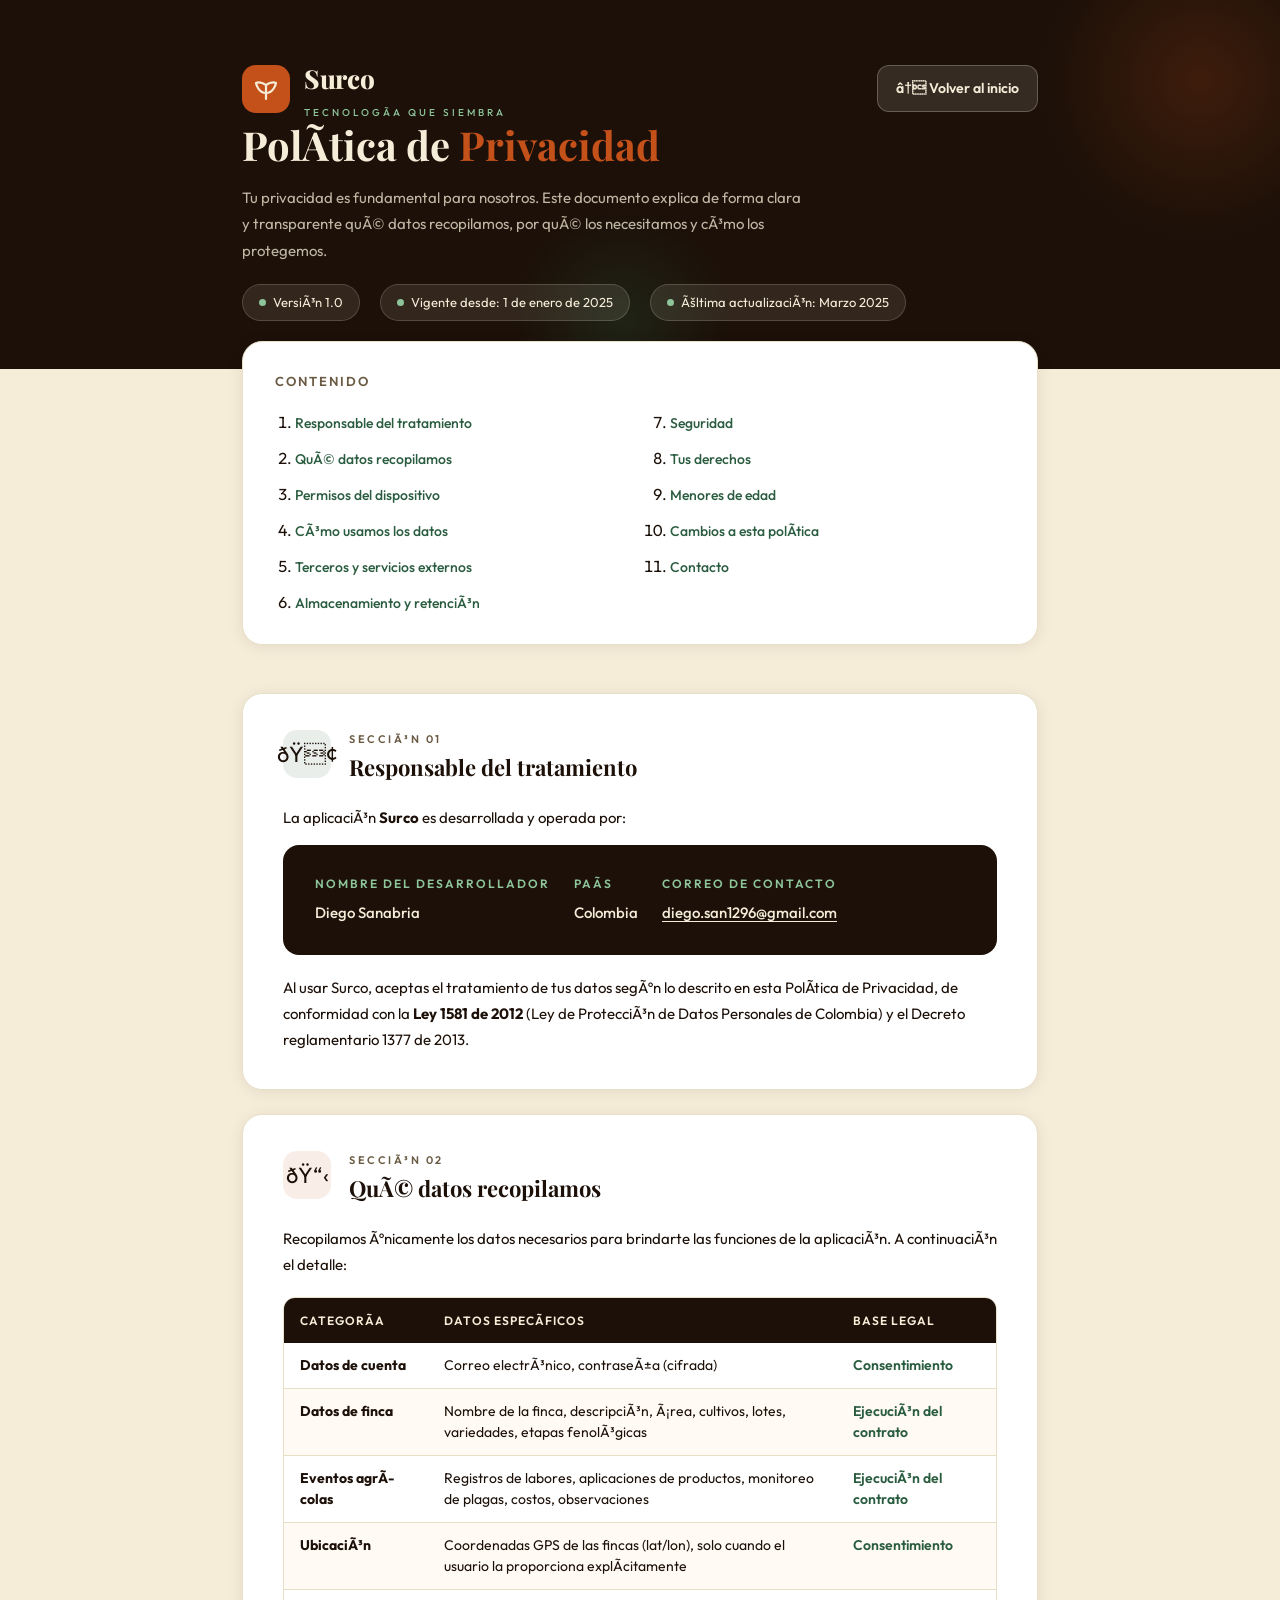
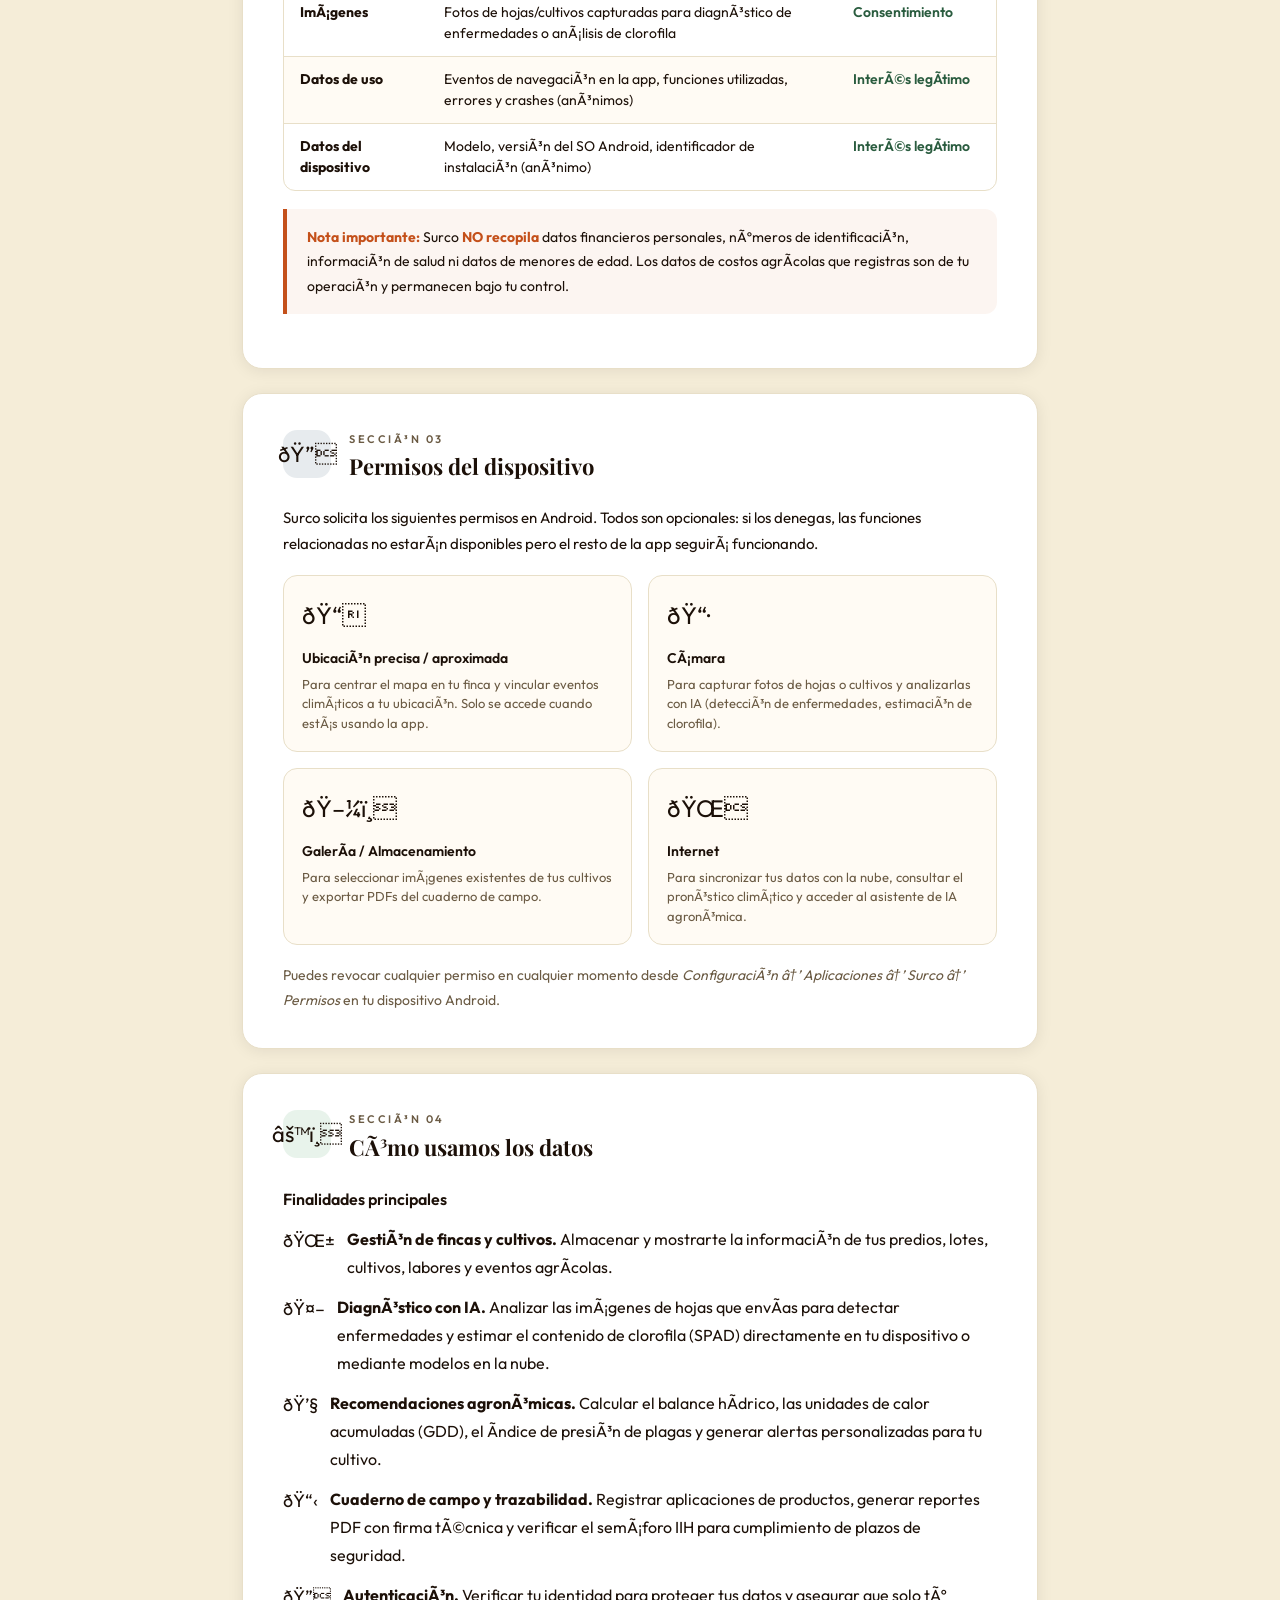
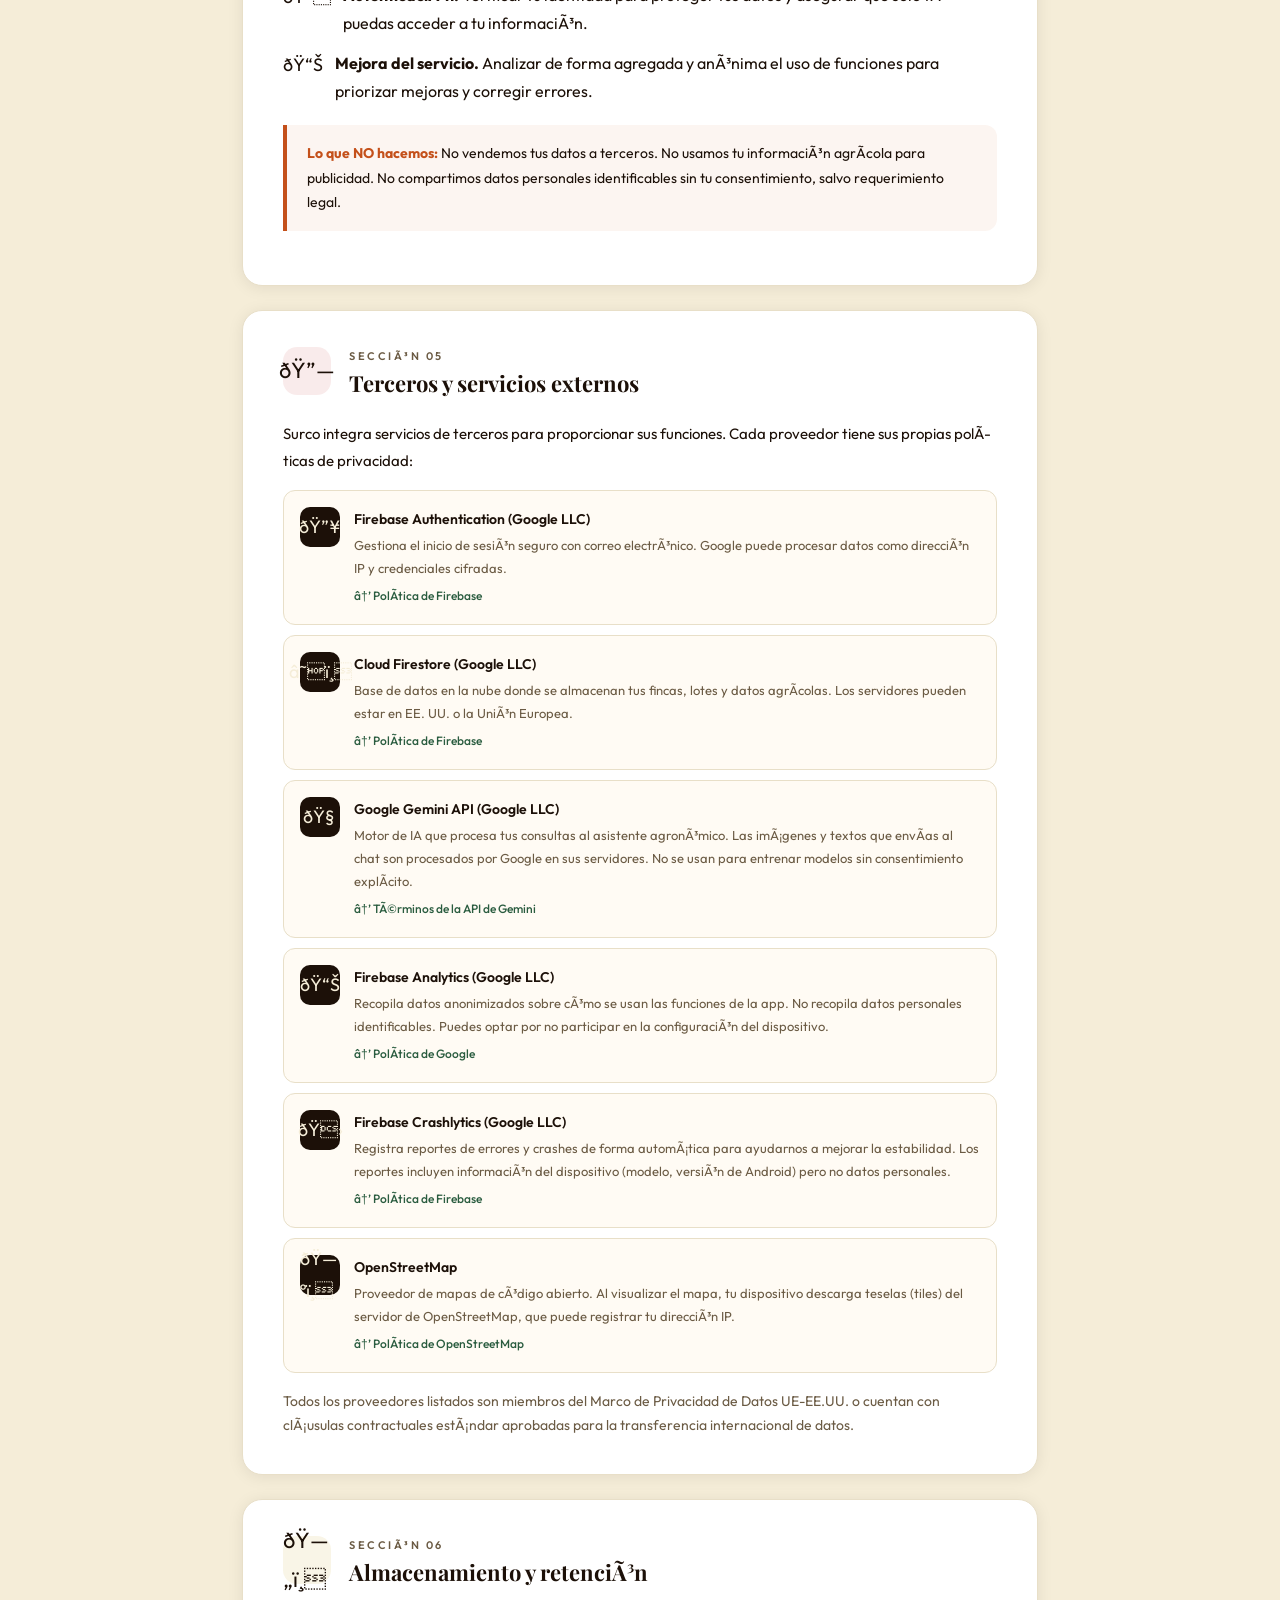
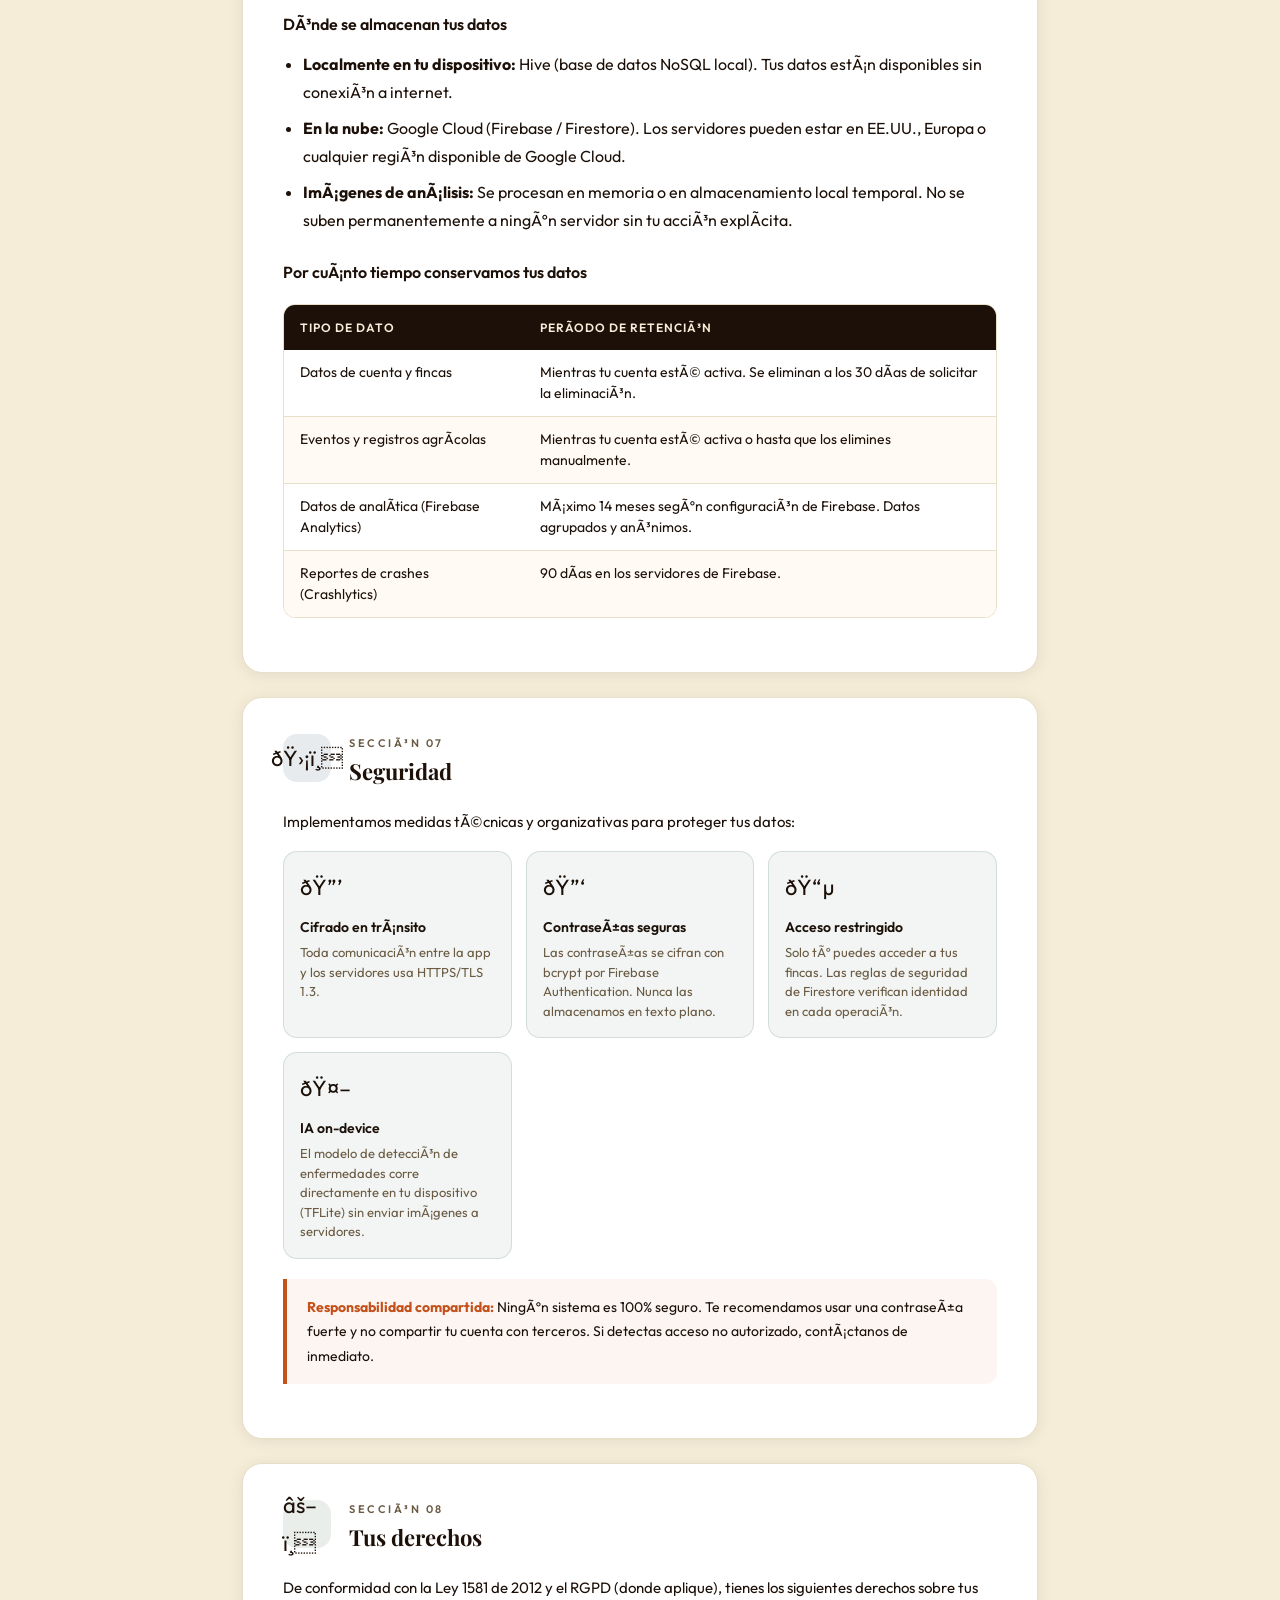
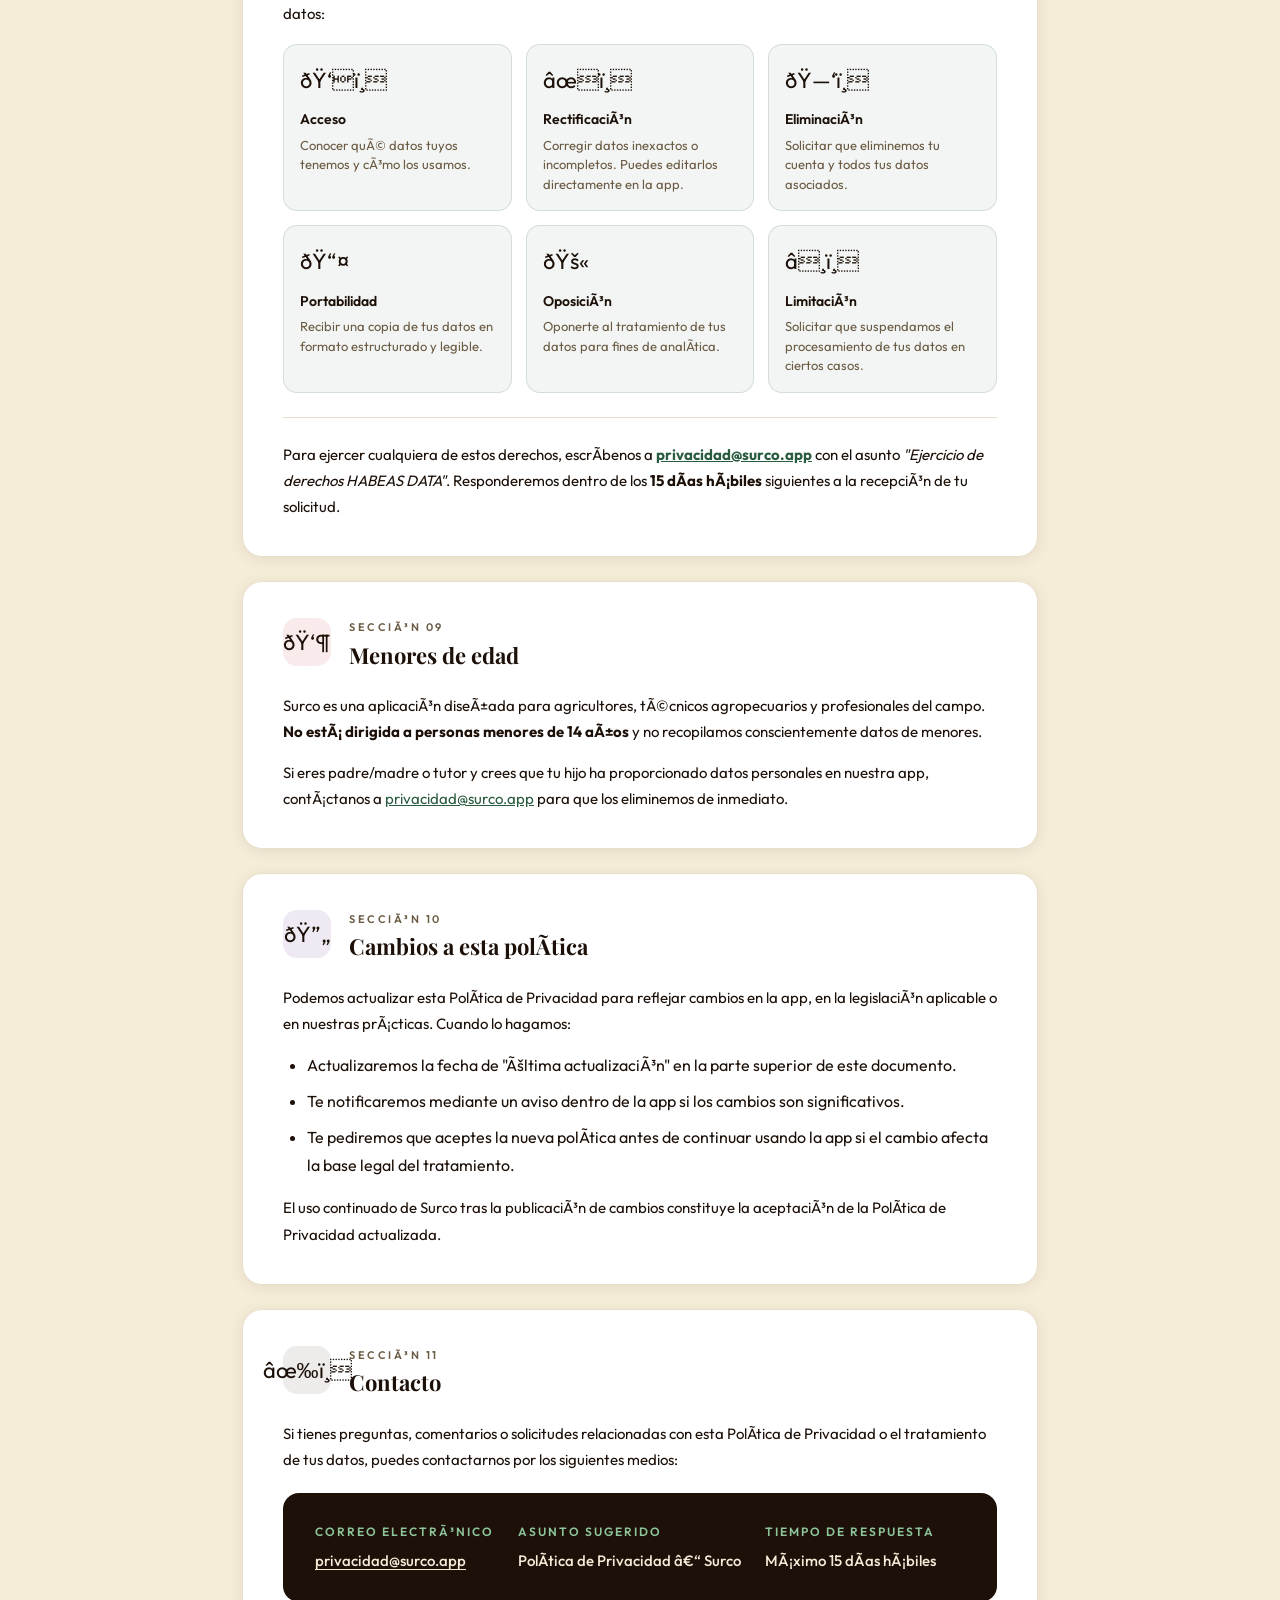
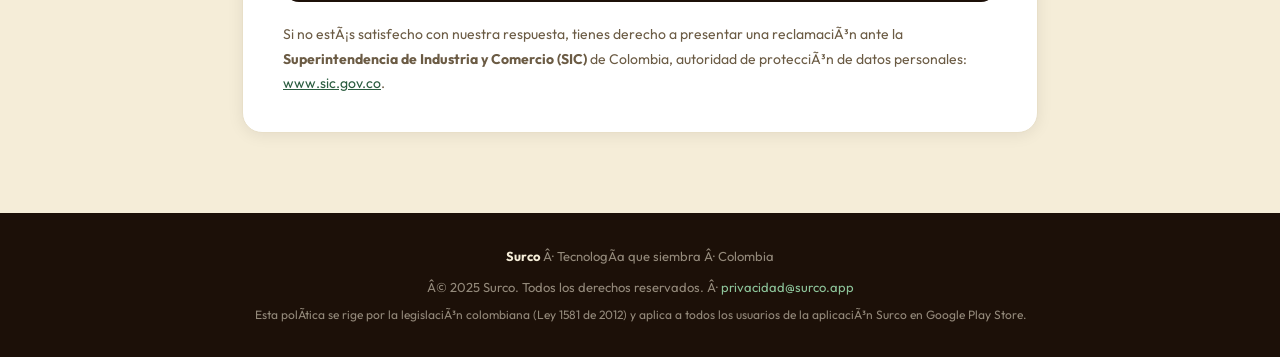
==== privacy-policy.html @ f65899d7 "Web Surco Web Surco" ====
﻿<!DOCTYPE html>
<html lang="es">
<head>
  <meta charset="UTF-8" />
  <meta name="viewport" content="width=device-width, initial-scale=1.0" />
  <meta name="description" content="PolÃ­tica de Privacidad de Surco â€“ TecnologÃ­a que siembra. InformaciÃ³n sobre el tratamiento de datos personales en la aplicaciÃ³n Surco." />
  <title>PolÃ­tica de Privacidad â€“ Surco</title>

  <!-- Google Fonts -->
  <link rel="preconnect" href="https://fonts.googleapis.com" />
  <link rel="preconnect" href="https://fonts.gstatic.com" crossorigin />
  <link href="https://fonts.googleapis.com/css2?family=Playfair+Display:wght@700;800&family=Outfit:wght@300;400;500;600&display=swap" rel="stylesheet" />

  <link rel="stylesheet" href="css/privacy.css">
</head>
<body>

<!-- â•â•â•â•â•â•â•â•â•â•â•â•â•â•â•â•â•â•â•â•â•â•â•â•â•â•â•â•â•â•â•â•â•â•â•â•â•â•â•â•â•â•â•â•â•â•â•â•â•â•â•â•â•â•â•â•â•â•â•â•â•â•â•â•â•â•â•â• HEADER -->
<header>
  <div class="header-inner">
    <div style="display:flex;align-items:center;justify-content:space-between;flex-wrap:wrap;gap:16px;">
      <div class="logo-row" style="margin-bottom:0;">
        <div class="logo-mark">
          <svg width="28" height="28" viewBox="0 0 28 28" fill="none" xmlns="http://www.w3.org/2000/svg">
            <path d="M14 24V10M14 10C14 10 8 6 4 8C4 8 6 18 14 18M14 10C14 10 20 6 24 8C24 8 22 18 14 18" stroke="#F5EDD8" stroke-width="2.2" stroke-linecap="round" stroke-linejoin="round"/>
          </svg>
        </div>
        <div>
          <span class="logo-text">Surco</span>
          <span class="logo-tagline">TecnologÃ­a que siembra</span>
        </div>
      </div>
      <a href="index.html" style="
        display:inline-flex;align-items:center;gap:8px;
        background:rgba(245,237,216,.12);
        border:1px solid rgba(245,237,216,.25);
        border-radius:12px;padding:10px 18px;
        color:#F5EDD8;text-decoration:none;
        font-family:'Outfit',sans-serif;font-size:.88rem;font-weight:600;
        transition:background .2s;
      " onmouseover="this.style.background='rgba(245,237,216,.22)'" onmouseout="this.style.background='rgba(245,237,216,.12)'">
        â† Volver al inicio
      </a>
    </div>

    <h1>PolÃ­tica de <span>Privacidad</span></h1>
    <p style="font-size:15px; color:rgba(245,237,216,.75); max-width:560px;">
      Tu privacidad es fundamental para nosotros. Este documento explica de forma clara y transparente quÃ© datos recopilamos, por quÃ© los necesitamos y cÃ³mo los protegemos.
    </p>

    <div class="header-meta">
      <div class="meta-pill"><span class="dot"></span> VersiÃ³n 1.0</div>
      <div class="meta-pill"><span class="dot"></span> Vigente desde: 1 de enero de 2025</div>
      <div class="meta-pill"><span class="dot"></span> Ãšltima actualizaciÃ³n: Marzo 2025</div>
    </div>
  </div>
</header>

<!-- â•â•â•â•â•â•â•â•â•â•â•â•â•â•â•â•â•â•â•â•â•â•â•â•â•â•â•â•â•â•â•â•â•â•â•â•â•â•â•â•â•â•â•â•â•â•â•â•â•â•â•â•â•â•â•â•â•â•â•â•â•â• TABLE OF CONTENTS -->
<div class="toc-wrapper">
  <nav class="toc">
    <h2>Contenido</h2>
    <ol>
      <li><a href="#responsable">Responsable del tratamiento</a></li>
      <li><a href="#que-recopilamos">QuÃ© datos recopilamos</a></li>
      <li><a href="#permisos">Permisos del dispositivo</a></li>
      <li><a href="#como-usamos">CÃ³mo usamos los datos</a></li>
      <li><a href="#terceros">Terceros y servicios externos</a></li>
      <li><a href="#almacenamiento">Almacenamiento y retenciÃ³n</a></li>
      <li><a href="#seguridad">Seguridad</a></li>
      <li><a href="#derechos">Tus derechos</a></li>
      <li><a href="#menores">Menores de edad</a></li>
      <li><a href="#cambios">Cambios a esta polÃ­tica</a></li>
      <li><a href="#contacto">Contacto</a></li>
    </ol>
  </nav>
</div>

<!-- â•â•â•â•â•â•â•â•â•â•â•â•â•â•â•â•â•â•â•â•â•â•â•â•â•â•â•â•â•â•â•â•â•â•â•â•â•â•â•â•â•â•â•â•â•â•â•â•â•â•â•â•â•â•â•â•â•â•â•â•â•â•â•â•â•â•â•â• MAIN -->
<main>

  <!-- â”€â”€ 1. Responsable â”€â”€â”€â”€â”€â”€â”€â”€â”€â”€â”€â”€â”€â”€â”€â”€â”€â”€â”€â”€â”€â”€â”€â”€â”€â”€â”€â”€â”€â”€â”€â”€â”€â”€â”€â”€â”€â”€â”€â”€â”€â”€â”€â”€â”€â”€â”€â”€ -->
  <section class="section" id="responsable">
    <div class="section-header">
      <div class="section-icon green">ðŸ¢</div>
      <div class="section-title-group">
        <div class="section-number">SecciÃ³n 01</div>
        <h2>Responsable del tratamiento</h2>
      </div>
    </div>

    <p>
      La aplicaciÃ³n <strong>Surco</strong> es desarrollada y operada por:
    </p>

    <div class="contact-card" style="margin-top:0; margin-bottom:20px;">
      <div>
        <div class="contact-label">Nombre del desarrollador</div>
        <div class="contact-value">Diego Sanabria</div>
      </div>
      <div>
        <div class="contact-label">PaÃ­s</div>
        <div class="contact-value">Colombia</div>
      </div>
      <div>
        <div class="contact-label">Correo de contacto</div>
        <div class="contact-value"><a href="mailto:privacidad@surco.app">diego.san1296@gmail.com</a></div>
      </div>
    </div>

    <p>
      Al usar Surco, aceptas el tratamiento de tus datos segÃºn lo descrito en esta PolÃ­tica de Privacidad, de conformidad con la <strong>Ley 1581 de 2012</strong> (Ley de ProtecciÃ³n de Datos Personales de Colombia) y el Decreto reglamentario 1377 de 2013.
    </p>
  </section>

  <!-- â”€â”€ 2. QuÃ© recopilamos â”€â”€â”€â”€â”€â”€â”€â”€â”€â”€â”€â”€â”€â”€â”€â”€â”€â”€â”€â”€â”€â”€â”€â”€â”€â”€â”€â”€â”€â”€â”€â”€â”€â”€â”€â”€â”€â”€â”€â”€â”€â”€â”€â”€ -->
  <section class="section" id="que-recopilamos">
    <div class="section-header">
      <div class="section-icon orange">ðŸ“‹</div>
      <div class="section-title-group">
        <div class="section-number">SecciÃ³n 02</div>
        <h2>QuÃ© datos recopilamos</h2>
      </div>
    </div>

    <p>Recopilamos Ãºnicamente los datos necesarios para brindarte las funciones de la aplicaciÃ³n. A continuaciÃ³n el detalle:</p>

    <table class="data-table">
      <thead>
        <tr>
          <th>CategorÃ­a</th>
          <th>Datos especÃ­ficos</th>
          <th>Base legal</th>
        </tr>
      </thead>
      <tbody>
        <tr>
          <td><strong>Datos de cuenta</strong></td>
          <td>Correo electrÃ³nico, contraseÃ±a (cifrada)</td>
          <td><span class="basis">Consentimiento</span></td>
        </tr>
        <tr>
          <td><strong>Datos de finca</strong></td>
          <td>Nombre de la finca, descripciÃ³n, Ã¡rea, cultivos, lotes, variedades, etapas fenolÃ³gicas</td>
          <td><span class="basis">EjecuciÃ³n del contrato</span></td>
        </tr>
        <tr>
          <td><strong>Eventos agrÃ­colas</strong></td>
          <td>Registros de labores, aplicaciones de productos, monitoreo de plagas, costos, observaciones</td>
          <td><span class="basis">EjecuciÃ³n del contrato</span></td>
        </tr>
        <tr>
          <td><strong>UbicaciÃ³n</strong></td>
          <td>Coordenadas GPS de las fincas (lat/lon), solo cuando el usuario la proporciona explÃ­citamente</td>
          <td><span class="basis">Consentimiento</span></td>
        </tr>
        <tr>
          <td><strong>ImÃ¡genes</strong></td>
          <td>Fotos de hojas/cultivos capturadas para diagnÃ³stico de enfermedades o anÃ¡lisis de clorofila</td>
          <td><span class="basis">Consentimiento</span></td>
        </tr>
        <tr>
          <td><strong>Datos de uso</strong></td>
          <td>Eventos de navegaciÃ³n en la app, funciones utilizadas, errores y crashes (anÃ³nimos)</td>
          <td><span class="basis">InterÃ©s legÃ­timo</span></td>
        </tr>
        <tr>
          <td><strong>Datos del dispositivo</strong></td>
          <td>Modelo, versiÃ³n del SO Android, identificador de instalaciÃ³n (anÃ³nimo)</td>
          <td><span class="basis">InterÃ©s legÃ­timo</span></td>
        </tr>
      </tbody>
    </table>

    <div class="highlight">
      <strong>Nota importante:</strong> Surco <strong>NO recopila</strong> datos financieros personales, nÃºmeros de identificaciÃ³n, informaciÃ³n de salud ni datos de menores de edad. Los datos de costos agrÃ­colas que registras son de tu operaciÃ³n y permanecen bajo tu control.
    </div>
  </section>

  <!-- â”€â”€ 3. Permisos â”€â”€â”€â”€â”€â”€â”€â”€â”€â”€â”€â”€â”€â”€â”€â”€â”€â”€â”€â”€â”€â”€â”€â”€â”€â”€â”€â”€â”€â”€â”€â”€â”€â”€â”€â”€â”€â”€â”€â”€â”€â”€â”€â”€â”€â”€â”€â”€â”€â”€â”€ -->
  <section class="section" id="permisos">
    <div class="section-header">
      <div class="section-icon blue">ðŸ”</div>
      <div class="section-title-group">
        <div class="section-number">SecciÃ³n 03</div>
        <h2>Permisos del dispositivo</h2>
      </div>
    </div>

    <p>Surco solicita los siguientes permisos en Android. Todos son opcionales: si los denegas, las funciones relacionadas no estarÃ¡n disponibles pero el resto de la app seguirÃ¡ funcionando.</p>

    <div class="permission-grid">

      <div class="permission-card">
        <div class="perm-icon">ðŸ“</div>
        <div class="perm-name">UbicaciÃ³n precisa / aproximada</div>
        <div class="perm-reason">
          Para centrar el mapa en tu finca y vincular eventos climÃ¡ticos a tu ubicaciÃ³n. Solo se accede cuando estÃ¡s usando la app.
        </div>
      </div>

      <div class="permission-card">
        <div class="perm-icon">ðŸ“·</div>
        <div class="perm-name">CÃ¡mara</div>
        <div class="perm-reason">
          Para capturar fotos de hojas o cultivos y analizarlas con IA (detecciÃ³n de enfermedades, estimaciÃ³n de clorofila).
        </div>
      </div>

      <div class="permission-card">
        <div class="perm-icon">ðŸ–¼ï¸</div>
        <div class="perm-name">GalerÃ­a / Almacenamiento</div>
        <div class="perm-reason">
          Para seleccionar imÃ¡genes existentes de tus cultivos y exportar PDFs del cuaderno de campo.
        </div>
      </div>

      <div class="permission-card">
        <div class="perm-icon">ðŸŒ</div>
        <div class="perm-name">Internet</div>
        <div class="perm-reason">
          Para sincronizar tus datos con la nube, consultar el pronÃ³stico climÃ¡tico y acceder al asistente de IA agronÃ³mica.
        </div>
      </div>

    </div>

    <p style="font-size:14px; color: var(--text-muted); margin-top:8px;">
      Puedes revocar cualquier permiso en cualquier momento desde <em>ConfiguraciÃ³n â†’ Aplicaciones â†’ Surco â†’ Permisos</em> en tu dispositivo Android.
    </p>
  </section>

  <!-- â”€â”€ 4. CÃ³mo usamos los datos â”€â”€â”€â”€â”€â”€â”€â”€â”€â”€â”€â”€â”€â”€â”€â”€â”€â”€â”€â”€â”€â”€â”€â”€â”€â”€â”€â”€â”€â”€â”€â”€â”€â”€â”€â”€â”€â”€ -->
  <section class="section" id="como-usamos">
    <div class="section-header">
      <div class="section-icon teal">âš™ï¸</div>
      <div class="section-title-group">
        <div class="section-number">SecciÃ³n 04</div>
        <h2>CÃ³mo usamos los datos</h2>
      </div>
    </div>

    <h3>Finalidades principales</h3>

    <ul style="list-style:none; margin:12px 0 20px; display:flex; flex-direction:column; gap:12px;">
      <li style="display:flex;gap:12px;align-items:flex-start;">
        <span style="font-size:18px; flex-shrink:0;">ðŸŒ±</span>
        <span><strong>GestiÃ³n de fincas y cultivos.</strong> Almacenar y mostrarte la informaciÃ³n de tus predios, lotes, cultivos, labores y eventos agrÃ­colas.</span>
      </li>
      <li style="display:flex;gap:12px;align-items:flex-start;">
        <span style="font-size:18px; flex-shrink:0;">ðŸ¤–</span>
        <span><strong>DiagnÃ³stico con IA.</strong> Analizar las imÃ¡genes de hojas que envÃ­as para detectar enfermedades y estimar el contenido de clorofila (SPAD) directamente en tu dispositivo o mediante modelos en la nube.</span>
      </li>
      <li style="display:flex;gap:12px;align-items:flex-start;">
        <span style="font-size:18px; flex-shrink:0;">ðŸ’§</span>
        <span><strong>Recomendaciones agronÃ³micas.</strong> Calcular el balance hÃ­drico, las unidades de calor acumuladas (GDD), el Ã­ndice de presiÃ³n de plagas y generar alertas personalizadas para tu cultivo.</span>
      </li>
      <li style="display:flex;gap:12px;align-items:flex-start;">
        <span style="font-size:18px; flex-shrink:0;">ðŸ“‹</span>
        <span><strong>Cuaderno de campo y trazabilidad.</strong> Registrar aplicaciones de productos, generar reportes PDF con firma tÃ©cnica y verificar el semÃ¡foro IIH para cumplimiento de plazos de seguridad.</span>
      </li>
      <li style="display:flex;gap:12px;align-items:flex-start;">
        <span style="font-size:18px; flex-shrink:0;">ðŸ”</span>
        <span><strong>AutenticaciÃ³n.</strong> Verificar tu identidad para proteger tus datos y asegurar que solo tÃº puedas acceder a tu informaciÃ³n.</span>
      </li>
      <li style="display:flex;gap:12px;align-items:flex-start;">
        <span style="font-size:18px; flex-shrink:0;">ðŸ“Š</span>
        <span><strong>Mejora del servicio.</strong> Analizar de forma agregada y anÃ³nima el uso de funciones para priorizar mejoras y corregir errores.</span>
      </li>
    </ul>

    <div class="highlight">
      <strong>Lo que NO hacemos:</strong> No vendemos tus datos a terceros. No usamos tu informaciÃ³n agrÃ­cola para publicidad. No compartimos datos personales identificables sin tu consentimiento, salvo requerimiento legal.
    </div>
  </section>

  <!-- â”€â”€ 5. Terceros â”€â”€â”€â”€â”€â”€â”€â”€â”€â”€â”€â”€â”€â”€â”€â”€â”€â”€â”€â”€â”€â”€â”€â”€â”€â”€â”€â”€â”€â”€â”€â”€â”€â”€â”€â”€â”€â”€â”€â”€â”€â”€â”€â”€â”€â”€â”€â”€â”€â”€â”€ -->
  <section class="section" id="terceros">
    <div class="section-header">
      <div class="section-icon red">ðŸ”—</div>
      <div class="section-title-group">
        <div class="section-number">SecciÃ³n 05</div>
        <h2>Terceros y servicios externos</h2>
      </div>
    </div>

    <p>Surco integra servicios de terceros para proporcionar sus funciones. Cada proveedor tiene sus propias polÃ­ticas de privacidad:</p>

    <ul class="third-party-list">

      <li>
        <div class="tp-icon">ðŸ”¥</div>
        <div>
          <div class="tp-name">Firebase Authentication (Google LLC)</div>
          <div class="tp-desc">Gestiona el inicio de sesiÃ³n seguro con correo electrÃ³nico. Google puede procesar datos como direcciÃ³n IP y credenciales cifradas.</div>
          <a href="https://firebase.google.com/support/privacy" target="_blank" rel="noopener">â†’ PolÃ­tica de Firebase</a>
        </div>
      </li>

      <li>
        <div class="tp-icon">â˜ï¸</div>
        <div>
          <div class="tp-name">Cloud Firestore (Google LLC)</div>
          <div class="tp-desc">Base de datos en la nube donde se almacenan tus fincas, lotes y datos agrÃ­colas. Los servidores pueden estar en EE. UU. o la UniÃ³n Europea.</div>
          <a href="https://firebase.google.com/support/privacy" target="_blank" rel="noopener">â†’ PolÃ­tica de Firebase</a>
        </div>
      </li>

      <li>
        <div class="tp-icon">ðŸ§ </div>
        <div>
          <div class="tp-name">Google Gemini API (Google LLC)</div>
          <div class="tp-desc">Motor de IA que procesa tus consultas al asistente agronÃ³mico. Las imÃ¡genes y textos que envÃ­as al chat son procesados por Google en sus servidores. No se usan para entrenar modelos sin consentimiento explÃ­cito.</div>
          <a href="https://ai.google.dev/gemini-api/terms" target="_blank" rel="noopener">â†’ TÃ©rminos de la API de Gemini</a>
        </div>
      </li>

      <li>
        <div class="tp-icon">ðŸ“Š</div>
        <div>
          <div class="tp-name">Firebase Analytics (Google LLC)</div>
          <div class="tp-desc">Recopila datos anonimizados sobre cÃ³mo se usan las funciones de la app. No recopila datos personales identificables. Puedes optar por no participar en la configuraciÃ³n del dispositivo.</div>
          <a href="https://policies.google.com/privacy" target="_blank" rel="noopener">â†’ PolÃ­tica de Google</a>
        </div>
      </li>

      <li>
        <div class="tp-icon">ðŸ›</div>
        <div>
          <div class="tp-name">Firebase Crashlytics (Google LLC)</div>
          <div class="tp-desc">Registra reportes de errores y crashes de forma automÃ¡tica para ayudarnos a mejorar la estabilidad. Los reportes incluyen informaciÃ³n del dispositivo (modelo, versiÃ³n de Android) pero no datos personales.</div>
          <a href="https://firebase.google.com/support/privacy" target="_blank" rel="noopener">â†’ PolÃ­tica de Firebase</a>
        </div>
      </li>

      <li>
        <div class="tp-icon">ðŸ—ºï¸</div>
        <div>
          <div class="tp-name">OpenStreetMap</div>
          <div class="tp-desc">Proveedor de mapas de cÃ³digo abierto. Al visualizar el mapa, tu dispositivo descarga teselas (tiles) del servidor de OpenStreetMap, que puede registrar tu direcciÃ³n IP.</div>
          <a href="https://osmfoundation.org/wiki/Privacy_Policy" target="_blank" rel="noopener">â†’ PolÃ­tica de OpenStreetMap</a>
        </div>
      </li>

    </ul>

    <p style="font-size:14px; color: var(--text-muted);">
      Todos los proveedores listados son miembros del Marco de Privacidad de Datos UE-EE.UU. o cuentan con clÃ¡usulas contractuales estÃ¡ndar aprobadas para la transferencia internacional de datos.
    </p>
  </section>

  <!-- â”€â”€ 6. Almacenamiento y retenciÃ³n â”€â”€â”€â”€â”€â”€â”€â”€â”€â”€â”€â”€â”€â”€â”€â”€â”€â”€â”€â”€â”€â”€â”€â”€â”€â”€â”€â”€â”€â”€â”€â”€â”€â”€ -->
  <section class="section" id="almacenamiento">
    <div class="section-header">
      <div class="section-icon gold">ðŸ—„ï¸</div>
      <div class="section-title-group">
        <div class="section-number">SecciÃ³n 06</div>
        <h2>Almacenamiento y retenciÃ³n</h2>
      </div>
    </div>

    <h3>DÃ³nde se almacenan tus datos</h3>
    <ul style="margin: 12px 0 20px 20px; display:flex; flex-direction:column; gap:8px;">
      <li><strong>Localmente en tu dispositivo:</strong> Hive (base de datos NoSQL local). Tus datos estÃ¡n disponibles sin conexiÃ³n a internet.</li>
      <li><strong>En la nube:</strong> Google Cloud (Firebase / Firestore). Los servidores pueden estar en EE.UU., Europa o cualquier regiÃ³n disponible de Google Cloud.</li>
      <li><strong>ImÃ¡genes de anÃ¡lisis:</strong> Se procesan en memoria o en almacenamiento local temporal. No se suben permanentemente a ningÃºn servidor sin tu acciÃ³n explÃ­cita.</li>
    </ul>

    <h3>Por cuÃ¡nto tiempo conservamos tus datos</h3>
    <table class="data-table">
      <thead>
        <tr>
          <th>Tipo de dato</th>
          <th>PerÃ­odo de retenciÃ³n</th>
        </tr>
      </thead>
      <tbody>
        <tr>
          <td>Datos de cuenta y fincas</td>
          <td>Mientras tu cuenta estÃ© activa. Se eliminan a los 30 dÃ­as de solicitar la eliminaciÃ³n.</td>
        </tr>
        <tr>
          <td>Eventos y registros agrÃ­colas</td>
          <td>Mientras tu cuenta estÃ© activa o hasta que los elimines manualmente.</td>
        </tr>
        <tr>
          <td>Datos de analÃ­tica (Firebase Analytics)</td>
          <td>MÃ¡ximo 14 meses segÃºn configuraciÃ³n de Firebase. Datos agrupados y anÃ³nimos.</td>
        </tr>
        <tr>
          <td>Reportes de crashes (Crashlytics)</td>
          <td>90 dÃ­as en los servidores de Firebase.</td>
        </tr>
      </tbody>
    </table>
  </section>

  <!-- â”€â”€ 7. Seguridad â”€â”€â”€â”€â”€â”€â”€â”€â”€â”€â”€â”€â”€â”€â”€â”€â”€â”€â”€â”€â”€â”€â”€â”€â”€â”€â”€â”€â”€â”€â”€â”€â”€â”€â”€â”€â”€â”€â”€â”€â”€â”€â”€â”€â”€â”€â”€â”€â”€â”€ -->
  <section class="section" id="seguridad">
    <div class="section-header">
      <div class="section-icon blue">ðŸ›¡ï¸</div>
      <div class="section-title-group">
        <div class="section-number">SecciÃ³n 07</div>
        <h2>Seguridad</h2>
      </div>
    </div>

    <p>Implementamos medidas tÃ©cnicas y organizativas para proteger tus datos:</p>

    <div class="rights-grid" style="margin-top:16px;">
      <div class="right-card">
        <div class="right-icon">ðŸ”’</div>
        <div class="right-title">Cifrado en trÃ¡nsito</div>
        <div class="right-desc">Toda comunicaciÃ³n entre la app y los servidores usa HTTPS/TLS 1.3.</div>
      </div>
      <div class="right-card">
        <div class="right-icon">ðŸ”‘</div>
        <div class="right-title">ContraseÃ±as seguras</div>
        <div class="right-desc">Las contraseÃ±as se cifran con bcrypt por Firebase Authentication. Nunca las almacenamos en texto plano.</div>
      </div>
      <div class="right-card">
        <div class="right-icon">ðŸ“µ</div>
        <div class="right-title">Acceso restringido</div>
        <div class="right-desc">Solo tÃº puedes acceder a tus fincas. Las reglas de seguridad de Firestore verifican identidad en cada operaciÃ³n.</div>
      </div>
      <div class="right-card">
        <div class="right-icon">ðŸ¤–</div>
        <div class="right-title">IA on-device</div>
        <div class="right-desc">El modelo de detecciÃ³n de enfermedades corre directamente en tu dispositivo (TFLite) sin enviar imÃ¡genes a servidores.</div>
      </div>
    </div>

    <div class="highlight" style="margin-top:20px;">
      <strong>Responsabilidad compartida:</strong> NingÃºn sistema es 100% seguro. Te recomendamos usar una contraseÃ±a fuerte y no compartir tu cuenta con terceros. Si detectas acceso no autorizado, contÃ¡ctanos de inmediato.
    </div>
  </section>

  <!-- â”€â”€ 8. Derechos â”€â”€â”€â”€â”€â”€â”€â”€â”€â”€â”€â”€â”€â”€â”€â”€â”€â”€â”€â”€â”€â”€â”€â”€â”€â”€â”€â”€â”€â”€â”€â”€â”€â”€â”€â”€â”€â”€â”€â”€â”€â”€â”€â”€â”€â”€â”€â”€â”€â”€ -->
  <section class="section" id="derechos">
    <div class="section-header">
      <div class="section-icon green">âš–ï¸</div>
      <div class="section-title-group">
        <div class="section-number">SecciÃ³n 08</div>
        <h2>Tus derechos</h2>
      </div>
    </div>

    <p>De conformidad con la Ley 1581 de 2012 y el RGPD (donde aplique), tienes los siguientes derechos sobre tus datos:</p>

    <div class="rights-grid" style="margin-top:16px; grid-template-columns: repeat(auto-fill, minmax(220px, 1fr));">
      <div class="right-card">
        <div class="right-icon">ðŸ‘ï¸</div>
        <div class="right-title">Acceso</div>
        <div class="right-desc">Conocer quÃ© datos tuyos tenemos y cÃ³mo los usamos.</div>
      </div>
      <div class="right-card">
        <div class="right-icon">âœï¸</div>
        <div class="right-title">RectificaciÃ³n</div>
        <div class="right-desc">Corregir datos inexactos o incompletos. Puedes editarlos directamente en la app.</div>
      </div>
      <div class="right-card">
        <div class="right-icon">ðŸ—‘ï¸</div>
        <div class="right-title">EliminaciÃ³n</div>
        <div class="right-desc">Solicitar que eliminemos tu cuenta y todos tus datos asociados.</div>
      </div>
      <div class="right-card">
        <div class="right-icon">ðŸ“¤</div>
        <div class="right-title">Portabilidad</div>
        <div class="right-desc">Recibir una copia de tus datos en formato estructurado y legible.</div>
      </div>
      <div class="right-card">
        <div class="right-icon">ðŸš«</div>
        <div class="right-title">OposiciÃ³n</div>
        <div class="right-desc">Oponerte al tratamiento de tus datos para fines de analÃ­tica.</div>
      </div>
      <div class="right-card">
        <div class="right-icon">â¸ï¸</div>
        <div class="right-title">LimitaciÃ³n</div>
        <div class="right-desc">Solicitar que suspendamos el procesamiento de tus datos en ciertos casos.</div>
      </div>
    </div>

    <div class="divider"></div>

    <p>Para ejercer cualquiera de estos derechos, escrÃ­benos a <strong><a href="mailto:privacidad@surco.app" style="color: var(--verde-surco);">privacidad@surco.app</a></strong> con el asunto <em>"Ejercicio de derechos HABEAS DATA"</em>. Responderemos dentro de los <strong>15 dÃ­as hÃ¡biles</strong> siguientes a la recepciÃ³n de tu solicitud.</p>
  </section>

  <!-- â”€â”€ 9. Menores â”€â”€â”€â”€â”€â”€â”€â”€â”€â”€â”€â”€â”€â”€â”€â”€â”€â”€â”€â”€â”€â”€â”€â”€â”€â”€â”€â”€â”€â”€â”€â”€â”€â”€â”€â”€â”€â”€â”€â”€â”€â”€â”€â”€â”€â”€â”€â”€â”€â”€â”€â”€ -->
  <section class="section" id="menores">
    <div class="section-header">
      <div class="section-icon red">ðŸ‘¶</div>
      <div class="section-title-group">
        <div class="section-number">SecciÃ³n 09</div>
        <h2>Menores de edad</h2>
      </div>
    </div>

    <p>
      Surco es una aplicaciÃ³n diseÃ±ada para agricultores, tÃ©cnicos agropecuarios y profesionales del campo. <strong>No estÃ¡ dirigida a personas menores de 14 aÃ±os</strong> y no recopilamos conscientemente datos de menores.
    </p>
    <p>
      Si eres padre/madre o tutor y crees que tu hijo ha proporcionado datos personales en nuestra app, contÃ¡ctanos a <a href="mailto:privacidad@surco.app" style="color: var(--verde-surco);">privacidad@surco.app</a> para que los eliminemos de inmediato.
    </p>
  </section>

  <!-- â”€â”€ 10. Cambios â”€â”€â”€â”€â”€â”€â”€â”€â”€â”€â”€â”€â”€â”€â”€â”€â”€â”€â”€â”€â”€â”€â”€â”€â”€â”€â”€â”€â”€â”€â”€â”€â”€â”€â”€â”€â”€â”€â”€â”€â”€â”€â”€â”€â”€â”€â”€â”€â”€â”€â”€ -->
  <section class="section" id="cambios">
    <div class="section-header">
      <div class="section-icon purple">ðŸ”„</div>
      <div class="section-title-group">
        <div class="section-number">SecciÃ³n 10</div>
        <h2>Cambios a esta polÃ­tica</h2>
      </div>
    </div>

    <p>
      Podemos actualizar esta PolÃ­tica de Privacidad para reflejar cambios en la app, en la legislaciÃ³n aplicable o en nuestras prÃ¡cticas. Cuando lo hagamos:
    </p>
    <ul style="margin: 12px 0 16px 24px; display:flex; flex-direction:column; gap:8px;">
      <li>Actualizaremos la fecha de "Ãšltima actualizaciÃ³n" en la parte superior de este documento.</li>
      <li>Te notificaremos mediante un aviso dentro de la app si los cambios son significativos.</li>
      <li>Te pediremos que aceptes la nueva polÃ­tica antes de continuar usando la app si el cambio afecta la base legal del tratamiento.</li>
    </ul>
    <p>
      El uso continuado de Surco tras la publicaciÃ³n de cambios constituye la aceptaciÃ³n de la PolÃ­tica de Privacidad actualizada.
    </p>
  </section>

  <!-- â”€â”€ 11. Contacto â”€â”€â”€â”€â”€â”€â”€â”€â”€â”€â”€â”€â”€â”€â”€â”€â”€â”€â”€â”€â”€â”€â”€â”€â”€â”€â”€â”€â”€â”€â”€â”€â”€â”€â”€â”€â”€â”€â”€â”€â”€â”€â”€â”€â”€â”€â”€â”€â”€â”€ -->
  <section class="section" id="contacto">
    <div class="section-header">
      <div class="section-icon dark">âœ‰ï¸</div>
      <div class="section-title-group">
        <div class="section-number">SecciÃ³n 11</div>
        <h2>Contacto</h2>
      </div>
    </div>

    <p>Si tienes preguntas, comentarios o solicitudes relacionadas con esta PolÃ­tica de Privacidad o el tratamiento de tus datos, puedes contactarnos por los siguientes medios:</p>

    <div class="contact-card">
      <div>
        <div class="contact-label">Correo electrÃ³nico</div>
        <div class="contact-value"><a href="mailto:privacidad@surco.app">privacidad@surco.app</a></div>
      </div>
      <div>
        <div class="contact-label">Asunto sugerido</div>
        <div class="contact-value">PolÃ­tica de Privacidad â€“ Surco</div>
      </div>
      <div>
        <div class="contact-label">Tiempo de respuesta</div>
        <div class="contact-value">MÃ¡ximo 15 dÃ­as hÃ¡biles</div>
      </div>
    </div>

    <p style="margin-top:20px; font-size:14px; color: var(--text-muted);">
      Si no estÃ¡s satisfecho con nuestra respuesta, tienes derecho a presentar una reclamaciÃ³n ante la <strong>Superintendencia de Industria y Comercio (SIC)</strong> de Colombia, autoridad de protecciÃ³n de datos personales: <a href="https://www.sic.gov.co" target="_blank" rel="noopener" style="color: var(--verde-surco);">www.sic.gov.co</a>.
    </p>
  </section>

</main>

<!-- â•â•â•â•â•â•â•â•â•â•â•â•â•â•â•â•â•â•â•â•â•â•â•â•â•â•â•â•â•â•â•â•â•â•â•â•â•â•â•â•â•â•â•â•â•â•â•â•â•â•â•â•â•â•â•â•â•â•â•â•â•â•â•â•â•â•â• FOOTER -->
<footer>
  <p>
    <strong>Surco</strong> Â· TecnologÃ­a que siembra Â· Colombia
  </p>
  <p style="margin-top:8px;">
    Â© 2025 Surco. Todos los derechos reservados. Â·
    <a href="mailto:privacidad@surco.app">privacidad@surco.app</a>
  </p>
  <p style="margin-top:6px; font-size:12px;">
    Esta polÃ­tica se rige por la legislaciÃ³n colombiana (Ley 1581 de 2012) y aplica a todos los usuarios de la aplicaciÃ³n Surco en Google Play Store.
  </p>
</footer>

</body>
</html>
---- css/privacy.css ----
﻿    /* â”€â”€ Brand tokens â”€â”€â”€â”€â”€â”€â”€â”€â”€â”€â”€â”€â”€â”€â”€â”€â”€â”€â”€â”€â”€â”€â”€â”€â”€â”€â”€â”€â”€â”€â”€â”€â”€â”€â”€â”€â”€â”€â”€â”€â”€â”€â”€â”€â”€â”€â”€â”€â”€â”€â”€ */
    :root {
      --tierra-oscura:  #1C1008;
      --arcilla:        #C4501A;
      --crema-campo:    #F5EDD8;
      --verde-surco:    #2A5C3F;
      --verde-brote:    #8DC49A;
      --azul-dato:      #1A3D5C;
      --card-bg:        #FFFBF4;
      --surface:        #FFFFFF;
      --border:         #E8DFC8;
      --text-muted:     #6B5B44;
      --shadow:         0 2px 16px rgba(28,16,8,.08);
    }

    /* â”€â”€ Reset & base â”€â”€â”€â”€â”€â”€â”€â”€â”€â”€â”€â”€â”€â”€â”€â”€â”€â”€â”€â”€â”€â”€â”€â”€â”€â”€â”€â”€â”€â”€â”€â”€â”€â”€â”€â”€â”€â”€â”€â”€â”€â”€â”€â”€â”€â”€â”€â”€â”€â”€ */
    *, *::before, *::after { box-sizing: border-box; margin: 0; padding: 0; }

    html { scroll-behavior: smooth; }

    body {
      font-family: 'Outfit', sans-serif;
      font-weight: 400;
      background: var(--crema-campo);
      color: var(--tierra-oscura);
      line-height: 1.75;
      font-size: 16px;
    }

    /* â”€â”€ Header â”€â”€â”€â”€â”€â”€â”€â”€â”€â”€â”€â”€â”€â”€â”€â”€â”€â”€â”€â”€â”€â”€â”€â”€â”€â”€â”€â”€â”€â”€â”€â”€â”€â”€â”€â”€â”€â”€â”€â”€â”€â”€â”€â”€â”€â”€â”€â”€â”€â”€â”€â”€â”€â”€â”€ */
    header {
      background: var(--tierra-oscura);
      color: var(--crema-campo);
      padding: 0;
      position: relative;
      overflow: hidden;
    }

    .header-inner {
      max-width: 860px;
      margin: 0 auto;
      padding: 56px 32px 48px;
      position: relative;
      z-index: 1;
    }

    .logo-row {
      display: flex;
      align-items: center;
      gap: 14px;
      margin-bottom: 28px;
    }

    .logo-mark {
      width: 48px;
      height: 48px;
      background: var(--arcilla);
      border-radius: 14px;
      display: flex;
      align-items: center;
      justify-content: center;
      flex-shrink: 0;
    }

    .logo-mark svg { display: block; }

    .logo-text {
      font-family: 'Playfair Display', serif;
      font-size: 26px;
      font-weight: 800;
      letter-spacing: -0.3px;
      color: var(--crema-campo);
    }

    .logo-tagline {
      font-size: 10px;
      font-weight: 500;
      letter-spacing: 3px;
      text-transform: uppercase;
      color: var(--verde-brote);
      display: block;
      margin-top: 2px;
    }

    header h1 {
      font-family: 'Playfair Display', serif;
      font-size: clamp(28px, 5vw, 40px);
      font-weight: 700;
      line-height: 1.2;
      margin-bottom: 16px;
    }

    header h1 span { color: var(--arcilla); }

    .header-meta {
      display: flex;
      flex-wrap: wrap;
      gap: 20px;
      margin-top: 20px;
    }

    .meta-pill {
      background: rgba(245,237,216,.10);
      border: 1px solid rgba(245,237,216,.18);
      border-radius: 100px;
      padding: 6px 16px;
      font-size: 13px;
      color: var(--crema-campo);
      display: flex;
      align-items: center;
      gap: 7px;
    }

    .meta-pill .dot {
      width: 7px; height: 7px;
      border-radius: 50%;
      background: var(--verde-brote);
      flex-shrink: 0;
    }

    /* â”€â”€ Decoration blobs â”€â”€â”€â”€â”€â”€â”€â”€â”€â”€â”€â”€â”€â”€â”€â”€â”€â”€â”€â”€â”€â”€â”€â”€â”€â”€â”€â”€â”€â”€â”€â”€â”€â”€â”€â”€â”€â”€â”€â”€â”€â”€â”€â”€â”€â”€ */
    header::before {
      content: '';
      position: absolute;
      top: -80px; right: -80px;
      width: 320px; height: 320px;
      border-radius: 50%;
      background: radial-gradient(circle, rgba(196,80,26,.20) 0%, transparent 70%);
    }

    header::after {
      content: '';
      position: absolute;
      bottom: -60px; left: 40%;
      width: 220px; height: 220px;
      border-radius: 50%;
      background: radial-gradient(circle, rgba(42,92,63,.25) 0%, transparent 70%);
    }

    /* â”€â”€ TOC â”€â”€â”€â”€â”€â”€â”€â”€â”€â”€â”€â”€â”€â”€â”€â”€â”€â”€â”€â”€â”€â”€â”€â”€â”€â”€â”€â”€â”€â”€â”€â”€â”€â”€â”€â”€â”€â”€â”€â”€â”€â”€â”€â”€â”€â”€â”€â”€â”€â”€â”€â”€â”€â”€â”€â”€â”€â”€â”€â”€ */
    .toc-wrapper {
      max-width: 860px;
      margin: 0 auto;
      padding: 0 32px;
    }

    .toc {
      background: var(--surface);
      border: 1px solid var(--border);
      border-radius: 20px;
      padding: 28px 32px;
      margin-top: -28px;
      margin-bottom: 0;
      box-shadow: var(--shadow);
      position: relative;
      z-index: 2;
    }

    .toc h2 {
      font-size: 13px;
      font-weight: 600;
      letter-spacing: 2px;
      text-transform: uppercase;
      color: var(--text-muted);
      margin-bottom: 16px;
    }

    .toc ol {
      padding-left: 20px;
      columns: 2;
      column-gap: 40px;
    }

    @media (max-width: 600px) { .toc ol { columns: 1; } }

    .toc li {
      margin-bottom: 8px;
    }

    .toc a {
      color: var(--verde-surco);
      text-decoration: none;
      font-size: 14px;
      font-weight: 500;
      transition: color .15s;
    }

    .toc a:hover { color: var(--arcilla); text-decoration: underline; }

    /* â”€â”€ Main content â”€â”€â”€â”€â”€â”€â”€â”€â”€â”€â”€â”€â”€â”€â”€â”€â”€â”€â”€â”€â”€â”€â”€â”€â”€â”€â”€â”€â”€â”€â”€â”€â”€â”€â”€â”€â”€â”€â”€â”€â”€â”€â”€â”€â”€â”€â”€â”€â”€â”€â”€ */
    main {
      max-width: 860px;
      margin: 48px auto 80px;
      padding: 0 32px;
    }

    /* â”€â”€ Sections â”€â”€â”€â”€â”€â”€â”€â”€â”€â”€â”€â”€â”€â”€â”€â”€â”€â”€â”€â”€â”€â”€â”€â”€â”€â”€â”€â”€â”€â”€â”€â”€â”€â”€â”€â”€â”€â”€â”€â”€â”€â”€â”€â”€â”€â”€â”€â”€â”€â”€â”€â”€â”€â”€ */
    .section {
      background: var(--surface);
      border: 1px solid var(--border);
      border-radius: 20px;
      padding: 36px 40px;
      margin-bottom: 24px;
      box-shadow: var(--shadow);
      scroll-margin-top: 24px;
    }

    .section-header {
      display: flex;
      align-items: flex-start;
      gap: 18px;
      margin-bottom: 24px;
    }

    .section-icon {
      width: 48px; height: 48px;
      border-radius: 14px;
      display: flex;
      align-items: center;
      justify-content: center;
      flex-shrink: 0;
      font-size: 22px;
    }

    .section-icon.green  { background: rgba(42,92,63,.10);  }
    .section-icon.orange { background: rgba(196,80,26,.10); }
    .section-icon.blue   { background: rgba(26,61,92,.10);  }
    .section-icon.teal   { background: rgba(141,196,154,.20); }
    .section-icon.red    { background: rgba(196,60,60,.10); }
    .section-icon.gold   { background: rgba(196,160,26,.10); }
    .section-icon.purple { background: rgba(92,42,130,.10); }
    .section-icon.dark   { background: rgba(28,16,8,.08);   }

    .section-title-group { flex: 1; }

    .section-number {
      font-size: 11px;
      font-weight: 600;
      letter-spacing: 2.5px;
      text-transform: uppercase;
      color: var(--text-muted);
      margin-bottom: 4px;
    }

    .section h2 {
      font-family: 'Playfair Display', serif;
      font-size: 22px;
      font-weight: 700;
      color: var(--tierra-oscura);
      line-height: 1.25;
    }

    .section h3 {
      font-size: 16px;
      font-weight: 600;
      color: var(--tierra-oscura);
      margin: 24px 0 10px;
    }

    .section p {
      color: var(--tierra-oscura);
      margin-bottom: 14px;
      font-size: 15px;
    }

    .section p:last-child { margin-bottom: 0; }

    /* â”€â”€ Data table â”€â”€â”€â”€â”€â”€â”€â”€â”€â”€â”€â”€â”€â”€â”€â”€â”€â”€â”€â”€â”€â”€â”€â”€â”€â”€â”€â”€â”€â”€â”€â”€â”€â”€â”€â”€â”€â”€â”€â”€â”€â”€â”€â”€â”€â”€â”€â”€â”€â”€â”€â”€â”€â”€ */
    .data-table {
      width: 100%;
      border-collapse: separate;
      border-spacing: 0;
      margin: 18px 0;
      font-size: 14px;
      border-radius: 12px;
      overflow: hidden;
      border: 1px solid var(--border);
    }

    .data-table thead tr {
      background: var(--tierra-oscura);
      color: var(--crema-campo);
    }

    .data-table th {
      padding: 12px 16px;
      text-align: left;
      font-weight: 600;
      font-size: 12px;
      letter-spacing: 1px;
      text-transform: uppercase;
    }

    .data-table td {
      padding: 12px 16px;
      border-bottom: 1px solid var(--border);
      vertical-align: top;
      line-height: 1.5;
    }

    .data-table tbody tr:last-child td { border-bottom: none; }

    .data-table tbody tr:nth-child(even) { background: var(--card-bg); }

    .data-table .basis { color: var(--verde-surco); font-weight: 600; }

    /* â”€â”€ Permission cards â”€â”€â”€â”€â”€â”€â”€â”€â”€â”€â”€â”€â”€â”€â”€â”€â”€â”€â”€â”€â”€â”€â”€â”€â”€â”€â”€â”€â”€â”€â”€â”€â”€â”€â”€â”€â”€â”€â”€â”€â”€â”€â”€â”€â”€â”€â”€â”€ */
    .permission-grid {
      display: grid;
      grid-template-columns: repeat(auto-fill, minmax(240px, 1fr));
      gap: 16px;
      margin: 18px 0;
    }

    .permission-card {
      background: var(--card-bg);
      border: 1px solid var(--border);
      border-radius: 14px;
      padding: 18px;
    }

    .permission-card .perm-icon {
      font-size: 24px;
      margin-bottom: 10px;
    }

    .permission-card .perm-name {
      font-weight: 600;
      font-size: 14px;
      margin-bottom: 4px;
    }

    .permission-card .perm-reason {
      font-size: 13px;
      color: var(--text-muted);
      line-height: 1.5;
    }

    /* â”€â”€ Third party list â”€â”€â”€â”€â”€â”€â”€â”€â”€â”€â”€â”€â”€â”€â”€â”€â”€â”€â”€â”€â”€â”€â”€â”€â”€â”€â”€â”€â”€â”€â”€â”€â”€â”€â”€â”€â”€â”€â”€â”€â”€â”€â”€â”€â”€â”€â”€â”€ */
    .third-party-list {
      list-style: none;
      margin: 16px 0;
    }

    .third-party-list li {
      display: flex;
      align-items: flex-start;
      gap: 14px;
      padding: 16px;
      border-radius: 12px;
      border: 1px solid var(--border);
      margin-bottom: 10px;
      background: var(--card-bg);
    }

    .third-party-list .tp-icon {
      width: 40px; height: 40px;
      border-radius: 10px;
      background: var(--tierra-oscura);
      color: var(--crema-campo);
      display: flex;
      align-items: center;
      justify-content: center;
      font-size: 18px;
      flex-shrink: 0;
    }

    .third-party-list .tp-name {
      font-weight: 600;
      font-size: 14px;
      margin-bottom: 3px;
    }

    .third-party-list .tp-desc {
      font-size: 13px;
      color: var(--text-muted);
    }

    .third-party-list a {
      color: var(--verde-surco);
      font-size: 12px;
      text-decoration: none;
      font-weight: 500;
    }

    .third-party-list a:hover { text-decoration: underline; }

    /* â”€â”€ Rights grid â”€â”€â”€â”€â”€â”€â”€â”€â”€â”€â”€â”€â”€â”€â”€â”€â”€â”€â”€â”€â”€â”€â”€â”€â”€â”€â”€â”€â”€â”€â”€â”€â”€â”€â”€â”€â”€â”€â”€â”€â”€â”€â”€â”€â”€â”€â”€â”€â”€â”€â”€â”€â”€ */
    .rights-grid {
      display: grid;
      grid-template-columns: repeat(auto-fill, minmax(200px, 1fr));
      gap: 14px;
      margin: 16px 0;
    }

    .right-card {
      background: rgba(42,92,63,.06);
      border: 1px solid rgba(42,92,63,.15);
      border-radius: 14px;
      padding: 16px;
    }

    .right-card .right-icon { font-size: 22px; margin-bottom: 8px; }
    .right-card .right-title { font-weight: 600; font-size: 14px; margin-bottom: 4px; }
    .right-card .right-desc { font-size: 13px; color: var(--text-muted); line-height: 1.5; }

    /* â”€â”€ Highlight box â”€â”€â”€â”€â”€â”€â”€â”€â”€â”€â”€â”€â”€â”€â”€â”€â”€â”€â”€â”€â”€â”€â”€â”€â”€â”€â”€â”€â”€â”€â”€â”€â”€â”€â”€â”€â”€â”€â”€â”€â”€â”€â”€â”€â”€â”€â”€â”€â”€â”€â”€ */
    .highlight {
      background: rgba(196,80,26,.06);
      border-left: 4px solid var(--arcilla);
      border-radius: 0 12px 12px 0;
      padding: 16px 20px;
      margin: 18px 0;
      font-size: 14px;
    }

    .highlight strong { color: var(--arcilla); }

    /* â”€â”€ Contact card â”€â”€â”€â”€â”€â”€â”€â”€â”€â”€â”€â”€â”€â”€â”€â”€â”€â”€â”€â”€â”€â”€â”€â”€â”€â”€â”€â”€â”€â”€â”€â”€â”€â”€â”€â”€â”€â”€â”€â”€â”€â”€â”€â”€â”€â”€â”€â”€â”€â”€â”€â”€ */
    .contact-card {
      background: var(--tierra-oscura);
      color: var(--crema-campo);
      border-radius: 16px;
      padding: 28px 32px;
      margin-top: 20px;
      display: flex;
      flex-wrap: wrap;
      gap: 24px;
      align-items: center;
    }

    .contact-card .contact-label {
      font-size: 12px;
      font-weight: 600;
      letter-spacing: 2px;
      text-transform: uppercase;
      color: var(--verde-brote);
      margin-bottom: 6px;
    }

    .contact-card .contact-value {
      font-size: 15px;
      font-weight: 500;
    }

    .contact-card a {
      color: var(--crema-campo);
      text-decoration: underline;
      text-underline-offset: 3px;
    }

    /* â”€â”€ Footer â”€â”€â”€â”€â”€â”€â”€â”€â”€â”€â”€â”€â”€â”€â”€â”€â”€â”€â”€â”€â”€â”€â”€â”€â”€â”€â”€â”€â”€â”€â”€â”€â”€â”€â”€â”€â”€â”€â”€â”€â”€â”€â”€â”€â”€â”€â”€â”€â”€â”€â”€â”€â”€â”€â”€â”€ */
    footer {
      background: var(--tierra-oscura);
      color: rgba(245,237,216,.55);
      text-align: center;
      padding: 32px;
      font-size: 13px;
    }

    footer strong { color: var(--crema-campo); }
    footer a { color: var(--verde-brote); text-decoration: none; }

    /* â”€â”€ Utility â”€â”€â”€â”€â”€â”€â”€â”€â”€â”€â”€â”€â”€â”€â”€â”€â”€â”€â”€â”€â”€â”€â”€â”€â”€â”€â”€â”€â”€â”€â”€â”€â”€â”€â”€â”€â”€â”€â”€â”€â”€â”€â”€â”€â”€â”€â”€â”€â”€â”€â”€â”€â”€â”€â”€ */
    .divider {
      height: 1px;
      background: var(--border);
      margin: 24px 0;
    }

    .badge {
      display: inline-block;
      background: rgba(42,92,63,.10);
      color: var(--verde-surco);
      border: 1px solid rgba(42,92,63,.20);
      border-radius: 100px;
      padding: 2px 10px;
      font-size: 12px;
      font-weight: 600;
      margin-left: 8px;
    }

    .badge.red {
      background: rgba(196,80,26,.10);
      color: var(--arcilla);
      border-color: rgba(196,80,26,.20);
    }

    /* â”€â”€ Responsive â”€â”€â”€â”€â”€â”€â”€â”€â”€â”€â”€â”€â”€â”€â”€â”€â”€â”€â”€â”€â”€â”€â”€â”€â”€â”€â”€â”€â”€â”€â”€â”€â”€â”€â”€â”€â”€â”€â”€â”€â”€â”€â”€â”€â”€â”€â”€â”€â”€â”€â”€â”€ */
    @media (max-width: 640px) {
      .header-inner { padding: 40px 20px 36px; }
      .toc-wrapper { padding: 0 16px; }
      main { padding: 0 16px; margin-top: 32px; }
      .section { padding: 24px 20px; }
      .section h2 { font-size: 19px; }
      .toc ol { columns: 1; }
      .contact-card { padding: 20px; }
    }
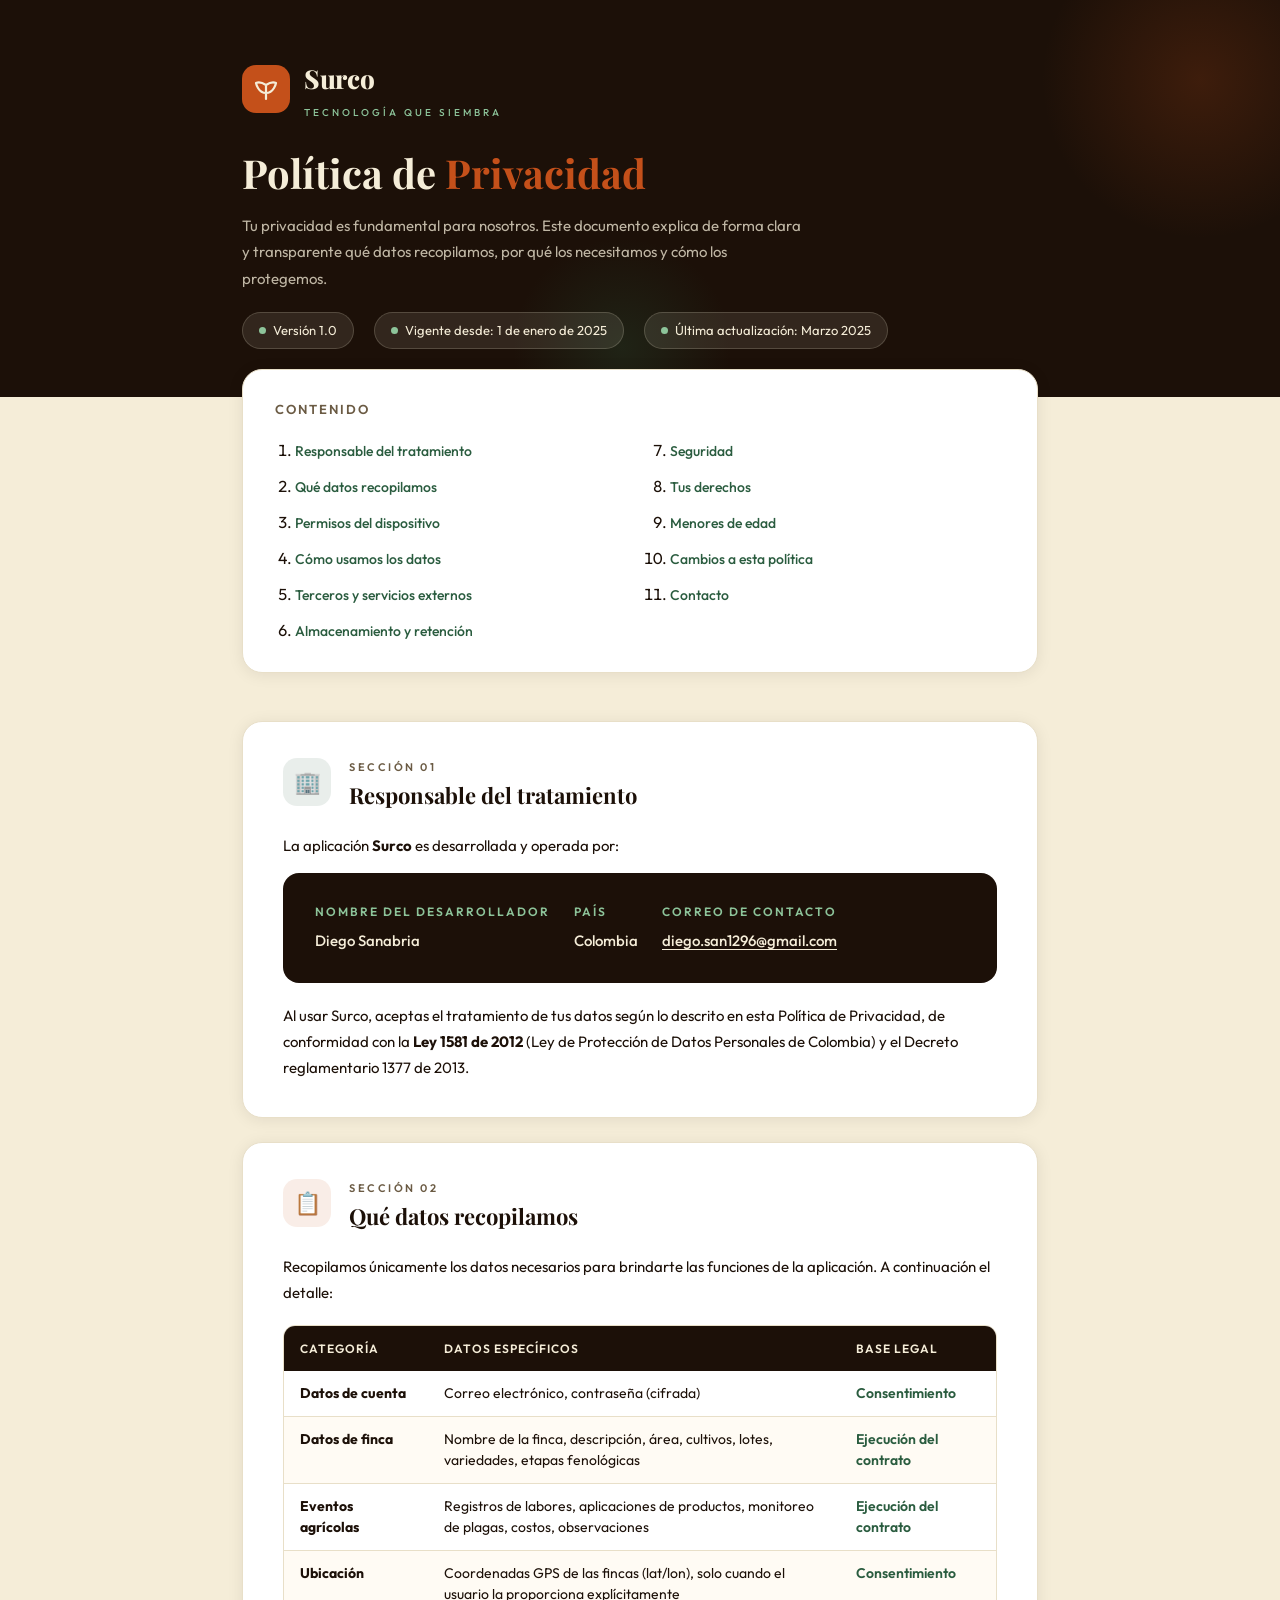
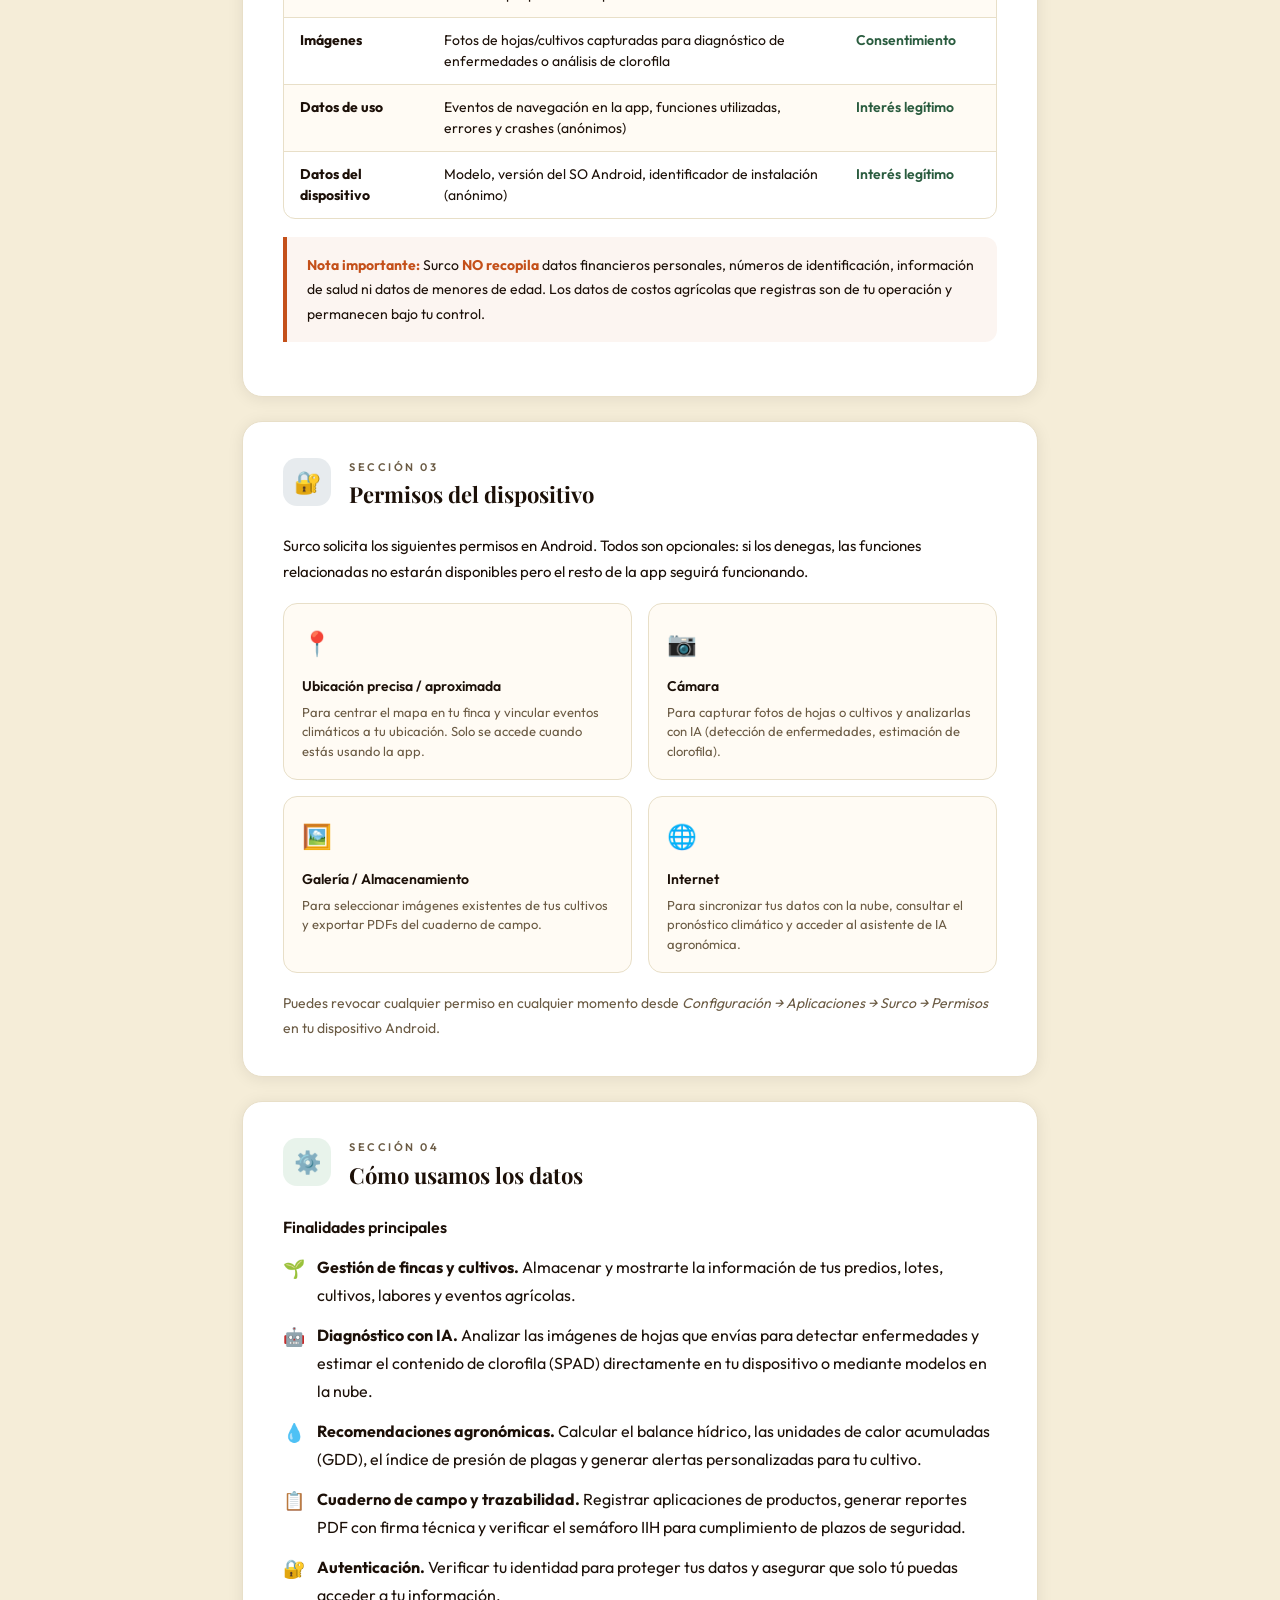
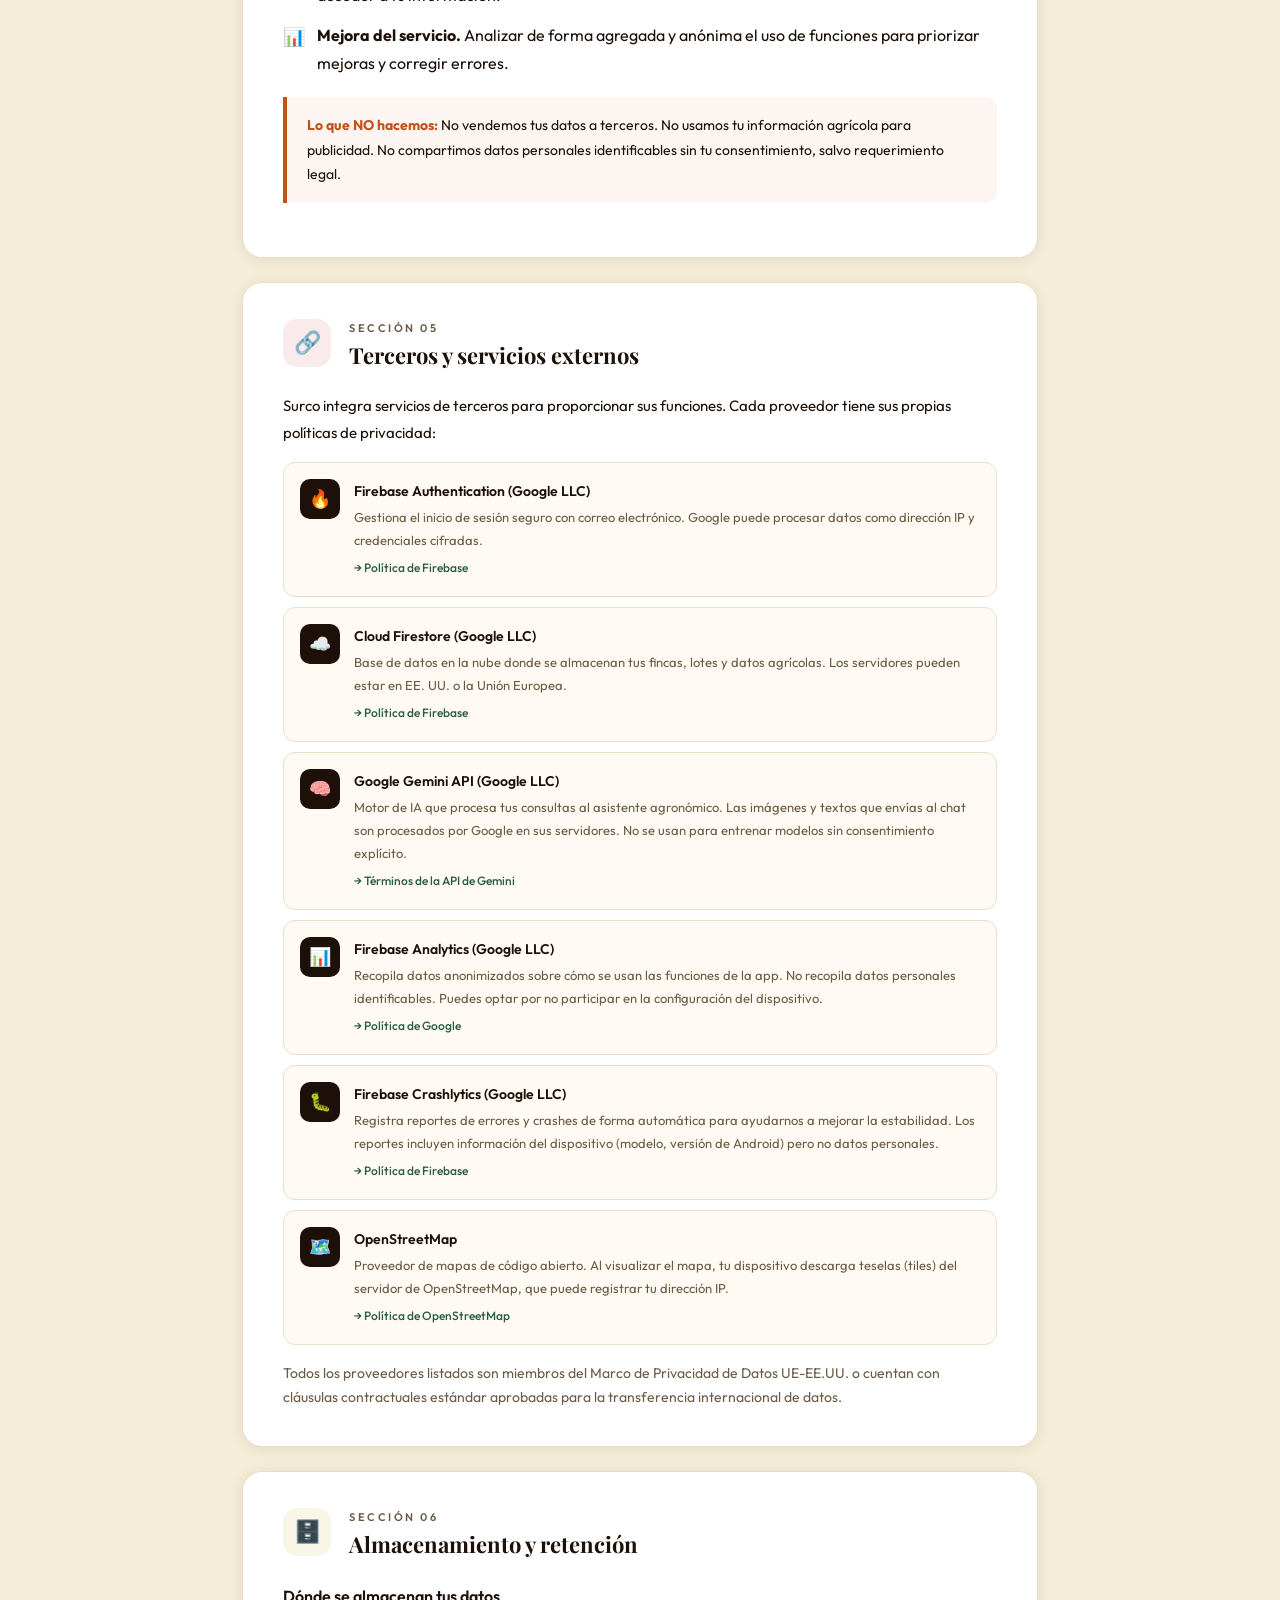
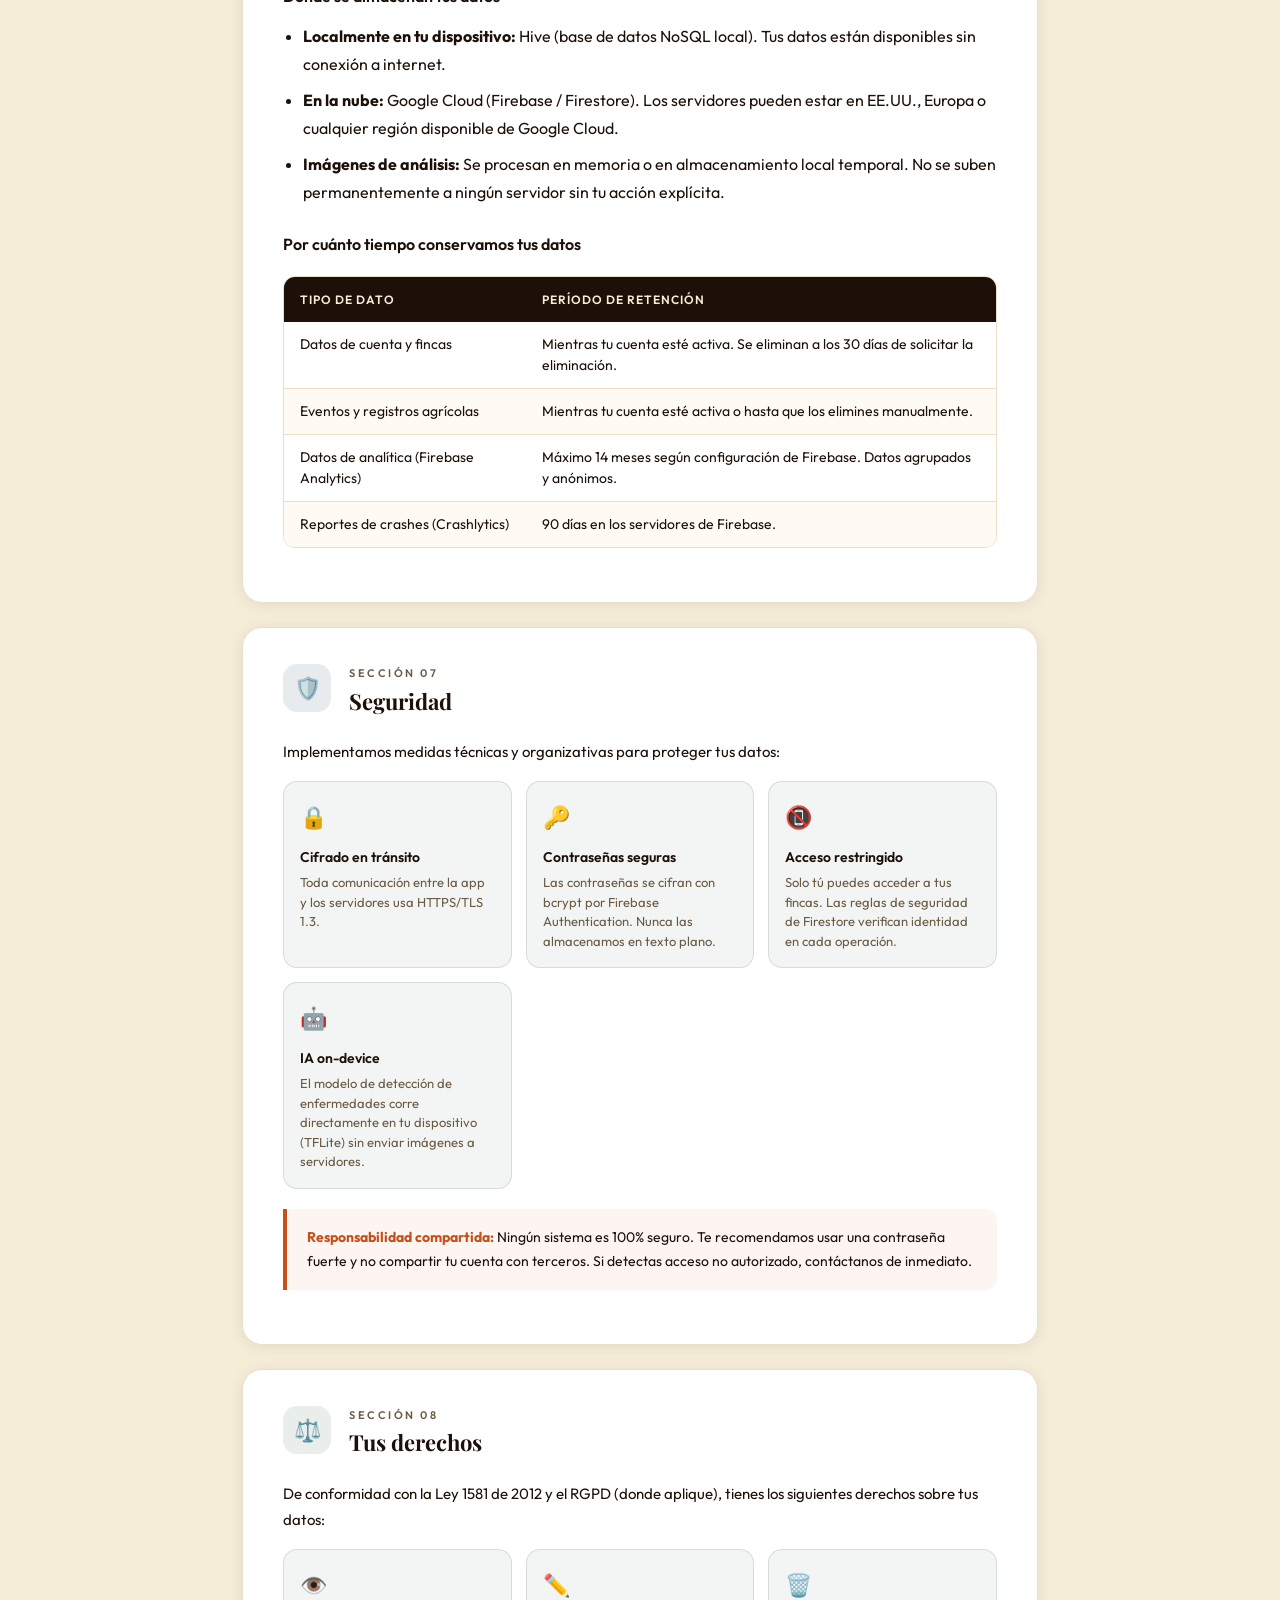
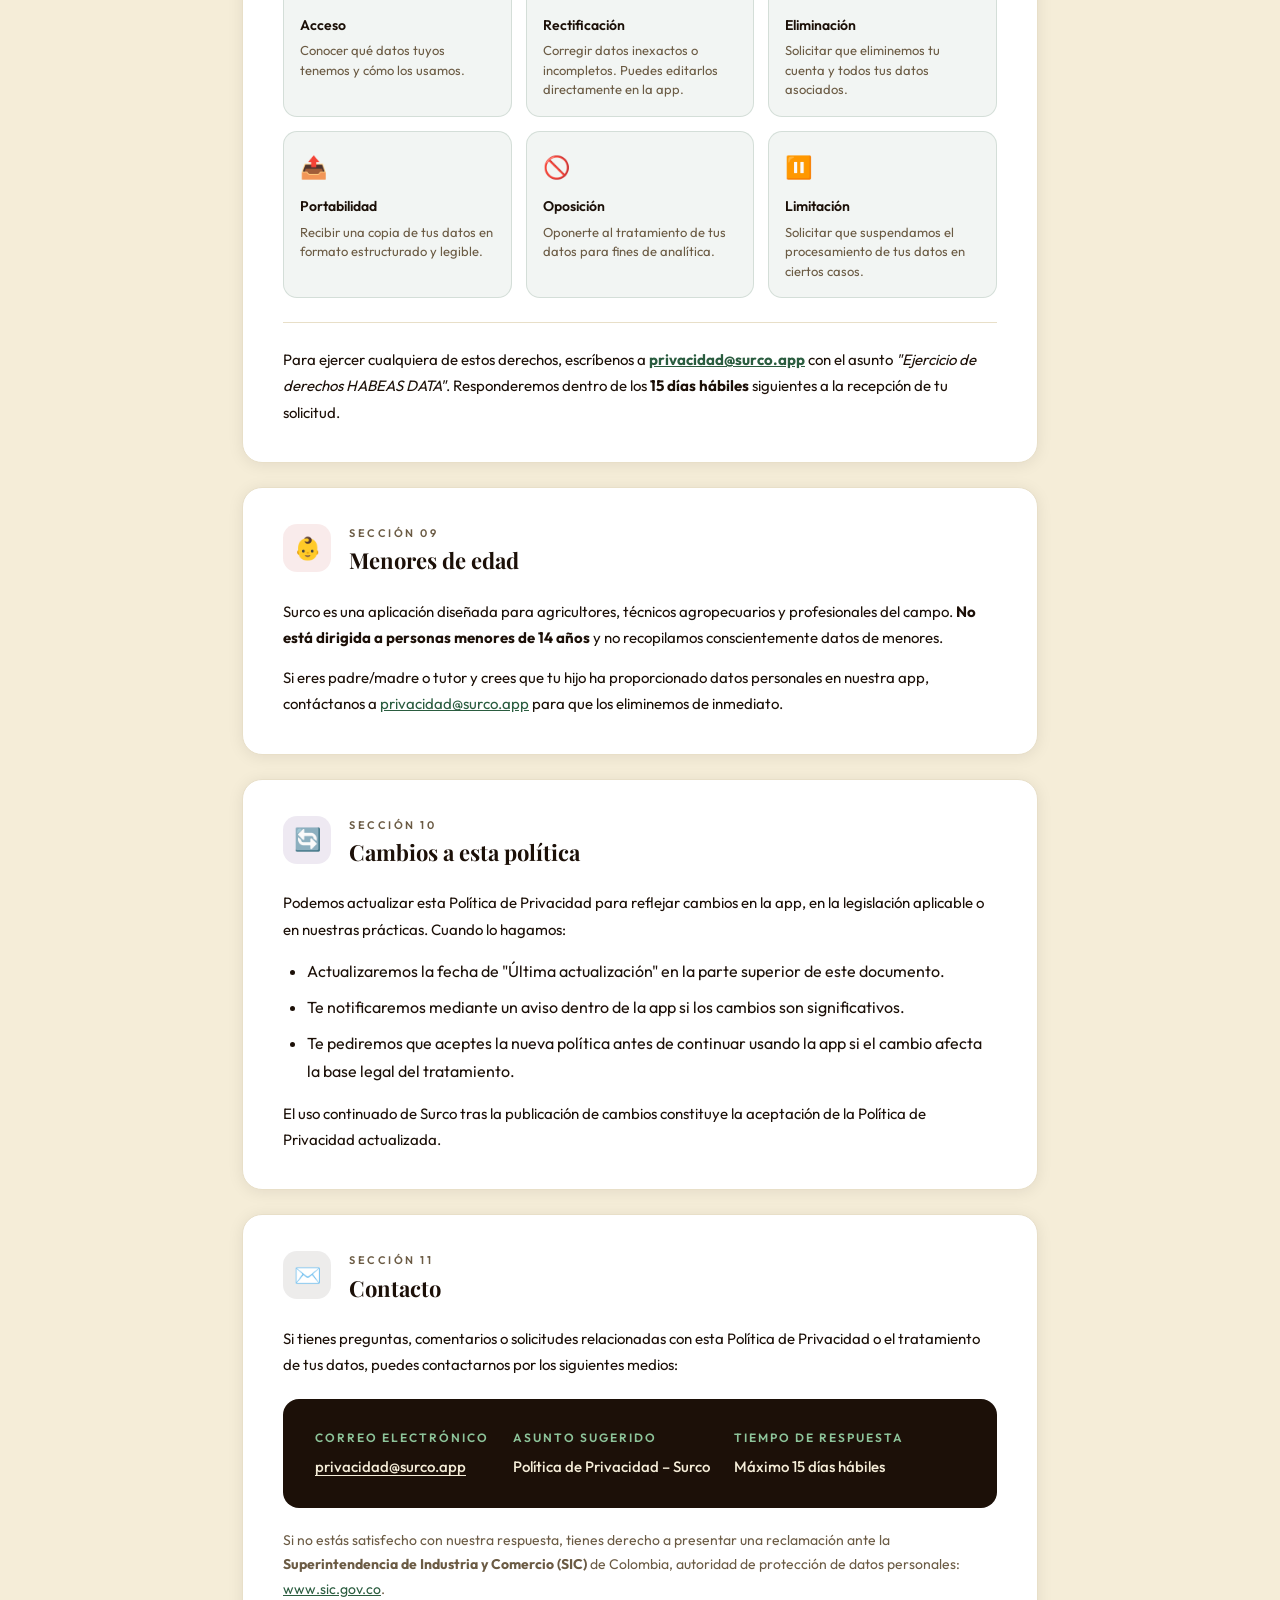
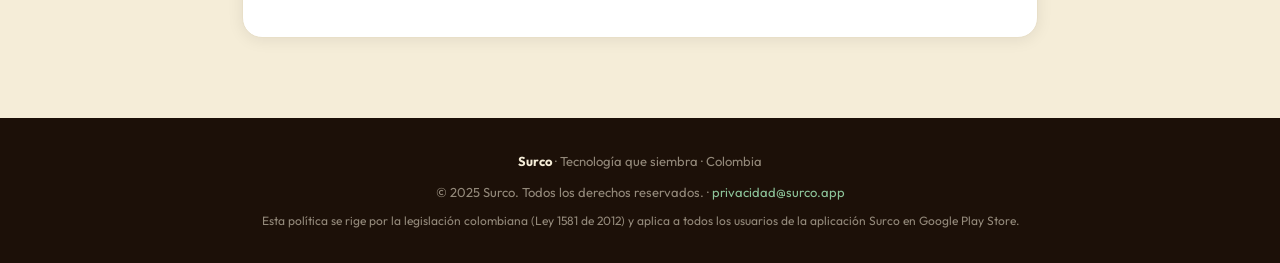
==== commit ba66e2fb: "fix: corregir rutas de assets e imágenes para GitHub Pages" ====
--- a/privacy-policy.html
+++ b/privacy-policy.html
@@ -1,96 +1,583 @@
-﻿<!DOCTYPE html>
+<!DOCTYPE html>
 <html lang="es">
 <head>
   <meta charset="UTF-8" />
   <meta name="viewport" content="width=device-width, initial-scale=1.0" />
-  <meta name="description" content="PolÃ­tica de Privacidad de Surco â€“ TecnologÃ­a que siembra. InformaciÃ³n sobre el tratamiento de datos personales en la aplicaciÃ³n Surco." />
-  <title>PolÃ­tica de Privacidad â€“ Surco</title>
+  <meta name="description" content="Política de Privacidad de Surco – Tecnología que siembra. Información sobre el tratamiento de datos personales en la aplicación Surco." />
+  <title>Política de Privacidad – Surco</title>
 
   <!-- Google Fonts -->
   <link rel="preconnect" href="https://fonts.googleapis.com" />
   <link rel="preconnect" href="https://fonts.gstatic.com" crossorigin />
   <link href="https://fonts.googleapis.com/css2?family=Playfair+Display:wght@700;800&family=Outfit:wght@300;400;500;600&display=swap" rel="stylesheet" />
 
-  <link rel="stylesheet" href="css/privacy.css">
+  <style>
+    /* ── Brand tokens ─────────────────────────────────────────────────── */
+    :root {
+      --tierra-oscura:  #1C1008;
+      --arcilla:        #C4501A;
+      --crema-campo:    #F5EDD8;
+      --verde-surco:    #2A5C3F;
+      --verde-brote:    #8DC49A;
+      --azul-dato:      #1A3D5C;
+      --card-bg:        #FFFBF4;
+      --surface:        #FFFFFF;
+      --border:         #E8DFC8;
+      --text-muted:     #6B5B44;
+      --shadow:         0 2px 16px rgba(28,16,8,.08);
+    }
+
+    /* ── Reset & base ────────────────────────────────────────────────── */
+    *, *::before, *::after { box-sizing: border-box; margin: 0; padding: 0; }
+
+    html { scroll-behavior: smooth; }
+
+    body {
+      font-family: 'Outfit', sans-serif;
+      font-weight: 400;
+      background: var(--crema-campo);
+      color: var(--tierra-oscura);
+      line-height: 1.75;
+      font-size: 16px;
+    }
+
+    /* ── Header ─────────────────────────────────────────────────────── */
+    header {
+      background: var(--tierra-oscura);
+      color: var(--crema-campo);
+      padding: 0;
+      position: relative;
+      overflow: hidden;
+    }
+
+    .header-inner {
+      max-width: 860px;
+      margin: 0 auto;
+      padding: 56px 32px 48px;
+      position: relative;
+      z-index: 1;
+    }
+
+    .logo-row {
+      display: flex;
+      align-items: center;
+      gap: 14px;
+      margin-bottom: 28px;
+    }
+
+    .logo-mark {
+      width: 48px;
+      height: 48px;
+      background: var(--arcilla);
+      border-radius: 14px;
+      display: flex;
+      align-items: center;
+      justify-content: center;
+      flex-shrink: 0;
+    }
+
+    .logo-mark svg { display: block; }
+
+    .logo-text {
+      font-family: 'Playfair Display', serif;
+      font-size: 26px;
+      font-weight: 800;
+      letter-spacing: -0.3px;
+      color: var(--crema-campo);
+    }
+
+    .logo-tagline {
+      font-size: 10px;
+      font-weight: 500;
+      letter-spacing: 3px;
+      text-transform: uppercase;
+      color: var(--verde-brote);
+      display: block;
+      margin-top: 2px;
+    }
+
+    header h1 {
+      font-family: 'Playfair Display', serif;
+      font-size: clamp(28px, 5vw, 40px);
+      font-weight: 700;
+      line-height: 1.2;
+      margin-bottom: 16px;
+    }
+
+    header h1 span { color: var(--arcilla); }
+
+    .header-meta {
+      display: flex;
+      flex-wrap: wrap;
+      gap: 20px;
+      margin-top: 20px;
+    }
+
+    .meta-pill {
+      background: rgba(245,237,216,.10);
+      border: 1px solid rgba(245,237,216,.18);
+      border-radius: 100px;
+      padding: 6px 16px;
+      font-size: 13px;
+      color: var(--crema-campo);
+      display: flex;
+      align-items: center;
+      gap: 7px;
+    }
+
+    .meta-pill .dot {
+      width: 7px; height: 7px;
+      border-radius: 50%;
+      background: var(--verde-brote);
+      flex-shrink: 0;
+    }
+
+    /* ── Decoration blobs ────────────────────────────────────────────── */
+    header::before {
+      content: '';
+      position: absolute;
+      top: -80px; right: -80px;
+      width: 320px; height: 320px;
+      border-radius: 50%;
+      background: radial-gradient(circle, rgba(196,80,26,.20) 0%, transparent 70%);
+    }
+
+    header::after {
+      content: '';
+      position: absolute;
+      bottom: -60px; left: 40%;
+      width: 220px; height: 220px;
+      border-radius: 50%;
+      background: radial-gradient(circle, rgba(42,92,63,.25) 0%, transparent 70%);
+    }
+
+    /* ── TOC ──────────────────────────────────────────────────────────── */
+    .toc-wrapper {
+      max-width: 860px;
+      margin: 0 auto;
+      padding: 0 32px;
+    }
+
+    .toc {
+      background: var(--surface);
+      border: 1px solid var(--border);
+      border-radius: 20px;
+      padding: 28px 32px;
+      margin-top: -28px;
+      margin-bottom: 0;
+      box-shadow: var(--shadow);
+      position: relative;
+      z-index: 2;
+    }
+
+    .toc h2 {
+      font-size: 13px;
+      font-weight: 600;
+      letter-spacing: 2px;
+      text-transform: uppercase;
+      color: var(--text-muted);
+      margin-bottom: 16px;
+    }
+
+    .toc ol {
+      padding-left: 20px;
+      columns: 2;
+      column-gap: 40px;
+    }
+
+    @media (max-width: 600px) { .toc ol { columns: 1; } }
+
+    .toc li {
+      margin-bottom: 8px;
+    }
+
+    .toc a {
+      color: var(--verde-surco);
+      text-decoration: none;
+      font-size: 14px;
+      font-weight: 500;
+      transition: color .15s;
+    }
+
+    .toc a:hover { color: var(--arcilla); text-decoration: underline; }
+
+    /* ── Main content ─────────────────────────────────────────────────── */
+    main {
+      max-width: 860px;
+      margin: 48px auto 80px;
+      padding: 0 32px;
+    }
+
+    /* ── Sections ────────────────────────────────────────────────────── */
+    .section {
+      background: var(--surface);
+      border: 1px solid var(--border);
+      border-radius: 20px;
+      padding: 36px 40px;
+      margin-bottom: 24px;
+      box-shadow: var(--shadow);
+      scroll-margin-top: 24px;
+    }
+
+    .section-header {
+      display: flex;
+      align-items: flex-start;
+      gap: 18px;
+      margin-bottom: 24px;
+    }
+
+    .section-icon {
+      width: 48px; height: 48px;
+      border-radius: 14px;
+      display: flex;
+      align-items: center;
+      justify-content: center;
+      flex-shrink: 0;
+      font-size: 22px;
+    }
+
+    .section-icon.green  { background: rgba(42,92,63,.10);  }
+    .section-icon.orange { background: rgba(196,80,26,.10); }
+    .section-icon.blue   { background: rgba(26,61,92,.10);  }
+    .section-icon.teal   { background: rgba(141,196,154,.20); }
+    .section-icon.red    { background: rgba(196,60,60,.10); }
+    .section-icon.gold   { background: rgba(196,160,26,.10); }
+    .section-icon.purple { background: rgba(92,42,130,.10); }
+    .section-icon.dark   { background: rgba(28,16,8,.08);   }
+
+    .section-title-group { flex: 1; }
+
+    .section-number {
+      font-size: 11px;
+      font-weight: 600;
+      letter-spacing: 2.5px;
+      text-transform: uppercase;
+      color: var(--text-muted);
+      margin-bottom: 4px;
+    }
+
+    .section h2 {
+      font-family: 'Playfair Display', serif;
+      font-size: 22px;
+      font-weight: 700;
+      color: var(--tierra-oscura);
+      line-height: 1.25;
+    }
+
+    .section h3 {
+      font-size: 16px;
+      font-weight: 600;
+      color: var(--tierra-oscura);
+      margin: 24px 0 10px;
+    }
+
+    .section p {
+      color: var(--tierra-oscura);
+      margin-bottom: 14px;
+      font-size: 15px;
+    }
+
+    .section p:last-child { margin-bottom: 0; }
+
+    /* ── Data table ────────────────────────────────────────────────────── */
+    .data-table {
+      width: 100%;
+      border-collapse: separate;
+      border-spacing: 0;
+      margin: 18px 0;
+      font-size: 14px;
+      border-radius: 12px;
+      overflow: hidden;
+      border: 1px solid var(--border);
+    }
+
+    .data-table thead tr {
+      background: var(--tierra-oscura);
+      color: var(--crema-campo);
+    }
+
+    .data-table th {
+      padding: 12px 16px;
+      text-align: left;
+      font-weight: 600;
+      font-size: 12px;
+      letter-spacing: 1px;
+      text-transform: uppercase;
+    }
+
+    .data-table td {
+      padding: 12px 16px;
+      border-bottom: 1px solid var(--border);
+      vertical-align: top;
+      line-height: 1.5;
+    }
+
+    .data-table tbody tr:last-child td { border-bottom: none; }
+
+    .data-table tbody tr:nth-child(even) { background: var(--card-bg); }
+
+    .data-table .basis { color: var(--verde-surco); font-weight: 600; }
+
+    /* ── Permission cards ──────────────────────────────────────────────── */
+    .permission-grid {
+      display: grid;
+      grid-template-columns: repeat(auto-fill, minmax(240px, 1fr));
+      gap: 16px;
+      margin: 18px 0;
+    }
+
+    .permission-card {
+      background: var(--card-bg);
+      border: 1px solid var(--border);
+      border-radius: 14px;
+      padding: 18px;
+    }
+
+    .permission-card .perm-icon {
+      font-size: 24px;
+      margin-bottom: 10px;
+    }
+
+    .permission-card .perm-name {
+      font-weight: 600;
+      font-size: 14px;
+      margin-bottom: 4px;
+    }
+
+    .permission-card .perm-reason {
+      font-size: 13px;
+      color: var(--text-muted);
+      line-height: 1.5;
+    }
+
+    /* ── Third party list ──────────────────────────────────────────────── */
+    .third-party-list {
+      list-style: none;
+      margin: 16px 0;
+    }
+
+    .third-party-list li {
+      display: flex;
+      align-items: flex-start;
+      gap: 14px;
+      padding: 16px;
+      border-radius: 12px;
+      border: 1px solid var(--border);
+      margin-bottom: 10px;
+      background: var(--card-bg);
+    }
+
+    .third-party-list .tp-icon {
+      width: 40px; height: 40px;
+      border-radius: 10px;
+      background: var(--tierra-oscura);
+      color: var(--crema-campo);
+      display: flex;
+      align-items: center;
+      justify-content: center;
+      font-size: 18px;
+      flex-shrink: 0;
+    }
+
+    .third-party-list .tp-name {
+      font-weight: 600;
+      font-size: 14px;
+      margin-bottom: 3px;
+    }
+
+    .third-party-list .tp-desc {
+      font-size: 13px;
+      color: var(--text-muted);
+    }
+
+    .third-party-list a {
+      color: var(--verde-surco);
+      font-size: 12px;
+      text-decoration: none;
+      font-weight: 500;
+    }
+
+    .third-party-list a:hover { text-decoration: underline; }
+
+    /* ── Rights grid ───────────────────────────────────────────────────── */
+    .rights-grid {
+      display: grid;
+      grid-template-columns: repeat(auto-fill, minmax(200px, 1fr));
+      gap: 14px;
+      margin: 16px 0;
+    }
+
+    .right-card {
+      background: rgba(42,92,63,.06);
+      border: 1px solid rgba(42,92,63,.15);
+      border-radius: 14px;
+      padding: 16px;
+    }
+
+    .right-card .right-icon { font-size: 22px; margin-bottom: 8px; }
+    .right-card .right-title { font-weight: 600; font-size: 14px; margin-bottom: 4px; }
+    .right-card .right-desc { font-size: 13px; color: var(--text-muted); line-height: 1.5; }
+
+    /* ── Highlight box ─────────────────────────────────────────────────── */
+    .highlight {
+      background: rgba(196,80,26,.06);
+      border-left: 4px solid var(--arcilla);
+      border-radius: 0 12px 12px 0;
+      padding: 16px 20px;
+      margin: 18px 0;
+      font-size: 14px;
+    }
+
+    .highlight strong { color: var(--arcilla); }
+
+    /* ── Contact card ──────────────────────────────────────────────────── */
+    .contact-card {
+      background: var(--tierra-oscura);
+      color: var(--crema-campo);
+      border-radius: 16px;
+      padding: 28px 32px;
+      margin-top: 20px;
+      display: flex;
+      flex-wrap: wrap;
+      gap: 24px;
+      align-items: center;
+    }
+
+    .contact-card .contact-label {
+      font-size: 12px;
+      font-weight: 600;
+      letter-spacing: 2px;
+      text-transform: uppercase;
+      color: var(--verde-brote);
+      margin-bottom: 6px;
+    }
+
+    .contact-card .contact-value {
+      font-size: 15px;
+      font-weight: 500;
+    }
+
+    .contact-card a {
+      color: var(--crema-campo);
+      text-decoration: underline;
+      text-underline-offset: 3px;
+    }
+
+    /* ── Footer ──────────────────────────────────────────────────────── */
+    footer {
+      background: var(--tierra-oscura);
+      color: rgba(245,237,216,.55);
+      text-align: center;
+      padding: 32px;
+      font-size: 13px;
+    }
+
+    footer strong { color: var(--crema-campo); }
+    footer a { color: var(--verde-brote); text-decoration: none; }
+
+    /* ── Utility ─────────────────────────────────────────────────────── */
+    .divider {
+      height: 1px;
+      background: var(--border);
+      margin: 24px 0;
+    }
+
+    .badge {
+      display: inline-block;
+      background: rgba(42,92,63,.10);
+      color: var(--verde-surco);
+      border: 1px solid rgba(42,92,63,.20);
+      border-radius: 100px;
+      padding: 2px 10px;
+      font-size: 12px;
+      font-weight: 600;
+      margin-left: 8px;
+    }
+
+    .badge.red {
+      background: rgba(196,80,26,.10);
+      color: var(--arcilla);
+      border-color: rgba(196,80,26,.20);
+    }
+
+    /* ── Responsive ──────────────────────────────────────────────────── */
+    @media (max-width: 640px) {
+      .header-inner { padding: 40px 20px 36px; }
+      .toc-wrapper { padding: 0 16px; }
+      main { padding: 0 16px; margin-top: 32px; }
+      .section { padding: 24px 20px; }
+      .section h2 { font-size: 19px; }
+      .toc ol { columns: 1; }
+      .contact-card { padding: 20px; }
+    }
+  </style>
 </head>
 <body>
 
-<!-- â•â•â•â•â•â•â•â•â•â•â•â•â•â•â•â•â•â•â•â•â•â•â•â•â•â•â•â•â•â•â•â•â•â•â•â•â•â•â•â•â•â•â•â•â•â•â•â•â•â•â•â•â•â•â•â•â•â•â•â•â•â•â•â•â•â•â•â• HEADER -->
+<!-- ════════════════════════════════════════════════════════════════════ HEADER -->
 <header>
   <div class="header-inner">
-    <div style="display:flex;align-items:center;justify-content:space-between;flex-wrap:wrap;gap:16px;">
-      <div class="logo-row" style="margin-bottom:0;">
-        <div class="logo-mark">
-          <svg width="28" height="28" viewBox="0 0 28 28" fill="none" xmlns="http://www.w3.org/2000/svg">
-            <path d="M14 24V10M14 10C14 10 8 6 4 8C4 8 6 18 14 18M14 10C14 10 20 6 24 8C24 8 22 18 14 18" stroke="#F5EDD8" stroke-width="2.2" stroke-linecap="round" stroke-linejoin="round"/>
-          </svg>
-        </div>
-        <div>
-          <span class="logo-text">Surco</span>
-          <span class="logo-tagline">TecnologÃ­a que siembra</span>
-        </div>
-      </div>
-      <a href="index.html" style="
-        display:inline-flex;align-items:center;gap:8px;
-        background:rgba(245,237,216,.12);
-        border:1px solid rgba(245,237,216,.25);
-        border-radius:12px;padding:10px 18px;
-        color:#F5EDD8;text-decoration:none;
-        font-family:'Outfit',sans-serif;font-size:.88rem;font-weight:600;
-        transition:background .2s;
-      " onmouseover="this.style.background='rgba(245,237,216,.22)'" onmouseout="this.style.background='rgba(245,237,216,.12)'">
-        â† Volver al inicio
-      </a>
-    </div>
-
-    <h1>PolÃ­tica de <span>Privacidad</span></h1>
+    <div class="logo-row">
+      <div class="logo-mark">
+        <!-- Surco leaf/sprout icon -->
+        <svg width="28" height="28" viewBox="0 0 28 28" fill="none" xmlns="http://www.w3.org/2000/svg">
+          <path d="M14 24V10M14 10C14 10 8 6 4 8C4 8 6 18 14 18M14 10C14 10 20 6 24 8C24 8 22 18 14 18" stroke="#F5EDD8" stroke-width="2.2" stroke-linecap="round" stroke-linejoin="round"/>
+        </svg>
+      </div>
+      <div>
+        <span class="logo-text">Surco</span>
+        <span class="logo-tagline">Tecnología que siembra</span>
+      </div>
+    </div>
+
+    <h1>Política de <span>Privacidad</span></h1>
     <p style="font-size:15px; color:rgba(245,237,216,.75); max-width:560px;">
-      Tu privacidad es fundamental para nosotros. Este documento explica de forma clara y transparente quÃ© datos recopilamos, por quÃ© los necesitamos y cÃ³mo los protegemos.
+      Tu privacidad es fundamental para nosotros. Este documento explica de forma clara y transparente qué datos recopilamos, por qué los necesitamos y cómo los protegemos.
     </p>
 
     <div class="header-meta">
-      <div class="meta-pill"><span class="dot"></span> VersiÃ³n 1.0</div>
+      <div class="meta-pill"><span class="dot"></span> Versión 1.0</div>
       <div class="meta-pill"><span class="dot"></span> Vigente desde: 1 de enero de 2025</div>
-      <div class="meta-pill"><span class="dot"></span> Ãšltima actualizaciÃ³n: Marzo 2025</div>
+      <div class="meta-pill"><span class="dot"></span> Última actualización: Marzo 2025</div>
     </div>
   </div>
 </header>
 
-<!-- â•â•â•â•â•â•â•â•â•â•â•â•â•â•â•â•â•â•â•â•â•â•â•â•â•â•â•â•â•â•â•â•â•â•â•â•â•â•â•â•â•â•â•â•â•â•â•â•â•â•â•â•â•â•â•â•â•â•â•â•â•â• TABLE OF CONTENTS -->
+<!-- ══════════════════════════════════════════════════════════════ TABLE OF CONTENTS -->
 <div class="toc-wrapper">
   <nav class="toc">
     <h2>Contenido</h2>
     <ol>
       <li><a href="#responsable">Responsable del tratamiento</a></li>
-      <li><a href="#que-recopilamos">QuÃ© datos recopilamos</a></li>
+      <li><a href="#que-recopilamos">Qué datos recopilamos</a></li>
       <li><a href="#permisos">Permisos del dispositivo</a></li>
-      <li><a href="#como-usamos">CÃ³mo usamos los datos</a></li>
+      <li><a href="#como-usamos">Cómo usamos los datos</a></li>
       <li><a href="#terceros">Terceros y servicios externos</a></li>
-      <li><a href="#almacenamiento">Almacenamiento y retenciÃ³n</a></li>
+      <li><a href="#almacenamiento">Almacenamiento y retención</a></li>
       <li><a href="#seguridad">Seguridad</a></li>
       <li><a href="#derechos">Tus derechos</a></li>
       <li><a href="#menores">Menores de edad</a></li>
-      <li><a href="#cambios">Cambios a esta polÃ­tica</a></li>
+      <li><a href="#cambios">Cambios a esta política</a></li>
       <li><a href="#contacto">Contacto</a></li>
     </ol>
   </nav>
 </div>
 
-<!-- â•â•â•â•â•â•â•â•â•â•â•â•â•â•â•â•â•â•â•â•â•â•â•â•â•â•â•â•â•â•â•â•â•â•â•â•â•â•â•â•â•â•â•â•â•â•â•â•â•â•â•â•â•â•â•â•â•â•â•â•â•â•â•â•â•â•â•â• MAIN -->
+<!-- ════════════════════════════════════════════════════════════════════ MAIN -->
 <main>
 
-  <!-- â”€â”€ 1. Responsable â”€â”€â”€â”€â”€â”€â”€â”€â”€â”€â”€â”€â”€â”€â”€â”€â”€â”€â”€â”€â”€â”€â”€â”€â”€â”€â”€â”€â”€â”€â”€â”€â”€â”€â”€â”€â”€â”€â”€â”€â”€â”€â”€â”€â”€â”€â”€â”€ -->
+  <!-- ── 1. Responsable ──────────────────────────────────────────────── -->
   <section class="section" id="responsable">
     <div class="section-header">
-      <div class="section-icon green">ðŸ¢</div>
+      <div class="section-icon green">🏢</div>
       <div class="section-title-group">
-        <div class="section-number">SecciÃ³n 01</div>
+        <div class="section-number">Sección 01</div>
         <h2>Responsable del tratamiento</h2>
       </div>
     </div>
 
     <p>
-      La aplicaciÃ³n <strong>Surco</strong> es desarrollada y operada por:
+      La aplicación <strong>Surco</strong> es desarrollada y operada por:
     </p>
 
     <div class="contact-card" style="margin-top:0; margin-bottom:20px;">
@@ -99,7 +586,7 @@
         <div class="contact-value">Diego Sanabria</div>
       </div>
       <div>
-        <div class="contact-label">PaÃ­s</div>
+        <div class="contact-label">País</div>
         <div class="contact-value">Colombia</div>
       </div>
       <div>
@@ -109,134 +596,134 @@
     </div>
 
     <p>
-      Al usar Surco, aceptas el tratamiento de tus datos segÃºn lo descrito en esta PolÃ­tica de Privacidad, de conformidad con la <strong>Ley 1581 de 2012</strong> (Ley de ProtecciÃ³n de Datos Personales de Colombia) y el Decreto reglamentario 1377 de 2013.
+      Al usar Surco, aceptas el tratamiento de tus datos según lo descrito en esta Política de Privacidad, de conformidad con la <strong>Ley 1581 de 2012</strong> (Ley de Protección de Datos Personales de Colombia) y el Decreto reglamentario 1377 de 2013.
     </p>
   </section>
 
-  <!-- â”€â”€ 2. QuÃ© recopilamos â”€â”€â”€â”€â”€â”€â”€â”€â”€â”€â”€â”€â”€â”€â”€â”€â”€â”€â”€â”€â”€â”€â”€â”€â”€â”€â”€â”€â”€â”€â”€â”€â”€â”€â”€â”€â”€â”€â”€â”€â”€â”€â”€â”€ -->
+  <!-- ── 2. Qué recopilamos ──────────────────────────────────────────── -->
   <section class="section" id="que-recopilamos">
     <div class="section-header">
-      <div class="section-icon orange">ðŸ“‹</div>
+      <div class="section-icon orange">📋</div>
       <div class="section-title-group">
-        <div class="section-number">SecciÃ³n 02</div>
-        <h2>QuÃ© datos recopilamos</h2>
-      </div>
-    </div>
-
-    <p>Recopilamos Ãºnicamente los datos necesarios para brindarte las funciones de la aplicaciÃ³n. A continuaciÃ³n el detalle:</p>
+        <div class="section-number">Sección 02</div>
+        <h2>Qué datos recopilamos</h2>
+      </div>
+    </div>
+
+    <p>Recopilamos únicamente los datos necesarios para brindarte las funciones de la aplicación. A continuación el detalle:</p>
 
     <table class="data-table">
       <thead>
         <tr>
-          <th>CategorÃ­a</th>
-          <th>Datos especÃ­ficos</th>
+          <th>Categoría</th>
+          <th>Datos específicos</th>
           <th>Base legal</th>
         </tr>
       </thead>
       <tbody>
         <tr>
           <td><strong>Datos de cuenta</strong></td>
-          <td>Correo electrÃ³nico, contraseÃ±a (cifrada)</td>
+          <td>Correo electrónico, contraseña (cifrada)</td>
           <td><span class="basis">Consentimiento</span></td>
         </tr>
         <tr>
           <td><strong>Datos de finca</strong></td>
-          <td>Nombre de la finca, descripciÃ³n, Ã¡rea, cultivos, lotes, variedades, etapas fenolÃ³gicas</td>
-          <td><span class="basis">EjecuciÃ³n del contrato</span></td>
-        </tr>
-        <tr>
-          <td><strong>Eventos agrÃ­colas</strong></td>
+          <td>Nombre de la finca, descripción, área, cultivos, lotes, variedades, etapas fenológicas</td>
+          <td><span class="basis">Ejecución del contrato</span></td>
+        </tr>
+        <tr>
+          <td><strong>Eventos agrícolas</strong></td>
           <td>Registros de labores, aplicaciones de productos, monitoreo de plagas, costos, observaciones</td>
-          <td><span class="basis">EjecuciÃ³n del contrato</span></td>
-        </tr>
-        <tr>
-          <td><strong>UbicaciÃ³n</strong></td>
-          <td>Coordenadas GPS de las fincas (lat/lon), solo cuando el usuario la proporciona explÃ­citamente</td>
+          <td><span class="basis">Ejecución del contrato</span></td>
+        </tr>
+        <tr>
+          <td><strong>Ubicación</strong></td>
+          <td>Coordenadas GPS de las fincas (lat/lon), solo cuando el usuario la proporciona explícitamente</td>
           <td><span class="basis">Consentimiento</span></td>
         </tr>
         <tr>
-          <td><strong>ImÃ¡genes</strong></td>
-          <td>Fotos de hojas/cultivos capturadas para diagnÃ³stico de enfermedades o anÃ¡lisis de clorofila</td>
+          <td><strong>Imágenes</strong></td>
+          <td>Fotos de hojas/cultivos capturadas para diagnóstico de enfermedades o análisis de clorofila</td>
           <td><span class="basis">Consentimiento</span></td>
         </tr>
         <tr>
           <td><strong>Datos de uso</strong></td>
-          <td>Eventos de navegaciÃ³n en la app, funciones utilizadas, errores y crashes (anÃ³nimos)</td>
-          <td><span class="basis">InterÃ©s legÃ­timo</span></td>
+          <td>Eventos de navegación en la app, funciones utilizadas, errores y crashes (anónimos)</td>
+          <td><span class="basis">Interés legítimo</span></td>
         </tr>
         <tr>
           <td><strong>Datos del dispositivo</strong></td>
-          <td>Modelo, versiÃ³n del SO Android, identificador de instalaciÃ³n (anÃ³nimo)</td>
-          <td><span class="basis">InterÃ©s legÃ­timo</span></td>
+          <td>Modelo, versión del SO Android, identificador de instalación (anónimo)</td>
+          <td><span class="basis">Interés legítimo</span></td>
         </tr>
       </tbody>
     </table>
 
     <div class="highlight">
-      <strong>Nota importante:</strong> Surco <strong>NO recopila</strong> datos financieros personales, nÃºmeros de identificaciÃ³n, informaciÃ³n de salud ni datos de menores de edad. Los datos de costos agrÃ­colas que registras son de tu operaciÃ³n y permanecen bajo tu control.
+      <strong>Nota importante:</strong> Surco <strong>NO recopila</strong> datos financieros personales, números de identificación, información de salud ni datos de menores de edad. Los datos de costos agrícolas que registras son de tu operación y permanecen bajo tu control.
     </div>
   </section>
 
-  <!-- â”€â”€ 3. Permisos â”€â”€â”€â”€â”€â”€â”€â”€â”€â”€â”€â”€â”€â”€â”€â”€â”€â”€â”€â”€â”€â”€â”€â”€â”€â”€â”€â”€â”€â”€â”€â”€â”€â”€â”€â”€â”€â”€â”€â”€â”€â”€â”€â”€â”€â”€â”€â”€â”€â”€â”€ -->
+  <!-- ── 3. Permisos ─────────────────────────────────────────────────── -->
   <section class="section" id="permisos">
     <div class="section-header">
-      <div class="section-icon blue">ðŸ”</div>
+      <div class="section-icon blue">🔐</div>
       <div class="section-title-group">
-        <div class="section-number">SecciÃ³n 03</div>
+        <div class="section-number">Sección 03</div>
         <h2>Permisos del dispositivo</h2>
       </div>
     </div>
 
-    <p>Surco solicita los siguientes permisos en Android. Todos son opcionales: si los denegas, las funciones relacionadas no estarÃ¡n disponibles pero el resto de la app seguirÃ¡ funcionando.</p>
+    <p>Surco solicita los siguientes permisos en Android. Todos son opcionales: si los denegas, las funciones relacionadas no estarán disponibles pero el resto de la app seguirá funcionando.</p>
 
     <div class="permission-grid">
 
       <div class="permission-card">
-        <div class="perm-icon">ðŸ“</div>
-        <div class="perm-name">UbicaciÃ³n precisa / aproximada</div>
+        <div class="perm-icon">📍</div>
+        <div class="perm-name">Ubicación precisa / aproximada</div>
         <div class="perm-reason">
-          Para centrar el mapa en tu finca y vincular eventos climÃ¡ticos a tu ubicaciÃ³n. Solo se accede cuando estÃ¡s usando la app.
+          Para centrar el mapa en tu finca y vincular eventos climáticos a tu ubicación. Solo se accede cuando estás usando la app.
         </div>
       </div>
 
       <div class="permission-card">
-        <div class="perm-icon">ðŸ“·</div>
-        <div class="perm-name">CÃ¡mara</div>
+        <div class="perm-icon">📷</div>
+        <div class="perm-name">Cámara</div>
         <div class="perm-reason">
-          Para capturar fotos de hojas o cultivos y analizarlas con IA (detecciÃ³n de enfermedades, estimaciÃ³n de clorofila).
+          Para capturar fotos de hojas o cultivos y analizarlas con IA (detección de enfermedades, estimación de clorofila).
         </div>
       </div>
 
       <div class="permission-card">
-        <div class="perm-icon">ðŸ–¼ï¸</div>
-        <div class="perm-name">GalerÃ­a / Almacenamiento</div>
+        <div class="perm-icon">🖼️</div>
+        <div class="perm-name">Galería / Almacenamiento</div>
         <div class="perm-reason">
-          Para seleccionar imÃ¡genes existentes de tus cultivos y exportar PDFs del cuaderno de campo.
+          Para seleccionar imágenes existentes de tus cultivos y exportar PDFs del cuaderno de campo.
         </div>
       </div>
 
       <div class="permission-card">
-        <div class="perm-icon">ðŸŒ</div>
+        <div class="perm-icon">🌐</div>
         <div class="perm-name">Internet</div>
         <div class="perm-reason">
-          Para sincronizar tus datos con la nube, consultar el pronÃ³stico climÃ¡tico y acceder al asistente de IA agronÃ³mica.
+          Para sincronizar tus datos con la nube, consultar el pronóstico climático y acceder al asistente de IA agronómica.
         </div>
       </div>
 
     </div>
 
     <p style="font-size:14px; color: var(--text-muted); margin-top:8px;">
-      Puedes revocar cualquier permiso en cualquier momento desde <em>ConfiguraciÃ³n â†’ Aplicaciones â†’ Surco â†’ Permisos</em> en tu dispositivo Android.
+      Puedes revocar cualquier permiso en cualquier momento desde <em>Configuración → Aplicaciones → Surco → Permisos</em> en tu dispositivo Android.
     </p>
   </section>
 
-  <!-- â”€â”€ 4. CÃ³mo usamos los datos â”€â”€â”€â”€â”€â”€â”€â”€â”€â”€â”€â”€â”€â”€â”€â”€â”€â”€â”€â”€â”€â”€â”€â”€â”€â”€â”€â”€â”€â”€â”€â”€â”€â”€â”€â”€â”€â”€ -->
+  <!-- ── 4. Cómo usamos los datos ────────────────────────────────────── -->
   <section class="section" id="como-usamos">
     <div class="section-header">
-      <div class="section-icon teal">âš™ï¸</div>
+      <div class="section-icon teal">⚙️</div>
       <div class="section-title-group">
-        <div class="section-number">SecciÃ³n 04</div>
-        <h2>CÃ³mo usamos los datos</h2>
+        <div class="section-number">Sección 04</div>
+        <h2>Cómo usamos los datos</h2>
       </div>
     </div>
 
@@ -244,203 +731,203 @@
 
     <ul style="list-style:none; margin:12px 0 20px; display:flex; flex-direction:column; gap:12px;">
       <li style="display:flex;gap:12px;align-items:flex-start;">
-        <span style="font-size:18px; flex-shrink:0;">ðŸŒ±</span>
-        <span><strong>GestiÃ³n de fincas y cultivos.</strong> Almacenar y mostrarte la informaciÃ³n de tus predios, lotes, cultivos, labores y eventos agrÃ­colas.</span>
+        <span style="font-size:18px; flex-shrink:0;">🌱</span>
+        <span><strong>Gestión de fincas y cultivos.</strong> Almacenar y mostrarte la información de tus predios, lotes, cultivos, labores y eventos agrícolas.</span>
       </li>
       <li style="display:flex;gap:12px;align-items:flex-start;">
-        <span style="font-size:18px; flex-shrink:0;">ðŸ¤–</span>
-        <span><strong>DiagnÃ³stico con IA.</strong> Analizar las imÃ¡genes de hojas que envÃ­as para detectar enfermedades y estimar el contenido de clorofila (SPAD) directamente en tu dispositivo o mediante modelos en la nube.</span>
+        <span style="font-size:18px; flex-shrink:0;">🤖</span>
+        <span><strong>Diagnóstico con IA.</strong> Analizar las imágenes de hojas que envías para detectar enfermedades y estimar el contenido de clorofila (SPAD) directamente en tu dispositivo o mediante modelos en la nube.</span>
       </li>
       <li style="display:flex;gap:12px;align-items:flex-start;">
-        <span style="font-size:18px; flex-shrink:0;">ðŸ’§</span>
-        <span><strong>Recomendaciones agronÃ³micas.</strong> Calcular el balance hÃ­drico, las unidades de calor acumuladas (GDD), el Ã­ndice de presiÃ³n de plagas y generar alertas personalizadas para tu cultivo.</span>
+        <span style="font-size:18px; flex-shrink:0;">💧</span>
+        <span><strong>Recomendaciones agronómicas.</strong> Calcular el balance hídrico, las unidades de calor acumuladas (GDD), el índice de presión de plagas y generar alertas personalizadas para tu cultivo.</span>
       </li>
       <li style="display:flex;gap:12px;align-items:flex-start;">
-        <span style="font-size:18px; flex-shrink:0;">ðŸ“‹</span>
-        <span><strong>Cuaderno de campo y trazabilidad.</strong> Registrar aplicaciones de productos, generar reportes PDF con firma tÃ©cnica y verificar el semÃ¡foro IIH para cumplimiento de plazos de seguridad.</span>
+        <span style="font-size:18px; flex-shrink:0;">📋</span>
+        <span><strong>Cuaderno de campo y trazabilidad.</strong> Registrar aplicaciones de productos, generar reportes PDF con firma técnica y verificar el semáforo IIH para cumplimiento de plazos de seguridad.</span>
       </li>
       <li style="display:flex;gap:12px;align-items:flex-start;">
-        <span style="font-size:18px; flex-shrink:0;">ðŸ”</span>
-        <span><strong>AutenticaciÃ³n.</strong> Verificar tu identidad para proteger tus datos y asegurar que solo tÃº puedas acceder a tu informaciÃ³n.</span>
+        <span style="font-size:18px; flex-shrink:0;">🔐</span>
+        <span><strong>Autenticación.</strong> Verificar tu identidad para proteger tus datos y asegurar que solo tú puedas acceder a tu información.</span>
       </li>
       <li style="display:flex;gap:12px;align-items:flex-start;">
-        <span style="font-size:18px; flex-shrink:0;">ðŸ“Š</span>
-        <span><strong>Mejora del servicio.</strong> Analizar de forma agregada y anÃ³nima el uso de funciones para priorizar mejoras y corregir errores.</span>
+        <span style="font-size:18px; flex-shrink:0;">📊</span>
+        <span><strong>Mejora del servicio.</strong> Analizar de forma agregada y anónima el uso de funciones para priorizar mejoras y corregir errores.</span>
       </li>
     </ul>
 
     <div class="highlight">
-      <strong>Lo que NO hacemos:</strong> No vendemos tus datos a terceros. No usamos tu informaciÃ³n agrÃ­cola para publicidad. No compartimos datos personales identificables sin tu consentimiento, salvo requerimiento legal.
+      <strong>Lo que NO hacemos:</strong> No vendemos tus datos a terceros. No usamos tu información agrícola para publicidad. No compartimos datos personales identificables sin tu consentimiento, salvo requerimiento legal.
     </div>
   </section>
 
-  <!-- â”€â”€ 5. Terceros â”€â”€â”€â”€â”€â”€â”€â”€â”€â”€â”€â”€â”€â”€â”€â”€â”€â”€â”€â”€â”€â”€â”€â”€â”€â”€â”€â”€â”€â”€â”€â”€â”€â”€â”€â”€â”€â”€â”€â”€â”€â”€â”€â”€â”€â”€â”€â”€â”€â”€â”€ -->
+  <!-- ── 5. Terceros ─────────────────────────────────────────────────── -->
   <section class="section" id="terceros">
     <div class="section-header">
-      <div class="section-icon red">ðŸ”—</div>
+      <div class="section-icon red">🔗</div>
       <div class="section-title-group">
-        <div class="section-number">SecciÃ³n 05</div>
+        <div class="section-number">Sección 05</div>
         <h2>Terceros y servicios externos</h2>
       </div>
     </div>
 
-    <p>Surco integra servicios de terceros para proporcionar sus funciones. Cada proveedor tiene sus propias polÃ­ticas de privacidad:</p>
+    <p>Surco integra servicios de terceros para proporcionar sus funciones. Cada proveedor tiene sus propias políticas de privacidad:</p>
 
     <ul class="third-party-list">
 
       <li>
-        <div class="tp-icon">ðŸ”¥</div>
+        <div class="tp-icon">🔥</div>
         <div>
           <div class="tp-name">Firebase Authentication (Google LLC)</div>
-          <div class="tp-desc">Gestiona el inicio de sesiÃ³n seguro con correo electrÃ³nico. Google puede procesar datos como direcciÃ³n IP y credenciales cifradas.</div>
-          <a href="https://firebase.google.com/support/privacy" target="_blank" rel="noopener">â†’ PolÃ­tica de Firebase</a>
+          <div class="tp-desc">Gestiona el inicio de sesión seguro con correo electrónico. Google puede procesar datos como dirección IP y credenciales cifradas.</div>
+          <a href="https://firebase.google.com/support/privacy" target="_blank" rel="noopener">→ Política de Firebase</a>
         </div>
       </li>
 
       <li>
-        <div class="tp-icon">â˜ï¸</div>
+        <div class="tp-icon">☁️</div>
         <div>
           <div class="tp-name">Cloud Firestore (Google LLC)</div>
-          <div class="tp-desc">Base de datos en la nube donde se almacenan tus fincas, lotes y datos agrÃ­colas. Los servidores pueden estar en EE. UU. o la UniÃ³n Europea.</div>
-          <a href="https://firebase.google.com/support/privacy" target="_blank" rel="noopener">â†’ PolÃ­tica de Firebase</a>
+          <div class="tp-desc">Base de datos en la nube donde se almacenan tus fincas, lotes y datos agrícolas. Los servidores pueden estar en EE. UU. o la Unión Europea.</div>
+          <a href="https://firebase.google.com/support/privacy" target="_blank" rel="noopener">→ Política de Firebase</a>
         </div>
       </li>
 
       <li>
-        <div class="tp-icon">ðŸ§ </div>
+        <div class="tp-icon">🧠</div>
         <div>
           <div class="tp-name">Google Gemini API (Google LLC)</div>
-          <div class="tp-desc">Motor de IA que procesa tus consultas al asistente agronÃ³mico. Las imÃ¡genes y textos que envÃ­as al chat son procesados por Google en sus servidores. No se usan para entrenar modelos sin consentimiento explÃ­cito.</div>
-          <a href="https://ai.google.dev/gemini-api/terms" target="_blank" rel="noopener">â†’ TÃ©rminos de la API de Gemini</a>
+          <div class="tp-desc">Motor de IA que procesa tus consultas al asistente agronómico. Las imágenes y textos que envías al chat son procesados por Google en sus servidores. No se usan para entrenar modelos sin consentimiento explícito.</div>
+          <a href="https://ai.google.dev/gemini-api/terms" target="_blank" rel="noopener">→ Términos de la API de Gemini</a>
         </div>
       </li>
 
       <li>
-        <div class="tp-icon">ðŸ“Š</div>
+        <div class="tp-icon">📊</div>
         <div>
           <div class="tp-name">Firebase Analytics (Google LLC)</div>
-          <div class="tp-desc">Recopila datos anonimizados sobre cÃ³mo se usan las funciones de la app. No recopila datos personales identificables. Puedes optar por no participar en la configuraciÃ³n del dispositivo.</div>
-          <a href="https://policies.google.com/privacy" target="_blank" rel="noopener">â†’ PolÃ­tica de Google</a>
+          <div class="tp-desc">Recopila datos anonimizados sobre cómo se usan las funciones de la app. No recopila datos personales identificables. Puedes optar por no participar en la configuración del dispositivo.</div>
+          <a href="https://policies.google.com/privacy" target="_blank" rel="noopener">→ Política de Google</a>
         </div>
       </li>
 
       <li>
-        <div class="tp-icon">ðŸ›</div>
+        <div class="tp-icon">🐛</div>
         <div>
           <div class="tp-name">Firebase Crashlytics (Google LLC)</div>
-          <div class="tp-desc">Registra reportes de errores y crashes de forma automÃ¡tica para ayudarnos a mejorar la estabilidad. Los reportes incluyen informaciÃ³n del dispositivo (modelo, versiÃ³n de Android) pero no datos personales.</div>
-          <a href="https://firebase.google.com/support/privacy" target="_blank" rel="noopener">â†’ PolÃ­tica de Firebase</a>
+          <div class="tp-desc">Registra reportes de errores y crashes de forma automática para ayudarnos a mejorar la estabilidad. Los reportes incluyen información del dispositivo (modelo, versión de Android) pero no datos personales.</div>
+          <a href="https://firebase.google.com/support/privacy" target="_blank" rel="noopener">→ Política de Firebase</a>
         </div>
       </li>
 
       <li>
-        <div class="tp-icon">ðŸ—ºï¸</div>
+        <div class="tp-icon">🗺️</div>
         <div>
           <div class="tp-name">OpenStreetMap</div>
-          <div class="tp-desc">Proveedor de mapas de cÃ³digo abierto. Al visualizar el mapa, tu dispositivo descarga teselas (tiles) del servidor de OpenStreetMap, que puede registrar tu direcciÃ³n IP.</div>
-          <a href="https://osmfoundation.org/wiki/Privacy_Policy" target="_blank" rel="noopener">â†’ PolÃ­tica de OpenStreetMap</a>
+          <div class="tp-desc">Proveedor de mapas de código abierto. Al visualizar el mapa, tu dispositivo descarga teselas (tiles) del servidor de OpenStreetMap, que puede registrar tu dirección IP.</div>
+          <a href="https://osmfoundation.org/wiki/Privacy_Policy" target="_blank" rel="noopener">→ Política de OpenStreetMap</a>
         </div>
       </li>
 
     </ul>
 
     <p style="font-size:14px; color: var(--text-muted);">
-      Todos los proveedores listados son miembros del Marco de Privacidad de Datos UE-EE.UU. o cuentan con clÃ¡usulas contractuales estÃ¡ndar aprobadas para la transferencia internacional de datos.
+      Todos los proveedores listados son miembros del Marco de Privacidad de Datos UE-EE.UU. o cuentan con cláusulas contractuales estándar aprobadas para la transferencia internacional de datos.
     </p>
   </section>
 
-  <!-- â”€â”€ 6. Almacenamiento y retenciÃ³n â”€â”€â”€â”€â”€â”€â”€â”€â”€â”€â”€â”€â”€â”€â”€â”€â”€â”€â”€â”€â”€â”€â”€â”€â”€â”€â”€â”€â”€â”€â”€â”€â”€â”€ -->
+  <!-- ── 6. Almacenamiento y retención ────────────────────────────────── -->
   <section class="section" id="almacenamiento">
     <div class="section-header">
-      <div class="section-icon gold">ðŸ—„ï¸</div>
+      <div class="section-icon gold">🗄️</div>
       <div class="section-title-group">
-        <div class="section-number">SecciÃ³n 06</div>
-        <h2>Almacenamiento y retenciÃ³n</h2>
-      </div>
-    </div>
-
-    <h3>DÃ³nde se almacenan tus datos</h3>
+        <div class="section-number">Sección 06</div>
+        <h2>Almacenamiento y retención</h2>
+      </div>
+    </div>
+
+    <h3>Dónde se almacenan tus datos</h3>
     <ul style="margin: 12px 0 20px 20px; display:flex; flex-direction:column; gap:8px;">
-      <li><strong>Localmente en tu dispositivo:</strong> Hive (base de datos NoSQL local). Tus datos estÃ¡n disponibles sin conexiÃ³n a internet.</li>
-      <li><strong>En la nube:</strong> Google Cloud (Firebase / Firestore). Los servidores pueden estar en EE.UU., Europa o cualquier regiÃ³n disponible de Google Cloud.</li>
-      <li><strong>ImÃ¡genes de anÃ¡lisis:</strong> Se procesan en memoria o en almacenamiento local temporal. No se suben permanentemente a ningÃºn servidor sin tu acciÃ³n explÃ­cita.</li>
+      <li><strong>Localmente en tu dispositivo:</strong> Hive (base de datos NoSQL local). Tus datos están disponibles sin conexión a internet.</li>
+      <li><strong>En la nube:</strong> Google Cloud (Firebase / Firestore). Los servidores pueden estar en EE.UU., Europa o cualquier región disponible de Google Cloud.</li>
+      <li><strong>Imágenes de análisis:</strong> Se procesan en memoria o en almacenamiento local temporal. No se suben permanentemente a ningún servidor sin tu acción explícita.</li>
     </ul>
 
-    <h3>Por cuÃ¡nto tiempo conservamos tus datos</h3>
+    <h3>Por cuánto tiempo conservamos tus datos</h3>
     <table class="data-table">
       <thead>
         <tr>
           <th>Tipo de dato</th>
-          <th>PerÃ­odo de retenciÃ³n</th>
+          <th>Período de retención</th>
         </tr>
       </thead>
       <tbody>
         <tr>
           <td>Datos de cuenta y fincas</td>
-          <td>Mientras tu cuenta estÃ© activa. Se eliminan a los 30 dÃ­as de solicitar la eliminaciÃ³n.</td>
-        </tr>
-        <tr>
-          <td>Eventos y registros agrÃ­colas</td>
-          <td>Mientras tu cuenta estÃ© activa o hasta que los elimines manualmente.</td>
-        </tr>
-        <tr>
-          <td>Datos de analÃ­tica (Firebase Analytics)</td>
-          <td>MÃ¡ximo 14 meses segÃºn configuraciÃ³n de Firebase. Datos agrupados y anÃ³nimos.</td>
+          <td>Mientras tu cuenta esté activa. Se eliminan a los 30 días de solicitar la eliminación.</td>
+        </tr>
+        <tr>
+          <td>Eventos y registros agrícolas</td>
+          <td>Mientras tu cuenta esté activa o hasta que los elimines manualmente.</td>
+        </tr>
+        <tr>
+          <td>Datos de analítica (Firebase Analytics)</td>
+          <td>Máximo 14 meses según configuración de Firebase. Datos agrupados y anónimos.</td>
         </tr>
         <tr>
           <td>Reportes de crashes (Crashlytics)</td>
-          <td>90 dÃ­as en los servidores de Firebase.</td>
+          <td>90 días en los servidores de Firebase.</td>
         </tr>
       </tbody>
     </table>
   </section>
 
-  <!-- â”€â”€ 7. Seguridad â”€â”€â”€â”€â”€â”€â”€â”€â”€â”€â”€â”€â”€â”€â”€â”€â”€â”€â”€â”€â”€â”€â”€â”€â”€â”€â”€â”€â”€â”€â”€â”€â”€â”€â”€â”€â”€â”€â”€â”€â”€â”€â”€â”€â”€â”€â”€â”€â”€â”€ -->
+  <!-- ── 7. Seguridad ────────────────────────────────────────────────── -->
   <section class="section" id="seguridad">
     <div class="section-header">
-      <div class="section-icon blue">ðŸ›¡ï¸</div>
+      <div class="section-icon blue">🛡️</div>
       <div class="section-title-group">
-        <div class="section-number">SecciÃ³n 07</div>
+        <div class="section-number">Sección 07</div>
         <h2>Seguridad</h2>
       </div>
     </div>
 
-    <p>Implementamos medidas tÃ©cnicas y organizativas para proteger tus datos:</p>
+    <p>Implementamos medidas técnicas y organizativas para proteger tus datos:</p>
 
     <div class="rights-grid" style="margin-top:16px;">
       <div class="right-card">
-        <div class="right-icon">ðŸ”’</div>
-        <div class="right-title">Cifrado en trÃ¡nsito</div>
-        <div class="right-desc">Toda comunicaciÃ³n entre la app y los servidores usa HTTPS/TLS 1.3.</div>
+        <div class="right-icon">🔒</div>
+        <div class="right-title">Cifrado en tránsito</div>
+        <div class="right-desc">Toda comunicación entre la app y los servidores usa HTTPS/TLS 1.3.</div>
       </div>
       <div class="right-card">
-        <div class="right-icon">ðŸ”‘</div>
-        <div class="right-title">ContraseÃ±as seguras</div>
-        <div class="right-desc">Las contraseÃ±as se cifran con bcrypt por Firebase Authentication. Nunca las almacenamos en texto plano.</div>
+        <div class="right-icon">🔑</div>
+        <div class="right-title">Contraseñas seguras</div>
+        <div class="right-desc">Las contraseñas se cifran con bcrypt por Firebase Authentication. Nunca las almacenamos en texto plano.</div>
       </div>
       <div class="right-card">
-        <div class="right-icon">ðŸ“µ</div>
+        <div class="right-icon">📵</div>
         <div class="right-title">Acceso restringido</div>
-        <div class="right-desc">Solo tÃº puedes acceder a tus fincas. Las reglas de seguridad de Firestore verifican identidad en cada operaciÃ³n.</div>
+        <div class="right-desc">Solo tú puedes acceder a tus fincas. Las reglas de seguridad de Firestore verifican identidad en cada operación.</div>
       </div>
       <div class="right-card">
-        <div class="right-icon">ðŸ¤–</div>
+        <div class="right-icon">🤖</div>
         <div class="right-title">IA on-device</div>
-        <div class="right-desc">El modelo de detecciÃ³n de enfermedades corre directamente en tu dispositivo (TFLite) sin enviar imÃ¡genes a servidores.</div>
+        <div class="right-desc">El modelo de detección de enfermedades corre directamente en tu dispositivo (TFLite) sin enviar imágenes a servidores.</div>
       </div>
     </div>
 
     <div class="highlight" style="margin-top:20px;">
-      <strong>Responsabilidad compartida:</strong> NingÃºn sistema es 100% seguro. Te recomendamos usar una contraseÃ±a fuerte y no compartir tu cuenta con terceros. Si detectas acceso no autorizado, contÃ¡ctanos de inmediato.
+      <strong>Responsabilidad compartida:</strong> Ningún sistema es 100% seguro. Te recomendamos usar una contraseña fuerte y no compartir tu cuenta con terceros. Si detectas acceso no autorizado, contáctanos de inmediato.
     </div>
   </section>
 
-  <!-- â”€â”€ 8. Derechos â”€â”€â”€â”€â”€â”€â”€â”€â”€â”€â”€â”€â”€â”€â”€â”€â”€â”€â”€â”€â”€â”€â”€â”€â”€â”€â”€â”€â”€â”€â”€â”€â”€â”€â”€â”€â”€â”€â”€â”€â”€â”€â”€â”€â”€â”€â”€â”€â”€â”€ -->
+  <!-- ── 8. Derechos ────────────────────────────────────────────────── -->
   <section class="section" id="derechos">
     <div class="section-header">
-      <div class="section-icon green">âš–ï¸</div>
+      <div class="section-icon green">⚖️</div>
       <div class="section-title-group">
-        <div class="section-number">SecciÃ³n 08</div>
+        <div class="section-number">Sección 08</div>
         <h2>Tus derechos</h2>
       </div>
     </div>
@@ -449,128 +936,128 @@
 
     <div class="rights-grid" style="margin-top:16px; grid-template-columns: repeat(auto-fill, minmax(220px, 1fr));">
       <div class="right-card">
-        <div class="right-icon">ðŸ‘ï¸</div>
+        <div class="right-icon">👁️</div>
         <div class="right-title">Acceso</div>
-        <div class="right-desc">Conocer quÃ© datos tuyos tenemos y cÃ³mo los usamos.</div>
+        <div class="right-desc">Conocer qué datos tuyos tenemos y cómo los usamos.</div>
       </div>
       <div class="right-card">
-        <div class="right-icon">âœï¸</div>
-        <div class="right-title">RectificaciÃ³n</div>
+        <div class="right-icon">✏️</div>
+        <div class="right-title">Rectificación</div>
         <div class="right-desc">Corregir datos inexactos o incompletos. Puedes editarlos directamente en la app.</div>
       </div>
       <div class="right-card">
-        <div class="right-icon">ðŸ—‘ï¸</div>
-        <div class="right-title">EliminaciÃ³n</div>
+        <div class="right-icon">🗑️</div>
+        <div class="right-title">Eliminación</div>
         <div class="right-desc">Solicitar que eliminemos tu cuenta y todos tus datos asociados.</div>
       </div>
       <div class="right-card">
-        <div class="right-icon">ðŸ“¤</div>
+        <div class="right-icon">📤</div>
         <div class="right-title">Portabilidad</div>
         <div class="right-desc">Recibir una copia de tus datos en formato estructurado y legible.</div>
       </div>
       <div class="right-card">
-        <div class="right-icon">ðŸš«</div>
-        <div class="right-title">OposiciÃ³n</div>
-        <div class="right-desc">Oponerte al tratamiento de tus datos para fines de analÃ­tica.</div>
+        <div class="right-icon">🚫</div>
+        <div class="right-title">Oposición</div>
+        <div class="right-desc">Oponerte al tratamiento de tus datos para fines de analítica.</div>
       </div>
       <div class="right-card">
-        <div class="right-icon">â¸ï¸</div>
-        <div class="right-title">LimitaciÃ³n</div>
+        <div class="right-icon">⏸️</div>
+        <div class="right-title">Limitación</div>
         <div class="right-desc">Solicitar que suspendamos el procesamiento de tus datos en ciertos casos.</div>
       </div>
     </div>
 
     <div class="divider"></div>
 
-    <p>Para ejercer cualquiera de estos derechos, escrÃ­benos a <strong><a href="mailto:privacidad@surco.app" style="color: var(--verde-surco);">privacidad@surco.app</a></strong> con el asunto <em>"Ejercicio de derechos HABEAS DATA"</em>. Responderemos dentro de los <strong>15 dÃ­as hÃ¡biles</strong> siguientes a la recepciÃ³n de tu solicitud.</p>
+    <p>Para ejercer cualquiera de estos derechos, escríbenos a <strong><a href="mailto:privacidad@surco.app" style="color: var(--verde-surco);">privacidad@surco.app</a></strong> con el asunto <em>"Ejercicio de derechos HABEAS DATA"</em>. Responderemos dentro de los <strong>15 días hábiles</strong> siguientes a la recepción de tu solicitud.</p>
   </section>
 
-  <!-- â”€â”€ 9. Menores â”€â”€â”€â”€â”€â”€â”€â”€â”€â”€â”€â”€â”€â”€â”€â”€â”€â”€â”€â”€â”€â”€â”€â”€â”€â”€â”€â”€â”€â”€â”€â”€â”€â”€â”€â”€â”€â”€â”€â”€â”€â”€â”€â”€â”€â”€â”€â”€â”€â”€â”€â”€ -->
+  <!-- ── 9. Menores ──────────────────────────────────────────────────── -->
   <section class="section" id="menores">
     <div class="section-header">
-      <div class="section-icon red">ðŸ‘¶</div>
+      <div class="section-icon red">👶</div>
       <div class="section-title-group">
-        <div class="section-number">SecciÃ³n 09</div>
+        <div class="section-number">Sección 09</div>
         <h2>Menores de edad</h2>
       </div>
     </div>
 
     <p>
-      Surco es una aplicaciÃ³n diseÃ±ada para agricultores, tÃ©cnicos agropecuarios y profesionales del campo. <strong>No estÃ¡ dirigida a personas menores de 14 aÃ±os</strong> y no recopilamos conscientemente datos de menores.
+      Surco es una aplicación diseñada para agricultores, técnicos agropecuarios y profesionales del campo. <strong>No está dirigida a personas menores de 14 años</strong> y no recopilamos conscientemente datos de menores.
     </p>
     <p>
-      Si eres padre/madre o tutor y crees que tu hijo ha proporcionado datos personales en nuestra app, contÃ¡ctanos a <a href="mailto:privacidad@surco.app" style="color: var(--verde-surco);">privacidad@surco.app</a> para que los eliminemos de inmediato.
+      Si eres padre/madre o tutor y crees que tu hijo ha proporcionado datos personales en nuestra app, contáctanos a <a href="mailto:privacidad@surco.app" style="color: var(--verde-surco);">privacidad@surco.app</a> para que los eliminemos de inmediato.
     </p>
   </section>
 
-  <!-- â”€â”€ 10. Cambios â”€â”€â”€â”€â”€â”€â”€â”€â”€â”€â”€â”€â”€â”€â”€â”€â”€â”€â”€â”€â”€â”€â”€â”€â”€â”€â”€â”€â”€â”€â”€â”€â”€â”€â”€â”€â”€â”€â”€â”€â”€â”€â”€â”€â”€â”€â”€â”€â”€â”€â”€ -->
+  <!-- ── 10. Cambios ─────────────────────────────────────────────────── -->
   <section class="section" id="cambios">
     <div class="section-header">
-      <div class="section-icon purple">ðŸ”„</div>
+      <div class="section-icon purple">🔄</div>
       <div class="section-title-group">
-        <div class="section-number">SecciÃ³n 10</div>
-        <h2>Cambios a esta polÃ­tica</h2>
+        <div class="section-number">Sección 10</div>
+        <h2>Cambios a esta política</h2>
       </div>
     </div>
 
     <p>
-      Podemos actualizar esta PolÃ­tica de Privacidad para reflejar cambios en la app, en la legislaciÃ³n aplicable o en nuestras prÃ¡cticas. Cuando lo hagamos:
+      Podemos actualizar esta Política de Privacidad para reflejar cambios en la app, en la legislación aplicable o en nuestras prácticas. Cuando lo hagamos:
     </p>
     <ul style="margin: 12px 0 16px 24px; display:flex; flex-direction:column; gap:8px;">
-      <li>Actualizaremos la fecha de "Ãšltima actualizaciÃ³n" en la parte superior de este documento.</li>
+      <li>Actualizaremos la fecha de "Última actualización" en la parte superior de este documento.</li>
       <li>Te notificaremos mediante un aviso dentro de la app si los cambios son significativos.</li>
-      <li>Te pediremos que aceptes la nueva polÃ­tica antes de continuar usando la app si el cambio afecta la base legal del tratamiento.</li>
+      <li>Te pediremos que aceptes la nueva política antes de continuar usando la app si el cambio afecta la base legal del tratamiento.</li>
     </ul>
     <p>
-      El uso continuado de Surco tras la publicaciÃ³n de cambios constituye la aceptaciÃ³n de la PolÃ­tica de Privacidad actualizada.
+      El uso continuado de Surco tras la publicación de cambios constituye la aceptación de la Política de Privacidad actualizada.
     </p>
   </section>
 
-  <!-- â”€â”€ 11. Contacto â”€â”€â”€â”€â”€â”€â”€â”€â”€â”€â”€â”€â”€â”€â”€â”€â”€â”€â”€â”€â”€â”€â”€â”€â”€â”€â”€â”€â”€â”€â”€â”€â”€â”€â”€â”€â”€â”€â”€â”€â”€â”€â”€â”€â”€â”€â”€â”€â”€â”€ -->
+  <!-- ── 11. Contacto ────────────────────────────────────────────────── -->
   <section class="section" id="contacto">
     <div class="section-header">
-      <div class="section-icon dark">âœ‰ï¸</div>
+      <div class="section-icon dark">✉️</div>
       <div class="section-title-group">
-        <div class="section-number">SecciÃ³n 11</div>
+        <div class="section-number">Sección 11</div>
         <h2>Contacto</h2>
       </div>
     </div>
 
-    <p>Si tienes preguntas, comentarios o solicitudes relacionadas con esta PolÃ­tica de Privacidad o el tratamiento de tus datos, puedes contactarnos por los siguientes medios:</p>
+    <p>Si tienes preguntas, comentarios o solicitudes relacionadas con esta Política de Privacidad o el tratamiento de tus datos, puedes contactarnos por los siguientes medios:</p>
 
     <div class="contact-card">
       <div>
-        <div class="contact-label">Correo electrÃ³nico</div>
+        <div class="contact-label">Correo electrónico</div>
         <div class="contact-value"><a href="mailto:privacidad@surco.app">privacidad@surco.app</a></div>
       </div>
       <div>
         <div class="contact-label">Asunto sugerido</div>
-        <div class="contact-value">PolÃ­tica de Privacidad â€“ Surco</div>
+        <div class="contact-value">Política de Privacidad – Surco</div>
       </div>
       <div>
         <div class="contact-label">Tiempo de respuesta</div>
-        <div class="contact-value">MÃ¡ximo 15 dÃ­as hÃ¡biles</div>
+        <div class="contact-value">Máximo 15 días hábiles</div>
       </div>
     </div>
 
     <p style="margin-top:20px; font-size:14px; color: var(--text-muted);">
-      Si no estÃ¡s satisfecho con nuestra respuesta, tienes derecho a presentar una reclamaciÃ³n ante la <strong>Superintendencia de Industria y Comercio (SIC)</strong> de Colombia, autoridad de protecciÃ³n de datos personales: <a href="https://www.sic.gov.co" target="_blank" rel="noopener" style="color: var(--verde-surco);">www.sic.gov.co</a>.
+      Si no estás satisfecho con nuestra respuesta, tienes derecho a presentar una reclamación ante la <strong>Superintendencia de Industria y Comercio (SIC)</strong> de Colombia, autoridad de protección de datos personales: <a href="https://www.sic.gov.co" target="_blank" rel="noopener" style="color: var(--verde-surco);">www.sic.gov.co</a>.
     </p>
   </section>
 
 </main>
 
-<!-- â•â•â•â•â•â•â•â•â•â•â•â•â•â•â•â•â•â•â•â•â•â•â•â•â•â•â•â•â•â•â•â•â•â•â•â•â•â•â•â•â•â•â•â•â•â•â•â•â•â•â•â•â•â•â•â•â•â•â•â•â•â•â•â•â•â•â• FOOTER -->
+<!-- ═══════════════════════════════════════════════════════════════════ FOOTER -->
 <footer>
   <p>
-    <strong>Surco</strong> Â· TecnologÃ­a que siembra Â· Colombia
+    <strong>Surco</strong> · Tecnología que siembra · Colombia
   </p>
   <p style="margin-top:8px;">
-    Â© 2025 Surco. Todos los derechos reservados. Â·
+    © 2025 Surco. Todos los derechos reservados. ·
     <a href="mailto:privacidad@surco.app">privacidad@surco.app</a>
   </p>
   <p style="margin-top:6px; font-size:12px;">
-    Esta polÃ­tica se rige por la legislaciÃ³n colombiana (Ley 1581 de 2012) y aplica a todos los usuarios de la aplicaciÃ³n Surco en Google Play Store.
+    Esta política se rige por la legislación colombiana (Ley 1581 de 2012) y aplica a todos los usuarios de la aplicación Surco en Google Play Store.
   </p>
 </footer>
 
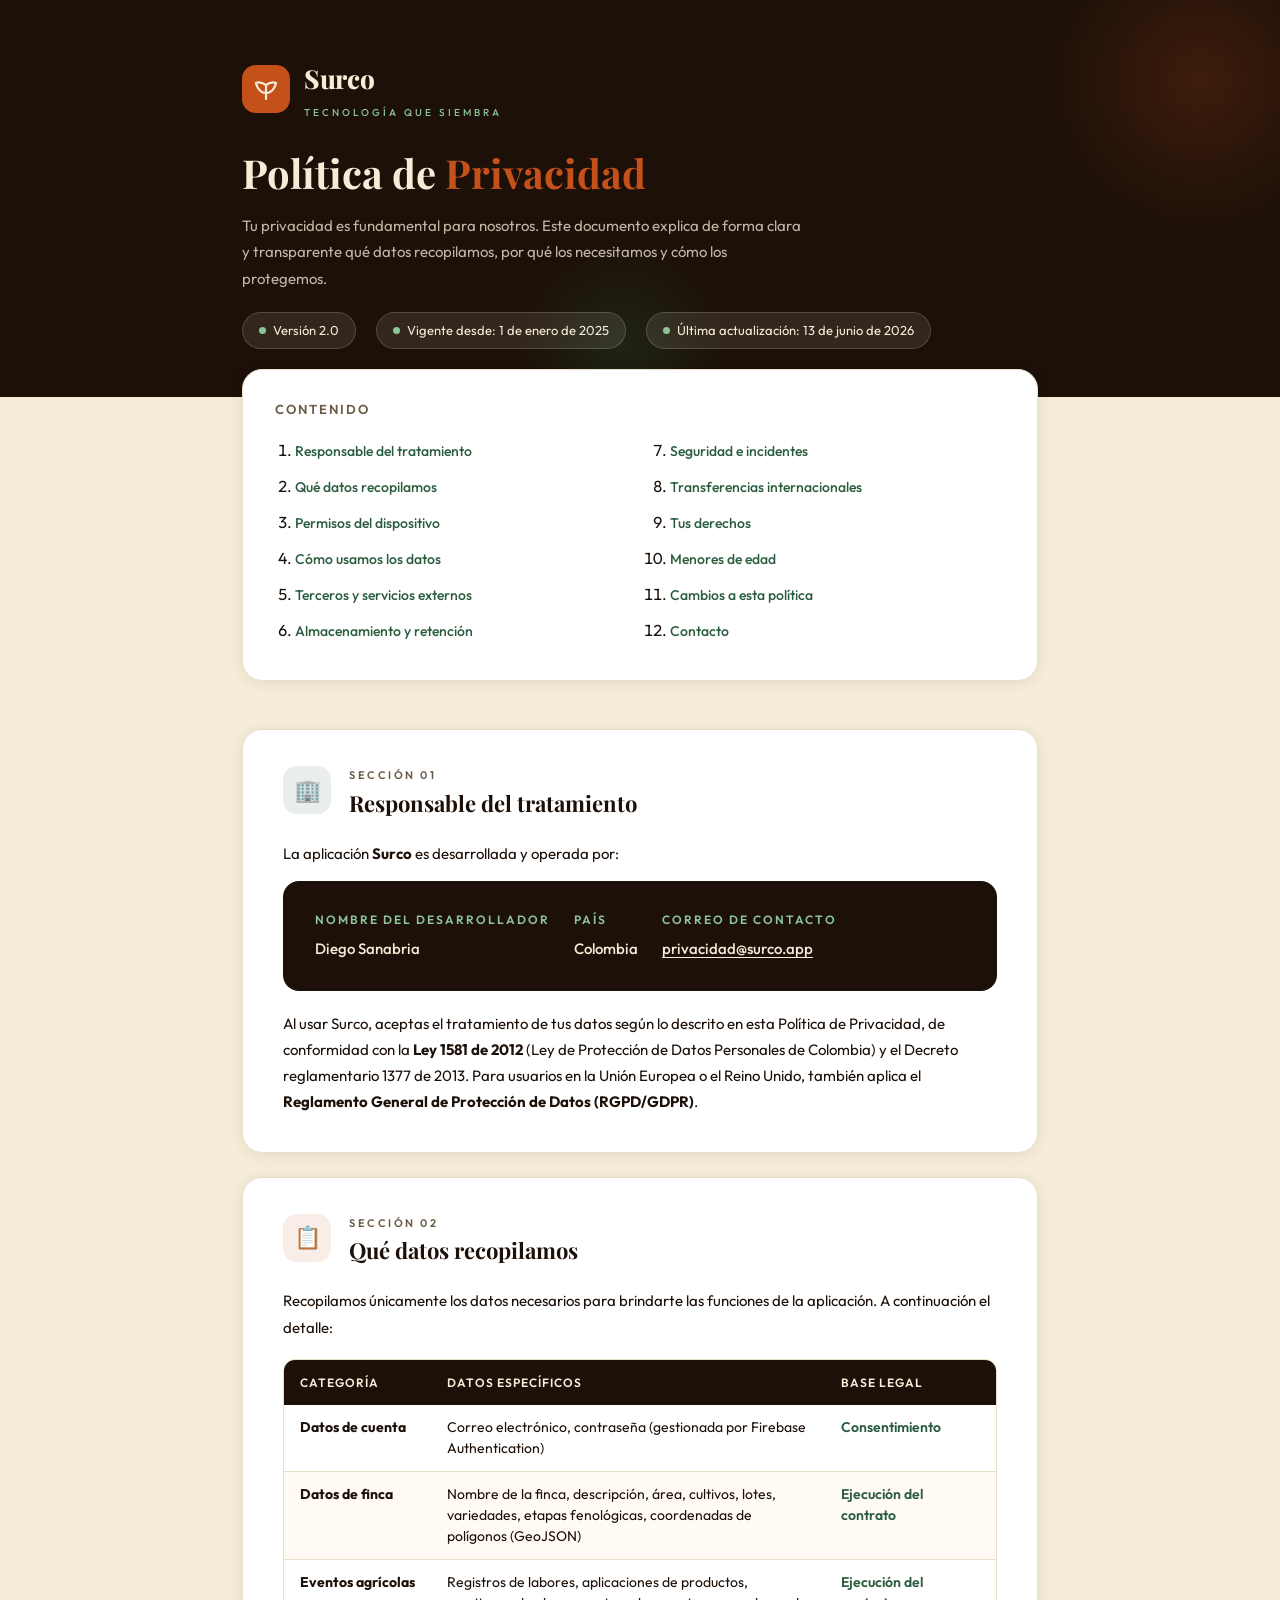
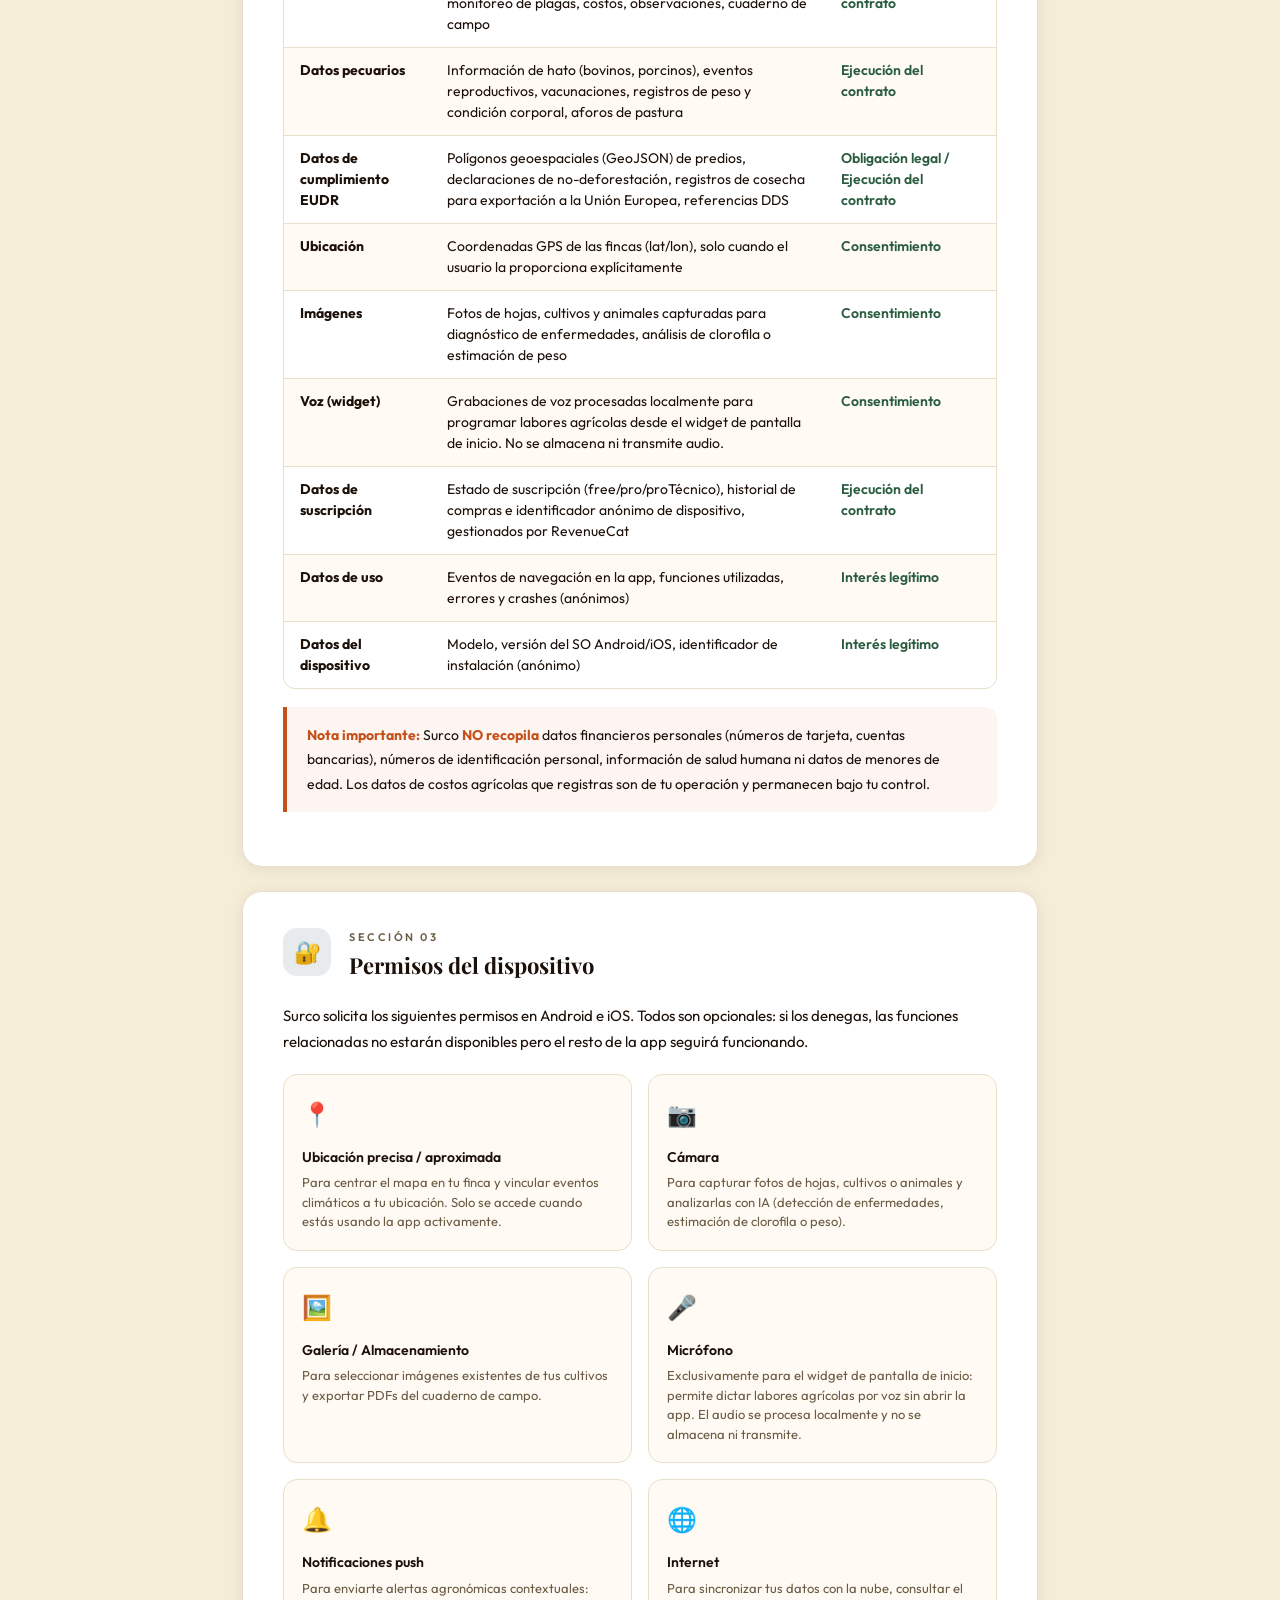
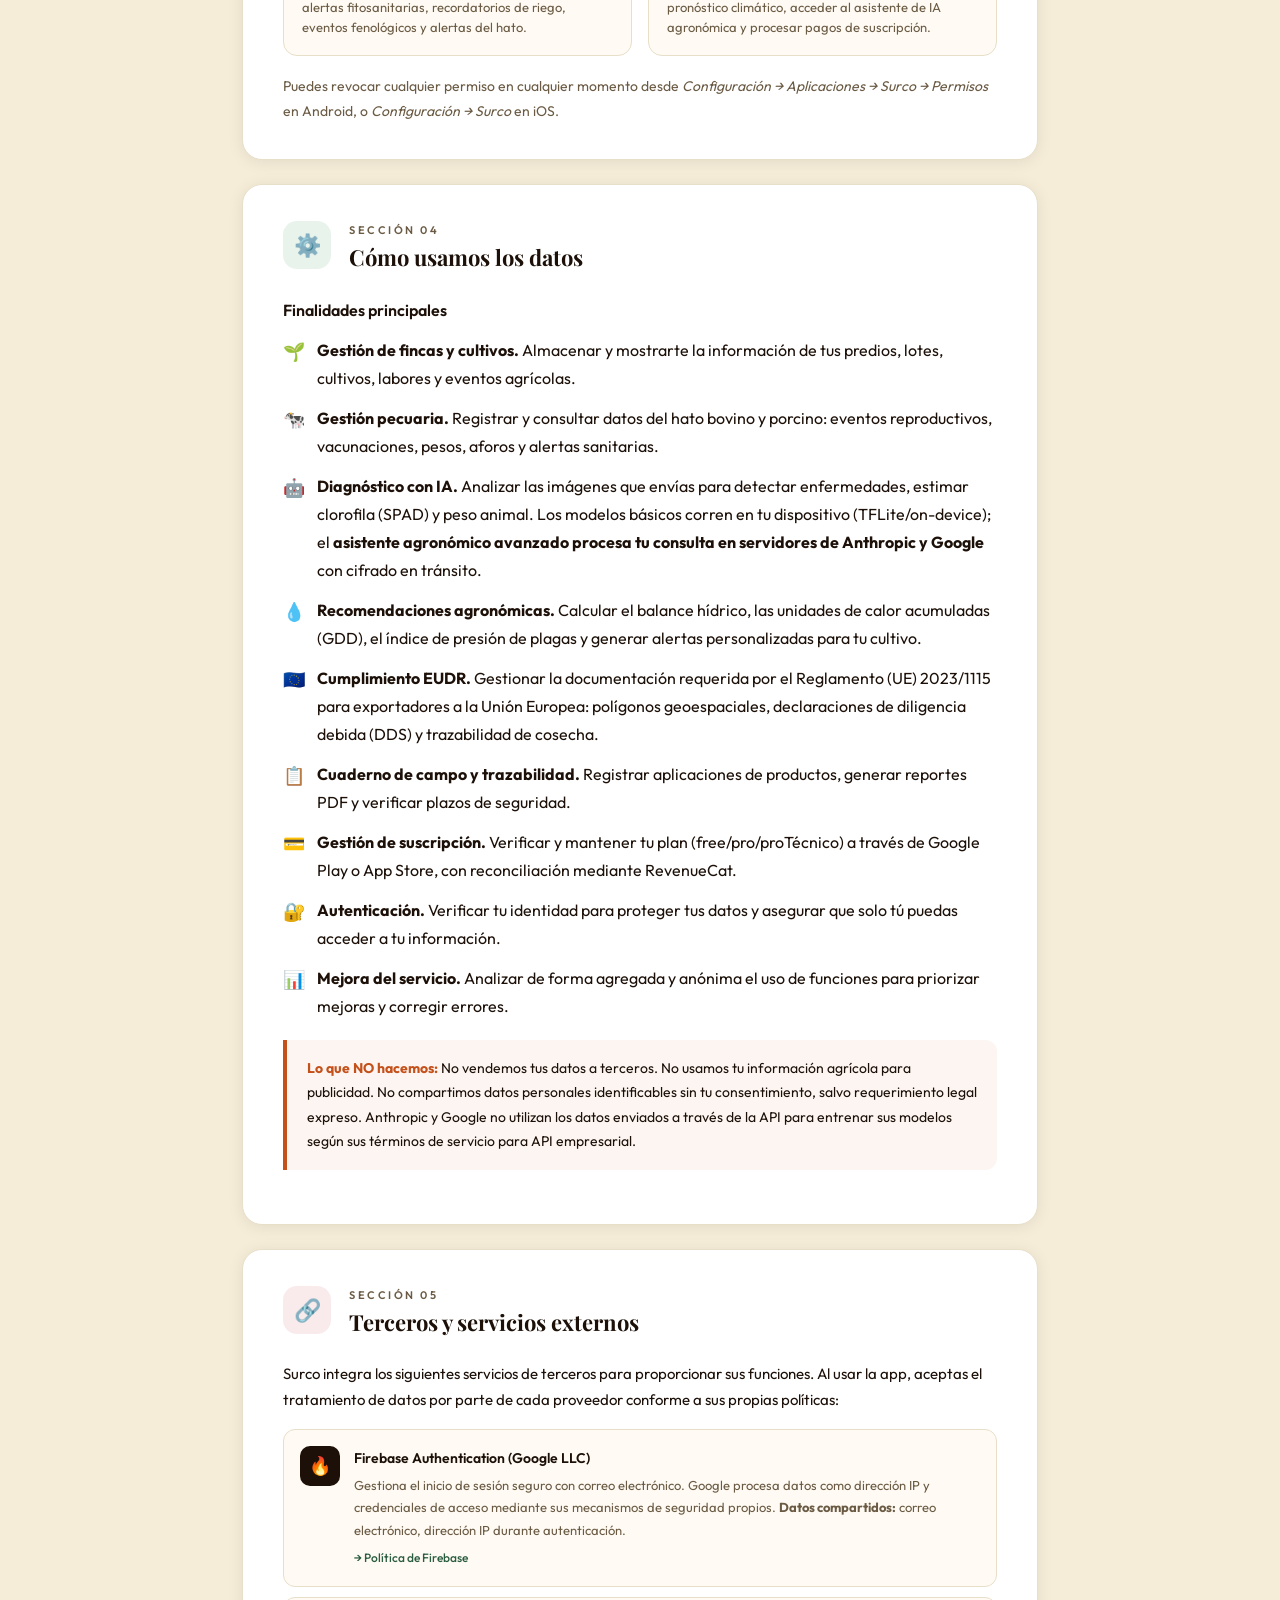
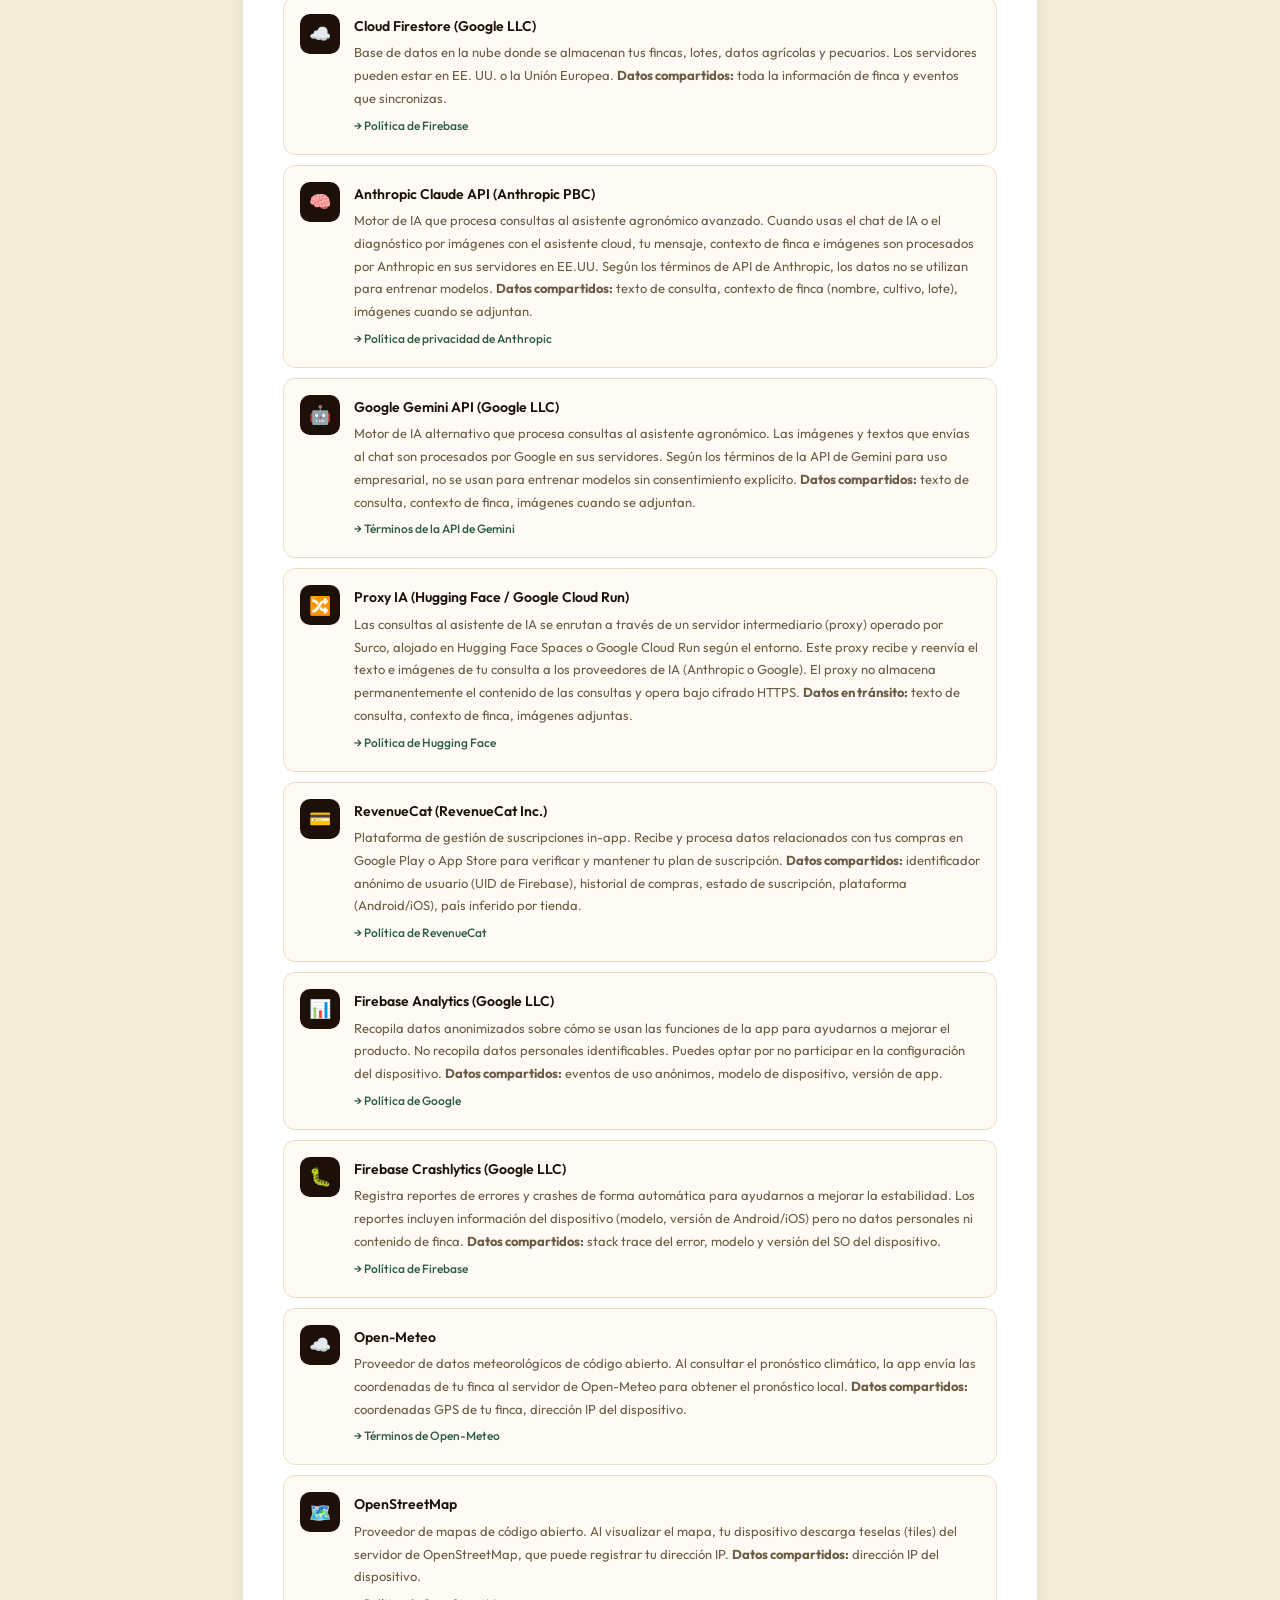
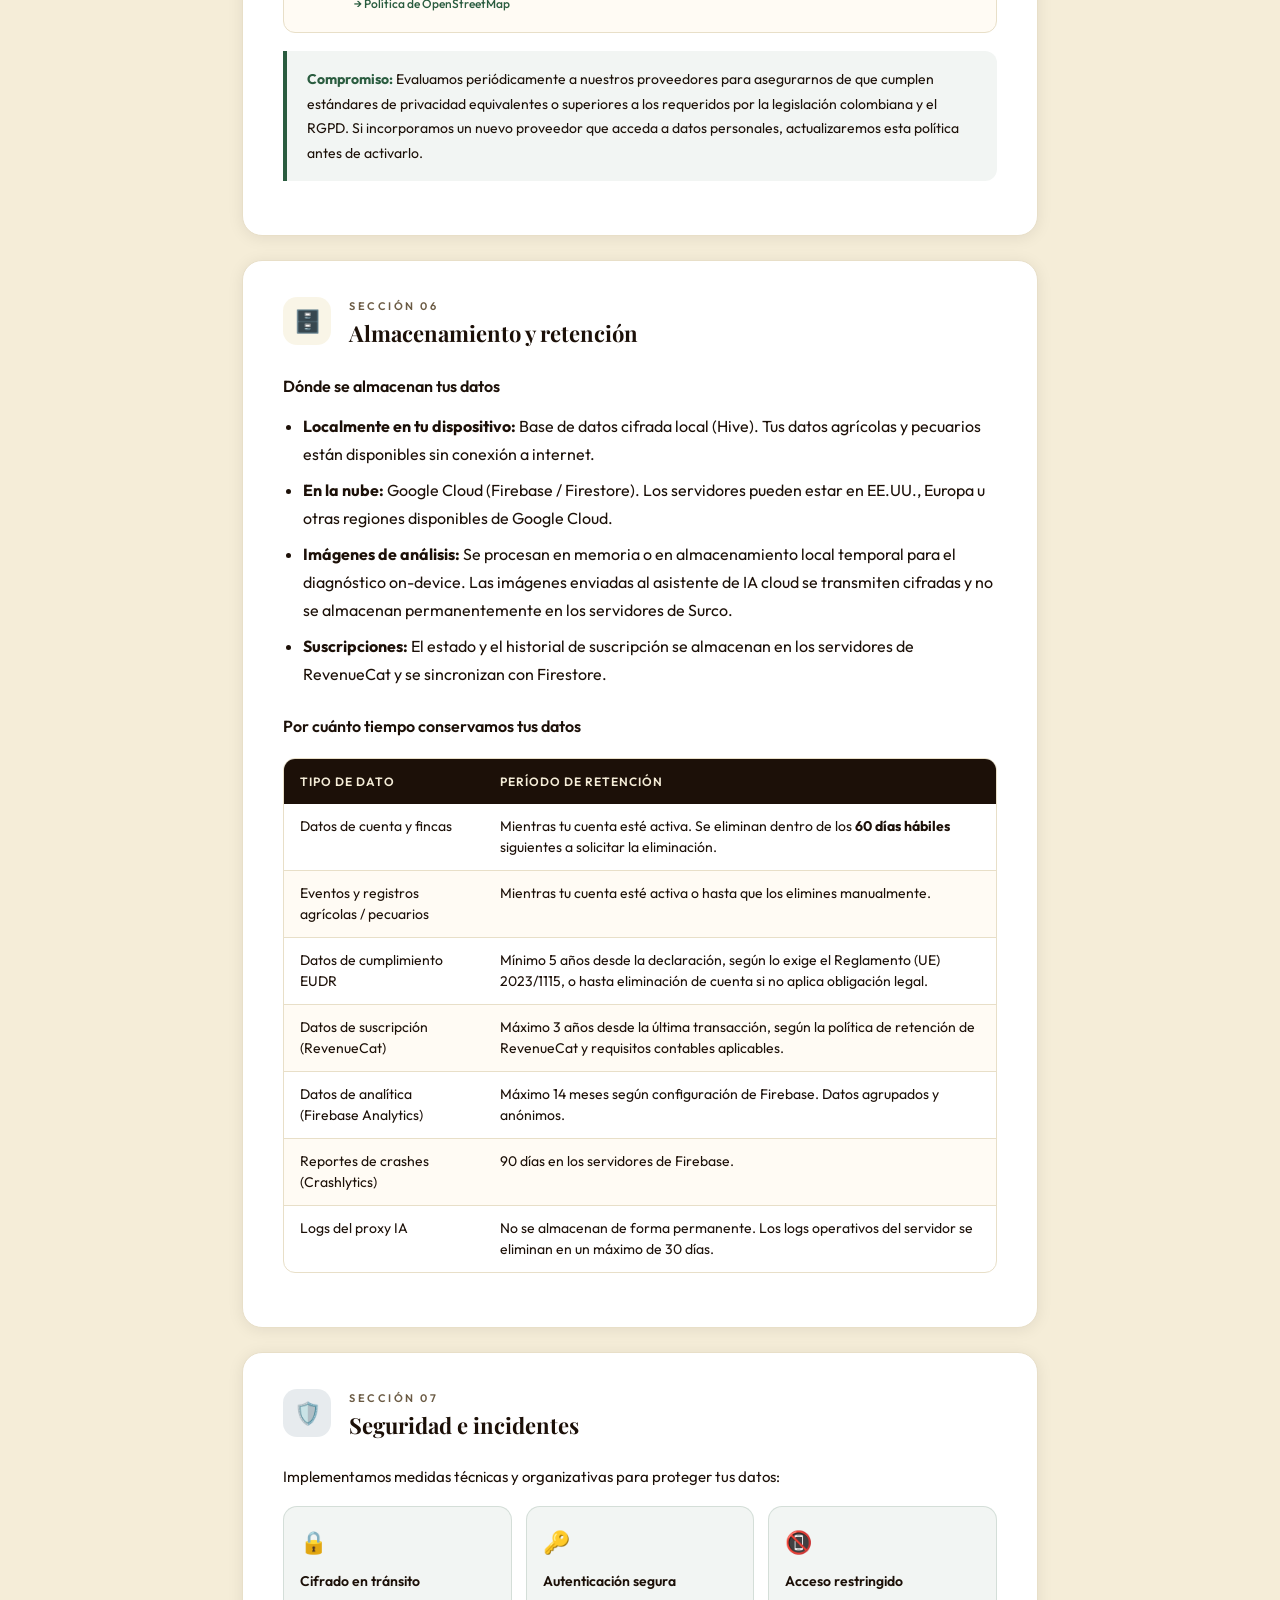
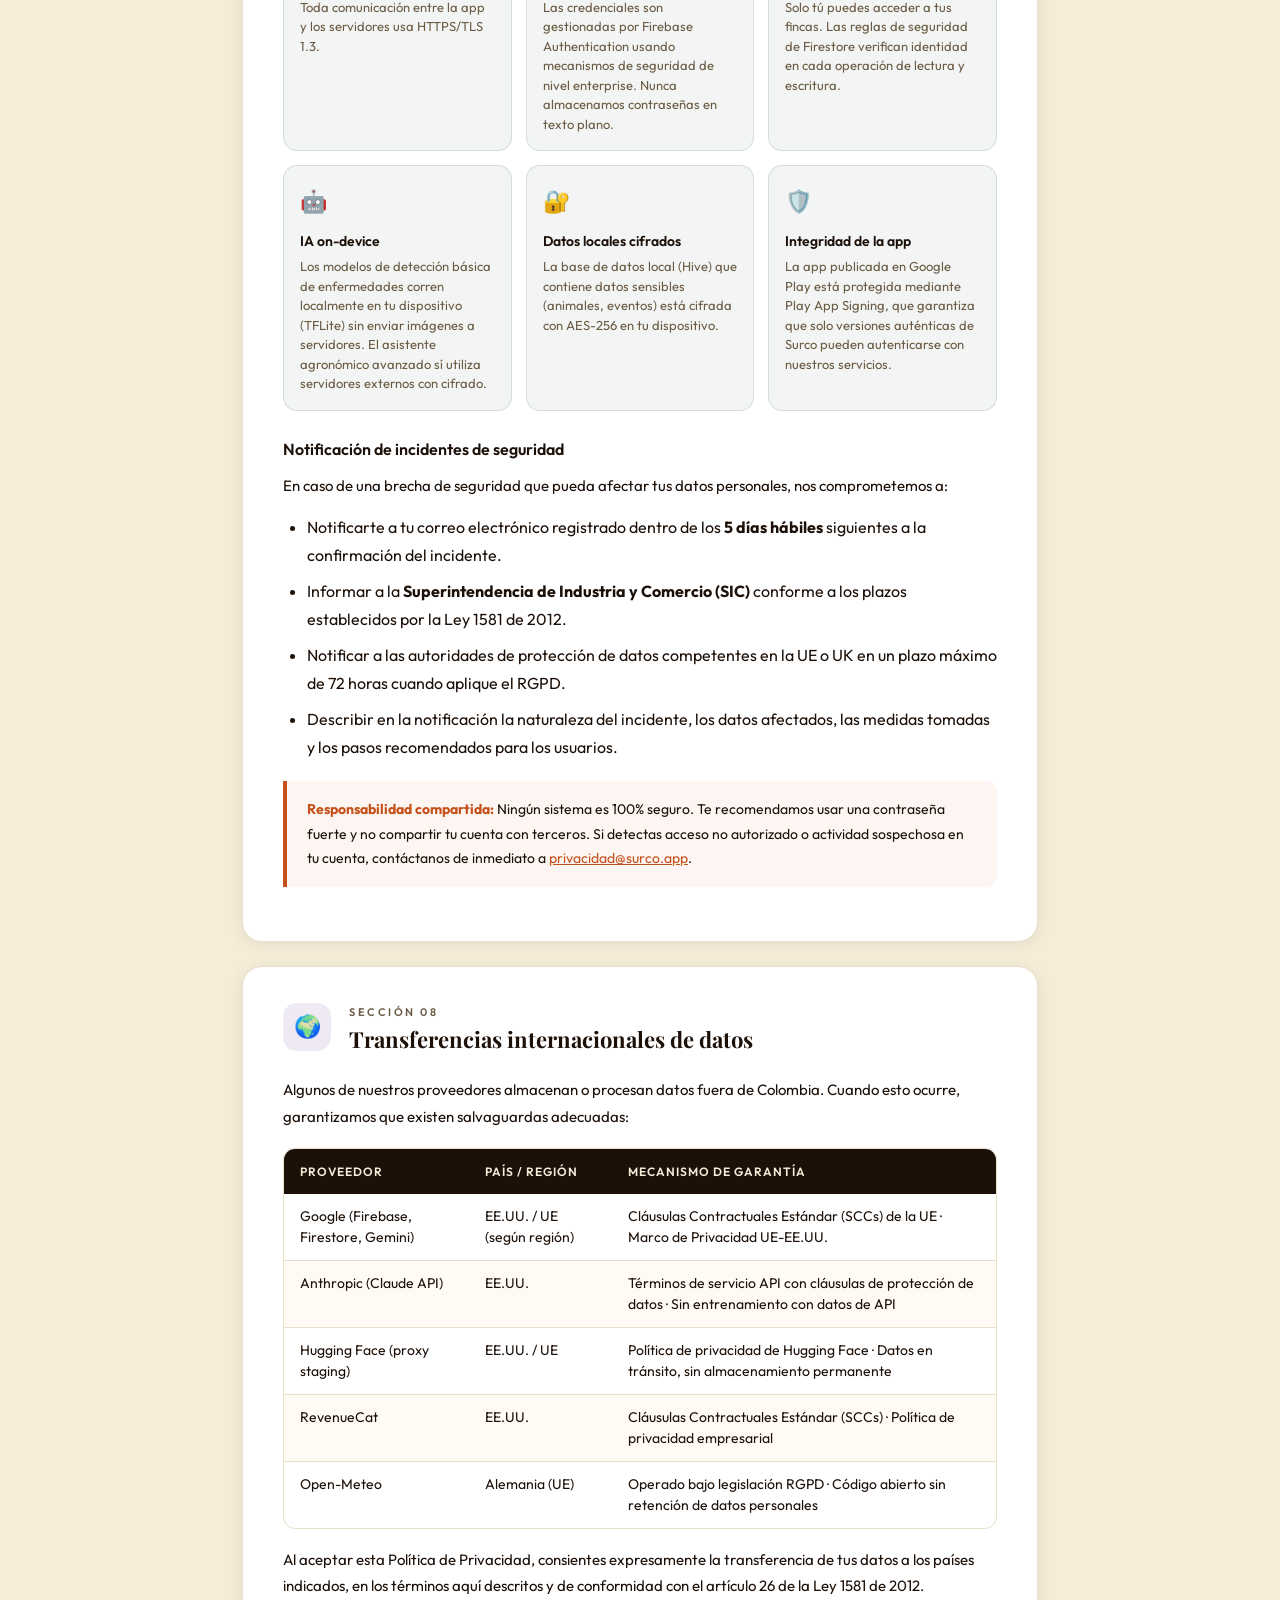
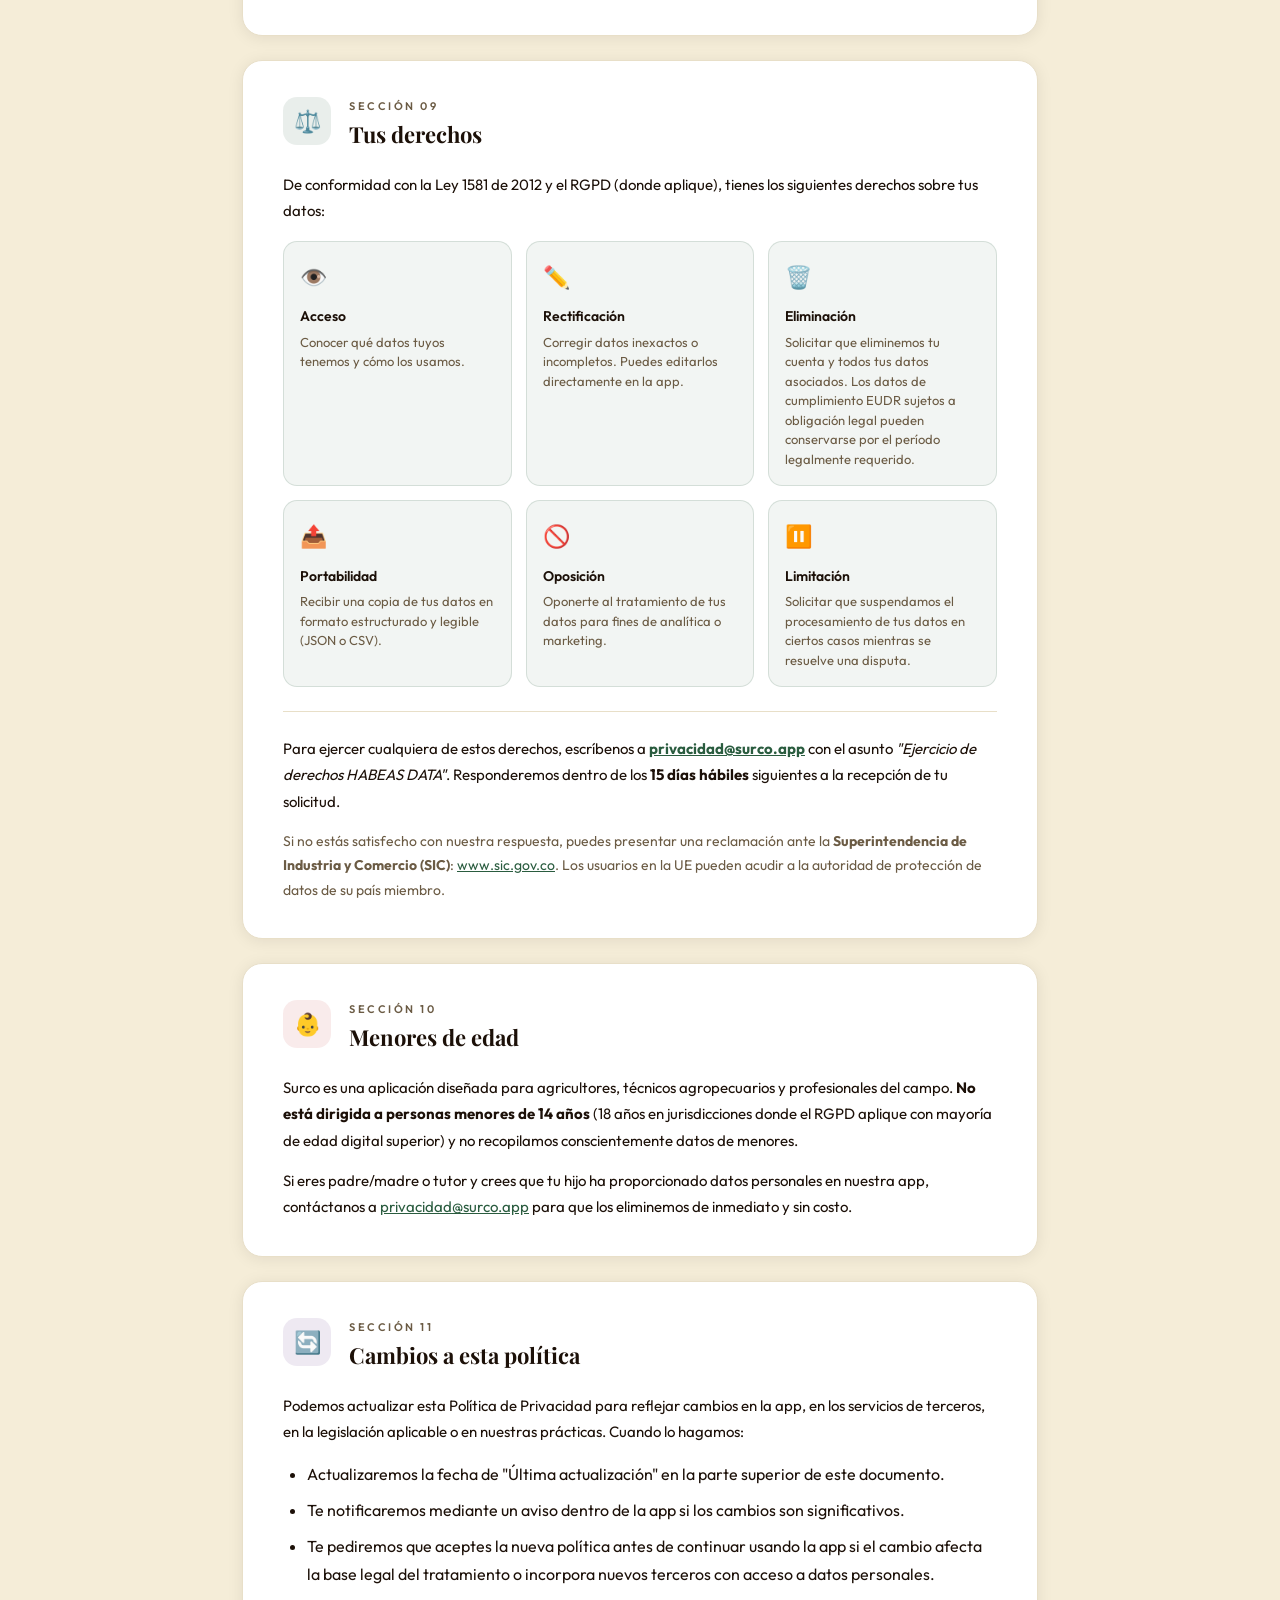
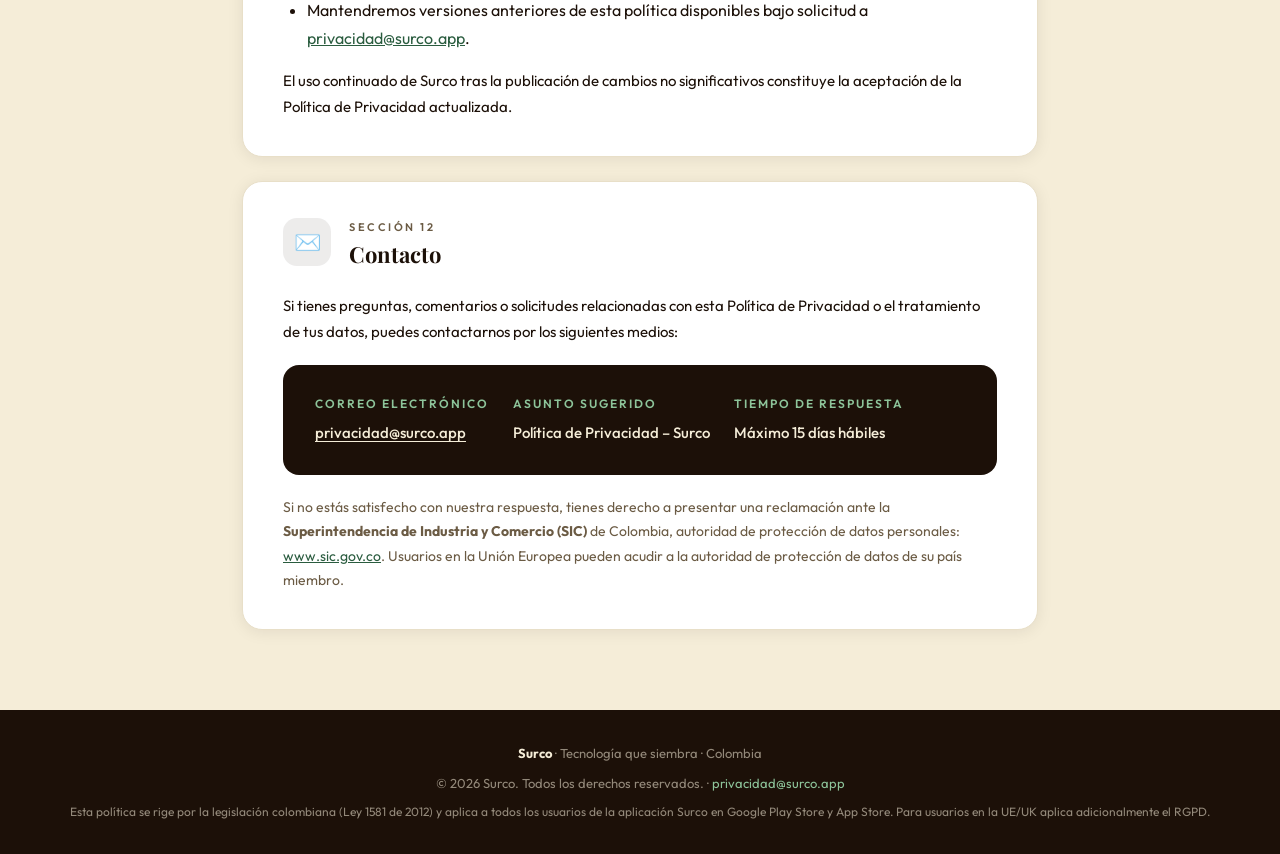
==== commit 70bd89a7: "feat(privacy): actualiza política v2.0 con cobertura legal completa - Agrega Anthropic (Claude), HF " ====
--- a/privacy-policy.html
+++ b/privacy-policy.html
@@ -430,6 +430,13 @@
 
     .highlight strong { color: var(--arcilla); }
 
+    .highlight.green {
+      background: rgba(42,92,63,.06);
+      border-left-color: var(--verde-surco);
+    }
+
+    .highlight.green strong { color: var(--verde-surco); }
+
     /* ── Contact card ──────────────────────────────────────────────────── */
     .contact-card {
       background: var(--tierra-oscura);
@@ -519,7 +526,6 @@
   <div class="header-inner">
     <div class="logo-row">
       <div class="logo-mark">
-        <!-- Surco leaf/sprout icon -->
         <svg width="28" height="28" viewBox="0 0 28 28" fill="none" xmlns="http://www.w3.org/2000/svg">
           <path d="M14 24V10M14 10C14 10 8 6 4 8C4 8 6 18 14 18M14 10C14 10 20 6 24 8C24 8 22 18 14 18" stroke="#F5EDD8" stroke-width="2.2" stroke-linecap="round" stroke-linejoin="round"/>
         </svg>
@@ -536,9 +542,9 @@
     </p>
 
     <div class="header-meta">
-      <div class="meta-pill"><span class="dot"></span> Versión 1.0</div>
+      <div class="meta-pill"><span class="dot"></span> Versión 2.0</div>
       <div class="meta-pill"><span class="dot"></span> Vigente desde: 1 de enero de 2025</div>
-      <div class="meta-pill"><span class="dot"></span> Última actualización: Marzo 2025</div>
+      <div class="meta-pill"><span class="dot"></span> Última actualización: 13 de junio de 2026</div>
     </div>
   </div>
 </header>
@@ -554,7 +560,8 @@
       <li><a href="#como-usamos">Cómo usamos los datos</a></li>
       <li><a href="#terceros">Terceros y servicios externos</a></li>
       <li><a href="#almacenamiento">Almacenamiento y retención</a></li>
-      <li><a href="#seguridad">Seguridad</a></li>
+      <li><a href="#seguridad">Seguridad e incidentes</a></li>
+      <li><a href="#transferencias">Transferencias internacionales</a></li>
       <li><a href="#derechos">Tus derechos</a></li>
       <li><a href="#menores">Menores de edad</a></li>
       <li><a href="#cambios">Cambios a esta política</a></li>
@@ -591,12 +598,12 @@
       </div>
       <div>
         <div class="contact-label">Correo de contacto</div>
-        <div class="contact-value"><a href="mailto:privacidad@surco.app">diego.san1296@gmail.com</a></div>
+        <div class="contact-value"><a href="mailto:privacidad@surco.app">privacidad@surco.app</a></div>
       </div>
     </div>
 
     <p>
-      Al usar Surco, aceptas el tratamiento de tus datos según lo descrito en esta Política de Privacidad, de conformidad con la <strong>Ley 1581 de 2012</strong> (Ley de Protección de Datos Personales de Colombia) y el Decreto reglamentario 1377 de 2013.
+      Al usar Surco, aceptas el tratamiento de tus datos según lo descrito en esta Política de Privacidad, de conformidad con la <strong>Ley 1581 de 2012</strong> (Ley de Protección de Datos Personales de Colombia) y el Decreto reglamentario 1377 de 2013. Para usuarios en la Unión Europea o el Reino Unido, también aplica el <strong>Reglamento General de Protección de Datos (RGPD/GDPR)</strong>.
     </p>
   </section>
 
@@ -623,18 +630,28 @@
       <tbody>
         <tr>
           <td><strong>Datos de cuenta</strong></td>
-          <td>Correo electrónico, contraseña (cifrada)</td>
+          <td>Correo electrónico, contraseña (gestionada por Firebase Authentication)</td>
           <td><span class="basis">Consentimiento</span></td>
         </tr>
         <tr>
           <td><strong>Datos de finca</strong></td>
-          <td>Nombre de la finca, descripción, área, cultivos, lotes, variedades, etapas fenológicas</td>
+          <td>Nombre de la finca, descripción, área, cultivos, lotes, variedades, etapas fenológicas, coordenadas de polígonos (GeoJSON)</td>
           <td><span class="basis">Ejecución del contrato</span></td>
         </tr>
         <tr>
           <td><strong>Eventos agrícolas</strong></td>
-          <td>Registros de labores, aplicaciones de productos, monitoreo de plagas, costos, observaciones</td>
+          <td>Registros de labores, aplicaciones de productos, monitoreo de plagas, costos, observaciones, cuaderno de campo</td>
           <td><span class="basis">Ejecución del contrato</span></td>
+        </tr>
+        <tr>
+          <td><strong>Datos pecuarios</strong></td>
+          <td>Información de hato (bovinos, porcinos), eventos reproductivos, vacunaciones, registros de peso y condición corporal, aforos de pastura</td>
+          <td><span class="basis">Ejecución del contrato</span></td>
+        </tr>
+        <tr>
+          <td><strong>Datos de cumplimiento EUDR</strong></td>
+          <td>Polígonos geoespaciales (GeoJSON) de predios, declaraciones de no-deforestación, registros de cosecha para exportación a la Unión Europea, referencias DDS</td>
+          <td><span class="basis">Obligación legal / Ejecución del contrato</span></td>
         </tr>
         <tr>
           <td><strong>Ubicación</strong></td>
@@ -643,8 +660,18 @@
         </tr>
         <tr>
           <td><strong>Imágenes</strong></td>
-          <td>Fotos de hojas/cultivos capturadas para diagnóstico de enfermedades o análisis de clorofila</td>
+          <td>Fotos de hojas, cultivos y animales capturadas para diagnóstico de enfermedades, análisis de clorofila o estimación de peso</td>
           <td><span class="basis">Consentimiento</span></td>
+        </tr>
+        <tr>
+          <td><strong>Voz (widget)</strong></td>
+          <td>Grabaciones de voz procesadas localmente para programar labores agrícolas desde el widget de pantalla de inicio. No se almacena ni transmite audio.</td>
+          <td><span class="basis">Consentimiento</span></td>
+        </tr>
+        <tr>
+          <td><strong>Datos de suscripción</strong></td>
+          <td>Estado de suscripción (free/pro/proTécnico), historial de compras e identificador anónimo de dispositivo, gestionados por RevenueCat</td>
+          <td><span class="basis">Ejecución del contrato</span></td>
         </tr>
         <tr>
           <td><strong>Datos de uso</strong></td>
@@ -653,14 +680,14 @@
         </tr>
         <tr>
           <td><strong>Datos del dispositivo</strong></td>
-          <td>Modelo, versión del SO Android, identificador de instalación (anónimo)</td>
+          <td>Modelo, versión del SO Android/iOS, identificador de instalación (anónimo)</td>
           <td><span class="basis">Interés legítimo</span></td>
         </tr>
       </tbody>
     </table>
 
     <div class="highlight">
-      <strong>Nota importante:</strong> Surco <strong>NO recopila</strong> datos financieros personales, números de identificación, información de salud ni datos de menores de edad. Los datos de costos agrícolas que registras son de tu operación y permanecen bajo tu control.
+      <strong>Nota importante:</strong> Surco <strong>NO recopila</strong> datos financieros personales (números de tarjeta, cuentas bancarias), números de identificación personal, información de salud humana ni datos de menores de edad. Los datos de costos agrícolas que registras son de tu operación y permanecen bajo tu control.
     </div>
   </section>
 
@@ -674,7 +701,7 @@
       </div>
     </div>
 
-    <p>Surco solicita los siguientes permisos en Android. Todos son opcionales: si los denegas, las funciones relacionadas no estarán disponibles pero el resto de la app seguirá funcionando.</p>
+    <p>Surco solicita los siguientes permisos en Android e iOS. Todos son opcionales: si los denegas, las funciones relacionadas no estarán disponibles pero el resto de la app seguirá funcionando.</p>
 
     <div class="permission-grid">
 
@@ -682,7 +709,7 @@
         <div class="perm-icon">📍</div>
         <div class="perm-name">Ubicación precisa / aproximada</div>
         <div class="perm-reason">
-          Para centrar el mapa en tu finca y vincular eventos climáticos a tu ubicación. Solo se accede cuando estás usando la app.
+          Para centrar el mapa en tu finca y vincular eventos climáticos a tu ubicación. Solo se accede cuando estás usando la app activamente.
         </div>
       </div>
 
@@ -690,7 +717,7 @@
         <div class="perm-icon">📷</div>
         <div class="perm-name">Cámara</div>
         <div class="perm-reason">
-          Para capturar fotos de hojas o cultivos y analizarlas con IA (detección de enfermedades, estimación de clorofila).
+          Para capturar fotos de hojas, cultivos o animales y analizarlas con IA (detección de enfermedades, estimación de clorofila o peso).
         </div>
       </div>
 
@@ -703,17 +730,33 @@
       </div>
 
       <div class="permission-card">
+        <div class="perm-icon">🎤</div>
+        <div class="perm-name">Micrófono</div>
+        <div class="perm-reason">
+          Exclusivamente para el widget de pantalla de inicio: permite dictar labores agrícolas por voz sin abrir la app. El audio se procesa localmente y no se almacena ni transmite.
+        </div>
+      </div>
+
+      <div class="permission-card">
+        <div class="perm-icon">🔔</div>
+        <div class="perm-name">Notificaciones push</div>
+        <div class="perm-reason">
+          Para enviarte alertas agronómicas contextuales: alertas fitosanitarias, recordatorios de riego, eventos fenológicos y alertas del hato.
+        </div>
+      </div>
+
+      <div class="permission-card">
         <div class="perm-icon">🌐</div>
         <div class="perm-name">Internet</div>
         <div class="perm-reason">
-          Para sincronizar tus datos con la nube, consultar el pronóstico climático y acceder al asistente de IA agronómica.
+          Para sincronizar tus datos con la nube, consultar el pronóstico climático, acceder al asistente de IA agronómica y procesar pagos de suscripción.
         </div>
       </div>
 
     </div>
 
     <p style="font-size:14px; color: var(--text-muted); margin-top:8px;">
-      Puedes revocar cualquier permiso en cualquier momento desde <em>Configuración → Aplicaciones → Surco → Permisos</em> en tu dispositivo Android.
+      Puedes revocar cualquier permiso en cualquier momento desde <em>Configuración → Aplicaciones → Surco → Permisos</em> en Android, o <em>Configuración → Surco</em> en iOS.
     </p>
   </section>
 
@@ -735,16 +778,28 @@
         <span><strong>Gestión de fincas y cultivos.</strong> Almacenar y mostrarte la información de tus predios, lotes, cultivos, labores y eventos agrícolas.</span>
       </li>
       <li style="display:flex;gap:12px;align-items:flex-start;">
+        <span style="font-size:18px; flex-shrink:0;">🐄</span>
+        <span><strong>Gestión pecuaria.</strong> Registrar y consultar datos del hato bovino y porcino: eventos reproductivos, vacunaciones, pesos, aforos y alertas sanitarias.</span>
+      </li>
+      <li style="display:flex;gap:12px;align-items:flex-start;">
         <span style="font-size:18px; flex-shrink:0;">🤖</span>
-        <span><strong>Diagnóstico con IA.</strong> Analizar las imágenes de hojas que envías para detectar enfermedades y estimar el contenido de clorofila (SPAD) directamente en tu dispositivo o mediante modelos en la nube.</span>
+        <span><strong>Diagnóstico con IA.</strong> Analizar las imágenes que envías para detectar enfermedades, estimar clorofila (SPAD) y peso animal. Los modelos básicos corren en tu dispositivo (TFLite/on-device); el <strong>asistente agronómico avanzado procesa tu consulta en servidores de Anthropic y Google</strong> con cifrado en tránsito.</span>
       </li>
       <li style="display:flex;gap:12px;align-items:flex-start;">
         <span style="font-size:18px; flex-shrink:0;">💧</span>
         <span><strong>Recomendaciones agronómicas.</strong> Calcular el balance hídrico, las unidades de calor acumuladas (GDD), el índice de presión de plagas y generar alertas personalizadas para tu cultivo.</span>
       </li>
       <li style="display:flex;gap:12px;align-items:flex-start;">
+        <span style="font-size:18px; flex-shrink:0;">🇪🇺</span>
+        <span><strong>Cumplimiento EUDR.</strong> Gestionar la documentación requerida por el Reglamento (UE) 2023/1115 para exportadores a la Unión Europea: polígonos geoespaciales, declaraciones de diligencia debida (DDS) y trazabilidad de cosecha.</span>
+      </li>
+      <li style="display:flex;gap:12px;align-items:flex-start;">
         <span style="font-size:18px; flex-shrink:0;">📋</span>
-        <span><strong>Cuaderno de campo y trazabilidad.</strong> Registrar aplicaciones de productos, generar reportes PDF con firma técnica y verificar el semáforo IIH para cumplimiento de plazos de seguridad.</span>
+        <span><strong>Cuaderno de campo y trazabilidad.</strong> Registrar aplicaciones de productos, generar reportes PDF y verificar plazos de seguridad.</span>
+      </li>
+      <li style="display:flex;gap:12px;align-items:flex-start;">
+        <span style="font-size:18px; flex-shrink:0;">💳</span>
+        <span><strong>Gestión de suscripción.</strong> Verificar y mantener tu plan (free/pro/proTécnico) a través de Google Play o App Store, con reconciliación mediante RevenueCat.</span>
       </li>
       <li style="display:flex;gap:12px;align-items:flex-start;">
         <span style="font-size:18px; flex-shrink:0;">🔐</span>
@@ -757,7 +812,7 @@
     </ul>
 
     <div class="highlight">
-      <strong>Lo que NO hacemos:</strong> No vendemos tus datos a terceros. No usamos tu información agrícola para publicidad. No compartimos datos personales identificables sin tu consentimiento, salvo requerimiento legal.
+      <strong>Lo que NO hacemos:</strong> No vendemos tus datos a terceros. No usamos tu información agrícola para publicidad. No compartimos datos personales identificables sin tu consentimiento, salvo requerimiento legal expreso. Anthropic y Google no utilizan los datos enviados a través de la API para entrenar sus modelos según sus términos de servicio para API empresarial.
     </div>
   </section>
 
@@ -771,7 +826,7 @@
       </div>
     </div>
 
-    <p>Surco integra servicios de terceros para proporcionar sus funciones. Cada proveedor tiene sus propias políticas de privacidad:</p>
+    <p>Surco integra los siguientes servicios de terceros para proporcionar sus funciones. Al usar la app, aceptas el tratamiento de datos por parte de cada proveedor conforme a sus propias políticas:</p>
 
     <ul class="third-party-list">
 
@@ -779,7 +834,7 @@
         <div class="tp-icon">🔥</div>
         <div>
           <div class="tp-name">Firebase Authentication (Google LLC)</div>
-          <div class="tp-desc">Gestiona el inicio de sesión seguro con correo electrónico. Google puede procesar datos como dirección IP y credenciales cifradas.</div>
+          <div class="tp-desc">Gestiona el inicio de sesión seguro con correo electrónico. Google procesa datos como dirección IP y credenciales de acceso mediante sus mecanismos de seguridad propios. <strong>Datos compartidos:</strong> correo electrónico, dirección IP durante autenticación.</div>
           <a href="https://firebase.google.com/support/privacy" target="_blank" rel="noopener">→ Política de Firebase</a>
         </div>
       </li>
@@ -788,7 +843,7 @@
         <div class="tp-icon">☁️</div>
         <div>
           <div class="tp-name">Cloud Firestore (Google LLC)</div>
-          <div class="tp-desc">Base de datos en la nube donde se almacenan tus fincas, lotes y datos agrícolas. Los servidores pueden estar en EE. UU. o la Unión Europea.</div>
+          <div class="tp-desc">Base de datos en la nube donde se almacenan tus fincas, lotes, datos agrícolas y pecuarios. Los servidores pueden estar en EE. UU. o la Unión Europea. <strong>Datos compartidos:</strong> toda la información de finca y eventos que sincronizas.</div>
           <a href="https://firebase.google.com/support/privacy" target="_blank" rel="noopener">→ Política de Firebase</a>
         </div>
       </li>
@@ -796,9 +851,36 @@
       <li>
         <div class="tp-icon">🧠</div>
         <div>
+          <div class="tp-name">Anthropic Claude API (Anthropic PBC)</div>
+          <div class="tp-desc">Motor de IA que procesa consultas al asistente agronómico avanzado. Cuando usas el chat de IA o el diagnóstico por imágenes con el asistente cloud, tu mensaje, contexto de finca e imágenes son procesados por Anthropic en sus servidores en EE.UU. Según los términos de API de Anthropic, los datos no se utilizan para entrenar modelos. <strong>Datos compartidos:</strong> texto de consulta, contexto de finca (nombre, cultivo, lote), imágenes cuando se adjuntan.</div>
+          <a href="https://www.anthropic.com/legal/privacy" target="_blank" rel="noopener">→ Política de privacidad de Anthropic</a>
+        </div>
+      </li>
+
+      <li>
+        <div class="tp-icon">🤖</div>
+        <div>
           <div class="tp-name">Google Gemini API (Google LLC)</div>
-          <div class="tp-desc">Motor de IA que procesa tus consultas al asistente agronómico. Las imágenes y textos que envías al chat son procesados por Google en sus servidores. No se usan para entrenar modelos sin consentimiento explícito.</div>
+          <div class="tp-desc">Motor de IA alternativo que procesa consultas al asistente agronómico. Las imágenes y textos que envías al chat son procesados por Google en sus servidores. Según los términos de la API de Gemini para uso empresarial, no se usan para entrenar modelos sin consentimiento explícito. <strong>Datos compartidos:</strong> texto de consulta, contexto de finca, imágenes cuando se adjuntan.</div>
           <a href="https://ai.google.dev/gemini-api/terms" target="_blank" rel="noopener">→ Términos de la API de Gemini</a>
+        </div>
+      </li>
+
+      <li>
+        <div class="tp-icon">🔀</div>
+        <div>
+          <div class="tp-name">Proxy IA (Hugging Face / Google Cloud Run)</div>
+          <div class="tp-desc">Las consultas al asistente de IA se enrutan a través de un servidor intermediario (proxy) operado por Surco, alojado en Hugging Face Spaces o Google Cloud Run según el entorno. Este proxy recibe y reenvía el texto e imágenes de tu consulta a los proveedores de IA (Anthropic o Google). El proxy no almacena permanentemente el contenido de las consultas y opera bajo cifrado HTTPS. <strong>Datos en tránsito:</strong> texto de consulta, contexto de finca, imágenes adjuntas.</div>
+          <a href="https://huggingface.co/privacy" target="_blank" rel="noopener">→ Política de Hugging Face</a>
+        </div>
+      </li>
+
+      <li>
+        <div class="tp-icon">💳</div>
+        <div>
+          <div class="tp-name">RevenueCat (RevenueCat Inc.)</div>
+          <div class="tp-desc">Plataforma de gestión de suscripciones in-app. Recibe y procesa datos relacionados con tus compras en Google Play o App Store para verificar y mantener tu plan de suscripción. <strong>Datos compartidos:</strong> identificador anónimo de usuario (UID de Firebase), historial de compras, estado de suscripción, plataforma (Android/iOS), país inferido por tienda.</div>
+          <a href="https://www.revenuecat.com/privacy" target="_blank" rel="noopener">→ Política de RevenueCat</a>
         </div>
       </li>
 
@@ -806,7 +888,7 @@
         <div class="tp-icon">📊</div>
         <div>
           <div class="tp-name">Firebase Analytics (Google LLC)</div>
-          <div class="tp-desc">Recopila datos anonimizados sobre cómo se usan las funciones de la app. No recopila datos personales identificables. Puedes optar por no participar en la configuración del dispositivo.</div>
+          <div class="tp-desc">Recopila datos anonimizados sobre cómo se usan las funciones de la app para ayudarnos a mejorar el producto. No recopila datos personales identificables. Puedes optar por no participar en la configuración del dispositivo. <strong>Datos compartidos:</strong> eventos de uso anónimos, modelo de dispositivo, versión de app.</div>
           <a href="https://policies.google.com/privacy" target="_blank" rel="noopener">→ Política de Google</a>
         </div>
       </li>
@@ -815,8 +897,17 @@
         <div class="tp-icon">🐛</div>
         <div>
           <div class="tp-name">Firebase Crashlytics (Google LLC)</div>
-          <div class="tp-desc">Registra reportes de errores y crashes de forma automática para ayudarnos a mejorar la estabilidad. Los reportes incluyen información del dispositivo (modelo, versión de Android) pero no datos personales.</div>
+          <div class="tp-desc">Registra reportes de errores y crashes de forma automática para ayudarnos a mejorar la estabilidad. Los reportes incluyen información del dispositivo (modelo, versión de Android/iOS) pero no datos personales ni contenido de finca. <strong>Datos compartidos:</strong> stack trace del error, modelo y versión del SO del dispositivo.</div>
           <a href="https://firebase.google.com/support/privacy" target="_blank" rel="noopener">→ Política de Firebase</a>
+        </div>
+      </li>
+
+      <li>
+        <div class="tp-icon">☁️</div>
+        <div>
+          <div class="tp-name">Open-Meteo</div>
+          <div class="tp-desc">Proveedor de datos meteorológicos de código abierto. Al consultar el pronóstico climático, la app envía las coordenadas de tu finca al servidor de Open-Meteo para obtener el pronóstico local. <strong>Datos compartidos:</strong> coordenadas GPS de tu finca, dirección IP del dispositivo.</div>
+          <a href="https://open-meteo.com/en/terms" target="_blank" rel="noopener">→ Términos de Open-Meteo</a>
         </div>
       </li>
 
@@ -824,16 +915,16 @@
         <div class="tp-icon">🗺️</div>
         <div>
           <div class="tp-name">OpenStreetMap</div>
-          <div class="tp-desc">Proveedor de mapas de código abierto. Al visualizar el mapa, tu dispositivo descarga teselas (tiles) del servidor de OpenStreetMap, que puede registrar tu dirección IP.</div>
+          <div class="tp-desc">Proveedor de mapas de código abierto. Al visualizar el mapa, tu dispositivo descarga teselas (tiles) del servidor de OpenStreetMap, que puede registrar tu dirección IP. <strong>Datos compartidos:</strong> dirección IP del dispositivo.</div>
           <a href="https://osmfoundation.org/wiki/Privacy_Policy" target="_blank" rel="noopener">→ Política de OpenStreetMap</a>
         </div>
       </li>
 
     </ul>
 
-    <p style="font-size:14px; color: var(--text-muted);">
-      Todos los proveedores listados son miembros del Marco de Privacidad de Datos UE-EE.UU. o cuentan con cláusulas contractuales estándar aprobadas para la transferencia internacional de datos.
-    </p>
+    <div class="highlight green">
+      <strong>Compromiso:</strong> Evaluamos periódicamente a nuestros proveedores para asegurarnos de que cumplen estándares de privacidad equivalentes o superiores a los requeridos por la legislación colombiana y el RGPD. Si incorporamos un nuevo proveedor que acceda a datos personales, actualizaremos esta política antes de activarlo.
+    </div>
   </section>
 
   <!-- ── 6. Almacenamiento y retención ────────────────────────────────── -->
@@ -848,9 +939,10 @@
 
     <h3>Dónde se almacenan tus datos</h3>
     <ul style="margin: 12px 0 20px 20px; display:flex; flex-direction:column; gap:8px;">
-      <li><strong>Localmente en tu dispositivo:</strong> Hive (base de datos NoSQL local). Tus datos están disponibles sin conexión a internet.</li>
-      <li><strong>En la nube:</strong> Google Cloud (Firebase / Firestore). Los servidores pueden estar en EE.UU., Europa o cualquier región disponible de Google Cloud.</li>
-      <li><strong>Imágenes de análisis:</strong> Se procesan en memoria o en almacenamiento local temporal. No se suben permanentemente a ningún servidor sin tu acción explícita.</li>
+      <li><strong>Localmente en tu dispositivo:</strong> Base de datos cifrada local (Hive). Tus datos agrícolas y pecuarios están disponibles sin conexión a internet.</li>
+      <li><strong>En la nube:</strong> Google Cloud (Firebase / Firestore). Los servidores pueden estar en EE.UU., Europa u otras regiones disponibles de Google Cloud.</li>
+      <li><strong>Imágenes de análisis:</strong> Se procesan en memoria o en almacenamiento local temporal para el diagnóstico on-device. Las imágenes enviadas al asistente de IA cloud se transmiten cifradas y no se almacenan permanentemente en los servidores de Surco.</li>
+      <li><strong>Suscripciones:</strong> El estado y el historial de suscripción se almacenan en los servidores de RevenueCat y se sincronizan con Firestore.</li>
     </ul>
 
     <h3>Por cuánto tiempo conservamos tus datos</h3>
@@ -864,11 +956,19 @@
       <tbody>
         <tr>
           <td>Datos de cuenta y fincas</td>
-          <td>Mientras tu cuenta esté activa. Se eliminan a los 30 días de solicitar la eliminación.</td>
-        </tr>
-        <tr>
-          <td>Eventos y registros agrícolas</td>
+          <td>Mientras tu cuenta esté activa. Se eliminan dentro de los <strong>60 días hábiles</strong> siguientes a solicitar la eliminación.</td>
+        </tr>
+        <tr>
+          <td>Eventos y registros agrícolas / pecuarios</td>
           <td>Mientras tu cuenta esté activa o hasta que los elimines manualmente.</td>
+        </tr>
+        <tr>
+          <td>Datos de cumplimiento EUDR</td>
+          <td>Mínimo 5 años desde la declaración, según lo exige el Reglamento (UE) 2023/1115, o hasta eliminación de cuenta si no aplica obligación legal.</td>
+        </tr>
+        <tr>
+          <td>Datos de suscripción (RevenueCat)</td>
+          <td>Máximo 3 años desde la última transacción, según la política de retención de RevenueCat y requisitos contables aplicables.</td>
         </tr>
         <tr>
           <td>Datos de analítica (Firebase Analytics)</td>
@@ -877,18 +977,22 @@
         <tr>
           <td>Reportes de crashes (Crashlytics)</td>
           <td>90 días en los servidores de Firebase.</td>
+        </tr>
+        <tr>
+          <td>Logs del proxy IA</td>
+          <td>No se almacenan de forma permanente. Los logs operativos del servidor se eliminan en un máximo de 30 días.</td>
         </tr>
       </tbody>
     </table>
   </section>
 
-  <!-- ── 7. Seguridad ────────────────────────────────────────────────── -->
+  <!-- ── 7. Seguridad e incidentes ──────────────────────────────────── -->
   <section class="section" id="seguridad">
     <div class="section-header">
       <div class="section-icon blue">🛡️</div>
       <div class="section-title-group">
         <div class="section-number">Sección 07</div>
-        <h2>Seguridad</h2>
+        <h2>Seguridad e incidentes</h2>
       </div>
     </div>
 
@@ -902,32 +1006,109 @@
       </div>
       <div class="right-card">
         <div class="right-icon">🔑</div>
-        <div class="right-title">Contraseñas seguras</div>
-        <div class="right-desc">Las contraseñas se cifran con bcrypt por Firebase Authentication. Nunca las almacenamos en texto plano.</div>
+        <div class="right-title">Autenticación segura</div>
+        <div class="right-desc">Las credenciales son gestionadas por Firebase Authentication usando mecanismos de seguridad de nivel enterprise. Nunca almacenamos contraseñas en texto plano.</div>
       </div>
       <div class="right-card">
         <div class="right-icon">📵</div>
         <div class="right-title">Acceso restringido</div>
-        <div class="right-desc">Solo tú puedes acceder a tus fincas. Las reglas de seguridad de Firestore verifican identidad en cada operación.</div>
+        <div class="right-desc">Solo tú puedes acceder a tus fincas. Las reglas de seguridad de Firestore verifican identidad en cada operación de lectura y escritura.</div>
       </div>
       <div class="right-card">
         <div class="right-icon">🤖</div>
         <div class="right-title">IA on-device</div>
-        <div class="right-desc">El modelo de detección de enfermedades corre directamente en tu dispositivo (TFLite) sin enviar imágenes a servidores.</div>
-      </div>
-    </div>
+        <div class="right-desc">Los modelos de detección básica de enfermedades corren localmente en tu dispositivo (TFLite) sin enviar imágenes a servidores. El asistente agronómico avanzado sí utiliza servidores externos con cifrado.</div>
+      </div>
+      <div class="right-card">
+        <div class="right-icon">🔐</div>
+        <div class="right-title">Datos locales cifrados</div>
+        <div class="right-desc">La base de datos local (Hive) que contiene datos sensibles (animales, eventos) está cifrada con AES-256 en tu dispositivo.</div>
+      </div>
+      <div class="right-card">
+        <div class="right-icon">🛡️</div>
+        <div class="right-title">Integridad de la app</div>
+        <div class="right-desc">La app publicada en Google Play está protegida mediante Play App Signing, que garantiza que solo versiones auténticas de Surco pueden autenticarse con nuestros servicios.</div>
+      </div>
+    </div>
+
+    <h3>Notificación de incidentes de seguridad</h3>
+    <p>
+      En caso de una brecha de seguridad que pueda afectar tus datos personales, nos comprometemos a:
+    </p>
+    <ul style="margin: 12px 0 16px 24px; display:flex; flex-direction:column; gap:8px;">
+      <li>Notificarte a tu correo electrónico registrado dentro de los <strong>5 días hábiles</strong> siguientes a la confirmación del incidente.</li>
+      <li>Informar a la <strong>Superintendencia de Industria y Comercio (SIC)</strong> conforme a los plazos establecidos por la Ley 1581 de 2012.</li>
+      <li>Notificar a las autoridades de protección de datos competentes en la UE o UK en un plazo máximo de 72 horas cuando aplique el RGPD.</li>
+      <li>Describir en la notificación la naturaleza del incidente, los datos afectados, las medidas tomadas y los pasos recomendados para los usuarios.</li>
+    </ul>
 
     <div class="highlight" style="margin-top:20px;">
-      <strong>Responsabilidad compartida:</strong> Ningún sistema es 100% seguro. Te recomendamos usar una contraseña fuerte y no compartir tu cuenta con terceros. Si detectas acceso no autorizado, contáctanos de inmediato.
+      <strong>Responsabilidad compartida:</strong> Ningún sistema es 100% seguro. Te recomendamos usar una contraseña fuerte y no compartir tu cuenta con terceros. Si detectas acceso no autorizado o actividad sospechosa en tu cuenta, contáctanos de inmediato a <a href="mailto:privacidad@surco.app" style="color: var(--arcilla);">privacidad@surco.app</a>.
     </div>
   </section>
 
-  <!-- ── 8. Derechos ────────────────────────────────────────────────── -->
+  <!-- ── 8. Transferencias internacionales ──────────────────────────── -->
+  <section class="section" id="transferencias">
+    <div class="section-header">
+      <div class="section-icon purple">🌍</div>
+      <div class="section-title-group">
+        <div class="section-number">Sección 08</div>
+        <h2>Transferencias internacionales de datos</h2>
+      </div>
+    </div>
+
+    <p>
+      Algunos de nuestros proveedores almacenan o procesan datos fuera de Colombia. Cuando esto ocurre, garantizamos que existen salvaguardas adecuadas:
+    </p>
+
+    <table class="data-table">
+      <thead>
+        <tr>
+          <th>Proveedor</th>
+          <th>País / Región</th>
+          <th>Mecanismo de garantía</th>
+        </tr>
+      </thead>
+      <tbody>
+        <tr>
+          <td>Google (Firebase, Firestore, Gemini)</td>
+          <td>EE.UU. / UE (según región)</td>
+          <td>Cláusulas Contractuales Estándar (SCCs) de la UE · Marco de Privacidad UE-EE.UU.</td>
+        </tr>
+        <tr>
+          <td>Anthropic (Claude API)</td>
+          <td>EE.UU.</td>
+          <td>Términos de servicio API con cláusulas de protección de datos · Sin entrenamiento con datos de API</td>
+        </tr>
+        <tr>
+          <td>Hugging Face (proxy staging)</td>
+          <td>EE.UU. / UE</td>
+          <td>Política de privacidad de Hugging Face · Datos en tránsito, sin almacenamiento permanente</td>
+        </tr>
+        <tr>
+          <td>RevenueCat</td>
+          <td>EE.UU.</td>
+          <td>Cláusulas Contractuales Estándar (SCCs) · Política de privacidad empresarial</td>
+        </tr>
+        <tr>
+          <td>Open-Meteo</td>
+          <td>Alemania (UE)</td>
+          <td>Operado bajo legislación RGPD · Código abierto sin retención de datos personales</td>
+        </tr>
+      </tbody>
+    </table>
+
+    <p>
+      Al aceptar esta Política de Privacidad, consientes expresamente la transferencia de tus datos a los países indicados, en los términos aquí descritos y de conformidad con el artículo 26 de la Ley 1581 de 2012.
+    </p>
+  </section>
+
+  <!-- ── 9. Derechos ────────────────────────────────────────────────── -->
   <section class="section" id="derechos">
     <div class="section-header">
       <div class="section-icon green">⚖️</div>
       <div class="section-title-group">
-        <div class="section-number">Sección 08</div>
+        <div class="section-number">Sección 09</div>
         <h2>Tus derechos</h2>
       </div>
     </div>
@@ -948,77 +1129,82 @@
       <div class="right-card">
         <div class="right-icon">🗑️</div>
         <div class="right-title">Eliminación</div>
-        <div class="right-desc">Solicitar que eliminemos tu cuenta y todos tus datos asociados.</div>
+        <div class="right-desc">Solicitar que eliminemos tu cuenta y todos tus datos asociados. Los datos de cumplimiento EUDR sujetos a obligación legal pueden conservarse por el período legalmente requerido.</div>
       </div>
       <div class="right-card">
         <div class="right-icon">📤</div>
         <div class="right-title">Portabilidad</div>
-        <div class="right-desc">Recibir una copia de tus datos en formato estructurado y legible.</div>
+        <div class="right-desc">Recibir una copia de tus datos en formato estructurado y legible (JSON o CSV).</div>
       </div>
       <div class="right-card">
         <div class="right-icon">🚫</div>
         <div class="right-title">Oposición</div>
-        <div class="right-desc">Oponerte al tratamiento de tus datos para fines de analítica.</div>
+        <div class="right-desc">Oponerte al tratamiento de tus datos para fines de analítica o marketing.</div>
       </div>
       <div class="right-card">
         <div class="right-icon">⏸️</div>
         <div class="right-title">Limitación</div>
-        <div class="right-desc">Solicitar que suspendamos el procesamiento de tus datos en ciertos casos.</div>
+        <div class="right-desc">Solicitar que suspendamos el procesamiento de tus datos en ciertos casos mientras se resuelve una disputa.</div>
       </div>
     </div>
 
     <div class="divider"></div>
 
     <p>Para ejercer cualquiera de estos derechos, escríbenos a <strong><a href="mailto:privacidad@surco.app" style="color: var(--verde-surco);">privacidad@surco.app</a></strong> con el asunto <em>"Ejercicio de derechos HABEAS DATA"</em>. Responderemos dentro de los <strong>15 días hábiles</strong> siguientes a la recepción de tu solicitud.</p>
+
+    <p style="margin-top:14px; font-size:14px; color: var(--text-muted);">
+      Si no estás satisfecho con nuestra respuesta, puedes presentar una reclamación ante la <strong>Superintendencia de Industria y Comercio (SIC)</strong>: <a href="https://www.sic.gov.co" target="_blank" rel="noopener" style="color: var(--verde-surco);">www.sic.gov.co</a>. Los usuarios en la UE pueden acudir a la autoridad de protección de datos de su país miembro.
+    </p>
   </section>
 
-  <!-- ── 9. Menores ──────────────────────────────────────────────────── -->
+  <!-- ── 10. Menores ──────────────────────────────────────────────────── -->
   <section class="section" id="menores">
     <div class="section-header">
       <div class="section-icon red">👶</div>
       <div class="section-title-group">
-        <div class="section-number">Sección 09</div>
+        <div class="section-number">Sección 10</div>
         <h2>Menores de edad</h2>
       </div>
     </div>
 
     <p>
-      Surco es una aplicación diseñada para agricultores, técnicos agropecuarios y profesionales del campo. <strong>No está dirigida a personas menores de 14 años</strong> y no recopilamos conscientemente datos de menores.
+      Surco es una aplicación diseñada para agricultores, técnicos agropecuarios y profesionales del campo. <strong>No está dirigida a personas menores de 14 años</strong> (18 años en jurisdicciones donde el RGPD aplique con mayoría de edad digital superior) y no recopilamos conscientemente datos de menores.
     </p>
     <p>
-      Si eres padre/madre o tutor y crees que tu hijo ha proporcionado datos personales en nuestra app, contáctanos a <a href="mailto:privacidad@surco.app" style="color: var(--verde-surco);">privacidad@surco.app</a> para que los eliminemos de inmediato.
+      Si eres padre/madre o tutor y crees que tu hijo ha proporcionado datos personales en nuestra app, contáctanos a <a href="mailto:privacidad@surco.app" style="color: var(--verde-surco);">privacidad@surco.app</a> para que los eliminemos de inmediato y sin costo.
     </p>
   </section>
 
-  <!-- ── 10. Cambios ─────────────────────────────────────────────────── -->
+  <!-- ── 11. Cambios ─────────────────────────────────────────────────── -->
   <section class="section" id="cambios">
     <div class="section-header">
       <div class="section-icon purple">🔄</div>
       <div class="section-title-group">
-        <div class="section-number">Sección 10</div>
+        <div class="section-number">Sección 11</div>
         <h2>Cambios a esta política</h2>
       </div>
     </div>
 
     <p>
-      Podemos actualizar esta Política de Privacidad para reflejar cambios en la app, en la legislación aplicable o en nuestras prácticas. Cuando lo hagamos:
+      Podemos actualizar esta Política de Privacidad para reflejar cambios en la app, en los servicios de terceros, en la legislación aplicable o en nuestras prácticas. Cuando lo hagamos:
     </p>
     <ul style="margin: 12px 0 16px 24px; display:flex; flex-direction:column; gap:8px;">
       <li>Actualizaremos la fecha de "Última actualización" en la parte superior de este documento.</li>
       <li>Te notificaremos mediante un aviso dentro de la app si los cambios son significativos.</li>
-      <li>Te pediremos que aceptes la nueva política antes de continuar usando la app si el cambio afecta la base legal del tratamiento.</li>
+      <li>Te pediremos que aceptes la nueva política antes de continuar usando la app si el cambio afecta la base legal del tratamiento o incorpora nuevos terceros con acceso a datos personales.</li>
+      <li>Mantendremos versiones anteriores de esta política disponibles bajo solicitud a <a href="mailto:privacidad@surco.app" style="color: var(--verde-surco);">privacidad@surco.app</a>.</li>
     </ul>
     <p>
-      El uso continuado de Surco tras la publicación de cambios constituye la aceptación de la Política de Privacidad actualizada.
+      El uso continuado de Surco tras la publicación de cambios no significativos constituye la aceptación de la Política de Privacidad actualizada.
     </p>
   </section>
 
-  <!-- ── 11. Contacto ────────────────────────────────────────────────── -->
+  <!-- ── 12. Contacto ────────────────────────────────────────────────── -->
   <section class="section" id="contacto">
     <div class="section-header">
       <div class="section-icon dark">✉️</div>
       <div class="section-title-group">
-        <div class="section-number">Sección 11</div>
+        <div class="section-number">Sección 12</div>
         <h2>Contacto</h2>
       </div>
     </div>
@@ -1041,7 +1227,7 @@
     </div>
 
     <p style="margin-top:20px; font-size:14px; color: var(--text-muted);">
-      Si no estás satisfecho con nuestra respuesta, tienes derecho a presentar una reclamación ante la <strong>Superintendencia de Industria y Comercio (SIC)</strong> de Colombia, autoridad de protección de datos personales: <a href="https://www.sic.gov.co" target="_blank" rel="noopener" style="color: var(--verde-surco);">www.sic.gov.co</a>.
+      Si no estás satisfecho con nuestra respuesta, tienes derecho a presentar una reclamación ante la <strong>Superintendencia de Industria y Comercio (SIC)</strong> de Colombia, autoridad de protección de datos personales: <a href="https://www.sic.gov.co" target="_blank" rel="noopener" style="color: var(--verde-surco);">www.sic.gov.co</a>. Usuarios en la Unión Europea pueden acudir a la autoridad de protección de datos de su país miembro.
     </p>
   </section>
 
@@ -1053,11 +1239,11 @@
     <strong>Surco</strong> · Tecnología que siembra · Colombia
   </p>
   <p style="margin-top:8px;">
-    © 2025 Surco. Todos los derechos reservados. ·
+    © 2026 Surco. Todos los derechos reservados. ·
     <a href="mailto:privacidad@surco.app">privacidad@surco.app</a>
   </p>
   <p style="margin-top:6px; font-size:12px;">
-    Esta política se rige por la legislación colombiana (Ley 1581 de 2012) y aplica a todos los usuarios de la aplicación Surco en Google Play Store.
+    Esta política se rige por la legislación colombiana (Ley 1581 de 2012) y aplica a todos los usuarios de la aplicación Surco en Google Play Store y App Store. Para usuarios en la UE/UK aplica adicionalmente el RGPD.
   </p>
 </footer>
 
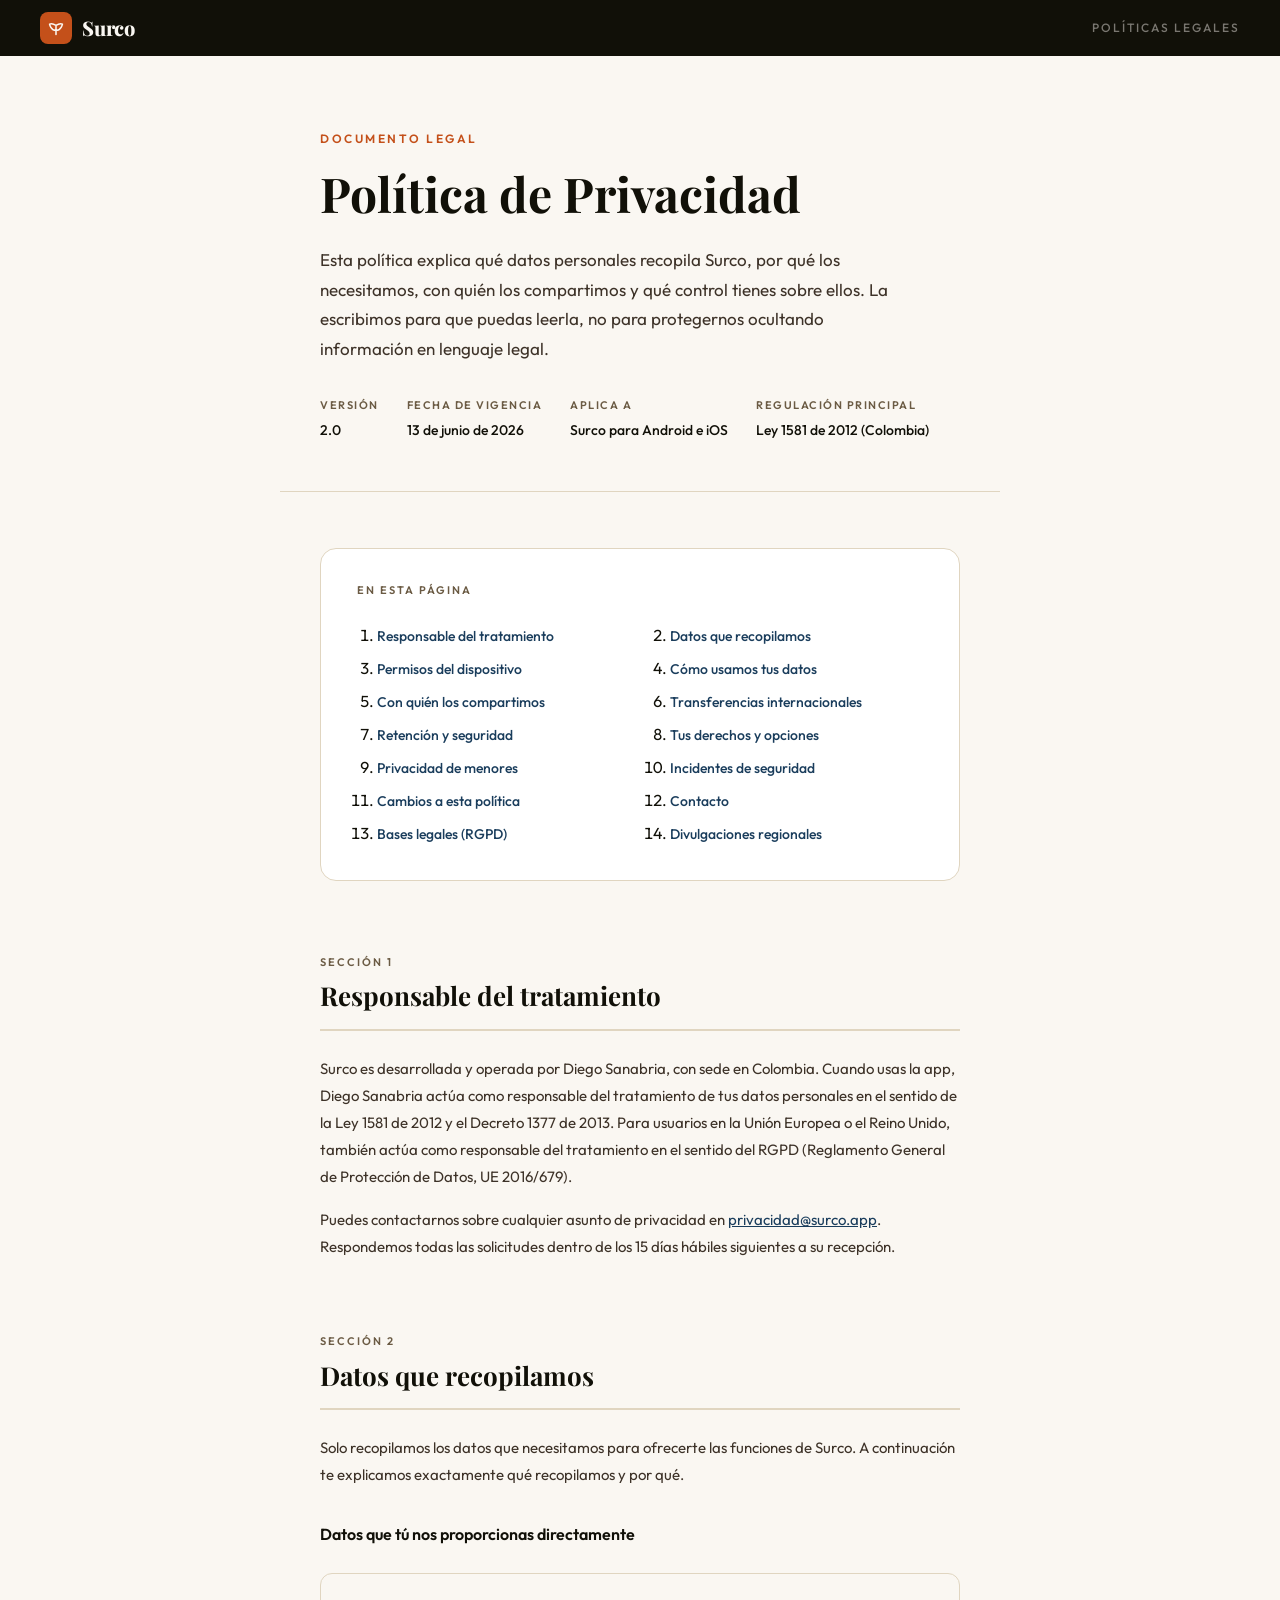
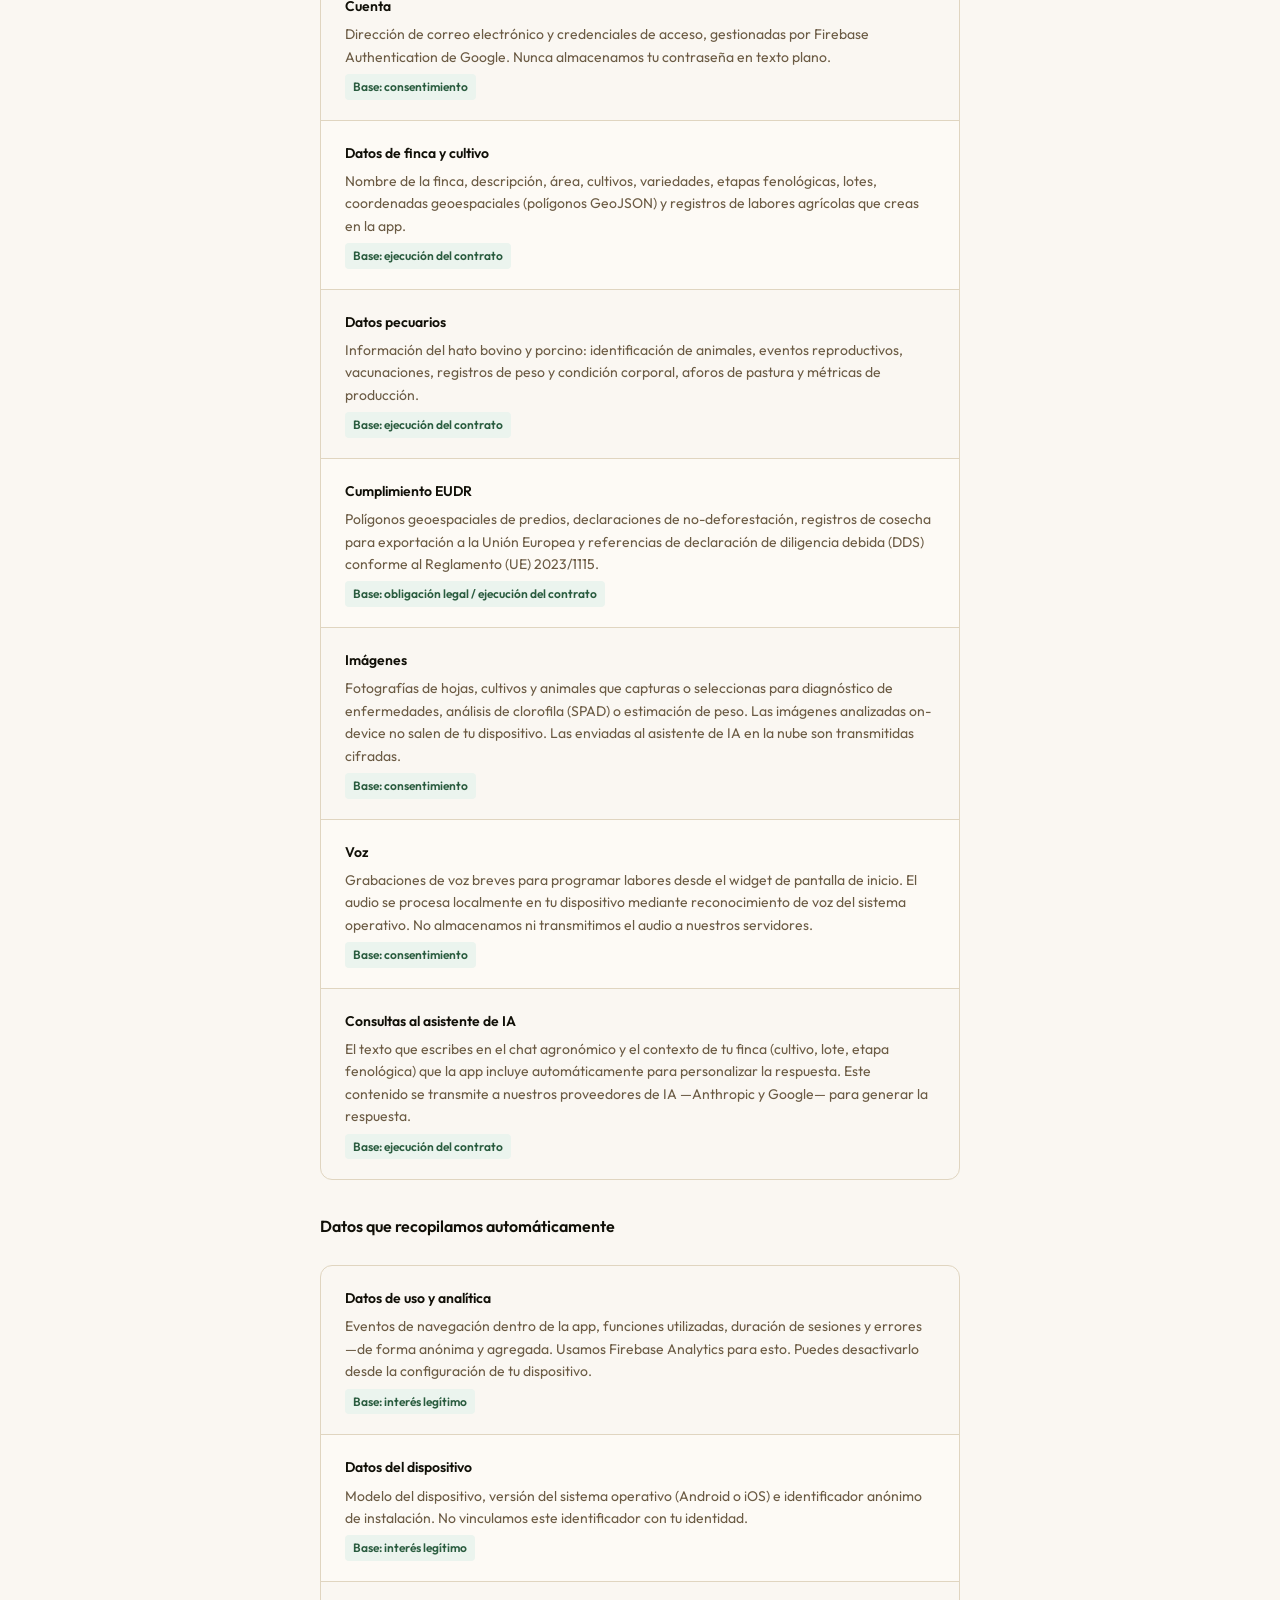
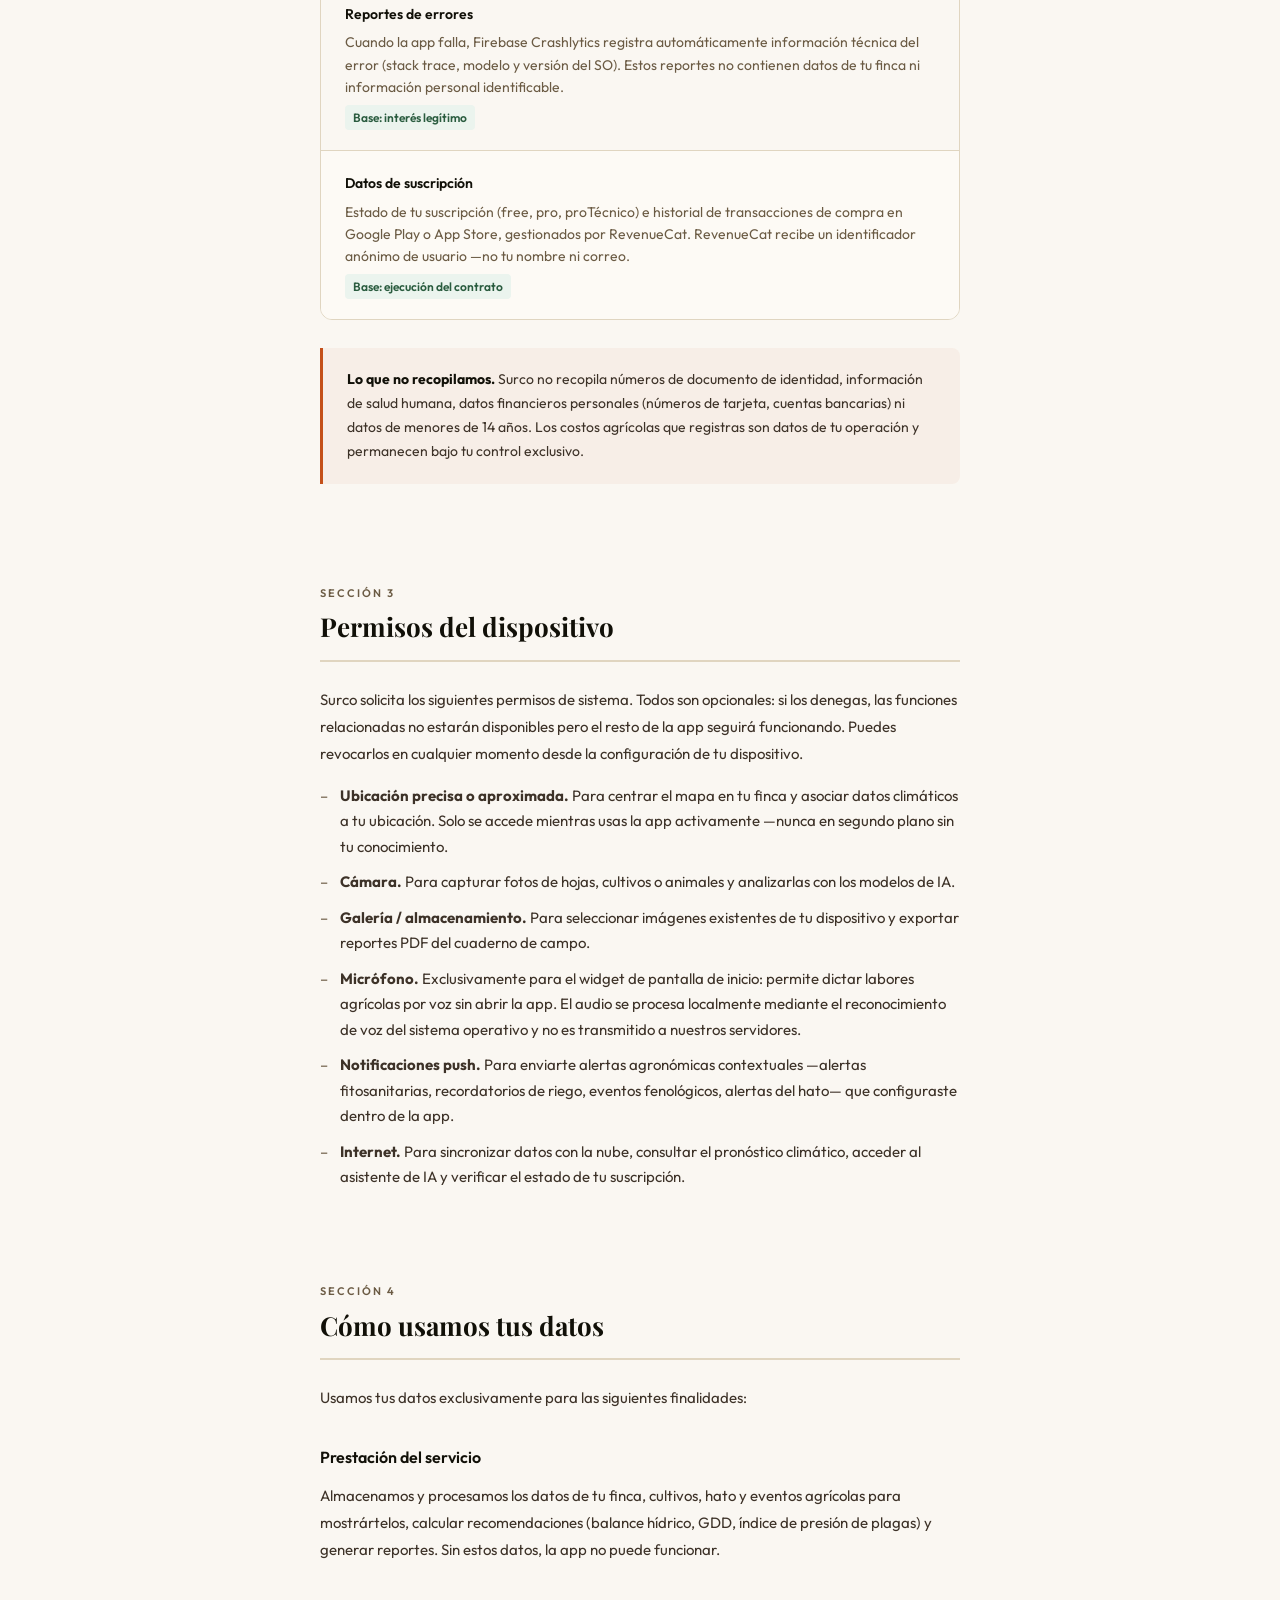
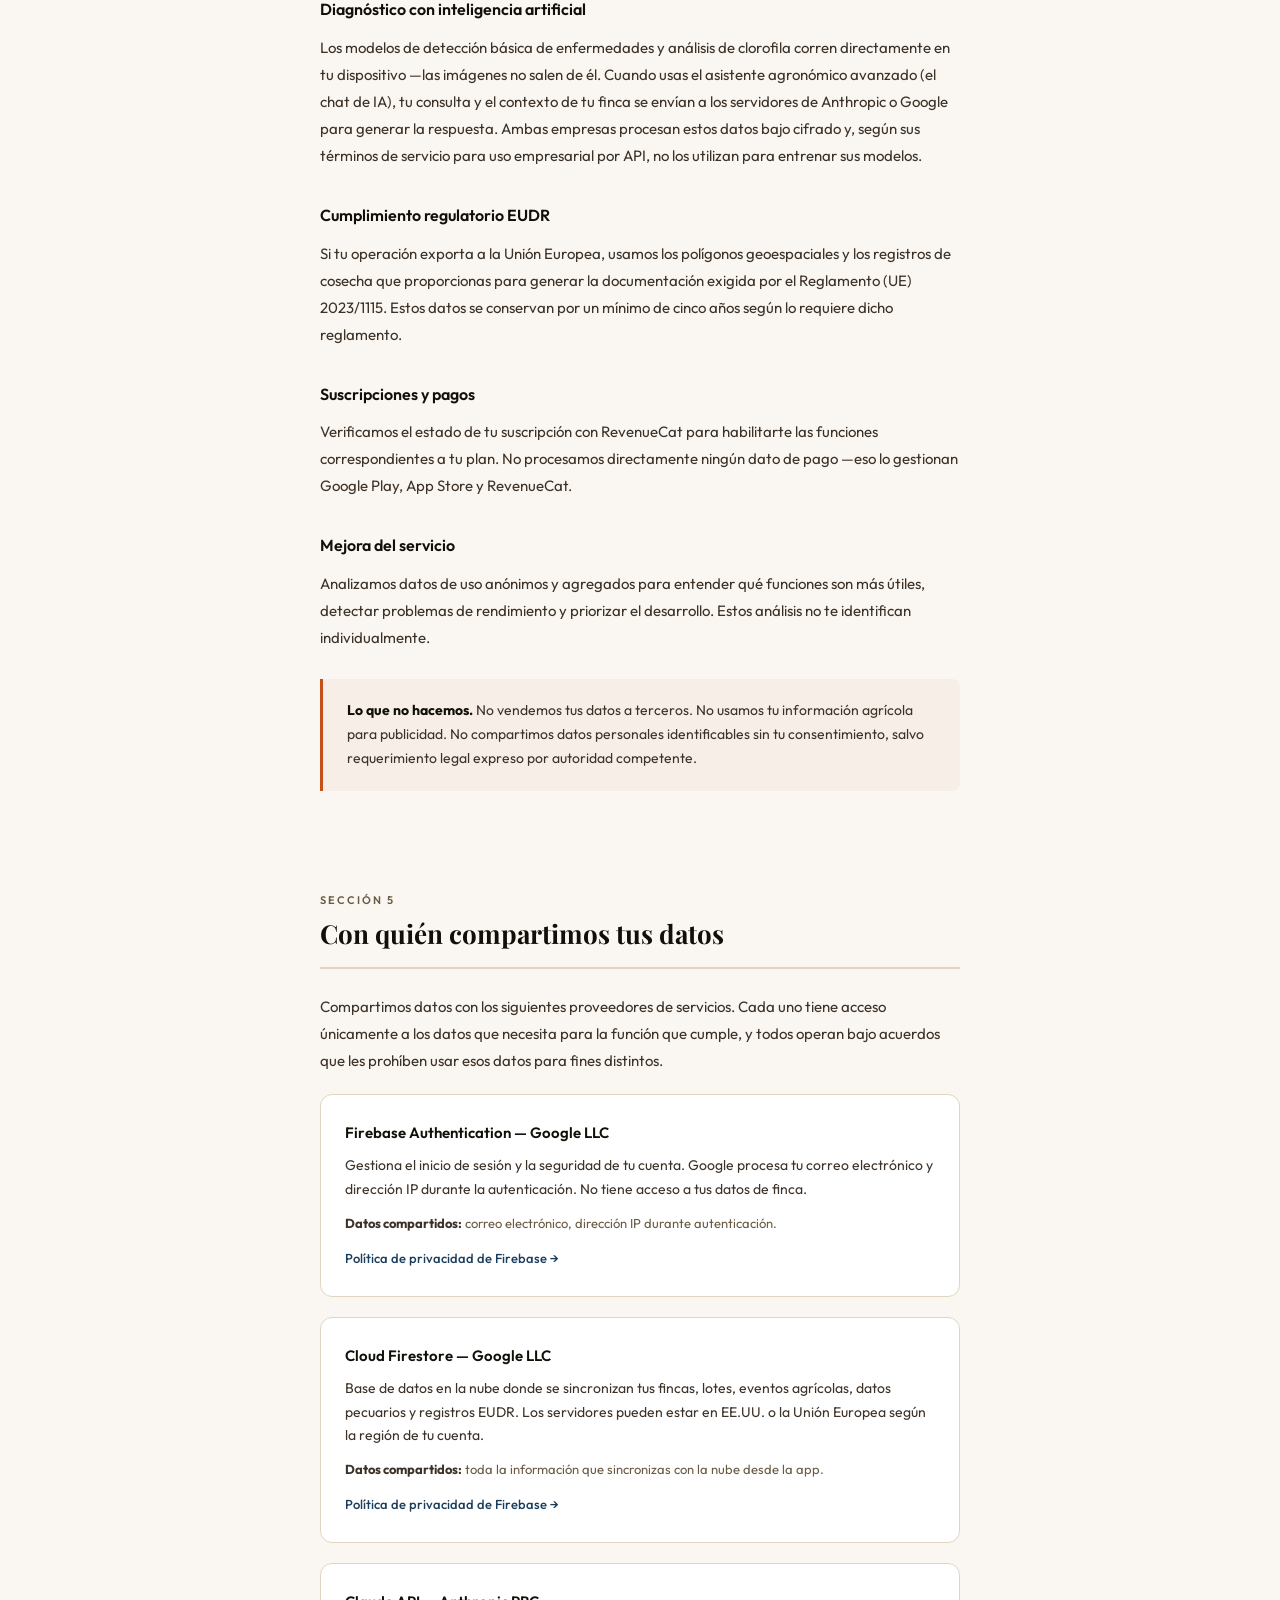
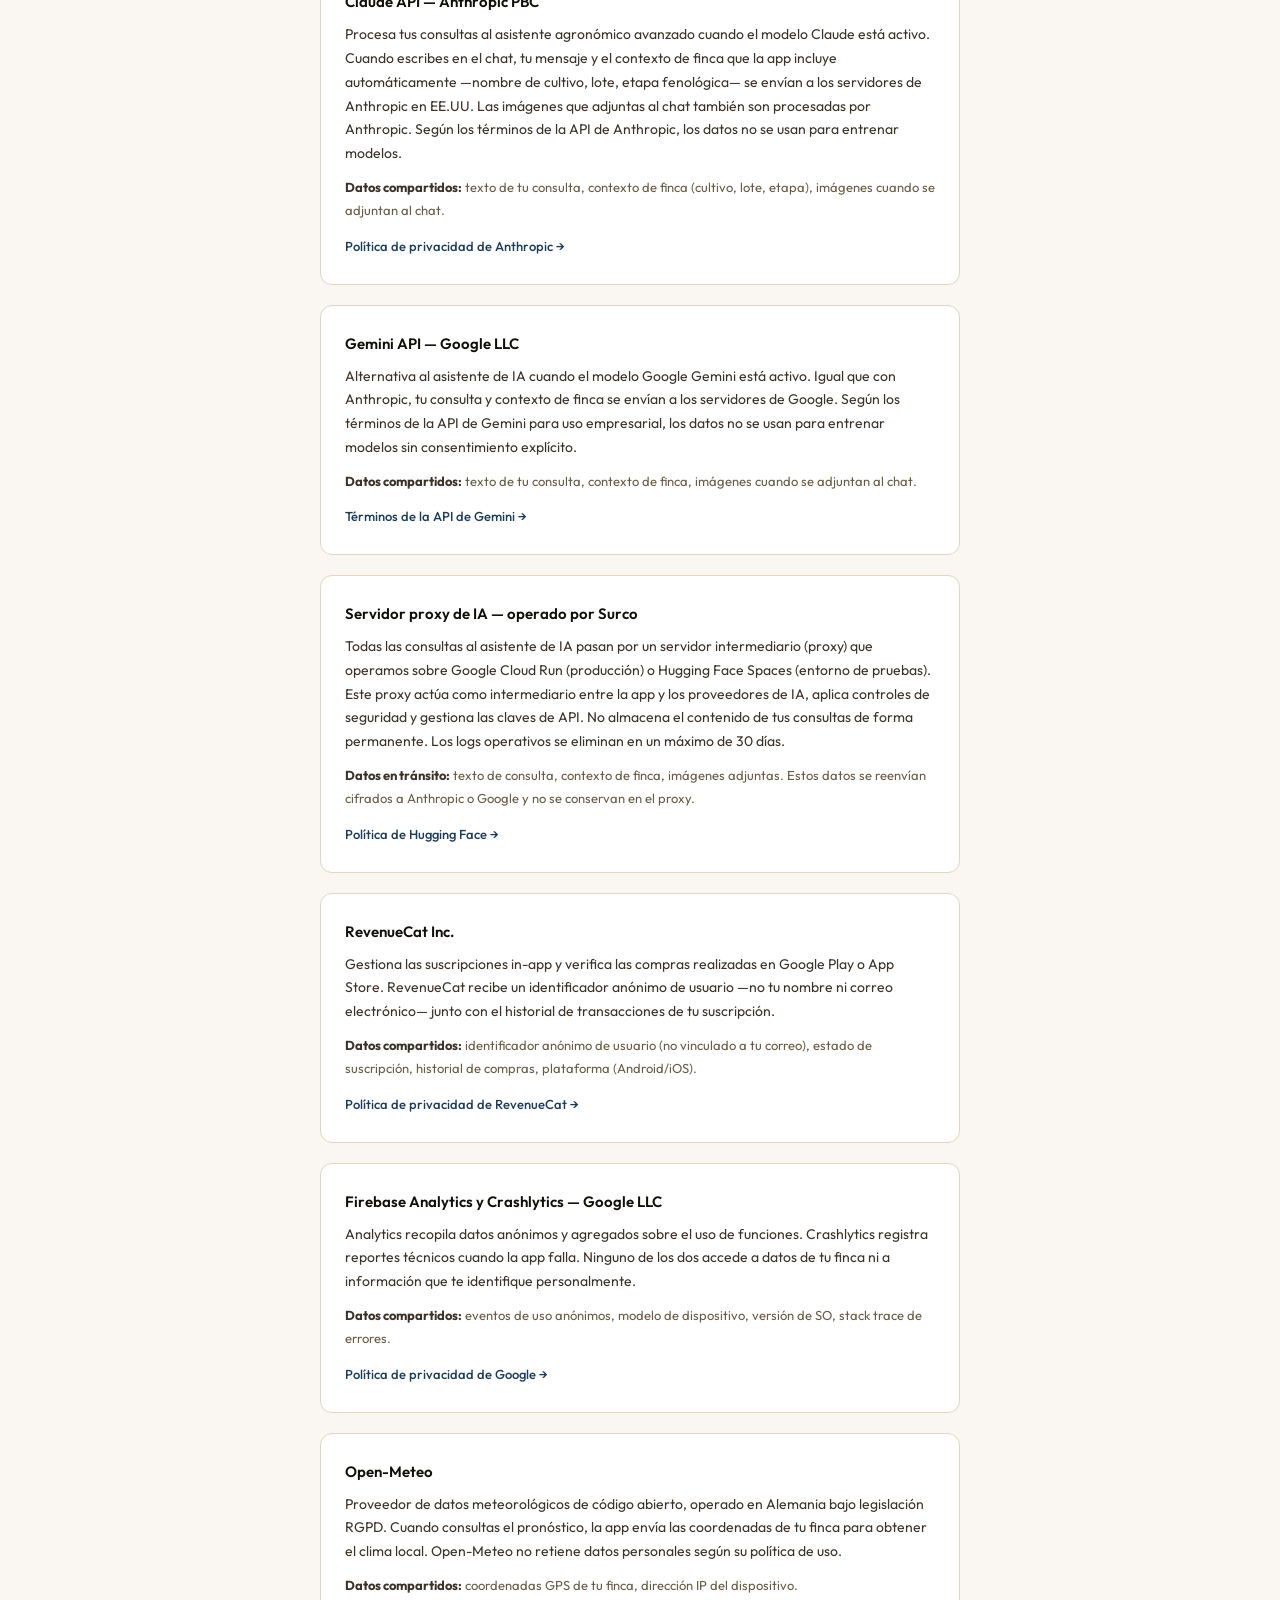
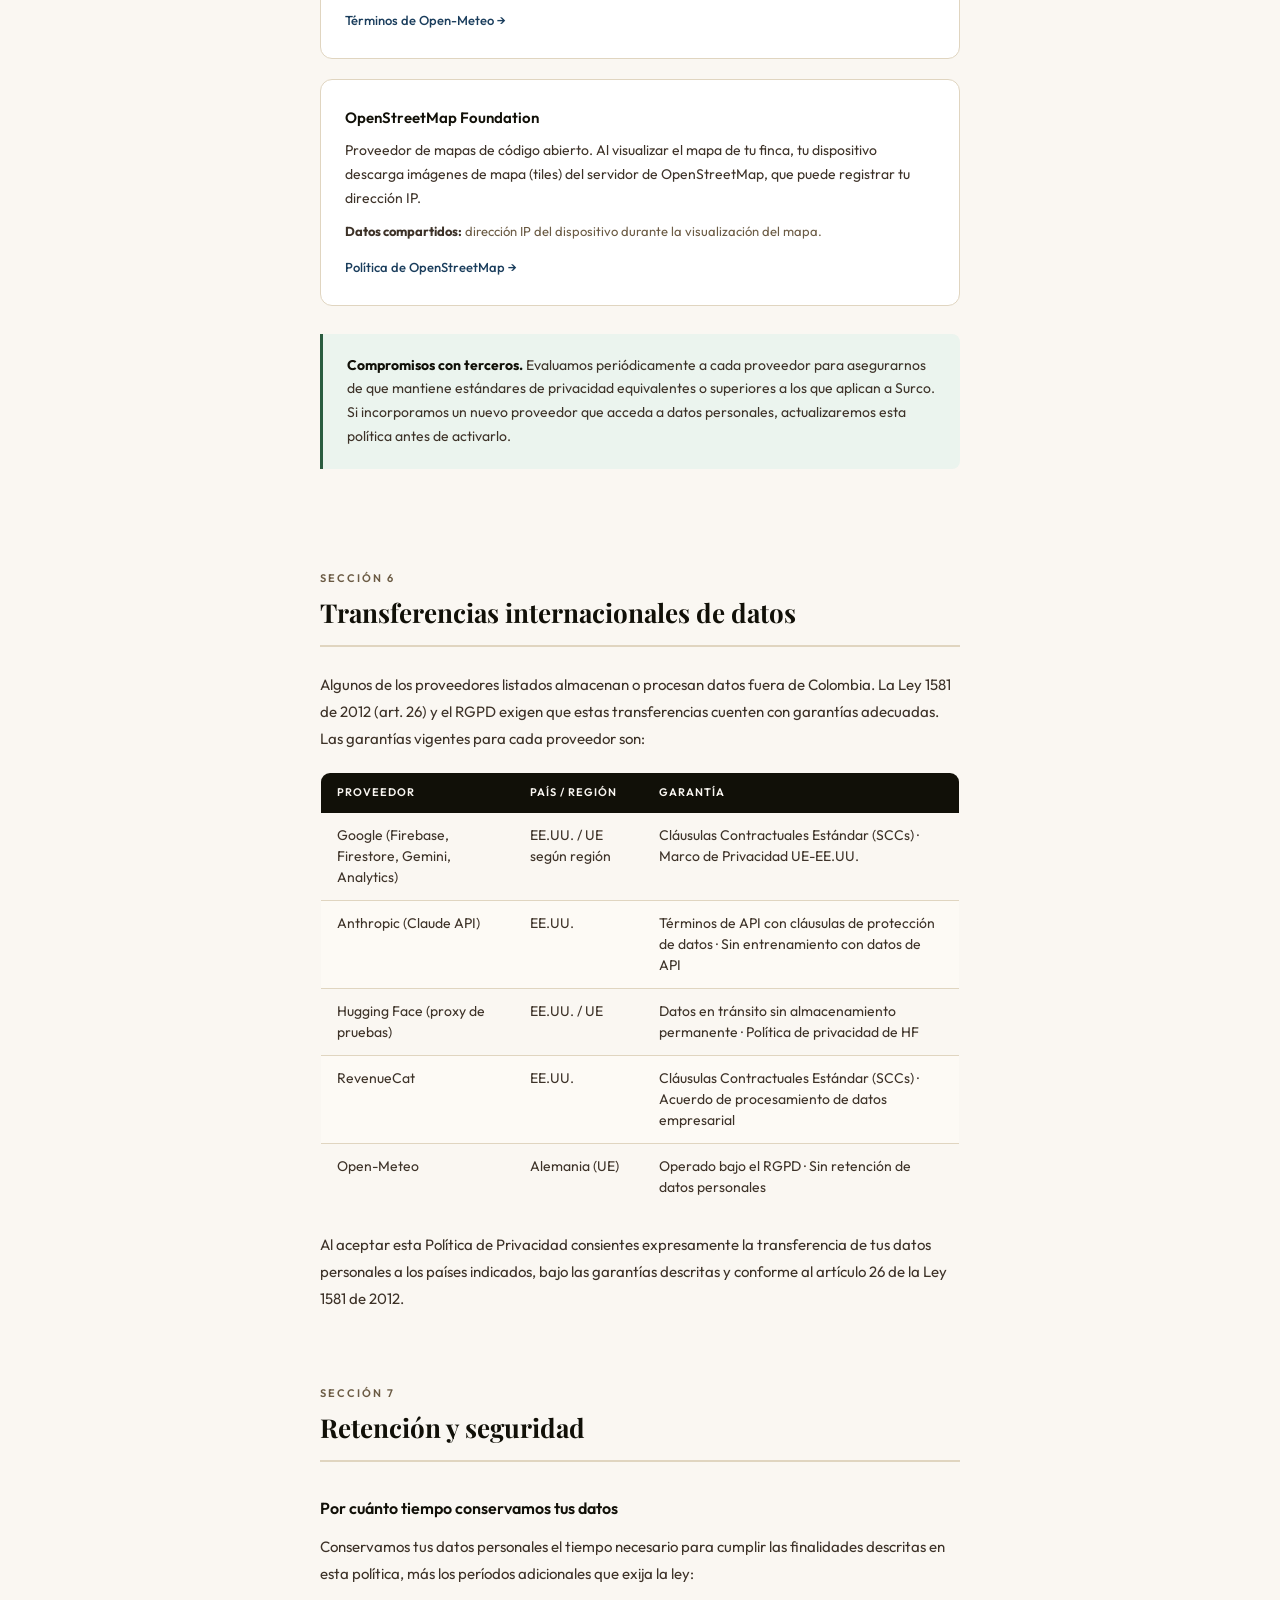
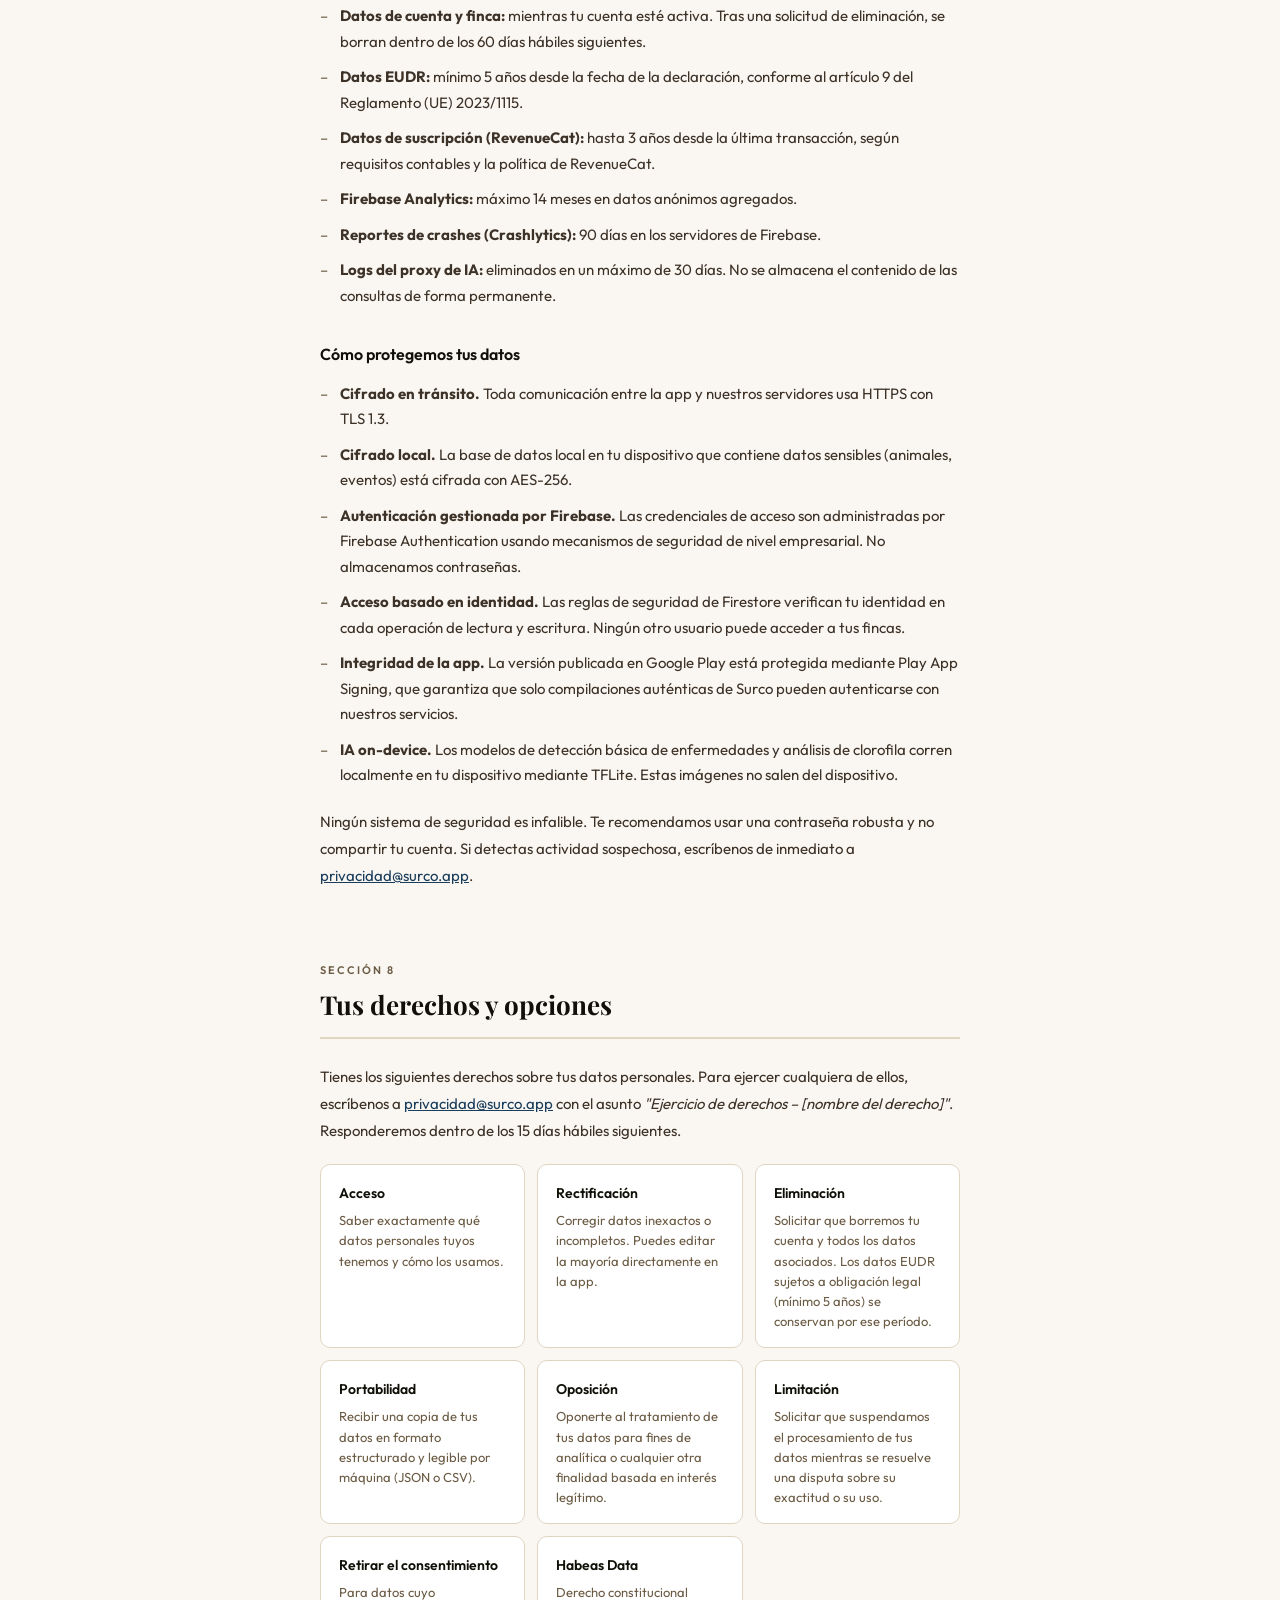
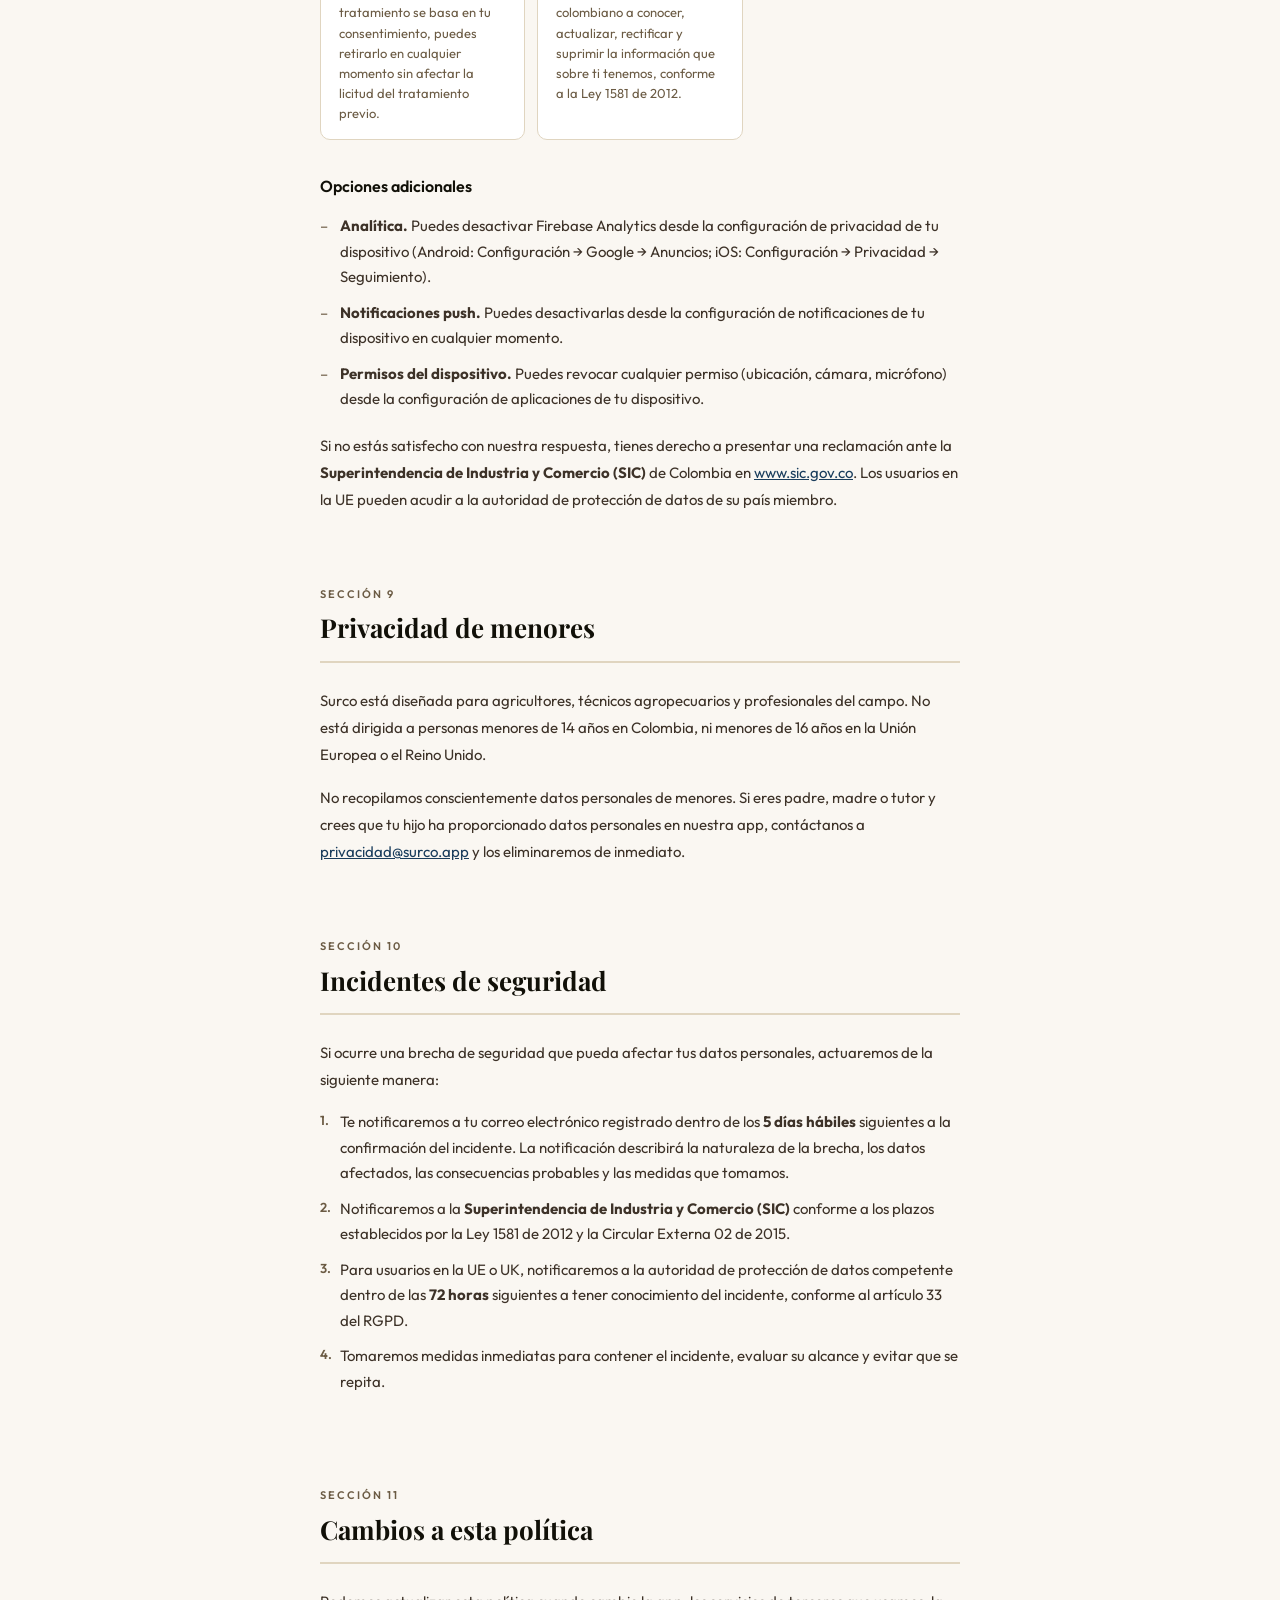
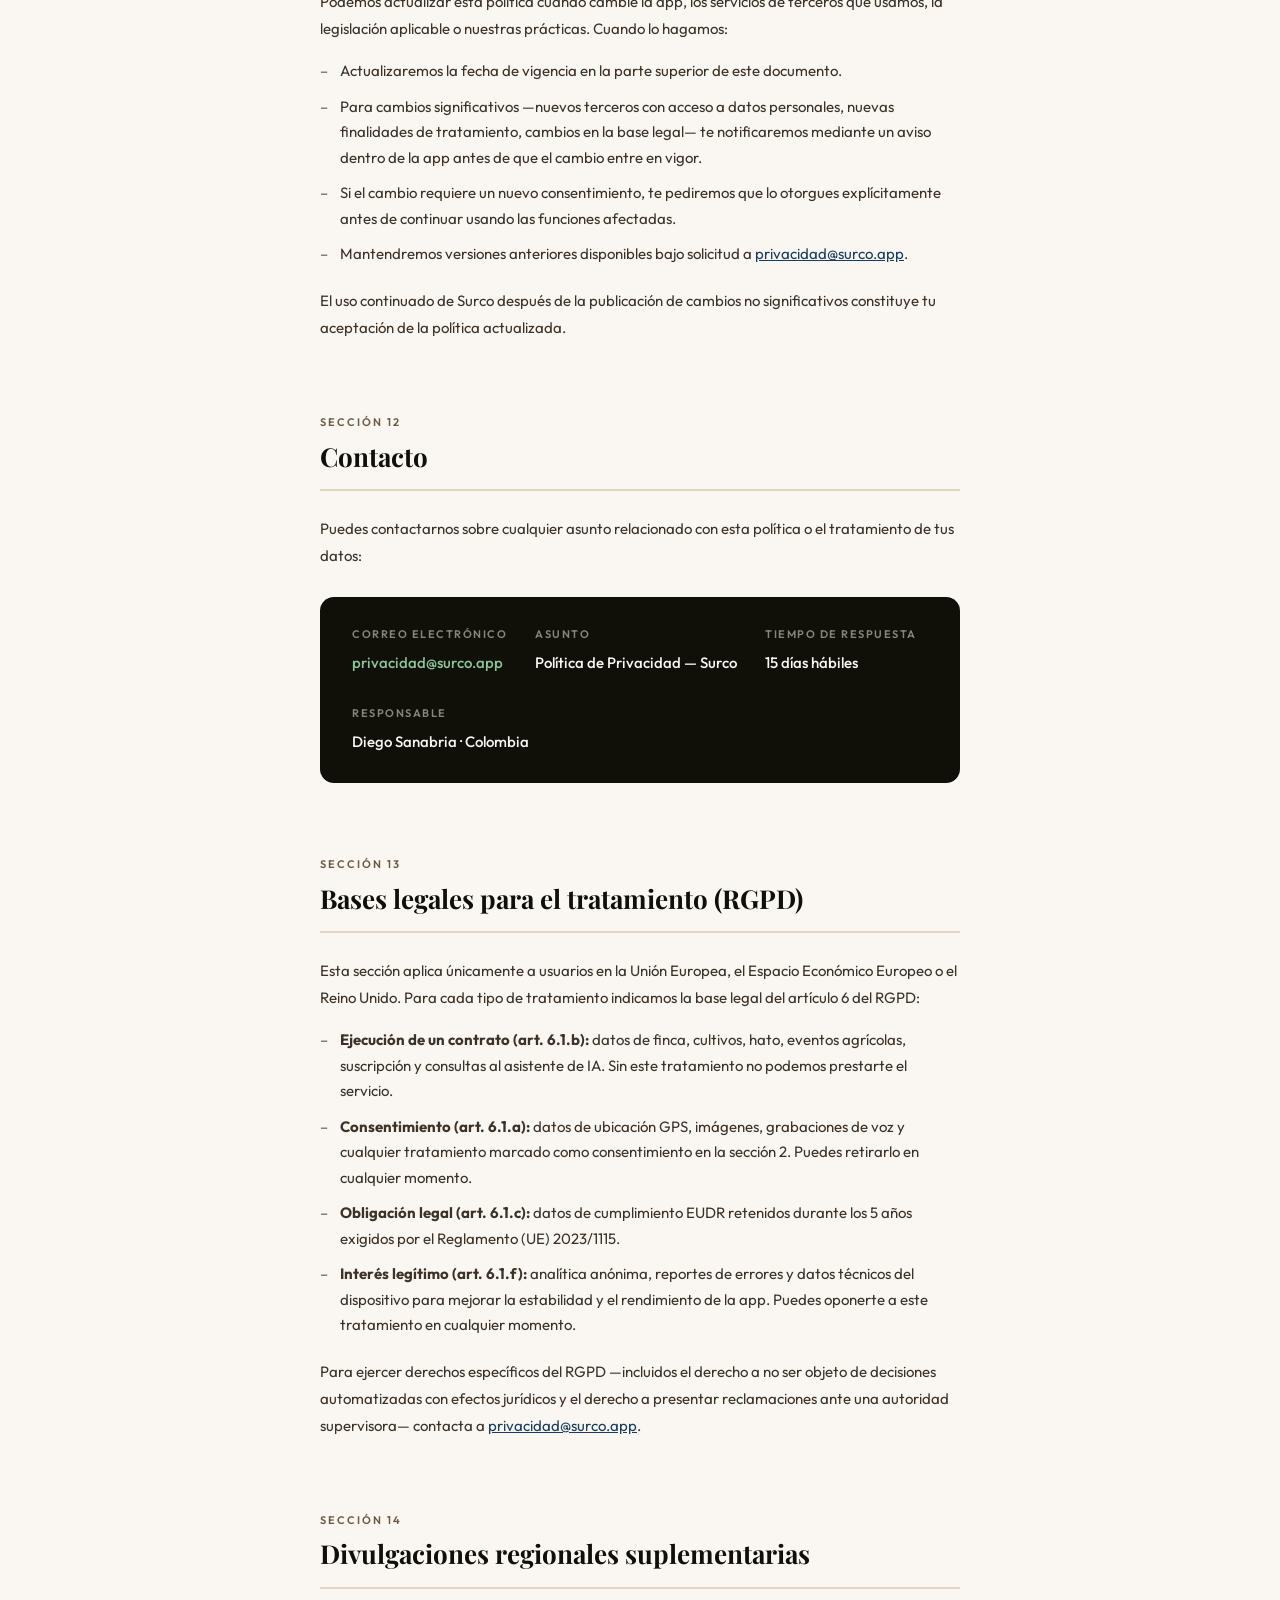
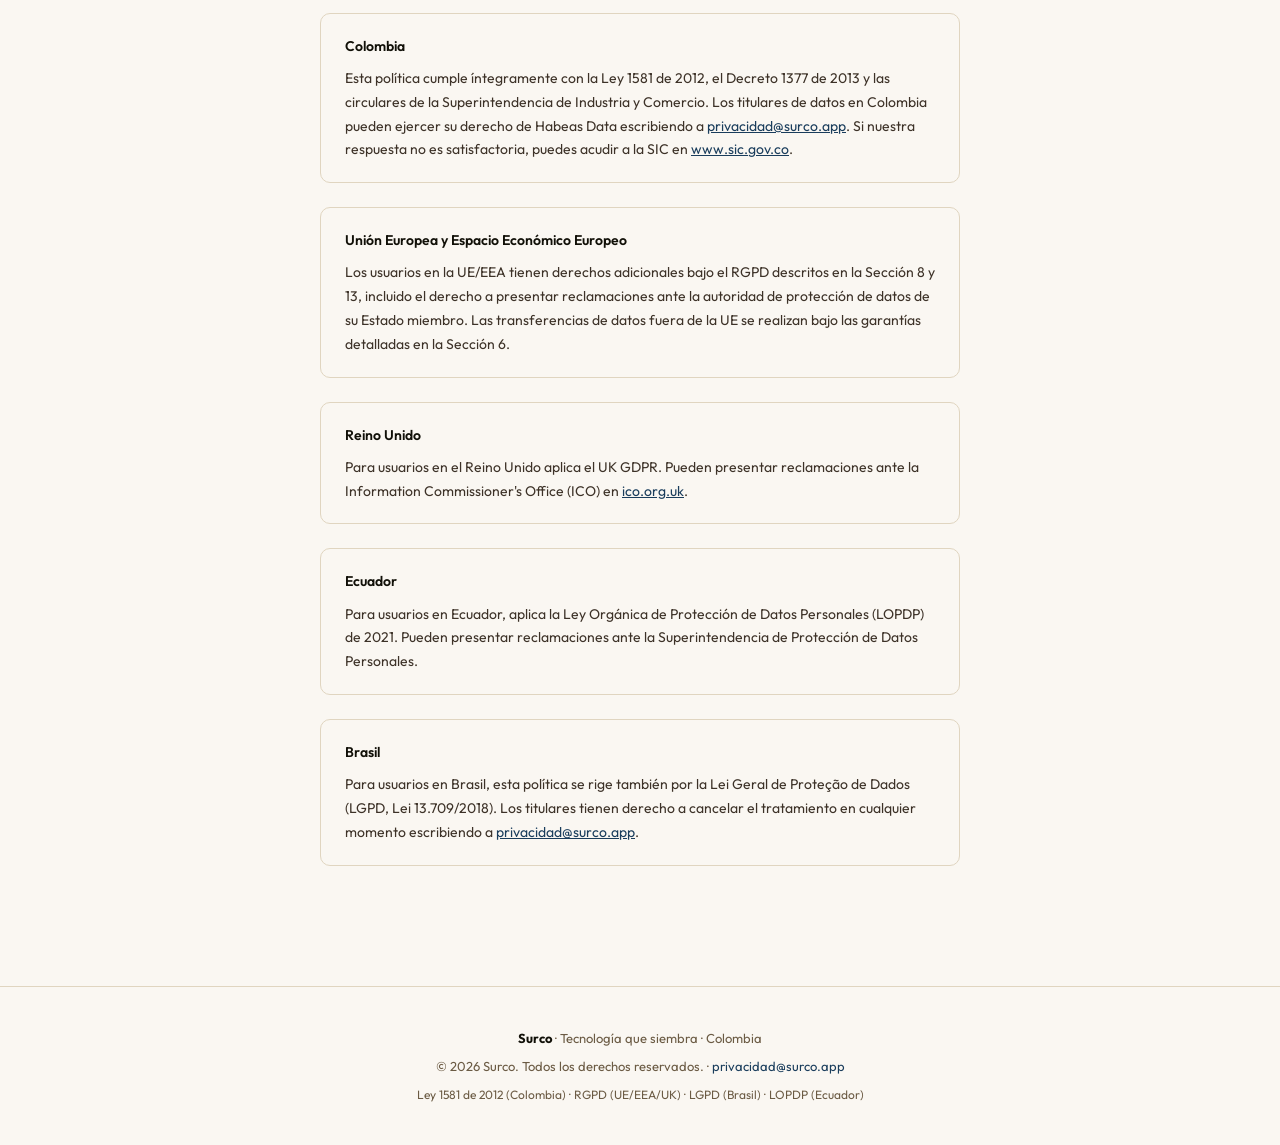
==== commit 28acfe4e: "feat(privacy): reescritura v2.0 — estilo Anthropic, cobertura global Reescritura completa de la polí" ====
--- a/privacy-policy.html
+++ b/privacy-policy.html
@@ -3,1247 +3,1030 @@
 <head>
   <meta charset="UTF-8" />
   <meta name="viewport" content="width=device-width, initial-scale=1.0" />
-  <meta name="description" content="Política de Privacidad de Surco – Tecnología que siembra. Información sobre el tratamiento de datos personales en la aplicación Surco." />
-  <title>Política de Privacidad – Surco</title>
-
-  <!-- Google Fonts -->
+  <meta name="description" content="Política de Privacidad de Surco — cómo recopilamos, usamos y protegemos tus datos en la aplicación de IA para agricultura y ganadería." />
+  <title>Política de Privacidad — Surco</title>
+
   <link rel="preconnect" href="https://fonts.googleapis.com" />
   <link rel="preconnect" href="https://fonts.gstatic.com" crossorigin />
   <link href="https://fonts.googleapis.com/css2?family=Playfair+Display:wght@700;800&family=Outfit:wght@300;400;500;600&display=swap" rel="stylesheet" />
 
   <style>
-    /* ── Brand tokens ─────────────────────────────────────────────────── */
     :root {
-      --tierra-oscura:  #1C1008;
-      --arcilla:        #C4501A;
-      --crema-campo:    #F5EDD8;
-      --verde-surco:    #2A5C3F;
-      --verde-brote:    #8DC49A;
-      --azul-dato:      #1A3D5C;
-      --card-bg:        #FFFBF4;
-      --surface:        #FFFFFF;
-      --border:         #E8DFC8;
-      --text-muted:     #6B5B44;
-      --shadow:         0 2px 16px rgba(28,16,8,.08);
-    }
-
-    /* ── Reset & base ────────────────────────────────────────────────── */
+      --ink:         #111008;
+      --ink-soft:    #3D3228;
+      --muted:       #6B5B44;
+      --rule:        #E0D5C0;
+      --surface:     #FFFFFF;
+      --bg:          #FAF7F2;
+      --accent:      #C4501A;
+      --green:       #2A5C3F;
+      --green-light: #EBF4EE;
+      --link:        #1A3D5C;
+    }
+
     *, *::before, *::after { box-sizing: border-box; margin: 0; padding: 0; }
-
     html { scroll-behavior: smooth; }
 
     body {
       font-family: 'Outfit', sans-serif;
       font-weight: 400;
-      background: var(--crema-campo);
-      color: var(--tierra-oscura);
-      line-height: 1.75;
+      background: var(--bg);
+      color: var(--ink);
       font-size: 16px;
-    }
-
-    /* ── Header ─────────────────────────────────────────────────────── */
-    header {
-      background: var(--tierra-oscura);
-      color: var(--crema-campo);
-      padding: 0;
-      position: relative;
-      overflow: hidden;
-    }
-
-    .header-inner {
-      max-width: 860px;
-      margin: 0 auto;
-      padding: 56px 32px 48px;
-      position: relative;
-      z-index: 1;
-    }
-
-    .logo-row {
+      line-height: 1.8;
+    }
+
+    /* ── Top bar ── */
+    .topbar {
+      background: var(--ink);
+      padding: 0 40px;
+      height: 56px;
       display: flex;
       align-items: center;
-      gap: 14px;
-      margin-bottom: 28px;
-    }
-
-    .logo-mark {
-      width: 48px;
-      height: 48px;
-      background: var(--arcilla);
+      justify-content: space-between;
+    }
+
+    .topbar-brand {
+      display: flex;
+      align-items: center;
+      gap: 10px;
+      text-decoration: none;
+    }
+
+    .topbar-leaf {
+      width: 32px; height: 32px;
+      background: var(--accent);
+      border-radius: 8px;
+      display: flex; align-items: center; justify-content: center;
+    }
+
+    .topbar-name {
+      font-family: 'Playfair Display', serif;
+      font-size: 20px;
+      font-weight: 800;
+      color: #FAF7F2;
+      letter-spacing: -0.2px;
+    }
+
+    .topbar-legal {
+      font-size: 12px;
+      font-weight: 500;
+      letter-spacing: 2px;
+      text-transform: uppercase;
+      color: rgba(250,247,242,.45);
+    }
+
+    /* ── Document header ── */
+    .doc-header {
+      max-width: 720px;
+      margin: 72px auto 0;
+      padding: 0 40px;
+      border-bottom: 1px solid var(--rule);
+      padding-bottom: 48px;
+    }
+
+    .doc-label {
+      font-size: 12px;
+      font-weight: 600;
+      letter-spacing: 2.5px;
+      text-transform: uppercase;
+      color: var(--accent);
+      margin-bottom: 16px;
+    }
+
+    .doc-title {
+      font-family: 'Playfair Display', serif;
+      font-size: clamp(32px, 5vw, 48px);
+      font-weight: 700;
+      line-height: 1.15;
+      color: var(--ink);
+      margin-bottom: 24px;
+    }
+
+    .doc-intro {
+      font-size: 17px;
+      color: var(--ink-soft);
+      line-height: 1.75;
+      max-width: 600px;
+      margin-bottom: 32px;
+    }
+
+    .doc-meta {
+      display: flex;
+      flex-wrap: wrap;
+      gap: 28px;
+    }
+
+    .meta-item { }
+    .meta-item .meta-key {
+      font-size: 11px;
+      font-weight: 600;
+      letter-spacing: 1.5px;
+      text-transform: uppercase;
+      color: var(--muted);
+      margin-bottom: 2px;
+    }
+    .meta-item .meta-val {
+      font-size: 14px;
+      font-weight: 500;
+      color: var(--ink);
+    }
+
+    /* ── Layout ── */
+    .layout {
+      max-width: 720px;
+      margin: 0 auto;
+      padding: 0 40px;
+      display: grid;
+      grid-template-columns: 1fr;
+    }
+
+    /* ── TOC ── */
+    .toc-block {
+      margin: 56px 0 0;
+      padding: 32px 36px;
+      background: var(--surface);
+      border: 1px solid var(--rule);
+      border-radius: 16px;
+    }
+
+    .toc-block h2 {
+      font-size: 11px;
+      font-weight: 600;
+      letter-spacing: 2px;
+      text-transform: uppercase;
+      color: var(--muted);
+      margin-bottom: 20px;
+    }
+
+    .toc-block ol {
+      padding-left: 20px;
+      display: grid;
+      grid-template-columns: 1fr 1fr;
+      gap: 4px 40px;
+    }
+
+    .toc-block a {
+      font-size: 14px;
+      font-weight: 500;
+      color: var(--link);
+      text-decoration: none;
+      line-height: 2;
+    }
+
+    .toc-block a:hover { color: var(--accent); text-decoration: underline; }
+
+    @media (max-width: 560px) { .toc-block ol { grid-template-columns: 1fr; } }
+
+    /* ── Sections ── */
+    .section {
+      margin-top: 72px;
+      scroll-margin-top: 32px;
+    }
+
+    .section-number {
+      font-size: 11px;
+      font-weight: 600;
+      letter-spacing: 2px;
+      text-transform: uppercase;
+      color: var(--muted);
+      margin-bottom: 8px;
+    }
+
+    .section h2 {
+      font-family: 'Playfair Display', serif;
+      font-size: 26px;
+      font-weight: 700;
+      color: var(--ink);
+      line-height: 1.25;
+      margin-bottom: 24px;
+      padding-bottom: 16px;
+      border-bottom: 2px solid var(--rule);
+    }
+
+    .section h3 {
+      font-size: 16px;
+      font-weight: 600;
+      color: var(--ink);
+      margin: 32px 0 10px;
+    }
+
+    .section p {
+      font-size: 15px;
+      color: var(--ink-soft);
+      margin-bottom: 16px;
+      line-height: 1.8;
+    }
+
+    .section p:last-child { margin-bottom: 0; }
+
+    .section ul, .section ol {
+      margin: 12px 0 20px 0;
+      padding-left: 0;
+      list-style: none;
+      display: flex;
+      flex-direction: column;
+      gap: 10px;
+    }
+
+    .section ul li, .section ol li {
+      font-size: 15px;
+      color: var(--ink-soft);
+      padding-left: 20px;
+      position: relative;
+      line-height: 1.7;
+    }
+
+    .section ul li::before {
+      content: '–';
+      position: absolute;
+      left: 0;
+      color: var(--muted);
+    }
+
+    .section ol { counter-reset: li; }
+    .section ol li { counter-increment: li; }
+    .section ol li::before {
+      content: counter(li) '.';
+      position: absolute;
+      left: 0;
+      color: var(--muted);
+      font-weight: 600;
+      font-size: 13px;
+    }
+
+    /* ── Category block (replaces table) ── */
+    .category-block {
+      margin: 24px 0;
+      border: 1px solid var(--rule);
+      border-radius: 12px;
+      overflow: hidden;
+    }
+
+    .category-item {
+      padding: 20px 24px;
+      border-bottom: 1px solid var(--rule);
+    }
+
+    .category-item:last-child { border-bottom: none; }
+
+    .category-item:nth-child(even) { background: #FDFAF5; }
+
+    .category-name {
+      font-size: 14px;
+      font-weight: 600;
+      color: var(--ink);
+      margin-bottom: 4px;
+    }
+
+    .category-detail {
+      font-size: 14px;
+      color: var(--muted);
+      line-height: 1.6;
+    }
+
+    .category-basis {
+      display: inline-block;
+      margin-top: 6px;
+      font-size: 12px;
+      font-weight: 600;
+      color: var(--green);
+      background: var(--green-light);
+      padding: 2px 8px;
+      border-radius: 4px;
+    }
+
+    /* ── Third-party entries ── */
+    .provider {
+      margin: 20px 0;
+      padding: 24px;
+      border: 1px solid var(--rule);
+      border-radius: 12px;
+      background: var(--surface);
+    }
+
+    .provider-name {
+      font-size: 15px;
+      font-weight: 600;
+      color: var(--ink);
+      margin-bottom: 8px;
+    }
+
+    .provider-desc {
+      font-size: 14px;
+      color: var(--ink-soft);
+      line-height: 1.7;
+      margin-bottom: 10px;
+    }
+
+    .provider-shared {
+      font-size: 13px;
+      color: var(--muted);
+      margin-bottom: 8px;
+    }
+
+    .provider-shared strong { color: var(--ink-soft); }
+
+    .provider a {
+      font-size: 13px;
+      font-weight: 500;
+      color: var(--link);
+      text-decoration: none;
+    }
+
+    .provider a:hover { text-decoration: underline; }
+
+    /* ── Callout ── */
+    .callout {
+      margin: 28px 0;
+      padding: 20px 24px;
+      border-left: 3px solid var(--accent);
+      background: rgba(196,80,26,.05);
+      border-radius: 0 8px 8px 0;
+      font-size: 14px;
+      color: var(--ink-soft);
+      line-height: 1.7;
+    }
+
+    .callout.green {
+      border-left-color: var(--green);
+      background: var(--green-light);
+    }
+
+    .callout strong { color: var(--ink); }
+
+    /* ── Rights grid ── */
+    .rights {
+      display: grid;
+      grid-template-columns: repeat(auto-fill, minmax(200px, 1fr));
+      gap: 12px;
+      margin: 20px 0;
+    }
+
+    .right {
+      padding: 16px 18px;
+      border: 1px solid var(--rule);
+      border-radius: 10px;
+      background: var(--surface);
+    }
+
+    .right-title {
+      font-size: 14px;
+      font-weight: 600;
+      color: var(--ink);
+      margin-bottom: 4px;
+    }
+
+    .right-desc {
+      font-size: 13px;
+      color: var(--muted);
+      line-height: 1.55;
+    }
+
+    /* ── Transfer table ── */
+    .transfer-table {
+      width: 100%;
+      border-collapse: collapse;
+      font-size: 14px;
+      margin: 20px 0;
+      border: 1px solid var(--rule);
+      border-radius: 10px;
+      overflow: hidden;
+    }
+
+    .transfer-table th {
+      background: var(--ink);
+      color: #FAF7F2;
+      padding: 10px 16px;
+      text-align: left;
+      font-size: 11px;
+      font-weight: 600;
+      letter-spacing: 1px;
+      text-transform: uppercase;
+    }
+
+    .transfer-table td {
+      padding: 12px 16px;
+      border-bottom: 1px solid var(--rule);
+      vertical-align: top;
+      color: var(--ink-soft);
+      line-height: 1.5;
+    }
+
+    .transfer-table tr:last-child td { border-bottom: none; }
+    .transfer-table tr:nth-child(even) td { background: #FDFAF5; }
+
+    /* ── Contact card ── */
+    .contact-block {
+      margin-top: 28px;
+      padding: 28px 32px;
+      background: var(--ink);
       border-radius: 14px;
       display: flex;
-      align-items: center;
-      justify-content: center;
-      flex-shrink: 0;
-    }
-
-    .logo-mark svg { display: block; }
-
-    .logo-text {
-      font-family: 'Playfair Display', serif;
-      font-size: 26px;
-      font-weight: 800;
-      letter-spacing: -0.3px;
-      color: var(--crema-campo);
-    }
-
-    .logo-tagline {
-      font-size: 10px;
-      font-weight: 500;
-      letter-spacing: 3px;
+      flex-wrap: wrap;
+      gap: 28px;
+    }
+
+    .contact-field .cf-label {
+      font-size: 11px;
+      font-weight: 600;
+      letter-spacing: 1.5px;
       text-transform: uppercase;
-      color: var(--verde-brote);
-      display: block;
-      margin-top: 2px;
-    }
-
-    header h1 {
-      font-family: 'Playfair Display', serif;
-      font-size: clamp(28px, 5vw, 40px);
-      font-weight: 700;
-      line-height: 1.2;
-      margin-bottom: 16px;
-    }
-
-    header h1 span { color: var(--arcilla); }
-
-    .header-meta {
-      display: flex;
-      flex-wrap: wrap;
-      gap: 20px;
-      margin-top: 20px;
-    }
-
-    .meta-pill {
-      background: rgba(245,237,216,.10);
-      border: 1px solid rgba(245,237,216,.18);
-      border-radius: 100px;
-      padding: 6px 16px;
-      font-size: 13px;
-      color: var(--crema-campo);
-      display: flex;
-      align-items: center;
-      gap: 7px;
-    }
-
-    .meta-pill .dot {
-      width: 7px; height: 7px;
-      border-radius: 50%;
-      background: var(--verde-brote);
-      flex-shrink: 0;
-    }
-
-    /* ── Decoration blobs ────────────────────────────────────────────── */
-    header::before {
-      content: '';
-      position: absolute;
-      top: -80px; right: -80px;
-      width: 320px; height: 320px;
-      border-radius: 50%;
-      background: radial-gradient(circle, rgba(196,80,26,.20) 0%, transparent 70%);
-    }
-
-    header::after {
-      content: '';
-      position: absolute;
-      bottom: -60px; left: 40%;
-      width: 220px; height: 220px;
-      border-radius: 50%;
-      background: radial-gradient(circle, rgba(42,92,63,.25) 0%, transparent 70%);
-    }
-
-    /* ── TOC ──────────────────────────────────────────────────────────── */
-    .toc-wrapper {
-      max-width: 860px;
-      margin: 0 auto;
-      padding: 0 32px;
-    }
-
-    .toc {
-      background: var(--surface);
-      border: 1px solid var(--border);
-      border-radius: 20px;
-      padding: 28px 32px;
-      margin-top: -28px;
-      margin-bottom: 0;
-      box-shadow: var(--shadow);
-      position: relative;
-      z-index: 2;
-    }
-
-    .toc h2 {
-      font-size: 13px;
-      font-weight: 600;
-      letter-spacing: 2px;
-      text-transform: uppercase;
-      color: var(--text-muted);
-      margin-bottom: 16px;
-    }
-
-    .toc ol {
-      padding-left: 20px;
-      columns: 2;
-      column-gap: 40px;
-    }
-
-    @media (max-width: 600px) { .toc ol { columns: 1; } }
-
-    .toc li {
-      margin-bottom: 8px;
-    }
-
-    .toc a {
-      color: var(--verde-surco);
-      text-decoration: none;
-      font-size: 14px;
-      font-weight: 500;
-      transition: color .15s;
-    }
-
-    .toc a:hover { color: var(--arcilla); text-decoration: underline; }
-
-    /* ── Main content ─────────────────────────────────────────────────── */
-    main {
-      max-width: 860px;
-      margin: 48px auto 80px;
-      padding: 0 32px;
-    }
-
-    /* ── Sections ────────────────────────────────────────────────────── */
-    .section {
-      background: var(--surface);
-      border: 1px solid var(--border);
-      border-radius: 20px;
-      padding: 36px 40px;
-      margin-bottom: 24px;
-      box-shadow: var(--shadow);
-      scroll-margin-top: 24px;
-    }
-
-    .section-header {
-      display: flex;
-      align-items: flex-start;
-      gap: 18px;
-      margin-bottom: 24px;
-    }
-
-    .section-icon {
-      width: 48px; height: 48px;
-      border-radius: 14px;
-      display: flex;
-      align-items: center;
-      justify-content: center;
-      flex-shrink: 0;
-      font-size: 22px;
-    }
-
-    .section-icon.green  { background: rgba(42,92,63,.10);  }
-    .section-icon.orange { background: rgba(196,80,26,.10); }
-    .section-icon.blue   { background: rgba(26,61,92,.10);  }
-    .section-icon.teal   { background: rgba(141,196,154,.20); }
-    .section-icon.red    { background: rgba(196,60,60,.10); }
-    .section-icon.gold   { background: rgba(196,160,26,.10); }
-    .section-icon.purple { background: rgba(92,42,130,.10); }
-    .section-icon.dark   { background: rgba(28,16,8,.08);   }
-
-    .section-title-group { flex: 1; }
-
-    .section-number {
-      font-size: 11px;
-      font-weight: 600;
-      letter-spacing: 2.5px;
-      text-transform: uppercase;
-      color: var(--text-muted);
+      color: rgba(250,247,242,.5);
       margin-bottom: 4px;
     }
 
-    .section h2 {
-      font-family: 'Playfair Display', serif;
-      font-size: 22px;
-      font-weight: 700;
-      color: var(--tierra-oscura);
-      line-height: 1.25;
-    }
-
-    .section h3 {
-      font-size: 16px;
-      font-weight: 600;
-      color: var(--tierra-oscura);
-      margin: 24px 0 10px;
-    }
-
-    .section p {
-      color: var(--tierra-oscura);
-      margin-bottom: 14px;
-      font-size: 15px;
-    }
-
-    .section p:last-child { margin-bottom: 0; }
-
-    /* ── Data table ────────────────────────────────────────────────────── */
-    .data-table {
-      width: 100%;
-      border-collapse: separate;
-      border-spacing: 0;
-      margin: 18px 0;
-      font-size: 14px;
-      border-radius: 12px;
-      overflow: hidden;
-      border: 1px solid var(--border);
-    }
-
-    .data-table thead tr {
-      background: var(--tierra-oscura);
-      color: var(--crema-campo);
-    }
-
-    .data-table th {
-      padding: 12px 16px;
-      text-align: left;
-      font-weight: 600;
-      font-size: 12px;
-      letter-spacing: 1px;
-      text-transform: uppercase;
-    }
-
-    .data-table td {
-      padding: 12px 16px;
-      border-bottom: 1px solid var(--border);
-      vertical-align: top;
-      line-height: 1.5;
-    }
-
-    .data-table tbody tr:last-child td { border-bottom: none; }
-
-    .data-table tbody tr:nth-child(even) { background: var(--card-bg); }
-
-    .data-table .basis { color: var(--verde-surco); font-weight: 600; }
-
-    /* ── Permission cards ──────────────────────────────────────────────── */
-    .permission-grid {
-      display: grid;
-      grid-template-columns: repeat(auto-fill, minmax(240px, 1fr));
-      gap: 16px;
-      margin: 18px 0;
-    }
-
-    .permission-card {
-      background: var(--card-bg);
-      border: 1px solid var(--border);
-      border-radius: 14px;
-      padding: 18px;
-    }
-
-    .permission-card .perm-icon {
-      font-size: 24px;
-      margin-bottom: 10px;
-    }
-
-    .permission-card .perm-name {
-      font-weight: 600;
-      font-size: 14px;
-      margin-bottom: 4px;
-    }
-
-    .permission-card .perm-reason {
-      font-size: 13px;
-      color: var(--text-muted);
-      line-height: 1.5;
-    }
-
-    /* ── Third party list ──────────────────────────────────────────────── */
-    .third-party-list {
-      list-style: none;
-      margin: 16px 0;
-    }
-
-    .third-party-list li {
-      display: flex;
-      align-items: flex-start;
-      gap: 14px;
-      padding: 16px;
-      border-radius: 12px;
-      border: 1px solid var(--border);
-      margin-bottom: 10px;
-      background: var(--card-bg);
-    }
-
-    .third-party-list .tp-icon {
-      width: 40px; height: 40px;
-      border-radius: 10px;
-      background: var(--tierra-oscura);
-      color: var(--crema-campo);
-      display: flex;
-      align-items: center;
-      justify-content: center;
-      font-size: 18px;
-      flex-shrink: 0;
-    }
-
-    .third-party-list .tp-name {
-      font-weight: 600;
-      font-size: 14px;
-      margin-bottom: 3px;
-    }
-
-    .third-party-list .tp-desc {
-      font-size: 13px;
-      color: var(--text-muted);
-    }
-
-    .third-party-list a {
-      color: var(--verde-surco);
-      font-size: 12px;
-      text-decoration: none;
-      font-weight: 500;
-    }
-
-    .third-party-list a:hover { text-decoration: underline; }
-
-    /* ── Rights grid ───────────────────────────────────────────────────── */
-    .rights-grid {
-      display: grid;
-      grid-template-columns: repeat(auto-fill, minmax(200px, 1fr));
-      gap: 14px;
-      margin: 16px 0;
-    }
-
-    .right-card {
-      background: rgba(42,92,63,.06);
-      border: 1px solid rgba(42,92,63,.15);
-      border-radius: 14px;
-      padding: 16px;
-    }
-
-    .right-card .right-icon { font-size: 22px; margin-bottom: 8px; }
-    .right-card .right-title { font-weight: 600; font-size: 14px; margin-bottom: 4px; }
-    .right-card .right-desc { font-size: 13px; color: var(--text-muted); line-height: 1.5; }
-
-    /* ── Highlight box ─────────────────────────────────────────────────── */
-    .highlight {
-      background: rgba(196,80,26,.06);
-      border-left: 4px solid var(--arcilla);
-      border-radius: 0 12px 12px 0;
-      padding: 16px 20px;
-      margin: 18px 0;
-      font-size: 14px;
-    }
-
-    .highlight strong { color: var(--arcilla); }
-
-    .highlight.green {
-      background: rgba(42,92,63,.06);
-      border-left-color: var(--verde-surco);
-    }
-
-    .highlight.green strong { color: var(--verde-surco); }
-
-    /* ── Contact card ──────────────────────────────────────────────────── */
-    .contact-card {
-      background: var(--tierra-oscura);
-      color: var(--crema-campo);
-      border-radius: 16px;
-      padding: 28px 32px;
-      margin-top: 20px;
-      display: flex;
-      flex-wrap: wrap;
-      gap: 24px;
-      align-items: center;
-    }
-
-    .contact-card .contact-label {
-      font-size: 12px;
-      font-weight: 600;
-      letter-spacing: 2px;
-      text-transform: uppercase;
-      color: var(--verde-brote);
-      margin-bottom: 6px;
-    }
-
-    .contact-card .contact-value {
+    .contact-field .cf-value {
       font-size: 15px;
       font-weight: 500;
-    }
-
-    .contact-card a {
-      color: var(--crema-campo);
-      text-decoration: underline;
-      text-underline-offset: 3px;
-    }
-
-    /* ── Footer ──────────────────────────────────────────────────────── */
+      color: #FAF7F2;
+    }
+
+    .contact-field a { color: #8DC49A; text-decoration: none; }
+    .contact-field a:hover { text-decoration: underline; }
+
+    /* ── Regional supplement ── */
+    .region {
+      margin: 24px 0;
+      padding: 20px 24px;
+      border: 1px solid var(--rule);
+      border-radius: 10px;
+    }
+
+    .region-name {
+      font-size: 14px;
+      font-weight: 600;
+      color: var(--ink);
+      margin-bottom: 8px;
+    }
+
+    .region-content {
+      font-size: 14px;
+      color: var(--ink-soft);
+      line-height: 1.7;
+    }
+
+    /* ── Footer ── */
     footer {
-      background: var(--tierra-oscura);
-      color: rgba(245,237,216,.55);
+      margin-top: 96px;
+      border-top: 1px solid var(--rule);
+      padding: 40px;
       text-align: center;
-      padding: 32px;
+    }
+
+    footer p {
       font-size: 13px;
-    }
-
-    footer strong { color: var(--crema-campo); }
-    footer a { color: var(--verde-brote); text-decoration: none; }
-
-    /* ── Utility ─────────────────────────────────────────────────────── */
-    .divider {
-      height: 1px;
-      background: var(--border);
-      margin: 24px 0;
-    }
-
-    .badge {
-      display: inline-block;
-      background: rgba(42,92,63,.10);
-      color: var(--verde-surco);
-      border: 1px solid rgba(42,92,63,.20);
-      border-radius: 100px;
-      padding: 2px 10px;
-      font-size: 12px;
-      font-weight: 600;
-      margin-left: 8px;
-    }
-
-    .badge.red {
-      background: rgba(196,80,26,.10);
-      color: var(--arcilla);
-      border-color: rgba(196,80,26,.20);
-    }
-
-    /* ── Responsive ──────────────────────────────────────────────────── */
+      color: var(--muted);
+      line-height: 1.7;
+    }
+
+    footer a { color: var(--link); text-decoration: none; }
+    footer a:hover { text-decoration: underline; }
+
+    /* ── Responsive ── */
     @media (max-width: 640px) {
-      .header-inner { padding: 40px 20px 36px; }
-      .toc-wrapper { padding: 0 16px; }
-      main { padding: 0 16px; margin-top: 32px; }
-      .section { padding: 24px 20px; }
-      .section h2 { font-size: 19px; }
-      .toc ol { columns: 1; }
-      .contact-card { padding: 20px; }
+      .topbar { padding: 0 20px; }
+      .topbar-legal { display: none; }
+      .doc-header { padding: 0 20px 40px; margin-top: 48px; }
+      .layout { padding: 0 20px; }
+      .toc-block { padding: 24px 20px; }
+      .section h2 { font-size: 22px; }
+      footer { padding: 32px 20px; }
     }
   </style>
 </head>
 <body>
 
-<!-- ════════════════════════════════════════════════════════════════════ HEADER -->
-<header>
-  <div class="header-inner">
-    <div class="logo-row">
-      <div class="logo-mark">
-        <svg width="28" height="28" viewBox="0 0 28 28" fill="none" xmlns="http://www.w3.org/2000/svg">
-          <path d="M14 24V10M14 10C14 10 8 6 4 8C4 8 6 18 14 18M14 10C14 10 20 6 24 8C24 8 22 18 14 18" stroke="#F5EDD8" stroke-width="2.2" stroke-linecap="round" stroke-linejoin="round"/>
-        </svg>
-      </div>
-      <div>
-        <span class="logo-text">Surco</span>
-        <span class="logo-tagline">Tecnología que siembra</span>
-      </div>
-    </div>
-
-    <h1>Política de <span>Privacidad</span></h1>
-    <p style="font-size:15px; color:rgba(245,237,216,.75); max-width:560px;">
-      Tu privacidad es fundamental para nosotros. Este documento explica de forma clara y transparente qué datos recopilamos, por qué los necesitamos y cómo los protegemos.
-    </p>
-
-    <div class="header-meta">
-      <div class="meta-pill"><span class="dot"></span> Versión 2.0</div>
-      <div class="meta-pill"><span class="dot"></span> Vigente desde: 1 de enero de 2025</div>
-      <div class="meta-pill"><span class="dot"></span> Última actualización: 13 de junio de 2026</div>
+<!-- ── Top bar ─────────────────────────────────────────────────────── -->
+<nav class="topbar">
+  <a class="topbar-brand" href="#">
+    <div class="topbar-leaf">
+      <svg width="18" height="18" viewBox="0 0 28 28" fill="none">
+        <path d="M14 24V10M14 10C14 10 8 6 4 8C4 8 6 18 14 18M14 10C14 10 20 6 24 8C24 8 22 18 14 18" stroke="#FAF7F2" stroke-width="2.4" stroke-linecap="round" stroke-linejoin="round"/>
+      </svg>
+    </div>
+    <span class="topbar-name">Surco</span>
+  </a>
+  <span class="topbar-legal">Políticas legales</span>
+</nav>
+
+<!-- ── Document header ────────────────────────────────────────────── -->
+<header class="doc-header">
+  <div class="doc-label">Documento legal</div>
+  <h1 class="doc-title">Política de Privacidad</h1>
+  <p class="doc-intro">
+    Esta política explica qué datos personales recopila Surco, por qué los necesitamos, con quién los compartimos y qué control tienes sobre ellos. La escribimos para que puedas leerla, no para protegernos ocultando información en lenguaje legal.
+  </p>
+  <div class="doc-meta">
+    <div class="meta-item">
+      <div class="meta-key">Versión</div>
+      <div class="meta-val">2.0</div>
+    </div>
+    <div class="meta-item">
+      <div class="meta-key">Fecha de vigencia</div>
+      <div class="meta-val">13 de junio de 2026</div>
+    </div>
+    <div class="meta-item">
+      <div class="meta-key">Aplica a</div>
+      <div class="meta-val">Surco para Android e iOS</div>
+    </div>
+    <div class="meta-item">
+      <div class="meta-key">Regulación principal</div>
+      <div class="meta-val">Ley 1581 de 2012 (Colombia)</div>
     </div>
   </div>
 </header>
 
-<!-- ══════════════════════════════════════════════════════════════ TABLE OF CONTENTS -->
-<div class="toc-wrapper">
-  <nav class="toc">
-    <h2>Contenido</h2>
+<!-- ── Body ───────────────────────────────────────────────────────── -->
+<div class="layout">
+
+  <!-- TOC -->
+  <nav class="toc-block">
+    <h2>En esta página</h2>
     <ol>
       <li><a href="#responsable">Responsable del tratamiento</a></li>
-      <li><a href="#que-recopilamos">Qué datos recopilamos</a></li>
+      <li><a href="#recopilacion">Datos que recopilamos</a></li>
       <li><a href="#permisos">Permisos del dispositivo</a></li>
-      <li><a href="#como-usamos">Cómo usamos los datos</a></li>
-      <li><a href="#terceros">Terceros y servicios externos</a></li>
-      <li><a href="#almacenamiento">Almacenamiento y retención</a></li>
-      <li><a href="#seguridad">Seguridad e incidentes</a></li>
+      <li><a href="#uso">Cómo usamos tus datos</a></li>
+      <li><a href="#terceros">Con quién los compartimos</a></li>
       <li><a href="#transferencias">Transferencias internacionales</a></li>
-      <li><a href="#derechos">Tus derechos</a></li>
-      <li><a href="#menores">Menores de edad</a></li>
+      <li><a href="#retencion">Retención y seguridad</a></li>
+      <li><a href="#derechos">Tus derechos y opciones</a></li>
+      <li><a href="#menores">Privacidad de menores</a></li>
+      <li><a href="#incidentes">Incidentes de seguridad</a></li>
       <li><a href="#cambios">Cambios a esta política</a></li>
       <li><a href="#contacto">Contacto</a></li>
+      <li><a href="#bases-legales">Bases legales (RGPD)</a></li>
+      <li><a href="#regiones">Divulgaciones regionales</a></li>
     </ol>
   </nav>
-</div>
-
-<!-- ════════════════════════════════════════════════════════════════════ MAIN -->
-<main>
-
-  <!-- ── 1. Responsable ──────────────────────────────────────────────── -->
+
+  <!-- ── 1. Responsable ──────────────────────────────────────────── -->
   <section class="section" id="responsable">
-    <div class="section-header">
-      <div class="section-icon green">🏢</div>
-      <div class="section-title-group">
-        <div class="section-number">Sección 01</div>
-        <h2>Responsable del tratamiento</h2>
-      </div>
-    </div>
-
-    <p>
-      La aplicación <strong>Surco</strong> es desarrollada y operada por:
-    </p>
-
-    <div class="contact-card" style="margin-top:0; margin-bottom:20px;">
-      <div>
-        <div class="contact-label">Nombre del desarrollador</div>
-        <div class="contact-value">Diego Sanabria</div>
-      </div>
-      <div>
-        <div class="contact-label">País</div>
-        <div class="contact-value">Colombia</div>
-      </div>
-      <div>
-        <div class="contact-label">Correo de contacto</div>
-        <div class="contact-value"><a href="mailto:privacidad@surco.app">privacidad@surco.app</a></div>
-      </div>
-    </div>
-
-    <p>
-      Al usar Surco, aceptas el tratamiento de tus datos según lo descrito en esta Política de Privacidad, de conformidad con la <strong>Ley 1581 de 2012</strong> (Ley de Protección de Datos Personales de Colombia) y el Decreto reglamentario 1377 de 2013. Para usuarios en la Unión Europea o el Reino Unido, también aplica el <strong>Reglamento General de Protección de Datos (RGPD/GDPR)</strong>.
-    </p>
-  </section>
-
-  <!-- ── 2. Qué recopilamos ──────────────────────────────────────────── -->
-  <section class="section" id="que-recopilamos">
-    <div class="section-header">
-      <div class="section-icon orange">📋</div>
-      <div class="section-title-group">
-        <div class="section-number">Sección 02</div>
-        <h2>Qué datos recopilamos</h2>
-      </div>
-    </div>
-
-    <p>Recopilamos únicamente los datos necesarios para brindarte las funciones de la aplicación. A continuación el detalle:</p>
-
-    <table class="data-table">
+    <div class="section-number">Sección 1</div>
+    <h2>Responsable del tratamiento</h2>
+
+    <p>Surco es desarrollada y operada por Diego Sanabria, con sede en Colombia. Cuando usas la app, Diego Sanabria actúa como responsable del tratamiento de tus datos personales en el sentido de la Ley 1581 de 2012 y el Decreto 1377 de 2013. Para usuarios en la Unión Europea o el Reino Unido, también actúa como responsable del tratamiento en el sentido del RGPD (Reglamento General de Protección de Datos, UE 2016/679).</p>
+
+    <p>Puedes contactarnos sobre cualquier asunto de privacidad en <a href="mailto:privacidad@surco.app" style="color:var(--link);">privacidad@surco.app</a>. Respondemos todas las solicitudes dentro de los 15 días hábiles siguientes a su recepción.</p>
+  </section>
+
+  <!-- ── 2. Datos que recopilamos ────────────────────────────────── -->
+  <section class="section" id="recopilacion">
+    <div class="section-number">Sección 2</div>
+    <h2>Datos que recopilamos</h2>
+
+    <p>Solo recopilamos los datos que necesitamos para ofrecerte las funciones de Surco. A continuación te explicamos exactamente qué recopilamos y por qué.</p>
+
+    <h3>Datos que tú nos proporcionas directamente</h3>
+
+    <div class="category-block">
+      <div class="category-item">
+        <div class="category-name">Cuenta</div>
+        <div class="category-detail">Dirección de correo electrónico y credenciales de acceso, gestionadas por Firebase Authentication de Google. Nunca almacenamos tu contraseña en texto plano.</div>
+        <span class="category-basis">Base: consentimiento</span>
+      </div>
+      <div class="category-item">
+        <div class="category-name">Datos de finca y cultivo</div>
+        <div class="category-detail">Nombre de la finca, descripción, área, cultivos, variedades, etapas fenológicas, lotes, coordenadas geoespaciales (polígonos GeoJSON) y registros de labores agrícolas que creas en la app.</div>
+        <span class="category-basis">Base: ejecución del contrato</span>
+      </div>
+      <div class="category-item">
+        <div class="category-name">Datos pecuarios</div>
+        <div class="category-detail">Información del hato bovino y porcino: identificación de animales, eventos reproductivos, vacunaciones, registros de peso y condición corporal, aforos de pastura y métricas de producción.</div>
+        <span class="category-basis">Base: ejecución del contrato</span>
+      </div>
+      <div class="category-item">
+        <div class="category-name">Cumplimiento EUDR</div>
+        <div class="category-detail">Polígonos geoespaciales de predios, declaraciones de no-deforestación, registros de cosecha para exportación a la Unión Europea y referencias de declaración de diligencia debida (DDS) conforme al Reglamento (UE) 2023/1115.</div>
+        <span class="category-basis">Base: obligación legal / ejecución del contrato</span>
+      </div>
+      <div class="category-item">
+        <div class="category-name">Imágenes</div>
+        <div class="category-detail">Fotografías de hojas, cultivos y animales que capturas o seleccionas para diagnóstico de enfermedades, análisis de clorofila (SPAD) o estimación de peso. Las imágenes analizadas on-device no salen de tu dispositivo. Las enviadas al asistente de IA en la nube son transmitidas cifradas.</div>
+        <span class="category-basis">Base: consentimiento</span>
+      </div>
+      <div class="category-item">
+        <div class="category-name">Voz</div>
+        <div class="category-detail">Grabaciones de voz breves para programar labores desde el widget de pantalla de inicio. El audio se procesa localmente en tu dispositivo mediante reconocimiento de voz del sistema operativo. No almacenamos ni transmitimos el audio a nuestros servidores.</div>
+        <span class="category-basis">Base: consentimiento</span>
+      </div>
+      <div class="category-item">
+        <div class="category-name">Consultas al asistente de IA</div>
+        <div class="category-detail">El texto que escribes en el chat agronómico y el contexto de tu finca (cultivo, lote, etapa fenológica) que la app incluye automáticamente para personalizar la respuesta. Este contenido se transmite a nuestros proveedores de IA —Anthropic y Google— para generar la respuesta.</div>
+        <span class="category-basis">Base: ejecución del contrato</span>
+      </div>
+    </div>
+
+    <h3>Datos que recopilamos automáticamente</h3>
+
+    <div class="category-block">
+      <div class="category-item">
+        <div class="category-name">Datos de uso y analítica</div>
+        <div class="category-detail">Eventos de navegación dentro de la app, funciones utilizadas, duración de sesiones y errores —de forma anónima y agregada. Usamos Firebase Analytics para esto. Puedes desactivarlo desde la configuración de tu dispositivo.</div>
+        <span class="category-basis">Base: interés legítimo</span>
+      </div>
+      <div class="category-item">
+        <div class="category-name">Datos del dispositivo</div>
+        <div class="category-detail">Modelo del dispositivo, versión del sistema operativo (Android o iOS) e identificador anónimo de instalación. No vinculamos este identificador con tu identidad.</div>
+        <span class="category-basis">Base: interés legítimo</span>
+      </div>
+      <div class="category-item">
+        <div class="category-name">Reportes de errores</div>
+        <div class="category-detail">Cuando la app falla, Firebase Crashlytics registra automáticamente información técnica del error (stack trace, modelo y versión del SO). Estos reportes no contienen datos de tu finca ni información personal identificable.</div>
+        <span class="category-basis">Base: interés legítimo</span>
+      </div>
+      <div class="category-item">
+        <div class="category-name">Datos de suscripción</div>
+        <div class="category-detail">Estado de tu suscripción (free, pro, proTécnico) e historial de transacciones de compra en Google Play o App Store, gestionados por RevenueCat. RevenueCat recibe un identificador anónimo de usuario —no tu nombre ni correo.</div>
+        <span class="category-basis">Base: ejecución del contrato</span>
+      </div>
+    </div>
+
+    <div class="callout">
+      <strong>Lo que no recopilamos.</strong> Surco no recopila números de documento de identidad, información de salud humana, datos financieros personales (números de tarjeta, cuentas bancarias) ni datos de menores de 14 años. Los costos agrícolas que registras son datos de tu operación y permanecen bajo tu control exclusivo.
+    </div>
+  </section>
+
+  <!-- ── 3. Permisos ─────────────────────────────────────────────── -->
+  <section class="section" id="permisos">
+    <div class="section-number">Sección 3</div>
+    <h2>Permisos del dispositivo</h2>
+
+    <p>Surco solicita los siguientes permisos de sistema. Todos son opcionales: si los denegas, las funciones relacionadas no estarán disponibles pero el resto de la app seguirá funcionando. Puedes revocarlos en cualquier momento desde la configuración de tu dispositivo.</p>
+
+    <ul>
+      <li><strong>Ubicación precisa o aproximada.</strong> Para centrar el mapa en tu finca y asociar datos climáticos a tu ubicación. Solo se accede mientras usas la app activamente —nunca en segundo plano sin tu conocimiento.</li>
+      <li><strong>Cámara.</strong> Para capturar fotos de hojas, cultivos o animales y analizarlas con los modelos de IA.</li>
+      <li><strong>Galería / almacenamiento.</strong> Para seleccionar imágenes existentes de tu dispositivo y exportar reportes PDF del cuaderno de campo.</li>
+      <li><strong>Micrófono.</strong> Exclusivamente para el widget de pantalla de inicio: permite dictar labores agrícolas por voz sin abrir la app. El audio se procesa localmente mediante el reconocimiento de voz del sistema operativo y no es transmitido a nuestros servidores.</li>
+      <li><strong>Notificaciones push.</strong> Para enviarte alertas agronómicas contextuales —alertas fitosanitarias, recordatorios de riego, eventos fenológicos, alertas del hato— que configuraste dentro de la app.</li>
+      <li><strong>Internet.</strong> Para sincronizar datos con la nube, consultar el pronóstico climático, acceder al asistente de IA y verificar el estado de tu suscripción.</li>
+    </ul>
+  </section>
+
+  <!-- ── 4. Cómo usamos ──────────────────────────────────────────── -->
+  <section class="section" id="uso">
+    <div class="section-number">Sección 4</div>
+    <h2>Cómo usamos tus datos</h2>
+
+    <p>Usamos tus datos exclusivamente para las siguientes finalidades:</p>
+
+    <h3>Prestación del servicio</h3>
+    <p>Almacenamos y procesamos los datos de tu finca, cultivos, hato y eventos agrícolas para mostrártelos, calcular recomendaciones (balance hídrico, GDD, índice de presión de plagas) y generar reportes. Sin estos datos, la app no puede funcionar.</p>
+
+    <h3>Diagnóstico con inteligencia artificial</h3>
+    <p>Los modelos de detección básica de enfermedades y análisis de clorofila corren directamente en tu dispositivo —las imágenes no salen de él. Cuando usas el asistente agronómico avanzado (el chat de IA), tu consulta y el contexto de tu finca se envían a los servidores de Anthropic o Google para generar la respuesta. Ambas empresas procesan estos datos bajo cifrado y, según sus términos de servicio para uso empresarial por API, no los utilizan para entrenar sus modelos.</p>
+
+    <h3>Cumplimiento regulatorio EUDR</h3>
+    <p>Si tu operación exporta a la Unión Europea, usamos los polígonos geoespaciales y los registros de cosecha que proporcionas para generar la documentación exigida por el Reglamento (UE) 2023/1115. Estos datos se conservan por un mínimo de cinco años según lo requiere dicho reglamento.</p>
+
+    <h3>Suscripciones y pagos</h3>
+    <p>Verificamos el estado de tu suscripción con RevenueCat para habilitarte las funciones correspondientes a tu plan. No procesamos directamente ningún dato de pago —eso lo gestionan Google Play, App Store y RevenueCat.</p>
+
+    <h3>Mejora del servicio</h3>
+    <p>Analizamos datos de uso anónimos y agregados para entender qué funciones son más útiles, detectar problemas de rendimiento y priorizar el desarrollo. Estos análisis no te identifican individualmente.</p>
+
+    <div class="callout">
+      <strong>Lo que no hacemos.</strong> No vendemos tus datos a terceros. No usamos tu información agrícola para publicidad. No compartimos datos personales identificables sin tu consentimiento, salvo requerimiento legal expreso por autoridad competente.
+    </div>
+  </section>
+
+  <!-- ── 5. Con quién los compartimos ───────────────────────────── -->
+  <section class="section" id="terceros">
+    <div class="section-number">Sección 5</div>
+    <h2>Con quién compartimos tus datos</h2>
+
+    <p>Compartimos datos con los siguientes proveedores de servicios. Cada uno tiene acceso únicamente a los datos que necesita para la función que cumple, y todos operan bajo acuerdos que les prohíben usar esos datos para fines distintos.</p>
+
+    <div class="provider">
+      <div class="provider-name">Firebase Authentication — Google LLC</div>
+      <div class="provider-desc">Gestiona el inicio de sesión y la seguridad de tu cuenta. Google procesa tu correo electrónico y dirección IP durante la autenticación. No tiene acceso a tus datos de finca.</div>
+      <div class="provider-shared"><strong>Datos compartidos:</strong> correo electrónico, dirección IP durante autenticación.</div>
+      <a href="https://firebase.google.com/support/privacy" target="_blank" rel="noopener">Política de privacidad de Firebase →</a>
+    </div>
+
+    <div class="provider">
+      <div class="provider-name">Cloud Firestore — Google LLC</div>
+      <div class="provider-desc">Base de datos en la nube donde se sincronizan tus fincas, lotes, eventos agrícolas, datos pecuarios y registros EUDR. Los servidores pueden estar en EE.UU. o la Unión Europea según la región de tu cuenta.</div>
+      <div class="provider-shared"><strong>Datos compartidos:</strong> toda la información que sincronizas con la nube desde la app.</div>
+      <a href="https://firebase.google.com/support/privacy" target="_blank" rel="noopener">Política de privacidad de Firebase →</a>
+    </div>
+
+    <div class="provider">
+      <div class="provider-name">Claude API — Anthropic PBC</div>
+      <div class="provider-desc">Procesa tus consultas al asistente agronómico avanzado cuando el modelo Claude está activo. Cuando escribes en el chat, tu mensaje y el contexto de finca que la app incluye automáticamente —nombre de cultivo, lote, etapa fenológica— se envían a los servidores de Anthropic en EE.UU. Las imágenes que adjuntas al chat también son procesadas por Anthropic. Según los términos de la API de Anthropic, los datos no se usan para entrenar modelos.</div>
+      <div class="provider-shared"><strong>Datos compartidos:</strong> texto de tu consulta, contexto de finca (cultivo, lote, etapa), imágenes cuando se adjuntan al chat.</div>
+      <a href="https://www.anthropic.com/legal/privacy" target="_blank" rel="noopener">Política de privacidad de Anthropic →</a>
+    </div>
+
+    <div class="provider">
+      <div class="provider-name">Gemini API — Google LLC</div>
+      <div class="provider-desc">Alternativa al asistente de IA cuando el modelo Google Gemini está activo. Igual que con Anthropic, tu consulta y contexto de finca se envían a los servidores de Google. Según los términos de la API de Gemini para uso empresarial, los datos no se usan para entrenar modelos sin consentimiento explícito.</div>
+      <div class="provider-shared"><strong>Datos compartidos:</strong> texto de tu consulta, contexto de finca, imágenes cuando se adjuntan al chat.</div>
+      <a href="https://ai.google.dev/gemini-api/terms" target="_blank" rel="noopener">Términos de la API de Gemini →</a>
+    </div>
+
+    <div class="provider">
+      <div class="provider-name">Servidor proxy de IA — operado por Surco</div>
+      <div class="provider-desc">Todas las consultas al asistente de IA pasan por un servidor intermediario (proxy) que operamos sobre Google Cloud Run (producción) o Hugging Face Spaces (entorno de pruebas). Este proxy actúa como intermediario entre la app y los proveedores de IA, aplica controles de seguridad y gestiona las claves de API. No almacena el contenido de tus consultas de forma permanente. Los logs operativos se eliminan en un máximo de 30 días.</div>
+      <div class="provider-shared"><strong>Datos en tránsito:</strong> texto de consulta, contexto de finca, imágenes adjuntas. Estos datos se reenvían cifrados a Anthropic o Google y no se conservan en el proxy.</div>
+      <a href="https://huggingface.co/privacy" target="_blank" rel="noopener">Política de Hugging Face →</a>
+    </div>
+
+    <div class="provider">
+      <div class="provider-name">RevenueCat Inc.</div>
+      <div class="provider-desc">Gestiona las suscripciones in-app y verifica las compras realizadas en Google Play o App Store. RevenueCat recibe un identificador anónimo de usuario —no tu nombre ni correo electrónico— junto con el historial de transacciones de tu suscripción.</div>
+      <div class="provider-shared"><strong>Datos compartidos:</strong> identificador anónimo de usuario (no vinculado a tu correo), estado de suscripción, historial de compras, plataforma (Android/iOS).</div>
+      <a href="https://www.revenuecat.com/privacy" target="_blank" rel="noopener">Política de privacidad de RevenueCat →</a>
+    </div>
+
+    <div class="provider">
+      <div class="provider-name">Firebase Analytics y Crashlytics — Google LLC</div>
+      <div class="provider-desc">Analytics recopila datos anónimos y agregados sobre el uso de funciones. Crashlytics registra reportes técnicos cuando la app falla. Ninguno de los dos accede a datos de tu finca ni a información que te identifique personalmente.</div>
+      <div class="provider-shared"><strong>Datos compartidos:</strong> eventos de uso anónimos, modelo de dispositivo, versión de SO, stack trace de errores.</div>
+      <a href="https://policies.google.com/privacy" target="_blank" rel="noopener">Política de privacidad de Google →</a>
+    </div>
+
+    <div class="provider">
+      <div class="provider-name">Open-Meteo</div>
+      <div class="provider-desc">Proveedor de datos meteorológicos de código abierto, operado en Alemania bajo legislación RGPD. Cuando consultas el pronóstico, la app envía las coordenadas de tu finca para obtener el clima local. Open-Meteo no retiene datos personales según su política de uso.</div>
+      <div class="provider-shared"><strong>Datos compartidos:</strong> coordenadas GPS de tu finca, dirección IP del dispositivo.</div>
+      <a href="https://open-meteo.com/en/terms" target="_blank" rel="noopener">Términos de Open-Meteo →</a>
+    </div>
+
+    <div class="provider">
+      <div class="provider-name">OpenStreetMap Foundation</div>
+      <div class="provider-desc">Proveedor de mapas de código abierto. Al visualizar el mapa de tu finca, tu dispositivo descarga imágenes de mapa (tiles) del servidor de OpenStreetMap, que puede registrar tu dirección IP.</div>
+      <div class="provider-shared"><strong>Datos compartidos:</strong> dirección IP del dispositivo durante la visualización del mapa.</div>
+      <a href="https://osmfoundation.org/wiki/Privacy_Policy" target="_blank" rel="noopener">Política de OpenStreetMap →</a>
+    </div>
+
+    <div class="callout green">
+      <strong>Compromisos con terceros.</strong> Evaluamos periódicamente a cada proveedor para asegurarnos de que mantiene estándares de privacidad equivalentes o superiores a los que aplican a Surco. Si incorporamos un nuevo proveedor que acceda a datos personales, actualizaremos esta política antes de activarlo.
+    </div>
+  </section>
+
+  <!-- ── 6. Transferencias internacionales ───────────────────────── -->
+  <section class="section" id="transferencias">
+    <div class="section-number">Sección 6</div>
+    <h2>Transferencias internacionales de datos</h2>
+
+    <p>Algunos de los proveedores listados almacenan o procesan datos fuera de Colombia. La Ley 1581 de 2012 (art. 26) y el RGPD exigen que estas transferencias cuenten con garantías adecuadas. Las garantías vigentes para cada proveedor son:</p>
+
+    <table class="transfer-table">
       <thead>
         <tr>
-          <th>Categoría</th>
-          <th>Datos específicos</th>
-          <th>Base legal</th>
+          <th>Proveedor</th>
+          <th>País / región</th>
+          <th>Garantía</th>
         </tr>
       </thead>
       <tbody>
         <tr>
-          <td><strong>Datos de cuenta</strong></td>
-          <td>Correo electrónico, contraseña (gestionada por Firebase Authentication)</td>
-          <td><span class="basis">Consentimiento</span></td>
-        </tr>
-        <tr>
-          <td><strong>Datos de finca</strong></td>
-          <td>Nombre de la finca, descripción, área, cultivos, lotes, variedades, etapas fenológicas, coordenadas de polígonos (GeoJSON)</td>
-          <td><span class="basis">Ejecución del contrato</span></td>
-        </tr>
-        <tr>
-          <td><strong>Eventos agrícolas</strong></td>
-          <td>Registros de labores, aplicaciones de productos, monitoreo de plagas, costos, observaciones, cuaderno de campo</td>
-          <td><span class="basis">Ejecución del contrato</span></td>
-        </tr>
-        <tr>
-          <td><strong>Datos pecuarios</strong></td>
-          <td>Información de hato (bovinos, porcinos), eventos reproductivos, vacunaciones, registros de peso y condición corporal, aforos de pastura</td>
-          <td><span class="basis">Ejecución del contrato</span></td>
-        </tr>
-        <tr>
-          <td><strong>Datos de cumplimiento EUDR</strong></td>
-          <td>Polígonos geoespaciales (GeoJSON) de predios, declaraciones de no-deforestación, registros de cosecha para exportación a la Unión Europea, referencias DDS</td>
-          <td><span class="basis">Obligación legal / Ejecución del contrato</span></td>
-        </tr>
-        <tr>
-          <td><strong>Ubicación</strong></td>
-          <td>Coordenadas GPS de las fincas (lat/lon), solo cuando el usuario la proporciona explícitamente</td>
-          <td><span class="basis">Consentimiento</span></td>
-        </tr>
-        <tr>
-          <td><strong>Imágenes</strong></td>
-          <td>Fotos de hojas, cultivos y animales capturadas para diagnóstico de enfermedades, análisis de clorofila o estimación de peso</td>
-          <td><span class="basis">Consentimiento</span></td>
-        </tr>
-        <tr>
-          <td><strong>Voz (widget)</strong></td>
-          <td>Grabaciones de voz procesadas localmente para programar labores agrícolas desde el widget de pantalla de inicio. No se almacena ni transmite audio.</td>
-          <td><span class="basis">Consentimiento</span></td>
-        </tr>
-        <tr>
-          <td><strong>Datos de suscripción</strong></td>
-          <td>Estado de suscripción (free/pro/proTécnico), historial de compras e identificador anónimo de dispositivo, gestionados por RevenueCat</td>
-          <td><span class="basis">Ejecución del contrato</span></td>
-        </tr>
-        <tr>
-          <td><strong>Datos de uso</strong></td>
-          <td>Eventos de navegación en la app, funciones utilizadas, errores y crashes (anónimos)</td>
-          <td><span class="basis">Interés legítimo</span></td>
-        </tr>
-        <tr>
-          <td><strong>Datos del dispositivo</strong></td>
-          <td>Modelo, versión del SO Android/iOS, identificador de instalación (anónimo)</td>
-          <td><span class="basis">Interés legítimo</span></td>
-        </tr>
-      </tbody>
-    </table>
-
-    <div class="highlight">
-      <strong>Nota importante:</strong> Surco <strong>NO recopila</strong> datos financieros personales (números de tarjeta, cuentas bancarias), números de identificación personal, información de salud humana ni datos de menores de edad. Los datos de costos agrícolas que registras son de tu operación y permanecen bajo tu control.
-    </div>
-  </section>
-
-  <!-- ── 3. Permisos ─────────────────────────────────────────────────── -->
-  <section class="section" id="permisos">
-    <div class="section-header">
-      <div class="section-icon blue">🔐</div>
-      <div class="section-title-group">
-        <div class="section-number">Sección 03</div>
-        <h2>Permisos del dispositivo</h2>
-      </div>
-    </div>
-
-    <p>Surco solicita los siguientes permisos en Android e iOS. Todos son opcionales: si los denegas, las funciones relacionadas no estarán disponibles pero el resto de la app seguirá funcionando.</p>
-
-    <div class="permission-grid">
-
-      <div class="permission-card">
-        <div class="perm-icon">📍</div>
-        <div class="perm-name">Ubicación precisa / aproximada</div>
-        <div class="perm-reason">
-          Para centrar el mapa en tu finca y vincular eventos climáticos a tu ubicación. Solo se accede cuando estás usando la app activamente.
-        </div>
-      </div>
-
-      <div class="permission-card">
-        <div class="perm-icon">📷</div>
-        <div class="perm-name">Cámara</div>
-        <div class="perm-reason">
-          Para capturar fotos de hojas, cultivos o animales y analizarlas con IA (detección de enfermedades, estimación de clorofila o peso).
-        </div>
-      </div>
-
-      <div class="permission-card">
-        <div class="perm-icon">🖼️</div>
-        <div class="perm-name">Galería / Almacenamiento</div>
-        <div class="perm-reason">
-          Para seleccionar imágenes existentes de tus cultivos y exportar PDFs del cuaderno de campo.
-        </div>
-      </div>
-
-      <div class="permission-card">
-        <div class="perm-icon">🎤</div>
-        <div class="perm-name">Micrófono</div>
-        <div class="perm-reason">
-          Exclusivamente para el widget de pantalla de inicio: permite dictar labores agrícolas por voz sin abrir la app. El audio se procesa localmente y no se almacena ni transmite.
-        </div>
-      </div>
-
-      <div class="permission-card">
-        <div class="perm-icon">🔔</div>
-        <div class="perm-name">Notificaciones push</div>
-        <div class="perm-reason">
-          Para enviarte alertas agronómicas contextuales: alertas fitosanitarias, recordatorios de riego, eventos fenológicos y alertas del hato.
-        </div>
-      </div>
-
-      <div class="permission-card">
-        <div class="perm-icon">🌐</div>
-        <div class="perm-name">Internet</div>
-        <div class="perm-reason">
-          Para sincronizar tus datos con la nube, consultar el pronóstico climático, acceder al asistente de IA agronómica y procesar pagos de suscripción.
-        </div>
-      </div>
-
-    </div>
-
-    <p style="font-size:14px; color: var(--text-muted); margin-top:8px;">
-      Puedes revocar cualquier permiso en cualquier momento desde <em>Configuración → Aplicaciones → Surco → Permisos</em> en Android, o <em>Configuración → Surco</em> en iOS.
-    </p>
-  </section>
-
-  <!-- ── 4. Cómo usamos los datos ────────────────────────────────────── -->
-  <section class="section" id="como-usamos">
-    <div class="section-header">
-      <div class="section-icon teal">⚙️</div>
-      <div class="section-title-group">
-        <div class="section-number">Sección 04</div>
-        <h2>Cómo usamos los datos</h2>
-      </div>
-    </div>
-
-    <h3>Finalidades principales</h3>
-
-    <ul style="list-style:none; margin:12px 0 20px; display:flex; flex-direction:column; gap:12px;">
-      <li style="display:flex;gap:12px;align-items:flex-start;">
-        <span style="font-size:18px; flex-shrink:0;">🌱</span>
-        <span><strong>Gestión de fincas y cultivos.</strong> Almacenar y mostrarte la información de tus predios, lotes, cultivos, labores y eventos agrícolas.</span>
-      </li>
-      <li style="display:flex;gap:12px;align-items:flex-start;">
-        <span style="font-size:18px; flex-shrink:0;">🐄</span>
-        <span><strong>Gestión pecuaria.</strong> Registrar y consultar datos del hato bovino y porcino: eventos reproductivos, vacunaciones, pesos, aforos y alertas sanitarias.</span>
-      </li>
-      <li style="display:flex;gap:12px;align-items:flex-start;">
-        <span style="font-size:18px; flex-shrink:0;">🤖</span>
-        <span><strong>Diagnóstico con IA.</strong> Analizar las imágenes que envías para detectar enfermedades, estimar clorofila (SPAD) y peso animal. Los modelos básicos corren en tu dispositivo (TFLite/on-device); el <strong>asistente agronómico avanzado procesa tu consulta en servidores de Anthropic y Google</strong> con cifrado en tránsito.</span>
-      </li>
-      <li style="display:flex;gap:12px;align-items:flex-start;">
-        <span style="font-size:18px; flex-shrink:0;">💧</span>
-        <span><strong>Recomendaciones agronómicas.</strong> Calcular el balance hídrico, las unidades de calor acumuladas (GDD), el índice de presión de plagas y generar alertas personalizadas para tu cultivo.</span>
-      </li>
-      <li style="display:flex;gap:12px;align-items:flex-start;">
-        <span style="font-size:18px; flex-shrink:0;">🇪🇺</span>
-        <span><strong>Cumplimiento EUDR.</strong> Gestionar la documentación requerida por el Reglamento (UE) 2023/1115 para exportadores a la Unión Europea: polígonos geoespaciales, declaraciones de diligencia debida (DDS) y trazabilidad de cosecha.</span>
-      </li>
-      <li style="display:flex;gap:12px;align-items:flex-start;">
-        <span style="font-size:18px; flex-shrink:0;">📋</span>
-        <span><strong>Cuaderno de campo y trazabilidad.</strong> Registrar aplicaciones de productos, generar reportes PDF y verificar plazos de seguridad.</span>
-      </li>
-      <li style="display:flex;gap:12px;align-items:flex-start;">
-        <span style="font-size:18px; flex-shrink:0;">💳</span>
-        <span><strong>Gestión de suscripción.</strong> Verificar y mantener tu plan (free/pro/proTécnico) a través de Google Play o App Store, con reconciliación mediante RevenueCat.</span>
-      </li>
-      <li style="display:flex;gap:12px;align-items:flex-start;">
-        <span style="font-size:18px; flex-shrink:0;">🔐</span>
-        <span><strong>Autenticación.</strong> Verificar tu identidad para proteger tus datos y asegurar que solo tú puedas acceder a tu información.</span>
-      </li>
-      <li style="display:flex;gap:12px;align-items:flex-start;">
-        <span style="font-size:18px; flex-shrink:0;">📊</span>
-        <span><strong>Mejora del servicio.</strong> Analizar de forma agregada y anónima el uso de funciones para priorizar mejoras y corregir errores.</span>
-      </li>
-    </ul>
-
-    <div class="highlight">
-      <strong>Lo que NO hacemos:</strong> No vendemos tus datos a terceros. No usamos tu información agrícola para publicidad. No compartimos datos personales identificables sin tu consentimiento, salvo requerimiento legal expreso. Anthropic y Google no utilizan los datos enviados a través de la API para entrenar sus modelos según sus términos de servicio para API empresarial.
-    </div>
-  </section>
-
-  <!-- ── 5. Terceros ─────────────────────────────────────────────────── -->
-  <section class="section" id="terceros">
-    <div class="section-header">
-      <div class="section-icon red">🔗</div>
-      <div class="section-title-group">
-        <div class="section-number">Sección 05</div>
-        <h2>Terceros y servicios externos</h2>
-      </div>
-    </div>
-
-    <p>Surco integra los siguientes servicios de terceros para proporcionar sus funciones. Al usar la app, aceptas el tratamiento de datos por parte de cada proveedor conforme a sus propias políticas:</p>
-
-    <ul class="third-party-list">
-
-      <li>
-        <div class="tp-icon">🔥</div>
-        <div>
-          <div class="tp-name">Firebase Authentication (Google LLC)</div>
-          <div class="tp-desc">Gestiona el inicio de sesión seguro con correo electrónico. Google procesa datos como dirección IP y credenciales de acceso mediante sus mecanismos de seguridad propios. <strong>Datos compartidos:</strong> correo electrónico, dirección IP durante autenticación.</div>
-          <a href="https://firebase.google.com/support/privacy" target="_blank" rel="noopener">→ Política de Firebase</a>
-        </div>
-      </li>
-
-      <li>
-        <div class="tp-icon">☁️</div>
-        <div>
-          <div class="tp-name">Cloud Firestore (Google LLC)</div>
-          <div class="tp-desc">Base de datos en la nube donde se almacenan tus fincas, lotes, datos agrícolas y pecuarios. Los servidores pueden estar en EE. UU. o la Unión Europea. <strong>Datos compartidos:</strong> toda la información de finca y eventos que sincronizas.</div>
-          <a href="https://firebase.google.com/support/privacy" target="_blank" rel="noopener">→ Política de Firebase</a>
-        </div>
-      </li>
-
-      <li>
-        <div class="tp-icon">🧠</div>
-        <div>
-          <div class="tp-name">Anthropic Claude API (Anthropic PBC)</div>
-          <div class="tp-desc">Motor de IA que procesa consultas al asistente agronómico avanzado. Cuando usas el chat de IA o el diagnóstico por imágenes con el asistente cloud, tu mensaje, contexto de finca e imágenes son procesados por Anthropic en sus servidores en EE.UU. Según los términos de API de Anthropic, los datos no se utilizan para entrenar modelos. <strong>Datos compartidos:</strong> texto de consulta, contexto de finca (nombre, cultivo, lote), imágenes cuando se adjuntan.</div>
-          <a href="https://www.anthropic.com/legal/privacy" target="_blank" rel="noopener">→ Política de privacidad de Anthropic</a>
-        </div>
-      </li>
-
-      <li>
-        <div class="tp-icon">🤖</div>
-        <div>
-          <div class="tp-name">Google Gemini API (Google LLC)</div>
-          <div class="tp-desc">Motor de IA alternativo que procesa consultas al asistente agronómico. Las imágenes y textos que envías al chat son procesados por Google en sus servidores. Según los términos de la API de Gemini para uso empresarial, no se usan para entrenar modelos sin consentimiento explícito. <strong>Datos compartidos:</strong> texto de consulta, contexto de finca, imágenes cuando se adjuntan.</div>
-          <a href="https://ai.google.dev/gemini-api/terms" target="_blank" rel="noopener">→ Términos de la API de Gemini</a>
-        </div>
-      </li>
-
-      <li>
-        <div class="tp-icon">🔀</div>
-        <div>
-          <div class="tp-name">Proxy IA (Hugging Face / Google Cloud Run)</div>
-          <div class="tp-desc">Las consultas al asistente de IA se enrutan a través de un servidor intermediario (proxy) operado por Surco, alojado en Hugging Face Spaces o Google Cloud Run según el entorno. Este proxy recibe y reenvía el texto e imágenes de tu consulta a los proveedores de IA (Anthropic o Google). El proxy no almacena permanentemente el contenido de las consultas y opera bajo cifrado HTTPS. <strong>Datos en tránsito:</strong> texto de consulta, contexto de finca, imágenes adjuntas.</div>
-          <a href="https://huggingface.co/privacy" target="_blank" rel="noopener">→ Política de Hugging Face</a>
-        </div>
-      </li>
-
-      <li>
-        <div class="tp-icon">💳</div>
-        <div>
-          <div class="tp-name">RevenueCat (RevenueCat Inc.)</div>
-          <div class="tp-desc">Plataforma de gestión de suscripciones in-app. Recibe y procesa datos relacionados con tus compras en Google Play o App Store para verificar y mantener tu plan de suscripción. <strong>Datos compartidos:</strong> identificador anónimo de usuario (UID de Firebase), historial de compras, estado de suscripción, plataforma (Android/iOS), país inferido por tienda.</div>
-          <a href="https://www.revenuecat.com/privacy" target="_blank" rel="noopener">→ Política de RevenueCat</a>
-        </div>
-      </li>
-
-      <li>
-        <div class="tp-icon">📊</div>
-        <div>
-          <div class="tp-name">Firebase Analytics (Google LLC)</div>
-          <div class="tp-desc">Recopila datos anonimizados sobre cómo se usan las funciones de la app para ayudarnos a mejorar el producto. No recopila datos personales identificables. Puedes optar por no participar en la configuración del dispositivo. <strong>Datos compartidos:</strong> eventos de uso anónimos, modelo de dispositivo, versión de app.</div>
-          <a href="https://policies.google.com/privacy" target="_blank" rel="noopener">→ Política de Google</a>
-        </div>
-      </li>
-
-      <li>
-        <div class="tp-icon">🐛</div>
-        <div>
-          <div class="tp-name">Firebase Crashlytics (Google LLC)</div>
-          <div class="tp-desc">Registra reportes de errores y crashes de forma automática para ayudarnos a mejorar la estabilidad. Los reportes incluyen información del dispositivo (modelo, versión de Android/iOS) pero no datos personales ni contenido de finca. <strong>Datos compartidos:</strong> stack trace del error, modelo y versión del SO del dispositivo.</div>
-          <a href="https://firebase.google.com/support/privacy" target="_blank" rel="noopener">→ Política de Firebase</a>
-        </div>
-      </li>
-
-      <li>
-        <div class="tp-icon">☁️</div>
-        <div>
-          <div class="tp-name">Open-Meteo</div>
-          <div class="tp-desc">Proveedor de datos meteorológicos de código abierto. Al consultar el pronóstico climático, la app envía las coordenadas de tu finca al servidor de Open-Meteo para obtener el pronóstico local. <strong>Datos compartidos:</strong> coordenadas GPS de tu finca, dirección IP del dispositivo.</div>
-          <a href="https://open-meteo.com/en/terms" target="_blank" rel="noopener">→ Términos de Open-Meteo</a>
-        </div>
-      </li>
-
-      <li>
-        <div class="tp-icon">🗺️</div>
-        <div>
-          <div class="tp-name">OpenStreetMap</div>
-          <div class="tp-desc">Proveedor de mapas de código abierto. Al visualizar el mapa, tu dispositivo descarga teselas (tiles) del servidor de OpenStreetMap, que puede registrar tu dirección IP. <strong>Datos compartidos:</strong> dirección IP del dispositivo.</div>
-          <a href="https://osmfoundation.org/wiki/Privacy_Policy" target="_blank" rel="noopener">→ Política de OpenStreetMap</a>
-        </div>
-      </li>
-
-    </ul>
-
-    <div class="highlight green">
-      <strong>Compromiso:</strong> Evaluamos periódicamente a nuestros proveedores para asegurarnos de que cumplen estándares de privacidad equivalentes o superiores a los requeridos por la legislación colombiana y el RGPD. Si incorporamos un nuevo proveedor que acceda a datos personales, actualizaremos esta política antes de activarlo.
-    </div>
-  </section>
-
-  <!-- ── 6. Almacenamiento y retención ────────────────────────────────── -->
-  <section class="section" id="almacenamiento">
-    <div class="section-header">
-      <div class="section-icon gold">🗄️</div>
-      <div class="section-title-group">
-        <div class="section-number">Sección 06</div>
-        <h2>Almacenamiento y retención</h2>
-      </div>
-    </div>
-
-    <h3>Dónde se almacenan tus datos</h3>
-    <ul style="margin: 12px 0 20px 20px; display:flex; flex-direction:column; gap:8px;">
-      <li><strong>Localmente en tu dispositivo:</strong> Base de datos cifrada local (Hive). Tus datos agrícolas y pecuarios están disponibles sin conexión a internet.</li>
-      <li><strong>En la nube:</strong> Google Cloud (Firebase / Firestore). Los servidores pueden estar en EE.UU., Europa u otras regiones disponibles de Google Cloud.</li>
-      <li><strong>Imágenes de análisis:</strong> Se procesan en memoria o en almacenamiento local temporal para el diagnóstico on-device. Las imágenes enviadas al asistente de IA cloud se transmiten cifradas y no se almacenan permanentemente en los servidores de Surco.</li>
-      <li><strong>Suscripciones:</strong> El estado y el historial de suscripción se almacenan en los servidores de RevenueCat y se sincronizan con Firestore.</li>
-    </ul>
-
-    <h3>Por cuánto tiempo conservamos tus datos</h3>
-    <table class="data-table">
-      <thead>
-        <tr>
-          <th>Tipo de dato</th>
-          <th>Período de retención</th>
-        </tr>
-      </thead>
-      <tbody>
-        <tr>
-          <td>Datos de cuenta y fincas</td>
-          <td>Mientras tu cuenta esté activa. Se eliminan dentro de los <strong>60 días hábiles</strong> siguientes a solicitar la eliminación.</td>
-        </tr>
-        <tr>
-          <td>Eventos y registros agrícolas / pecuarios</td>
-          <td>Mientras tu cuenta esté activa o hasta que los elimines manualmente.</td>
-        </tr>
-        <tr>
-          <td>Datos de cumplimiento EUDR</td>
-          <td>Mínimo 5 años desde la declaración, según lo exige el Reglamento (UE) 2023/1115, o hasta eliminación de cuenta si no aplica obligación legal.</td>
-        </tr>
-        <tr>
-          <td>Datos de suscripción (RevenueCat)</td>
-          <td>Máximo 3 años desde la última transacción, según la política de retención de RevenueCat y requisitos contables aplicables.</td>
-        </tr>
-        <tr>
-          <td>Datos de analítica (Firebase Analytics)</td>
-          <td>Máximo 14 meses según configuración de Firebase. Datos agrupados y anónimos.</td>
-        </tr>
-        <tr>
-          <td>Reportes de crashes (Crashlytics)</td>
-          <td>90 días en los servidores de Firebase.</td>
-        </tr>
-        <tr>
-          <td>Logs del proxy IA</td>
-          <td>No se almacenan de forma permanente. Los logs operativos del servidor se eliminan en un máximo de 30 días.</td>
-        </tr>
-      </tbody>
-    </table>
-  </section>
-
-  <!-- ── 7. Seguridad e incidentes ──────────────────────────────────── -->
-  <section class="section" id="seguridad">
-    <div class="section-header">
-      <div class="section-icon blue">🛡️</div>
-      <div class="section-title-group">
-        <div class="section-number">Sección 07</div>
-        <h2>Seguridad e incidentes</h2>
-      </div>
-    </div>
-
-    <p>Implementamos medidas técnicas y organizativas para proteger tus datos:</p>
-
-    <div class="rights-grid" style="margin-top:16px;">
-      <div class="right-card">
-        <div class="right-icon">🔒</div>
-        <div class="right-title">Cifrado en tránsito</div>
-        <div class="right-desc">Toda comunicación entre la app y los servidores usa HTTPS/TLS 1.3.</div>
-      </div>
-      <div class="right-card">
-        <div class="right-icon">🔑</div>
-        <div class="right-title">Autenticación segura</div>
-        <div class="right-desc">Las credenciales son gestionadas por Firebase Authentication usando mecanismos de seguridad de nivel enterprise. Nunca almacenamos contraseñas en texto plano.</div>
-      </div>
-      <div class="right-card">
-        <div class="right-icon">📵</div>
-        <div class="right-title">Acceso restringido</div>
-        <div class="right-desc">Solo tú puedes acceder a tus fincas. Las reglas de seguridad de Firestore verifican identidad en cada operación de lectura y escritura.</div>
-      </div>
-      <div class="right-card">
-        <div class="right-icon">🤖</div>
-        <div class="right-title">IA on-device</div>
-        <div class="right-desc">Los modelos de detección básica de enfermedades corren localmente en tu dispositivo (TFLite) sin enviar imágenes a servidores. El asistente agronómico avanzado sí utiliza servidores externos con cifrado.</div>
-      </div>
-      <div class="right-card">
-        <div class="right-icon">🔐</div>
-        <div class="right-title">Datos locales cifrados</div>
-        <div class="right-desc">La base de datos local (Hive) que contiene datos sensibles (animales, eventos) está cifrada con AES-256 en tu dispositivo.</div>
-      </div>
-      <div class="right-card">
-        <div class="right-icon">🛡️</div>
-        <div class="right-title">Integridad de la app</div>
-        <div class="right-desc">La app publicada en Google Play está protegida mediante Play App Signing, que garantiza que solo versiones auténticas de Surco pueden autenticarse con nuestros servicios.</div>
-      </div>
-    </div>
-
-    <h3>Notificación de incidentes de seguridad</h3>
-    <p>
-      En caso de una brecha de seguridad que pueda afectar tus datos personales, nos comprometemos a:
-    </p>
-    <ul style="margin: 12px 0 16px 24px; display:flex; flex-direction:column; gap:8px;">
-      <li>Notificarte a tu correo electrónico registrado dentro de los <strong>5 días hábiles</strong> siguientes a la confirmación del incidente.</li>
-      <li>Informar a la <strong>Superintendencia de Industria y Comercio (SIC)</strong> conforme a los plazos establecidos por la Ley 1581 de 2012.</li>
-      <li>Notificar a las autoridades de protección de datos competentes en la UE o UK en un plazo máximo de 72 horas cuando aplique el RGPD.</li>
-      <li>Describir en la notificación la naturaleza del incidente, los datos afectados, las medidas tomadas y los pasos recomendados para los usuarios.</li>
-    </ul>
-
-    <div class="highlight" style="margin-top:20px;">
-      <strong>Responsabilidad compartida:</strong> Ningún sistema es 100% seguro. Te recomendamos usar una contraseña fuerte y no compartir tu cuenta con terceros. Si detectas acceso no autorizado o actividad sospechosa en tu cuenta, contáctanos de inmediato a <a href="mailto:privacidad@surco.app" style="color: var(--arcilla);">privacidad@surco.app</a>.
-    </div>
-  </section>
-
-  <!-- ── 8. Transferencias internacionales ──────────────────────────── -->
-  <section class="section" id="transferencias">
-    <div class="section-header">
-      <div class="section-icon purple">🌍</div>
-      <div class="section-title-group">
-        <div class="section-number">Sección 08</div>
-        <h2>Transferencias internacionales de datos</h2>
-      </div>
-    </div>
-
-    <p>
-      Algunos de nuestros proveedores almacenan o procesan datos fuera de Colombia. Cuando esto ocurre, garantizamos que existen salvaguardas adecuadas:
-    </p>
-
-    <table class="data-table">
-      <thead>
-        <tr>
-          <th>Proveedor</th>
-          <th>País / Región</th>
-          <th>Mecanismo de garantía</th>
-        </tr>
-      </thead>
-      <tbody>
-        <tr>
-          <td>Google (Firebase, Firestore, Gemini)</td>
-          <td>EE.UU. / UE (según región)</td>
-          <td>Cláusulas Contractuales Estándar (SCCs) de la UE · Marco de Privacidad UE-EE.UU.</td>
+          <td>Google (Firebase, Firestore, Gemini, Analytics)</td>
+          <td>EE.UU. / UE según región</td>
+          <td>Cláusulas Contractuales Estándar (SCCs) · Marco de Privacidad UE-EE.UU.</td>
         </tr>
         <tr>
           <td>Anthropic (Claude API)</td>
           <td>EE.UU.</td>
-          <td>Términos de servicio API con cláusulas de protección de datos · Sin entrenamiento con datos de API</td>
+          <td>Términos de API con cláusulas de protección de datos · Sin entrenamiento con datos de API</td>
         </tr>
         <tr>
-          <td>Hugging Face (proxy staging)</td>
+          <td>Hugging Face (proxy de pruebas)</td>
           <td>EE.UU. / UE</td>
-          <td>Política de privacidad de Hugging Face · Datos en tránsito, sin almacenamiento permanente</td>
+          <td>Datos en tránsito sin almacenamiento permanente · Política de privacidad de HF</td>
         </tr>
         <tr>
           <td>RevenueCat</td>
           <td>EE.UU.</td>
-          <td>Cláusulas Contractuales Estándar (SCCs) · Política de privacidad empresarial</td>
+          <td>Cláusulas Contractuales Estándar (SCCs) · Acuerdo de procesamiento de datos empresarial</td>
         </tr>
         <tr>
           <td>Open-Meteo</td>
           <td>Alemania (UE)</td>
-          <td>Operado bajo legislación RGPD · Código abierto sin retención de datos personales</td>
+          <td>Operado bajo el RGPD · Sin retención de datos personales</td>
         </tr>
       </tbody>
     </table>
 
-    <p>
-      Al aceptar esta Política de Privacidad, consientes expresamente la transferencia de tus datos a los países indicados, en los términos aquí descritos y de conformidad con el artículo 26 de la Ley 1581 de 2012.
-    </p>
-  </section>
-
-  <!-- ── 9. Derechos ────────────────────────────────────────────────── -->
+    <p>Al aceptar esta Política de Privacidad consientes expresamente la transferencia de tus datos personales a los países indicados, bajo las garantías descritas y conforme al artículo 26 de la Ley 1581 de 2012.</p>
+  </section>
+
+  <!-- ── 7. Retención y seguridad ────────────────────────────────── -->
+  <section class="section" id="retencion">
+    <div class="section-number">Sección 7</div>
+    <h2>Retención y seguridad</h2>
+
+    <h3>Por cuánto tiempo conservamos tus datos</h3>
+    <p>Conservamos tus datos personales el tiempo necesario para cumplir las finalidades descritas en esta política, más los períodos adicionales que exija la ley:</p>
+
+    <ul>
+      <li><strong>Datos de cuenta y finca:</strong> mientras tu cuenta esté activa. Tras una solicitud de eliminación, se borran dentro de los 60 días hábiles siguientes.</li>
+      <li><strong>Datos EUDR:</strong> mínimo 5 años desde la fecha de la declaración, conforme al artículo 9 del Reglamento (UE) 2023/1115.</li>
+      <li><strong>Datos de suscripción (RevenueCat):</strong> hasta 3 años desde la última transacción, según requisitos contables y la política de RevenueCat.</li>
+      <li><strong>Firebase Analytics:</strong> máximo 14 meses en datos anónimos agregados.</li>
+      <li><strong>Reportes de crashes (Crashlytics):</strong> 90 días en los servidores de Firebase.</li>
+      <li><strong>Logs del proxy de IA:</strong> eliminados en un máximo de 30 días. No se almacena el contenido de las consultas de forma permanente.</li>
+    </ul>
+
+    <h3>Cómo protegemos tus datos</h3>
+    <ul>
+      <li><strong>Cifrado en tránsito.</strong> Toda comunicación entre la app y nuestros servidores usa HTTPS con TLS 1.3.</li>
+      <li><strong>Cifrado local.</strong> La base de datos local en tu dispositivo que contiene datos sensibles (animales, eventos) está cifrada con AES-256.</li>
+      <li><strong>Autenticación gestionada por Firebase.</strong> Las credenciales de acceso son administradas por Firebase Authentication usando mecanismos de seguridad de nivel empresarial. No almacenamos contraseñas.</li>
+      <li><strong>Acceso basado en identidad.</strong> Las reglas de seguridad de Firestore verifican tu identidad en cada operación de lectura y escritura. Ningún otro usuario puede acceder a tus fincas.</li>
+      <li><strong>Integridad de la app.</strong> La versión publicada en Google Play está protegida mediante Play App Signing, que garantiza que solo compilaciones auténticas de Surco pueden autenticarse con nuestros servicios.</li>
+      <li><strong>IA on-device.</strong> Los modelos de detección básica de enfermedades y análisis de clorofila corren localmente en tu dispositivo mediante TFLite. Estas imágenes no salen del dispositivo.</li>
+    </ul>
+
+    <p>Ningún sistema de seguridad es infalible. Te recomendamos usar una contraseña robusta y no compartir tu cuenta. Si detectas actividad sospechosa, escríbenos de inmediato a <a href="mailto:privacidad@surco.app" style="color:var(--link);">privacidad@surco.app</a>.</p>
+  </section>
+
+  <!-- ── 8. Tus derechos ─────────────────────────────────────────── -->
   <section class="section" id="derechos">
-    <div class="section-header">
-      <div class="section-icon green">⚖️</div>
-      <div class="section-title-group">
-        <div class="section-number">Sección 09</div>
-        <h2>Tus derechos</h2>
-      </div>
-    </div>
-
-    <p>De conformidad con la Ley 1581 de 2012 y el RGPD (donde aplique), tienes los siguientes derechos sobre tus datos:</p>
-
-    <div class="rights-grid" style="margin-top:16px; grid-template-columns: repeat(auto-fill, minmax(220px, 1fr));">
-      <div class="right-card">
-        <div class="right-icon">👁️</div>
+    <div class="section-number">Sección 8</div>
+    <h2>Tus derechos y opciones</h2>
+
+    <p>Tienes los siguientes derechos sobre tus datos personales. Para ejercer cualquiera de ellos, escríbenos a <a href="mailto:privacidad@surco.app" style="color:var(--link);">privacidad@surco.app</a> con el asunto <em>"Ejercicio de derechos – [nombre del derecho]"</em>. Responderemos dentro de los 15 días hábiles siguientes.</p>
+
+    <div class="rights">
+      <div class="right">
         <div class="right-title">Acceso</div>
-        <div class="right-desc">Conocer qué datos tuyos tenemos y cómo los usamos.</div>
-      </div>
-      <div class="right-card">
-        <div class="right-icon">✏️</div>
+        <div class="right-desc">Saber exactamente qué datos personales tuyos tenemos y cómo los usamos.</div>
+      </div>
+      <div class="right">
         <div class="right-title">Rectificación</div>
-        <div class="right-desc">Corregir datos inexactos o incompletos. Puedes editarlos directamente en la app.</div>
-      </div>
-      <div class="right-card">
-        <div class="right-icon">🗑️</div>
+        <div class="right-desc">Corregir datos inexactos o incompletos. Puedes editar la mayoría directamente en la app.</div>
+      </div>
+      <div class="right">
         <div class="right-title">Eliminación</div>
-        <div class="right-desc">Solicitar que eliminemos tu cuenta y todos tus datos asociados. Los datos de cumplimiento EUDR sujetos a obligación legal pueden conservarse por el período legalmente requerido.</div>
-      </div>
-      <div class="right-card">
-        <div class="right-icon">📤</div>
+        <div class="right-desc">Solicitar que borremos tu cuenta y todos los datos asociados. Los datos EUDR sujetos a obligación legal (mínimo 5 años) se conservan por ese período.</div>
+      </div>
+      <div class="right">
         <div class="right-title">Portabilidad</div>
-        <div class="right-desc">Recibir una copia de tus datos en formato estructurado y legible (JSON o CSV).</div>
-      </div>
-      <div class="right-card">
-        <div class="right-icon">🚫</div>
+        <div class="right-desc">Recibir una copia de tus datos en formato estructurado y legible por máquina (JSON o CSV).</div>
+      </div>
+      <div class="right">
         <div class="right-title">Oposición</div>
-        <div class="right-desc">Oponerte al tratamiento de tus datos para fines de analítica o marketing.</div>
-      </div>
-      <div class="right-card">
-        <div class="right-icon">⏸️</div>
+        <div class="right-desc">Oponerte al tratamiento de tus datos para fines de analítica o cualquier otra finalidad basada en interés legítimo.</div>
+      </div>
+      <div class="right">
         <div class="right-title">Limitación</div>
-        <div class="right-desc">Solicitar que suspendamos el procesamiento de tus datos en ciertos casos mientras se resuelve una disputa.</div>
-      </div>
-    </div>
-
-    <div class="divider"></div>
-
-    <p>Para ejercer cualquiera de estos derechos, escríbenos a <strong><a href="mailto:privacidad@surco.app" style="color: var(--verde-surco);">privacidad@surco.app</a></strong> con el asunto <em>"Ejercicio de derechos HABEAS DATA"</em>. Responderemos dentro de los <strong>15 días hábiles</strong> siguientes a la recepción de tu solicitud.</p>
-
-    <p style="margin-top:14px; font-size:14px; color: var(--text-muted);">
-      Si no estás satisfecho con nuestra respuesta, puedes presentar una reclamación ante la <strong>Superintendencia de Industria y Comercio (SIC)</strong>: <a href="https://www.sic.gov.co" target="_blank" rel="noopener" style="color: var(--verde-surco);">www.sic.gov.co</a>. Los usuarios en la UE pueden acudir a la autoridad de protección de datos de su país miembro.
-    </p>
-  </section>
-
-  <!-- ── 10. Menores ──────────────────────────────────────────────────── -->
+        <div class="right-desc">Solicitar que suspendamos el procesamiento de tus datos mientras se resuelve una disputa sobre su exactitud o su uso.</div>
+      </div>
+      <div class="right">
+        <div class="right-title">Retirar el consentimiento</div>
+        <div class="right-desc">Para datos cuyo tratamiento se basa en tu consentimiento, puedes retirarlo en cualquier momento sin afectar la licitud del tratamiento previo.</div>
+      </div>
+      <div class="right">
+        <div class="right-title">Habeas Data</div>
+        <div class="right-desc">Derecho constitucional colombiano a conocer, actualizar, rectificar y suprimir la información que sobre ti tenemos, conforme a la Ley 1581 de 2012.</div>
+      </div>
+    </div>
+
+    <h3>Opciones adicionales</h3>
+    <ul>
+      <li><strong>Analítica.</strong> Puedes desactivar Firebase Analytics desde la configuración de privacidad de tu dispositivo (Android: Configuración → Google → Anuncios; iOS: Configuración → Privacidad → Seguimiento).</li>
+      <li><strong>Notificaciones push.</strong> Puedes desactivarlas desde la configuración de notificaciones de tu dispositivo en cualquier momento.</li>
+      <li><strong>Permisos del dispositivo.</strong> Puedes revocar cualquier permiso (ubicación, cámara, micrófono) desde la configuración de aplicaciones de tu dispositivo.</li>
+    </ul>
+
+    <p>Si no estás satisfecho con nuestra respuesta, tienes derecho a presentar una reclamación ante la <strong>Superintendencia de Industria y Comercio (SIC)</strong> de Colombia en <a href="https://www.sic.gov.co" target="_blank" rel="noopener" style="color:var(--link);">www.sic.gov.co</a>. Los usuarios en la UE pueden acudir a la autoridad de protección de datos de su país miembro.</p>
+  </section>
+
+  <!-- ── 9. Menores ──────────────────────────────────────────────── -->
   <section class="section" id="menores">
-    <div class="section-header">
-      <div class="section-icon red">👶</div>
-      <div class="section-title-group">
-        <div class="section-number">Sección 10</div>
-        <h2>Menores de edad</h2>
-      </div>
-    </div>
-
-    <p>
-      Surco es una aplicación diseñada para agricultores, técnicos agropecuarios y profesionales del campo. <strong>No está dirigida a personas menores de 14 años</strong> (18 años en jurisdicciones donde el RGPD aplique con mayoría de edad digital superior) y no recopilamos conscientemente datos de menores.
-    </p>
-    <p>
-      Si eres padre/madre o tutor y crees que tu hijo ha proporcionado datos personales en nuestra app, contáctanos a <a href="mailto:privacidad@surco.app" style="color: var(--verde-surco);">privacidad@surco.app</a> para que los eliminemos de inmediato y sin costo.
-    </p>
-  </section>
-
-  <!-- ── 11. Cambios ─────────────────────────────────────────────────── -->
+    <div class="section-number">Sección 9</div>
+    <h2>Privacidad de menores</h2>
+
+    <p>Surco está diseñada para agricultores, técnicos agropecuarios y profesionales del campo. No está dirigida a personas menores de 14 años en Colombia, ni menores de 16 años en la Unión Europea o el Reino Unido.</p>
+
+    <p>No recopilamos conscientemente datos personales de menores. Si eres padre, madre o tutor y crees que tu hijo ha proporcionado datos personales en nuestra app, contáctanos a <a href="mailto:privacidad@surco.app" style="color:var(--link);">privacidad@surco.app</a> y los eliminaremos de inmediato.</p>
+  </section>
+
+  <!-- ── 10. Incidentes ──────────────────────────────────────────── -->
+  <section class="section" id="incidentes">
+    <div class="section-number">Sección 10</div>
+    <h2>Incidentes de seguridad</h2>
+
+    <p>Si ocurre una brecha de seguridad que pueda afectar tus datos personales, actuaremos de la siguiente manera:</p>
+
+    <ol>
+      <li>Te notificaremos a tu correo electrónico registrado dentro de los <strong>5 días hábiles</strong> siguientes a la confirmación del incidente. La notificación describirá la naturaleza de la brecha, los datos afectados, las consecuencias probables y las medidas que tomamos.</li>
+      <li>Notificaremos a la <strong>Superintendencia de Industria y Comercio (SIC)</strong> conforme a los plazos establecidos por la Ley 1581 de 2012 y la Circular Externa 02 de 2015.</li>
+      <li>Para usuarios en la UE o UK, notificaremos a la autoridad de protección de datos competente dentro de las <strong>72 horas</strong> siguientes a tener conocimiento del incidente, conforme al artículo 33 del RGPD.</li>
+      <li>Tomaremos medidas inmediatas para contener el incidente, evaluar su alcance y evitar que se repita.</li>
+    </ol>
+  </section>
+
+  <!-- ── 11. Cambios ─────────────────────────────────────────────── -->
   <section class="section" id="cambios">
-    <div class="section-header">
-      <div class="section-icon purple">🔄</div>
-      <div class="section-title-group">
-        <div class="section-number">Sección 11</div>
-        <h2>Cambios a esta política</h2>
-      </div>
-    </div>
-
-    <p>
-      Podemos actualizar esta Política de Privacidad para reflejar cambios en la app, en los servicios de terceros, en la legislación aplicable o en nuestras prácticas. Cuando lo hagamos:
-    </p>
-    <ul style="margin: 12px 0 16px 24px; display:flex; flex-direction:column; gap:8px;">
-      <li>Actualizaremos la fecha de "Última actualización" en la parte superior de este documento.</li>
-      <li>Te notificaremos mediante un aviso dentro de la app si los cambios son significativos.</li>
-      <li>Te pediremos que aceptes la nueva política antes de continuar usando la app si el cambio afecta la base legal del tratamiento o incorpora nuevos terceros con acceso a datos personales.</li>
-      <li>Mantendremos versiones anteriores de esta política disponibles bajo solicitud a <a href="mailto:privacidad@surco.app" style="color: var(--verde-surco);">privacidad@surco.app</a>.</li>
+    <div class="section-number">Sección 11</div>
+    <h2>Cambios a esta política</h2>
+
+    <p>Podemos actualizar esta política cuando cambie la app, los servicios de terceros que usamos, la legislación aplicable o nuestras prácticas. Cuando lo hagamos:</p>
+
+    <ul>
+      <li>Actualizaremos la fecha de vigencia en la parte superior de este documento.</li>
+      <li>Para cambios significativos —nuevos terceros con acceso a datos personales, nuevas finalidades de tratamiento, cambios en la base legal— te notificaremos mediante un aviso dentro de la app antes de que el cambio entre en vigor.</li>
+      <li>Si el cambio requiere un nuevo consentimiento, te pediremos que lo otorgues explícitamente antes de continuar usando las funciones afectadas.</li>
+      <li>Mantendremos versiones anteriores disponibles bajo solicitud a <a href="mailto:privacidad@surco.app" style="color:var(--link);">privacidad@surco.app</a>.</li>
     </ul>
-    <p>
-      El uso continuado de Surco tras la publicación de cambios no significativos constituye la aceptación de la Política de Privacidad actualizada.
-    </p>
-  </section>
-
-  <!-- ── 12. Contacto ────────────────────────────────────────────────── -->
+
+    <p>El uso continuado de Surco después de la publicación de cambios no significativos constituye tu aceptación de la política actualizada.</p>
+  </section>
+
+  <!-- ── 12. Contacto ────────────────────────────────────────────── -->
   <section class="section" id="contacto">
-    <div class="section-header">
-      <div class="section-icon dark">✉️</div>
-      <div class="section-title-group">
-        <div class="section-number">Sección 12</div>
-        <h2>Contacto</h2>
-      </div>
-    </div>
-
-    <p>Si tienes preguntas, comentarios o solicitudes relacionadas con esta Política de Privacidad o el tratamiento de tus datos, puedes contactarnos por los siguientes medios:</p>
-
-    <div class="contact-card">
-      <div>
-        <div class="contact-label">Correo electrónico</div>
-        <div class="contact-value"><a href="mailto:privacidad@surco.app">privacidad@surco.app</a></div>
-      </div>
-      <div>
-        <div class="contact-label">Asunto sugerido</div>
-        <div class="contact-value">Política de Privacidad – Surco</div>
-      </div>
-      <div>
-        <div class="contact-label">Tiempo de respuesta</div>
-        <div class="contact-value">Máximo 15 días hábiles</div>
-      </div>
-    </div>
-
-    <p style="margin-top:20px; font-size:14px; color: var(--text-muted);">
-      Si no estás satisfecho con nuestra respuesta, tienes derecho a presentar una reclamación ante la <strong>Superintendencia de Industria y Comercio (SIC)</strong> de Colombia, autoridad de protección de datos personales: <a href="https://www.sic.gov.co" target="_blank" rel="noopener" style="color: var(--verde-surco);">www.sic.gov.co</a>. Usuarios en la Unión Europea pueden acudir a la autoridad de protección de datos de su país miembro.
-    </p>
-  </section>
-
-</main>
-
-<!-- ═══════════════════════════════════════════════════════════════════ FOOTER -->
+    <div class="section-number">Sección 12</div>
+    <h2>Contacto</h2>
+
+    <p>Puedes contactarnos sobre cualquier asunto relacionado con esta política o el tratamiento de tus datos:</p>
+
+    <div class="contact-block">
+      <div class="contact-field">
+        <div class="cf-label">Correo electrónico</div>
+        <div class="cf-value"><a href="mailto:privacidad@surco.app">privacidad@surco.app</a></div>
+      </div>
+      <div class="contact-field">
+        <div class="cf-label">Asunto</div>
+        <div class="cf-value">Política de Privacidad — Surco</div>
+      </div>
+      <div class="contact-field">
+        <div class="cf-label">Tiempo de respuesta</div>
+        <div class="cf-value">15 días hábiles</div>
+      </div>
+      <div class="contact-field">
+        <div class="cf-label">Responsable</div>
+        <div class="cf-value">Diego Sanabria · Colombia</div>
+      </div>
+    </div>
+  </section>
+
+  <!-- ── 13. Bases legales RGPD ─────────────────────────────────── -->
+  <section class="section" id="bases-legales">
+    <div class="section-number">Sección 13</div>
+    <h2>Bases legales para el tratamiento (RGPD)</h2>
+
+    <p>Esta sección aplica únicamente a usuarios en la Unión Europea, el Espacio Económico Europeo o el Reino Unido. Para cada tipo de tratamiento indicamos la base legal del artículo 6 del RGPD:</p>
+
+    <ul>
+      <li><strong>Ejecución de un contrato (art. 6.1.b):</strong> datos de finca, cultivos, hato, eventos agrícolas, suscripción y consultas al asistente de IA. Sin este tratamiento no podemos prestarte el servicio.</li>
+      <li><strong>Consentimiento (art. 6.1.a):</strong> datos de ubicación GPS, imágenes, grabaciones de voz y cualquier tratamiento marcado como consentimiento en la sección 2. Puedes retirarlo en cualquier momento.</li>
+      <li><strong>Obligación legal (art. 6.1.c):</strong> datos de cumplimiento EUDR retenidos durante los 5 años exigidos por el Reglamento (UE) 2023/1115.</li>
+      <li><strong>Interés legítimo (art. 6.1.f):</strong> analítica anónima, reportes de errores y datos técnicos del dispositivo para mejorar la estabilidad y el rendimiento de la app. Puedes oponerte a este tratamiento en cualquier momento.</li>
+    </ul>
+
+    <p>Para ejercer derechos específicos del RGPD —incluidos el derecho a no ser objeto de decisiones automatizadas con efectos jurídicos y el derecho a presentar reclamaciones ante una autoridad supervisora— contacta a <a href="mailto:privacidad@surco.app" style="color:var(--link);">privacidad@surco.app</a>.</p>
+  </section>
+
+  <!-- ── 14. Divulgaciones regionales ───────────────────────────── -->
+  <section class="section" id="regiones">
+    <div class="section-number">Sección 14</div>
+    <h2>Divulgaciones regionales suplementarias</h2>
+
+    <div class="region">
+      <div class="region-name">Colombia</div>
+      <div class="region-content">Esta política cumple íntegramente con la Ley 1581 de 2012, el Decreto 1377 de 2013 y las circulares de la Superintendencia de Industria y Comercio. Los titulares de datos en Colombia pueden ejercer su derecho de Habeas Data escribiendo a <a href="mailto:privacidad@surco.app" style="color:var(--link);">privacidad@surco.app</a>. Si nuestra respuesta no es satisfactoria, puedes acudir a la SIC en <a href="https://www.sic.gov.co" target="_blank" rel="noopener" style="color:var(--link);">www.sic.gov.co</a>.</div>
+    </div>
+
+    <div class="region">
+      <div class="region-name">Unión Europea y Espacio Económico Europeo</div>
+      <div class="region-content">Los usuarios en la UE/EEA tienen derechos adicionales bajo el RGPD descritos en la Sección 8 y 13, incluido el derecho a presentar reclamaciones ante la autoridad de protección de datos de su Estado miembro. Las transferencias de datos fuera de la UE se realizan bajo las garantías detalladas en la Sección 6.</div>
+    </div>
+
+    <div class="region">
+      <div class="region-name">Reino Unido</div>
+      <div class="region-content">Para usuarios en el Reino Unido aplica el UK GDPR. Pueden presentar reclamaciones ante la Information Commissioner's Office (ICO) en <a href="https://ico.org.uk" target="_blank" rel="noopener" style="color:var(--link);">ico.org.uk</a>.</div>
+    </div>
+
+    <div class="region">
+      <div class="region-name">Ecuador</div>
+      <div class="region-content">Para usuarios en Ecuador, aplica la Ley Orgánica de Protección de Datos Personales (LOPDP) de 2021. Pueden presentar reclamaciones ante la Superintendencia de Protección de Datos Personales.</div>
+    </div>
+
+    <div class="region">
+      <div class="region-name">Brasil</div>
+      <div class="region-content">Para usuarios en Brasil, esta política se rige también por la Lei Geral de Proteção de Dados (LGPD, Lei 13.709/2018). Los titulares tienen derecho a cancelar el tratamiento en cualquier momento escribiendo a <a href="mailto:privacidad@surco.app" style="color:var(--link);">privacidad@surco.app</a>.</div>
+    </div>
+
+  </section>
+
+</div><!-- /layout -->
+
+<!-- ── Footer ─────────────────────────────────────────────────────── -->
 <footer>
   <p>
-    <strong>Surco</strong> · Tecnología que siembra · Colombia
+    <strong style="color:var(--ink);">Surco</strong> · Tecnología que siembra · Colombia
   </p>
-  <p style="margin-top:8px;">
+  <p style="margin-top:6px;">
     © 2026 Surco. Todos los derechos reservados. ·
     <a href="mailto:privacidad@surco.app">privacidad@surco.app</a>
   </p>
-  <p style="margin-top:6px; font-size:12px;">
-    Esta política se rige por la legislación colombiana (Ley 1581 de 2012) y aplica a todos los usuarios de la aplicación Surco en Google Play Store y App Store. Para usuarios en la UE/UK aplica adicionalmente el RGPD.
+  <p style="margin-top:8px; font-size:12px;">
+    Ley 1581 de 2012 (Colombia) · RGPD (UE/EEA/UK) · LGPD (Brasil) · LOPDP (Ecuador)
   </p>
 </footer>
 
